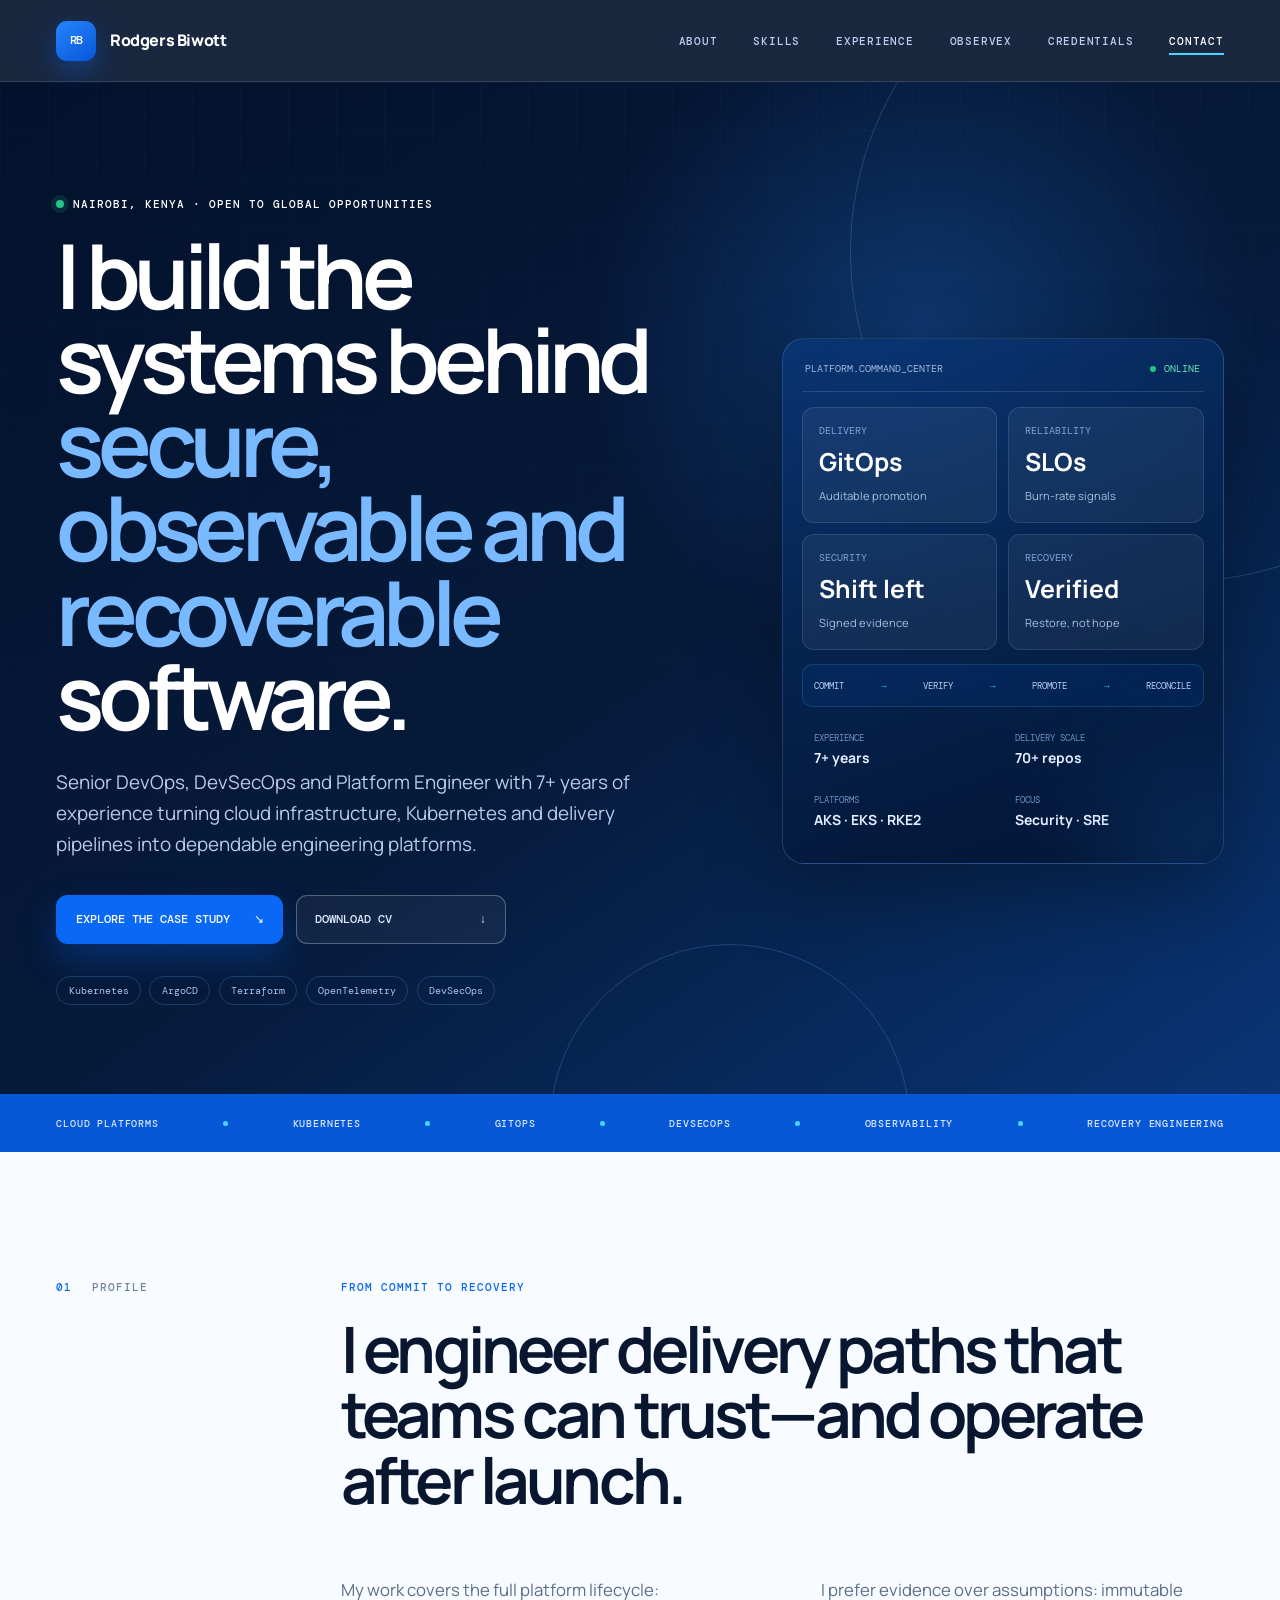
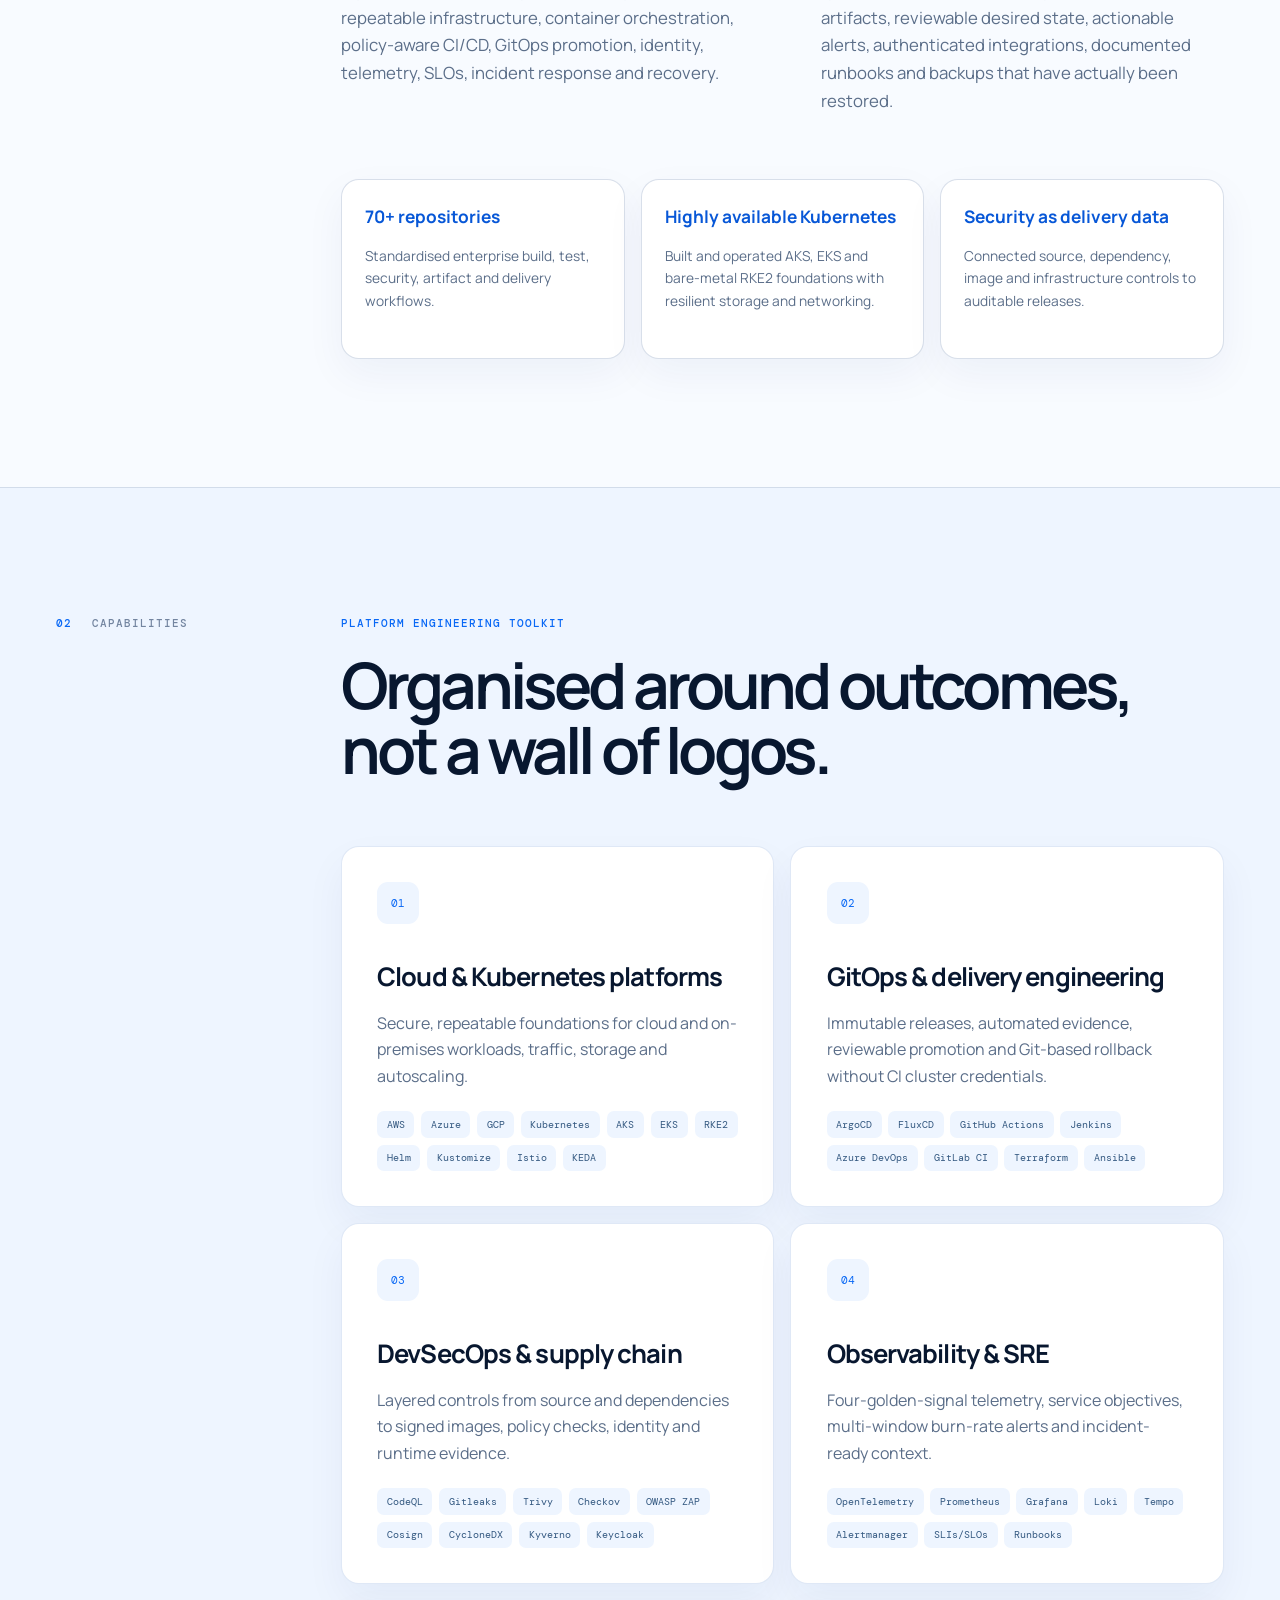
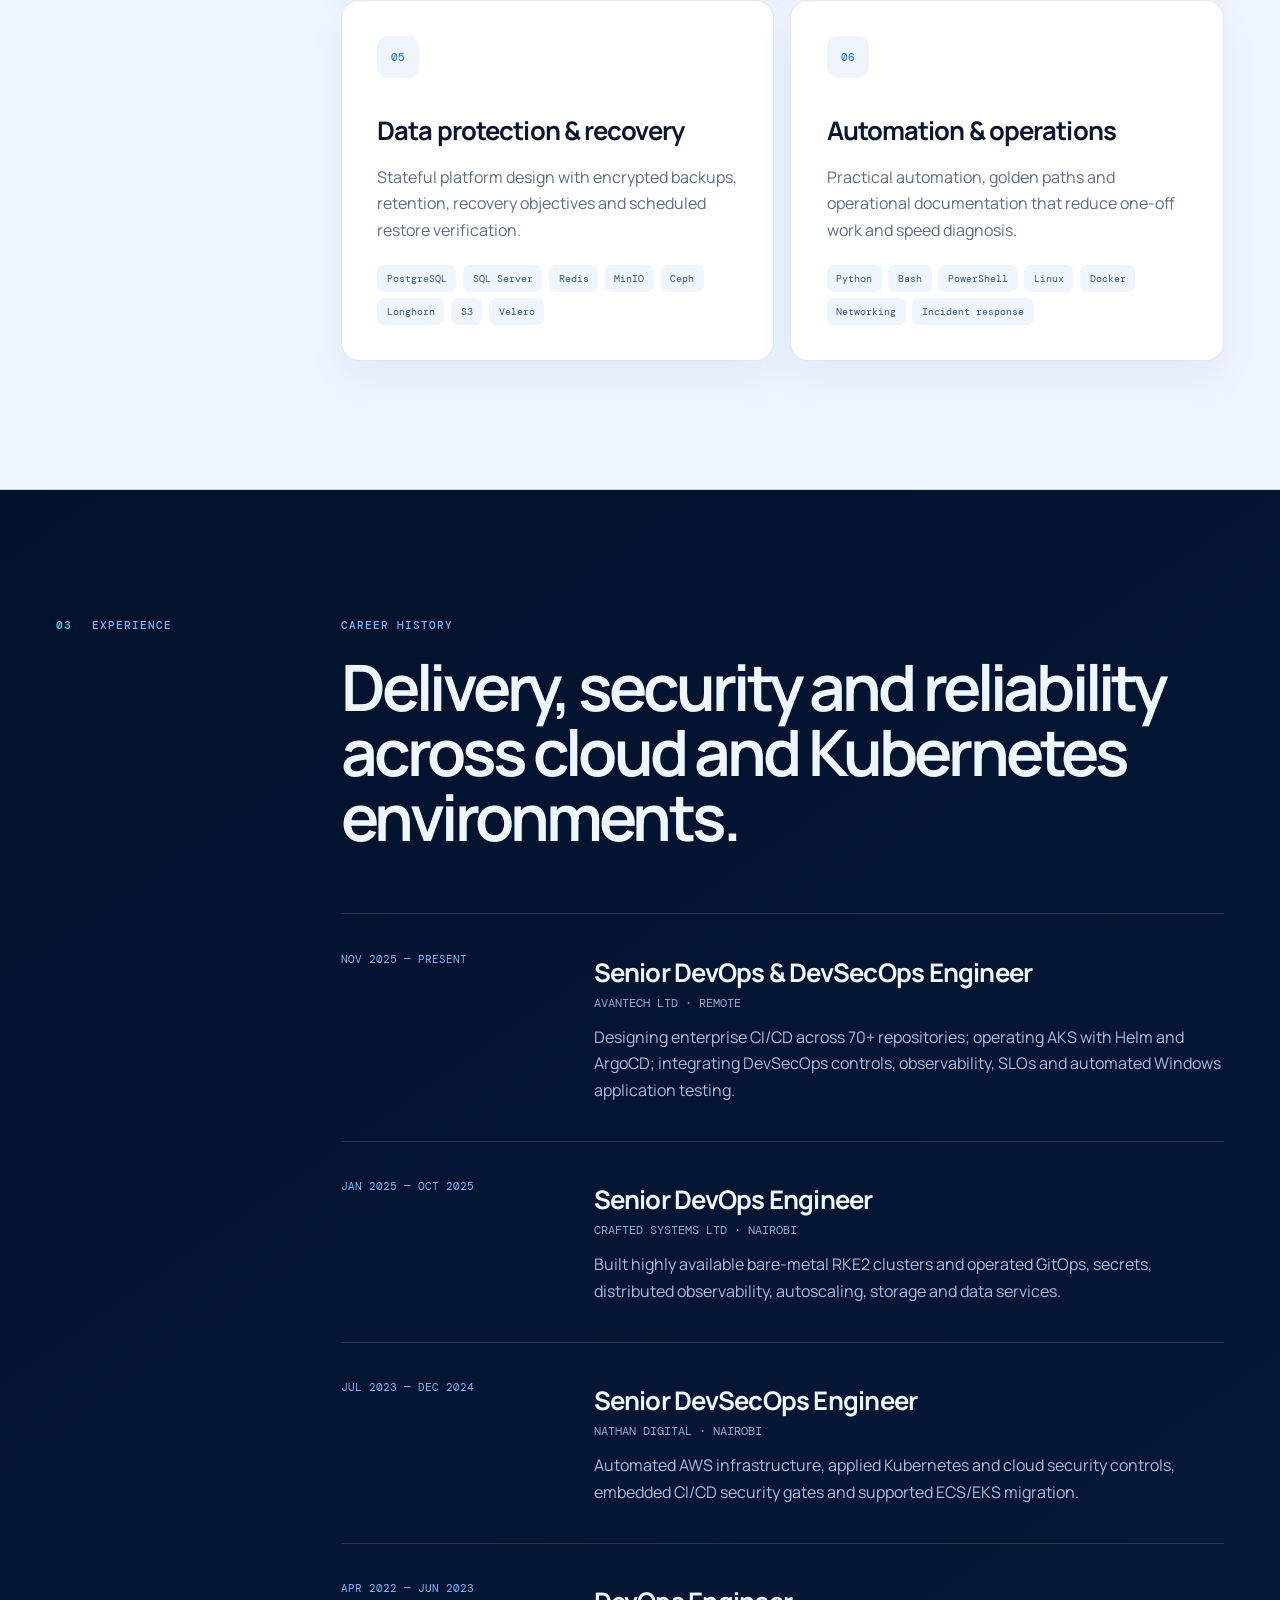
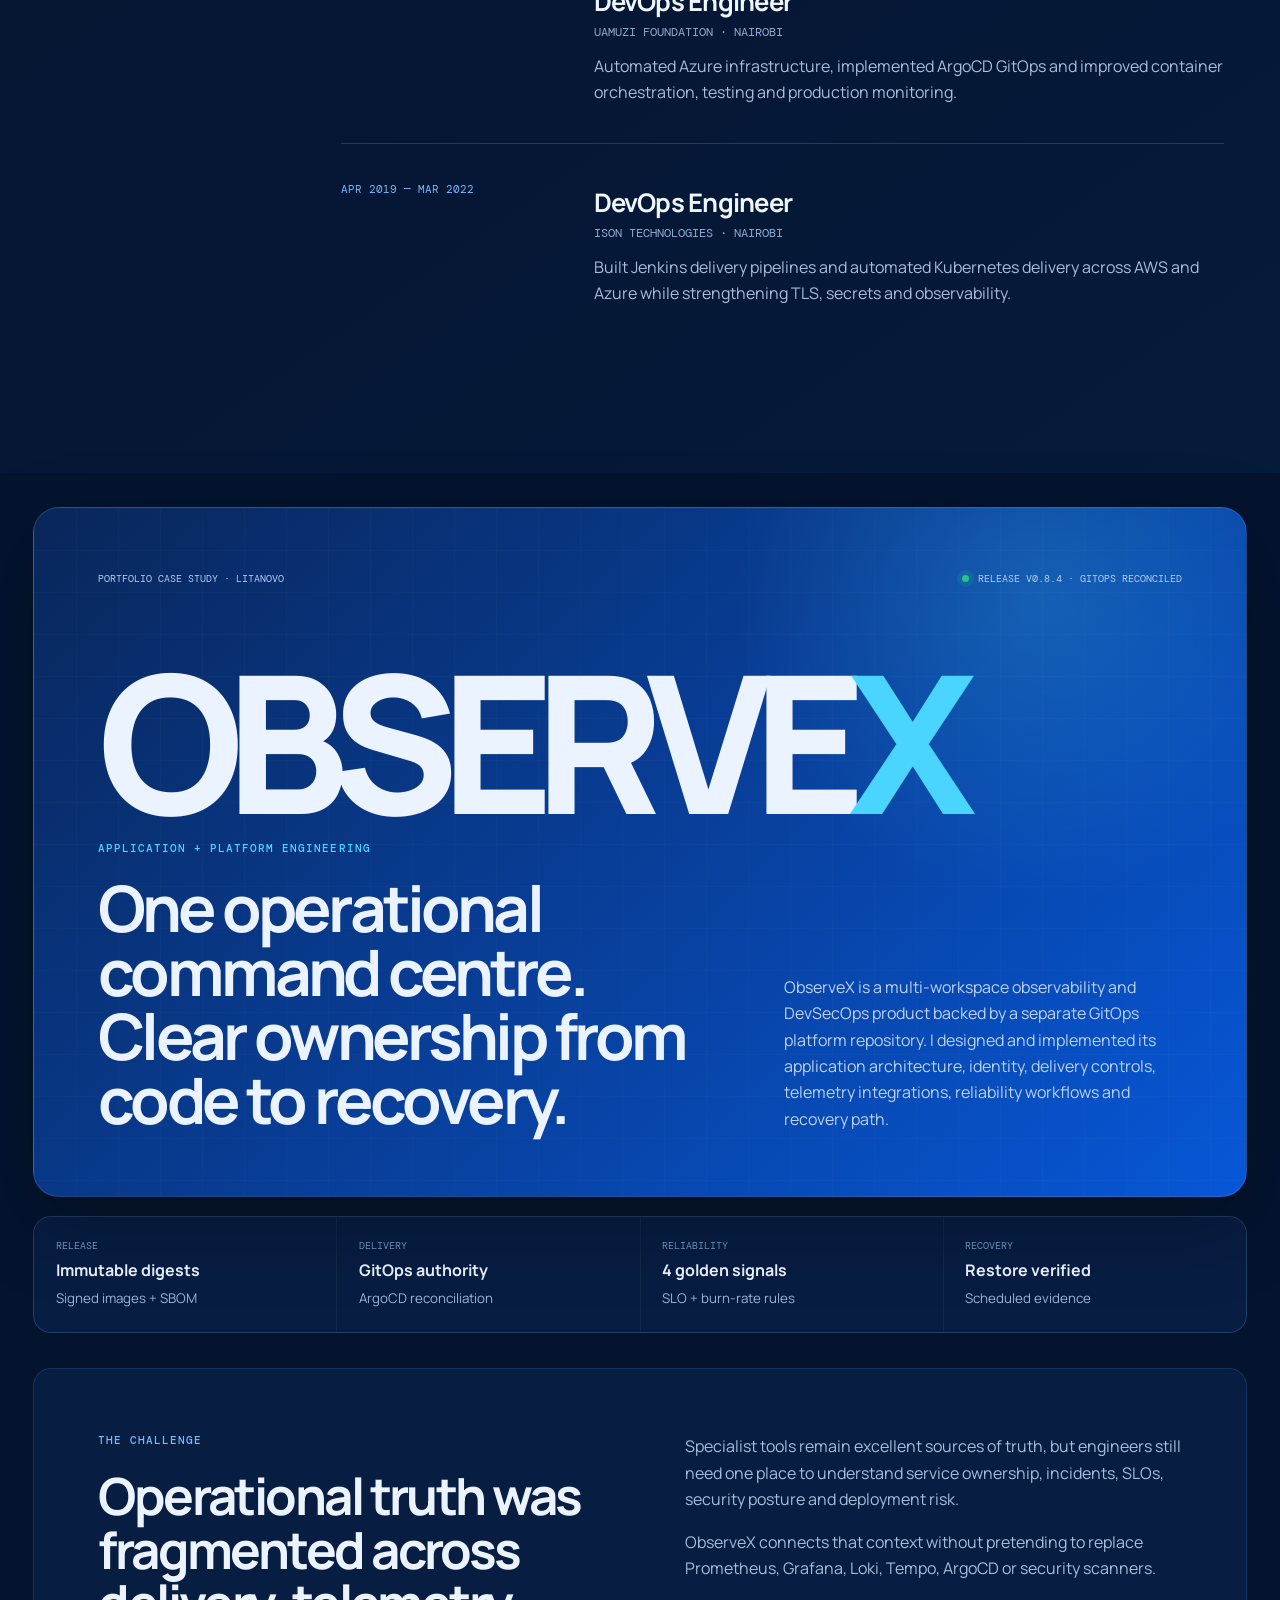
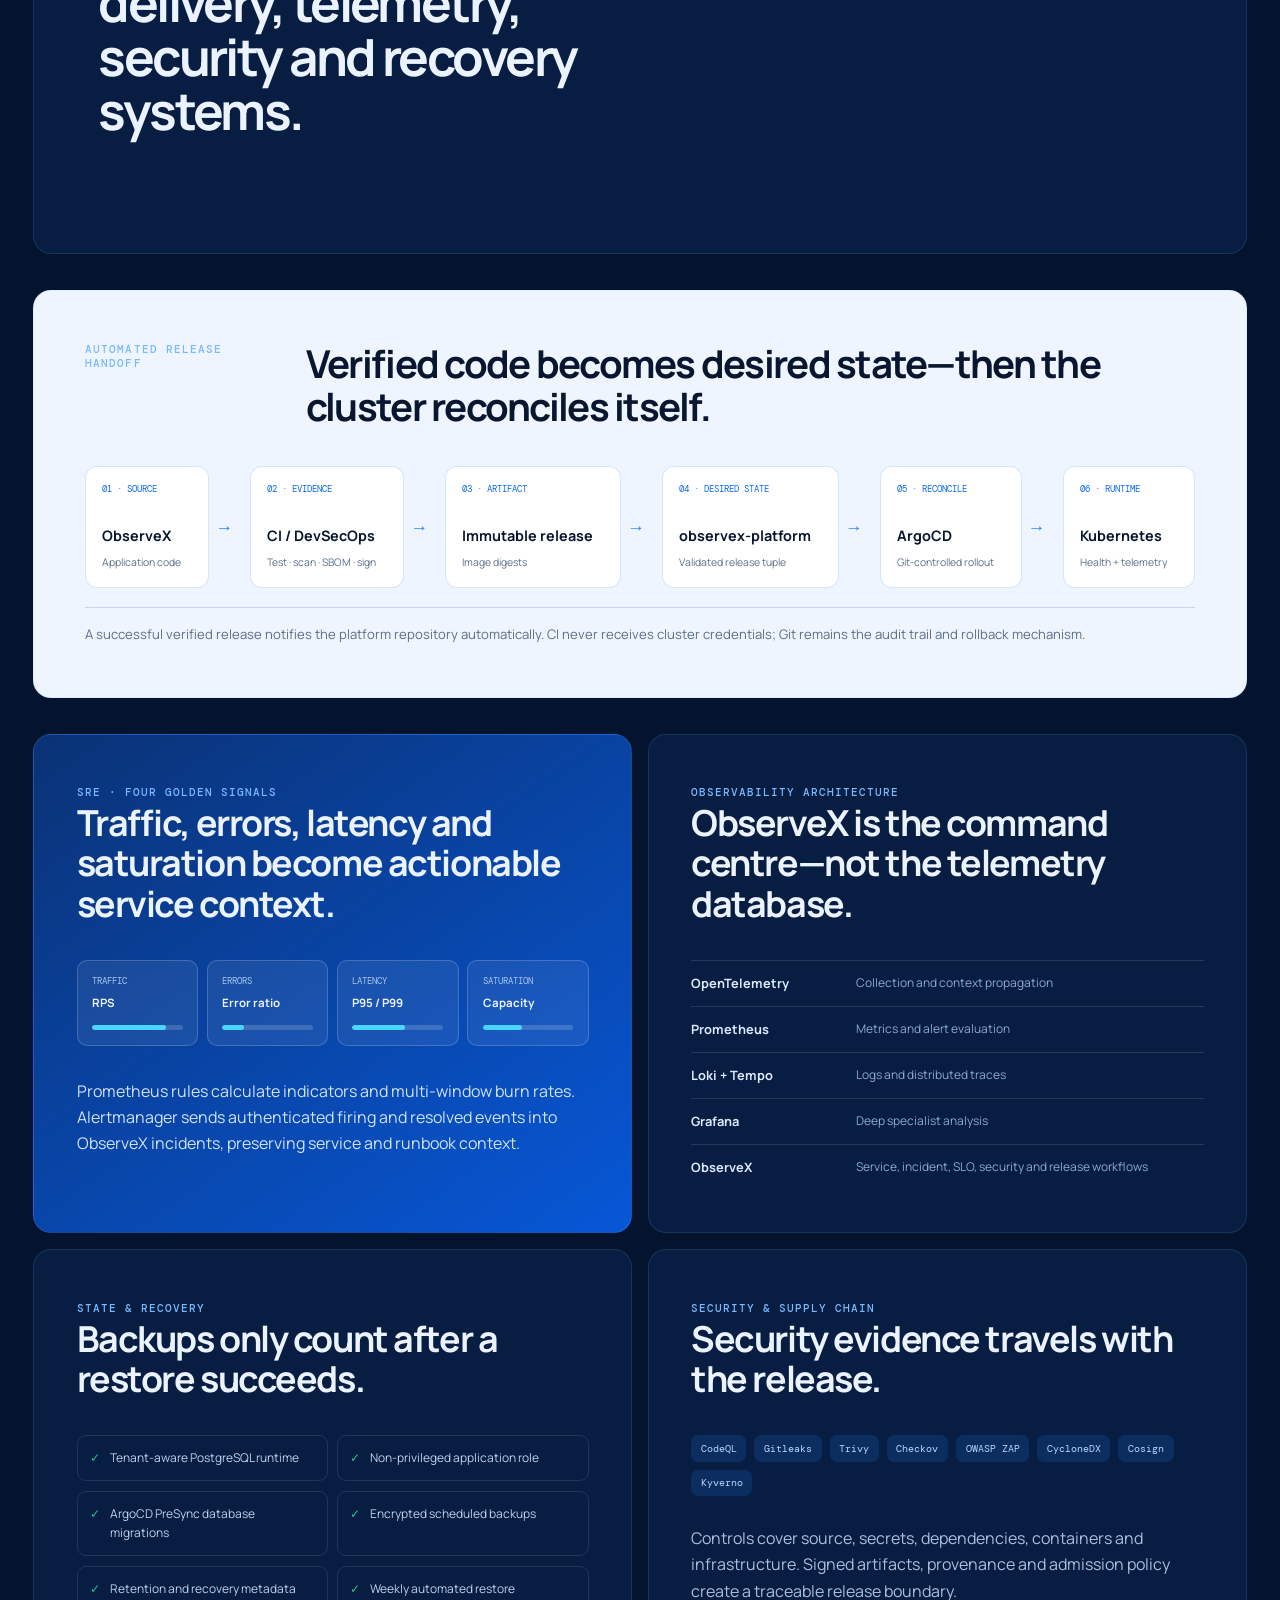
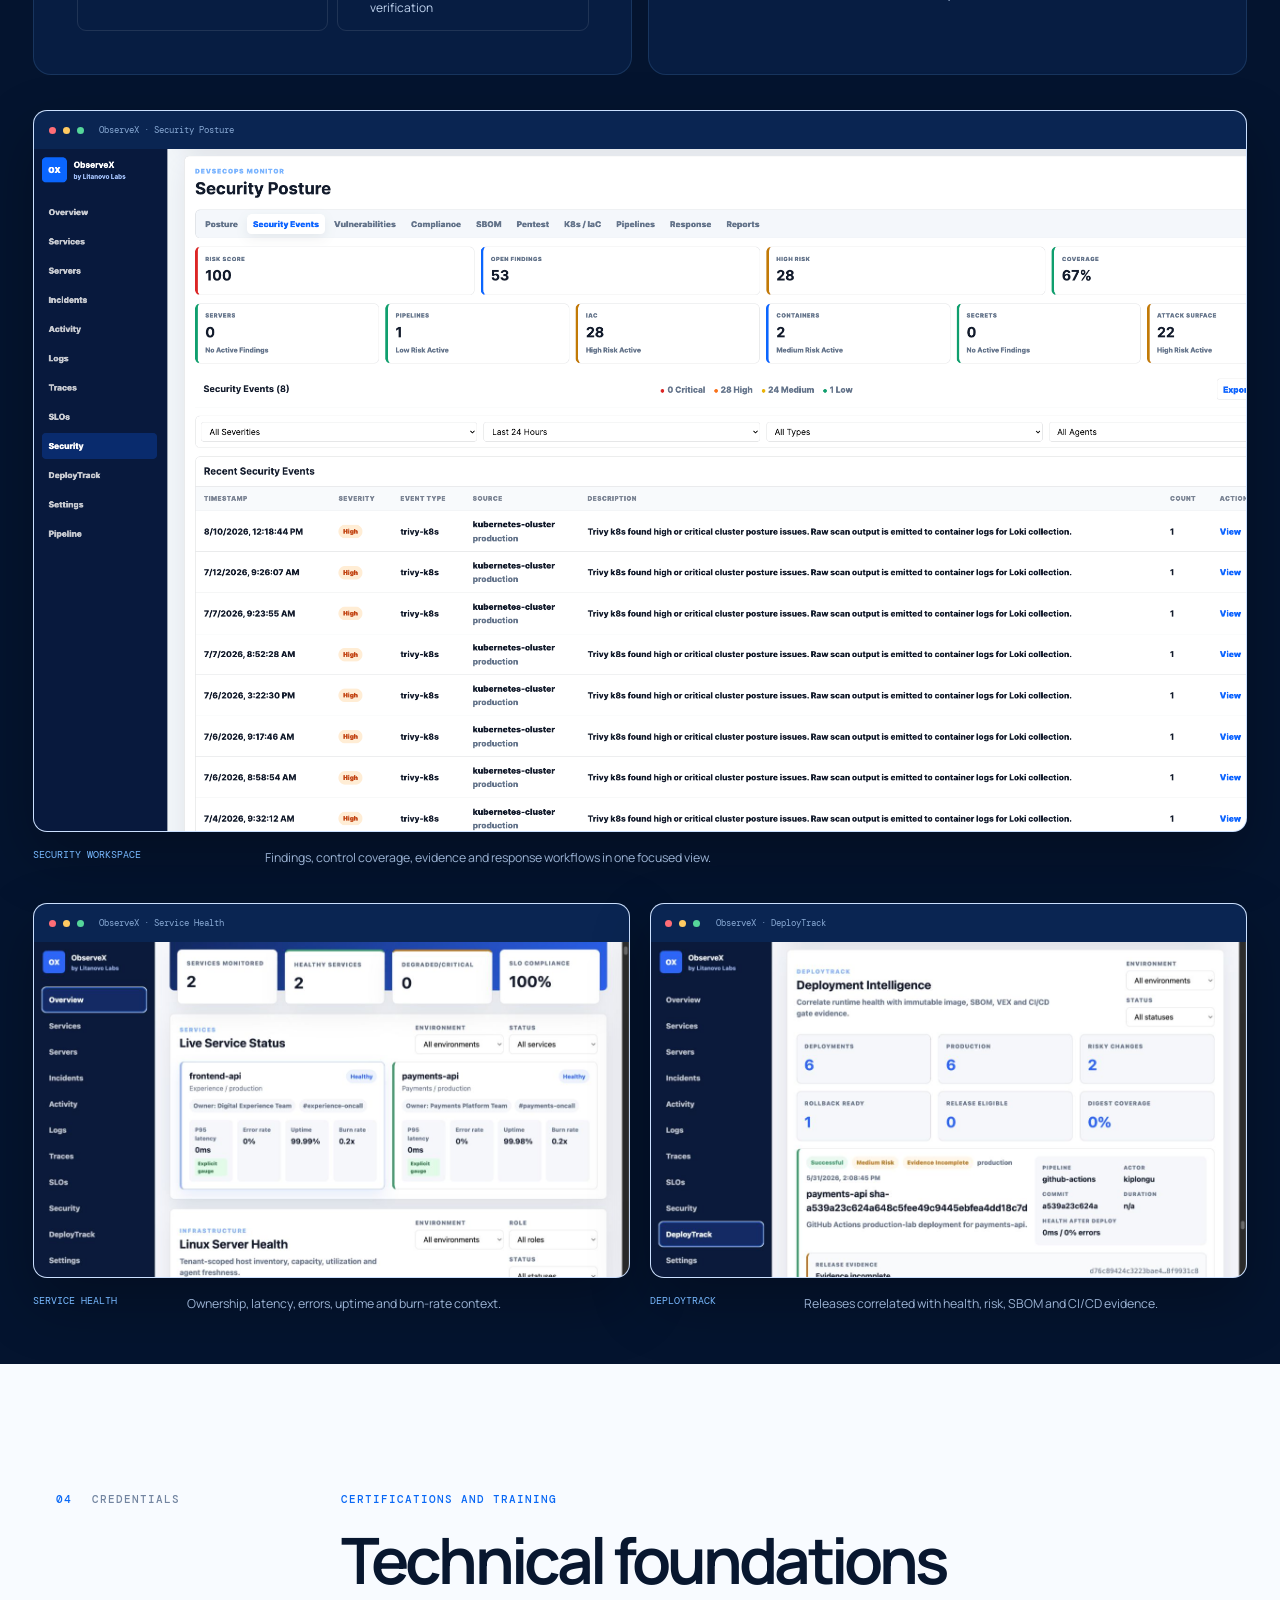
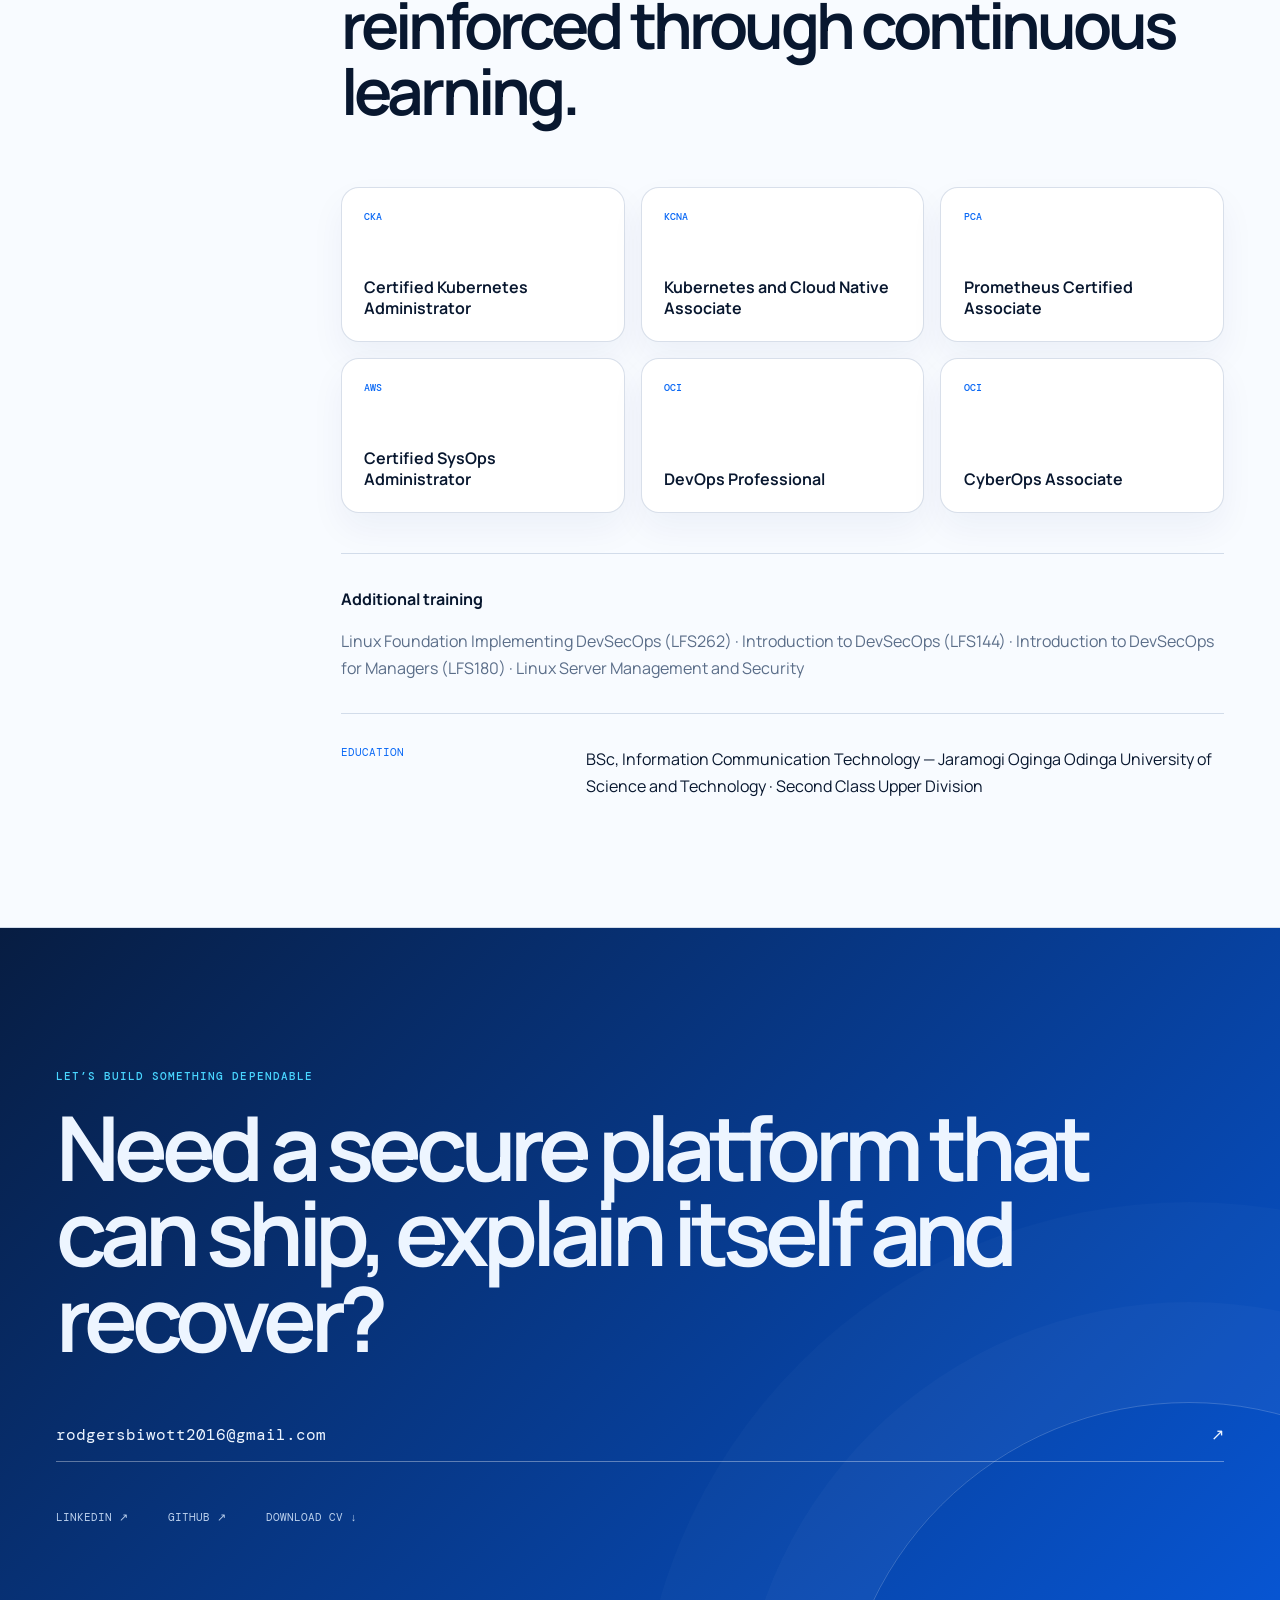
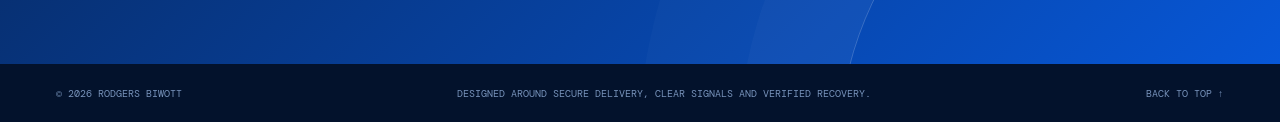
==== index.html @ 1c575fb0 "Polish ObserveX portfolio positioning" ====
<!doctype html>
<html lang="en">
<head>
  <meta charset="utf-8">
  <meta name="viewport" content="width=device-width,initial-scale=1">
  <meta name="theme-color" content="#061a3a">
  <meta name="description" content="Rodgers Biwott is a Senior DevOps, DevSecOps and Platform Engineer building secure Kubernetes platforms, GitOps delivery systems, observable services and verified recovery workflows.">
  <meta property="og:title" content="Rodgers Biwott — Senior DevOps, DevSecOps &amp; Platform Engineer">
  <meta property="og:description" content="Kubernetes, GitOps, DevSecOps, SRE, observability and recovery engineering.">
  <meta property="og:type" content="website">
  <meta property="og:url" content="https://kiplongu.github.io/">
  <meta property="og:image" content="https://kiplongu.github.io/images/observex-overview.png">
  <title>Rodgers Biwott — Senior DevOps, DevSecOps &amp; Platform Engineer</title>
  <link rel="canonical" href="https://kiplongu.github.io/">
  <link rel="preconnect" href="https://fonts.googleapis.com">
  <link rel="preconnect" href="https://fonts.gstatic.com" crossorigin>
  <link href="https://fonts.googleapis.com/css2?family=DM+Mono:wght@400;500&amp;family=Manrope:wght@400;500;600;700;800&amp;display=swap" rel="stylesheet">
  <link rel="stylesheet" href="assets/css/portfolio.css?v=20261014">
  <script src="assets/js/portfolio.js?v=20261014" defer></script>
  <script type="application/ld+json">{"@context":"https://schema.org","@type":"Person","name":"Rodgers Biwott","jobTitle":"Senior DevOps, DevSecOps and Platform Engineer","url":"https://kiplongu.github.io/","sameAs":["https://www.linkedin.com/in/rodgersbiwott","https://github.com/kiplongu"],"knowsAbout":["Kubernetes","DevSecOps","Platform Engineering","GitOps","Site Reliability Engineering","Cloud Infrastructure","Observability"]}</script>
</head>
<body>
<a class="skip-link" href="#main">Skip to content</a>
<header class="site-header" id="top">
  <a class="brand" href="#top" aria-label="Rodgers Biwott, home"><span class="brand-mark" aria-hidden="true">RB</span><span>Rodgers Biwott</span></a>
  <button class="menu-toggle" type="button" aria-expanded="false" aria-controls="site-nav"><span>Menu</span></button>
  <nav id="site-nav" aria-label="Primary navigation"><a href="#about">About</a><a href="#skills">Skills</a><a href="#experience">Experience</a><a href="#observex">ObserveX</a><a href="#credentials">Credentials</a><a href="#contact">Contact</a></nav>
</header>

<main id="main">
  <section class="hero" aria-labelledby="hero-title">
    <div class="hero-orbit hero-orbit-one" aria-hidden="true"></div><div class="hero-orbit hero-orbit-two" aria-hidden="true"></div>
    <div class="hero-copy reveal">
      <p class="eyebrow"><span class="status-dot"></span>Nairobi, Kenya · Open to global opportunities</p>
      <h1 id="hero-title">I build the systems behind <em>secure, observable and recoverable</em> software.</h1>
      <p class="hero-summary">Senior DevOps, DevSecOps and Platform Engineer with 7+ years of experience turning cloud infrastructure, Kubernetes and delivery pipelines into dependable engineering platforms.</p>
      <div class="hero-actions"><a class="button button-primary" href="#observex">Explore the case study <span aria-hidden="true">↘</span></a><a class="button button-quiet" href="assets/files/Rodgers_Biwott_DevSecOps_CV_2026.docx" download>Download CV <span aria-hidden="true">↓</span></a></div>
      <div class="hero-stack" aria-label="Selected technologies"><span>Kubernetes</span><span>ArgoCD</span><span>Terraform</span><span>OpenTelemetry</span><span>DevSecOps</span></div>
    </div>
    <aside class="command-card reveal" aria-label="Engineering command centre summary">
      <div class="command-head"><span>platform.command_center</span><span class="live-label"><span class="status-dot"></span>online</span></div>
      <div class="metric-grid"><article><span>Delivery</span><strong>GitOps</strong><small>Auditable promotion</small></article><article><span>Reliability</span><strong>SLOs</strong><small>Burn-rate signals</small></article><article><span>Security</span><strong>Shift left</strong><small>Signed evidence</small></article><article><span>Recovery</span><strong>Verified</strong><small>Restore, not hope</small></article></div>
      <div class="flow-line"><span>commit</span><i>→</i><span>verify</span><i>→</i><span>promote</span><i>→</i><span>reconcile</span></div>
      <dl class="profile-facts"><div><dt>Experience</dt><dd>7+ years</dd></div><div><dt>Delivery scale</dt><dd>70+ repos</dd></div><div><dt>Platforms</dt><dd>AKS · EKS · RKE2</dd></div><div><dt>Focus</dt><dd>Security · SRE</dd></div></dl>
    </aside>
  </section>

  <section class="signal-strip" aria-label="Core engineering disciplines"><span>Cloud platforms</span><i></i><span>Kubernetes</span><i></i><span>GitOps</span><i></i><span>DevSecOps</span><i></i><span>Observability</span><i></i><span>Recovery engineering</span></section>

  <section class="section about" id="about" aria-labelledby="about-title">
    <div class="section-label reveal"><span>01</span> Profile</div>
    <div class="section-content reveal"><p class="kicker">From commit to recovery</p><h2 id="about-title">I engineer delivery paths that teams can trust—and operate after launch.</h2><div class="about-grid"><p>My work covers the full platform lifecycle: repeatable infrastructure, container orchestration, policy-aware CI/CD, GitOps promotion, identity, telemetry, SLOs, incident response and recovery.</p><p>I prefer evidence over assumptions: immutable artifacts, reviewable desired state, actionable alerts, authenticated integrations, documented runbooks and backups that have actually been restored.</p></div><div class="achievement-list"><article><strong>70+ repositories</strong><span>Standardised enterprise build, test, security, artifact and delivery workflows.</span></article><article><strong>Highly available Kubernetes</strong><span>Built and operated AKS, EKS and bare-metal RKE2 foundations with resilient storage and networking.</span></article><article><strong>Security as delivery data</strong><span>Connected source, dependency, image and infrastructure controls to auditable releases.</span></article></div></div>
  </section>

  <section class="section capabilities" id="skills" aria-labelledby="skills-title">
    <div class="section-label reveal"><span>02</span> Capabilities</div>
    <div class="section-content"><div class="section-heading reveal"><p class="kicker">Platform engineering toolkit</p><h2 id="skills-title">Organised around outcomes, not a wall of logos.</h2></div><div class="capability-grid">
      <article class="capability reveal"><span class="capability-icon">01</span><h3>Cloud &amp; Kubernetes platforms</h3><p>Secure, repeatable foundations for cloud and on-premises workloads, traffic, storage and autoscaling.</p><div class="tags"><span>AWS</span><span>Azure</span><span>GCP</span><span>Kubernetes</span><span>AKS</span><span>EKS</span><span>RKE2</span><span>Helm</span><span>Kustomize</span><span>Istio</span><span>KEDA</span></div></article>
      <article class="capability reveal"><span class="capability-icon">02</span><h3>GitOps &amp; delivery engineering</h3><p>Immutable releases, automated evidence, reviewable promotion and Git-based rollback without CI cluster credentials.</p><div class="tags"><span>ArgoCD</span><span>FluxCD</span><span>GitHub Actions</span><span>Jenkins</span><span>Azure DevOps</span><span>GitLab CI</span><span>Terraform</span><span>Ansible</span></div></article>
      <article class="capability reveal"><span class="capability-icon">03</span><h3>DevSecOps &amp; supply chain</h3><p>Layered controls from source and dependencies to signed images, policy checks, identity and runtime evidence.</p><div class="tags"><span>CodeQL</span><span>Gitleaks</span><span>Trivy</span><span>Checkov</span><span>OWASP ZAP</span><span>Cosign</span><span>CycloneDX</span><span>Kyverno</span><span>Keycloak</span></div></article>
      <article class="capability reveal"><span class="capability-icon">04</span><h3>Observability &amp; SRE</h3><p>Four-golden-signal telemetry, service objectives, multi-window burn-rate alerts and incident-ready context.</p><div class="tags"><span>OpenTelemetry</span><span>Prometheus</span><span>Grafana</span><span>Loki</span><span>Tempo</span><span>Alertmanager</span><span>SLIs/SLOs</span><span>Runbooks</span></div></article>
      <article class="capability reveal"><span class="capability-icon">05</span><h3>Data protection &amp; recovery</h3><p>Stateful platform design with encrypted backups, retention, recovery objectives and scheduled restore verification.</p><div class="tags"><span>PostgreSQL</span><span>SQL Server</span><span>Redis</span><span>MinIO</span><span>Ceph</span><span>Longhorn</span><span>S3</span><span>Velero</span></div></article>
      <article class="capability reveal"><span class="capability-icon">06</span><h3>Automation &amp; operations</h3><p>Practical automation, golden paths and operational documentation that reduce one-off work and speed diagnosis.</p><div class="tags"><span>Python</span><span>Bash</span><span>PowerShell</span><span>Linux</span><span>Docker</span><span>Networking</span><span>Incident response</span></div></article>
    </div></div>
  </section>

  <section class="section experience" id="experience" aria-labelledby="experience-title">
    <div class="section-label reveal"><span>03</span> Experience</div>
    <div class="section-content"><div class="section-heading reveal"><p class="kicker">Career history</p><h2 id="experience-title">Delivery, security and reliability across cloud and Kubernetes environments.</h2></div><ol class="timeline">
      <li class="reveal"><div class="timeline-date">Nov 2025 — Present</div><div><h3>Senior DevOps &amp; DevSecOps Engineer</h3><p class="company">Avantech Ltd · Remote</p><p>Designing enterprise CI/CD across 70+ repositories; operating AKS with Helm and ArgoCD; integrating DevSecOps controls, observability, SLOs and automated Windows application testing.</p></div></li>
      <li class="reveal"><div class="timeline-date">Jan 2025 — Oct 2025</div><div><h3>Senior DevOps Engineer</h3><p class="company">Crafted Systems Ltd · Nairobi</p><p>Built highly available bare-metal RKE2 clusters and operated GitOps, secrets, distributed observability, autoscaling, storage and data services.</p></div></li>
      <li class="reveal"><div class="timeline-date">Jul 2023 — Dec 2024</div><div><h3>Senior DevSecOps Engineer</h3><p class="company">Nathan Digital · Nairobi</p><p>Automated AWS infrastructure, applied Kubernetes and cloud security controls, embedded CI/CD security gates and supported ECS/EKS migration.</p></div></li>
      <li class="reveal"><div class="timeline-date">Apr 2022 — Jun 2023</div><div><h3>DevOps Engineer</h3><p class="company">Uamuzi Foundation · Nairobi</p><p>Automated Azure infrastructure, implemented ArgoCD GitOps and improved container orchestration, testing and production monitoring.</p></div></li>
      <li class="reveal"><div class="timeline-date">Apr 2019 — Mar 2022</div><div><h3>DevOps Engineer</h3><p class="company">ISON Technologies · Nairobi</p><p>Built Jenkins delivery pipelines and automated Kubernetes delivery across AWS and Azure while strengthening TLS, secrets and observability.</p></div></li>
    </ol></div>
  </section>

  <section class="case-study" id="observex" aria-labelledby="observex-title">
    <header class="case-study-hero reveal"><div class="case-study-topline"><span>Portfolio case study · Litanovo</span><span class="release-badge"><i></i>Release v0.8.4 · GitOps reconciled</span></div><p class="project-wordmark">OBSERVE<span>X</span></p><div class="case-study-intro"><div><p class="kicker">Application + platform engineering</p><h2 id="observex-title">One operational command centre. Clear ownership from code to recovery.</h2></div><p>ObserveX is a multi-workspace observability and DevSecOps product backed by a separate GitOps platform repository. I designed and implemented its application architecture, identity, delivery controls, telemetry integrations, reliability workflows and recovery path.</p></div></header>

    <div class="proof-bar reveal"><article><span>Release</span><strong>Immutable digests</strong><small>Signed images + SBOM</small></article><article><span>Delivery</span><strong>GitOps authority</strong><small>ArgoCD reconciliation</small></article><article><span>Reliability</span><strong>4 golden signals</strong><small>SLO + burn-rate rules</small></article><article><span>Recovery</span><strong>Restore verified</strong><small>Scheduled evidence</small></article></div>

    <div class="case-study-section problem-grid reveal"><div><p class="case-label">The challenge</p><h3>Operational truth was fragmented across delivery, telemetry, security and recovery systems.</h3></div><div><p>Specialist tools remain excellent sources of truth, but engineers still need one place to understand service ownership, incidents, SLOs, security posture and deployment risk.</p><p>ObserveX connects that context without pretending to replace Prometheus, Grafana, Loki, Tempo, ArgoCD or security scanners.</p></div></div>

    <figure class="release-flow reveal" aria-labelledby="release-flow-title"><figcaption><span class="case-label">Automated release handoff</span><strong id="release-flow-title">Verified code becomes desired state—then the cluster reconciles itself.</strong></figcaption><div class="release-flow-grid" role="img" aria-label="ObserveX source passes CI and security gates, publishes immutable signed artifacts, dispatches a promotion to the platform repository, then ArgoCD reconciles Kubernetes."><div><small>01 · Source</small><strong>ObserveX</strong><span>Application code</span></div><b>→</b><div><small>02 · Evidence</small><strong>CI / DevSecOps</strong><span>Test · scan · SBOM · sign</span></div><b>→</b><div><small>03 · Artifact</small><strong>Immutable release</strong><span>Image digests</span></div><b>→</b><div><small>04 · Desired state</small><strong>observex-platform</strong><span>Validated release tuple</span></div><b>→</b><div><small>05 · Reconcile</small><strong>ArgoCD</strong><span>Git-controlled rollout</span></div><b>→</b><div><small>06 · Runtime</small><strong>Kubernetes</strong><span>Health + telemetry</span></div></div><p class="architecture-note">A successful verified release notifies the platform repository automatically. CI never receives cluster credentials; Git remains the audit trail and rollback mechanism.</p></figure>

    <div class="engineering-grid">
      <article class="engineering-card engineering-card-primary reveal"><span class="card-kicker">SRE · four golden signals</span><h3>Traffic, errors, latency and saturation become actionable service context.</h3><div class="signal-visual"><div><span>Traffic</span><strong>RPS</strong><i style="--level:82%"></i></div><div><span>Errors</span><strong>Error ratio</strong><i style="--level:24%"></i></div><div><span>Latency</span><strong>P95 / P99</strong><i style="--level:58%"></i></div><div><span>Saturation</span><strong>Capacity</strong><i style="--level:43%"></i></div></div><p>Prometheus rules calculate indicators and multi-window burn rates. Alertmanager sends authenticated firing and resolved events into ObserveX incidents, preserving service and runbook context.</p></article>
      <article class="engineering-card reveal"><span class="card-kicker">Observability architecture</span><h3>ObserveX is the command centre—not the telemetry database.</h3><ul class="system-list"><li><b>OpenTelemetry</b><span>Collection and context propagation</span></li><li><b>Prometheus</b><span>Metrics and alert evaluation</span></li><li><b>Loki + Tempo</b><span>Logs and distributed traces</span></li><li><b>Grafana</b><span>Deep specialist analysis</span></li><li><b>ObserveX</b><span>Service, incident, SLO, security and release workflows</span></li></ul></article>
      <article class="engineering-card reveal"><span class="card-kicker">State &amp; recovery</span><h3>Backups only count after a restore succeeds.</h3><ul class="check-list"><li>Tenant-aware PostgreSQL runtime</li><li>Non-privileged application role</li><li>ArgoCD PreSync database migrations</li><li>Encrypted scheduled backups</li><li>Retention and recovery metadata</li><li>Weekly automated restore verification</li></ul></article>
      <article class="engineering-card reveal"><span class="card-kicker">Security &amp; supply chain</span><h3>Security evidence travels with the release.</h3><div class="security-chain"><span>CodeQL</span><span>Gitleaks</span><span>Trivy</span><span>Checkov</span><span>OWASP ZAP</span><span>CycloneDX</span><span>Cosign</span><span>Kyverno</span></div><p>Controls cover source, secrets, dependencies, containers and infrastructure. Signed artifacts, provenance and admission policy create a traceable release boundary.</p></article>
    </div>

    <div class="project-gallery reveal"><figure class="project-screen project-screen-featured"><div class="browser-frame"><div class="browser-bar"><i></i><i></i><i></i><span>ObserveX · Security Posture</span></div><img src="images/observex-security-posture.png" alt="ObserveX Security Posture workspace showing findings, coverage and security events" loading="lazy"></div><figcaption><span>Security workspace</span>Findings, control coverage, evidence and response workflows in one focused view.</figcaption></figure><figure class="project-screen"><div class="browser-frame"><div class="browser-bar"><i></i><i></i><i></i><span>ObserveX · Service Health</span></div><img src="images/observex-overview.png" alt="ObserveX overview showing monitored services and SLO compliance" loading="lazy"></div><figcaption><span>Service health</span>Ownership, latency, errors, uptime and burn-rate context.</figcaption></figure><figure class="project-screen"><div class="browser-frame"><div class="browser-bar"><i></i><i></i><i></i><span>ObserveX · DeployTrack</span></div><img src="images/observex-deploytrack.png" alt="ObserveX DeployTrack showing deployment status, risk and release evidence" loading="lazy"></div><figcaption><span>DeployTrack</span>Releases correlated with health, risk, SBOM and CI/CD evidence.</figcaption></figure></div>

  </section>

  <section class="section credentials" id="credentials" aria-labelledby="credentials-title"><div class="section-label reveal"><span>04</span> Credentials</div><div class="section-content reveal"><p class="kicker">Certifications and training</p><h2 id="credentials-title">Technical foundations reinforced through continuous learning.</h2><ul class="credential-grid"><li><span>CKA</span>Certified Kubernetes Administrator</li><li><span>KCNA</span>Kubernetes and Cloud Native Associate</li><li><span>PCA</span>Prometheus Certified Associate</li><li><span>AWS</span>Certified SysOps Administrator</li><li><span>OCI</span>DevOps Professional</li><li><span>OCI</span>CyberOps Associate</li></ul><div class="training"><h3>Additional training</h3><p>Linux Foundation Implementing DevSecOps (LFS262) · Introduction to DevSecOps (LFS144) · Introduction to DevSecOps for Managers (LFS180) · Linux Server Management and Security</p></div><p class="education"><span>Education</span>BSc, Information Communication Technology — Jaramogi Oginga Odinga University of Science and Technology · Second Class Upper Division</p></div></section>

  <section class="contact" id="contact" aria-labelledby="contact-title"><div class="contact-inner reveal"><p class="eyebrow">Let’s build something dependable</p><h2 id="contact-title">Need a secure platform that can ship, explain itself and recover?</h2><a class="contact-email" href="mailto:rodgersbiwott2016@gmail.com">rodgersbiwott2016@gmail.com <span aria-hidden="true">↗</span></a><div class="contact-links"><a href="https://www.linkedin.com/in/rodgersbiwott" target="_blank" rel="noreferrer">LinkedIn ↗</a><a href="https://github.com/kiplongu" target="_blank" rel="noreferrer">GitHub ↗</a><a href="assets/files/Rodgers_Biwott_DevSecOps_CV_2026.docx" download>Download CV ↓</a></div></div></section>
</main>
<footer class="site-footer"><p>© <span id="year">2026</span> Rodgers Biwott</p><p>Designed around secure delivery, clear signals and verified recovery.</p><a href="#top">Back to top ↑</a></footer>
</body>
</html>
---- assets/css/portfolio.css ----
:root {
  --navy-950: #03122c;
  --navy-900: #061a3a;
  --navy-800: #082758;
  --blue-700: #0757d7;
  --blue-600: #0968f5;
  --blue-500: #2684ff;
  --blue-300: #78b9ff;
  --cyan: #49d5ff;
  --ice: #eef5ff;
  --paper: #f8fbff;
  --white: #fff;
  --ink: #08172f;
  --muted: #5b6e89;
  --line: rgba(13, 58, 124, .16);
  --success: #21c789;
  --display: "Manrope", sans-serif;
  --mono: "DM Mono", monospace;
  --pad: clamp(1.25rem, 4.4vw, 5rem);
  --radius: 18px;
  --shadow: 0 22px 55px rgba(4, 35, 86, .12);
}

* { box-sizing: border-box; }
html { scroll-behavior: smooth; }
body { margin: 0; overflow-x: hidden; background: var(--paper); color: var(--ink); font-family: var(--display); line-height: 1.65; }
a { color: inherit; }
button, a { -webkit-tap-highlight-color: transparent; }
img { max-width: 100%; height: auto; }
h1, h2, h3, p { margin-top: 0; }
::selection { background: var(--blue-500); color: var(--white); }
:focus-visible { outline: 3px solid var(--cyan); outline-offset: 4px; }
.skip-link { position: fixed; left: 1rem; top: -5rem; z-index: 100; padding: .75rem 1rem; background: var(--cyan); color: var(--navy-950); }
.skip-link:focus { top: 1rem; }

.site-header { position: sticky; top: 0; z-index: 20; min-height: 82px; padding: 0 var(--pad); display: flex; align-items: center; justify-content: space-between; gap: 2rem; color: #fff; background: rgba(3,18,44,.91); border-bottom: 1px solid rgba(255,255,255,.12); backdrop-filter: blur(18px); }
.brand { display: inline-flex; align-items: center; gap: .85rem; text-decoration: none; font-weight: 800; letter-spacing: -.025em; }
.brand-mark { display: grid; place-items: center; width: 40px; height: 40px; border-radius: 11px; background: linear-gradient(145deg, var(--blue-500), var(--blue-700)); color: #fff; box-shadow: 0 10px 25px rgba(9,104,245,.35); font: 500 .72rem var(--mono); }
nav { display: flex; align-items: center; gap: clamp(1rem, 2.8vw, 2.4rem); }
nav a { position: relative; font: 500 .7rem var(--mono); letter-spacing: .07em; text-decoration: none; text-transform: uppercase; color: #bcd1f3; }
nav a::after { content: ""; position: absolute; left: 0; right: 100%; bottom: -.45rem; height: 2px; background: var(--cyan); transition: right .2s ease; }
nav a:hover, nav a:focus-visible { color: #fff; }
nav a:hover::after { right: 0; }
nav a.is-active { color: #fff; }
nav a.is-active::after { right: 0; }
.menu-toggle { display: none; border: 0; background: transparent; color: #fff; font: 500 .72rem var(--mono); text-transform: uppercase; }

.hero { position: relative; isolation: isolate; min-height: calc(100vh - 82px); padding: clamp(4.5rem, 9vw, 8.5rem) var(--pad) clamp(4rem, 7vw, 7rem); display: grid; grid-template-columns: minmax(0, 1.18fr) minmax(350px, .82fr); align-items: center; gap: clamp(3rem, 7vw, 7rem); overflow: hidden; color: #fff; background: radial-gradient(circle at 72% 25%, rgba(38,132,255,.27), transparent 28%), linear-gradient(145deg, var(--navy-950), var(--navy-900) 55%, #093576); }
.hero::before { content: ""; position: absolute; inset: 0; z-index: -2; opacity: .22; background-image: linear-gradient(rgba(120,185,255,.12) 1px, transparent 1px), linear-gradient(90deg, rgba(120,185,255,.12) 1px, transparent 1px); background-size: 48px 48px; mask-image: linear-gradient(to bottom, #000, transparent 84%); }
.hero-orbit { position: absolute; z-index: -1; border: 1px solid rgba(120,185,255,.22); border-radius: 50%; }
.hero-orbit-one { width: 660px; height: 660px; right: -230px; top: -160px; }
.hero-orbit-two { width: 360px; height: 360px; left: 43%; bottom: -210px; }
.eyebrow, .kicker, .case-label, .card-kicker { margin: 0 0 1.35rem; font: 500 .7rem var(--mono); letter-spacing: .09em; text-transform: uppercase; }
.status-dot { display: inline-block; width: 8px; height: 8px; margin-right: .55rem; border-radius: 50%; background: var(--success); box-shadow: 0 0 0 5px rgba(33,199,137,.13); }
.hero h1 { max-width: 980px; margin-bottom: 1.8rem; font-size: clamp(3.3rem, 7vw, 7.2rem); line-height: .94; letter-spacing: -.07em; font-weight: 650; }
.hero h1 em { display: inline; color: var(--blue-300); font-style: normal; }
.hero-summary { max-width: 720px; margin-bottom: 2.2rem; color: #b9cbea; font-size: clamp(1rem, 1.55vw, 1.18rem); }
.hero-actions { display: flex; flex-wrap: wrap; gap: .8rem; }
.button { display: inline-flex; align-items: center; justify-content: space-between; gap: 1.5rem; min-width: 210px; padding: 1rem 1.15rem; border: 1px solid rgba(255,255,255,.28); border-radius: 11px; text-decoration: none; font: 500 .72rem var(--mono); text-transform: uppercase; transition: transform .2s ease, background .2s ease, border .2s ease; }
.button:hover { transform: translateY(-2px); }
.button-primary { border-color: var(--blue-600); background: var(--blue-600); color: #fff; box-shadow: 0 16px 35px rgba(9,104,245,.28); }
.button-primary:hover { background: var(--blue-500); }
.button-quiet { background: rgba(255,255,255,.05); color: #dce9ff; }
.button-quiet:hover { background: rgba(255,255,255,.1); }
.hero-stack { display: flex; flex-wrap: wrap; gap: .55rem; margin-top: 2rem; }
.hero-stack span { padding: .42rem .7rem; border: 1px solid rgba(120,185,255,.22); border-radius: 999px; color: #a9c5ee; font: .64rem var(--mono); }

.command-card { position: relative; padding: 1.2rem; overflow: hidden; border: 1px solid rgba(120,185,255,.24); border-radius: 22px; background: linear-gradient(160deg, rgba(9,55,120,.78), rgba(3,18,44,.9)); box-shadow: 0 30px 80px rgba(0,0,0,.28); backdrop-filter: blur(14px); }
.command-card::after { content: ""; position: absolute; width: 170px; height: 170px; right: -75px; bottom: -80px; border-radius: 50%; background: var(--blue-500); filter: blur(70px); opacity: .28; }
.command-head { display: flex; justify-content: space-between; gap: 1rem; padding: .25rem .2rem 1rem; border-bottom: 1px solid rgba(255,255,255,.13); color: #9fb9e0; font: .64rem var(--mono); text-transform: uppercase; }
.live-label { color: #6be1b3; }
.live-label .status-dot { width: 6px; height: 6px; box-shadow: none; }
.metric-grid { display: grid; grid-template-columns: 1fr 1fr; gap: .7rem; padding: .9rem 0; }
.metric-grid article { min-width: 0; padding: 1rem; border: 1px solid rgba(255,255,255,.11); border-radius: 12px; background: rgba(255,255,255,.055); }
.metric-grid span, .metric-grid strong, .metric-grid small { display: block; }
.metric-grid span { color: #7fa3d6; font: .6rem var(--mono); text-transform: uppercase; }
.metric-grid strong { margin: .3rem 0; font-size: clamp(1.15rem, 2vw, 1.55rem); }
.metric-grid small { color: #a8bfdf; font-size: .7rem; }
.flow-line { display: flex; align-items: center; justify-content: space-between; gap: .3rem; padding: .9rem .7rem; border: 1px solid rgba(73,213,255,.16); border-radius: 10px; color: #bcd1f3; background: rgba(9,104,245,.09); font: .57rem var(--mono); text-transform: uppercase; }
.flow-line i { color: var(--cyan); font-style: normal; }
.profile-facts { display: grid; grid-template-columns: repeat(2, 1fr); margin: .8rem 0 0; }
.profile-facts div { min-width: 0; padding: .75rem; }
.profile-facts dt { color: #6f91c2; font: .58rem var(--mono); text-transform: uppercase; }
.profile-facts dd { margin: .18rem 0 0; color: #e5efff; font-size: .87rem; font-weight: 700; }

.signal-strip { min-height: 58px; padding: .85rem var(--pad); display: flex; align-items: center; justify-content: space-between; gap: 1rem; overflow: hidden; color: #d9e8ff; background: var(--blue-700); font: 500 .65rem var(--mono); text-transform: uppercase; letter-spacing: .08em; white-space: nowrap; }
.signal-strip i { width: 5px; height: 5px; flex: 0 0 auto; border-radius: 50%; background: var(--cyan); }

.section { display: grid; grid-template-columns: minmax(150px, .8fr) minmax(0, 3.2fr); gap: clamp(2rem, 5vw, 5rem); padding: clamp(5.5rem, 10vw, 10rem) var(--pad); border-bottom: 1px solid var(--line); }
.section-label { color: #7385a0; font: 500 .68rem var(--mono); letter-spacing: .09em; text-transform: uppercase; }
.section-label span { margin-right: .75rem; color: var(--blue-600); }
.section-content > h2, .section-heading h2 { max-width: 980px; margin-bottom: clamp(2.8rem, 5vw, 5rem); font-size: clamp(2.35rem, 5vw, 5.2rem); line-height: 1.02; letter-spacing: -.06em; font-weight: 650; }
.kicker { color: var(--blue-600); }
.about-grid { display: grid; grid-template-columns: 1fr 1fr; gap: clamp(2rem, 6vw, 6rem); max-width: 1050px; color: var(--muted); font-size: 1.05rem; }
.achievement-list { display: grid; grid-template-columns: repeat(3, 1fr); gap: 1rem; margin-top: 3rem; }
.achievement-list article { min-height: 180px; padding: 1.45rem; border: 1px solid var(--line); border-radius: var(--radius); background: #fff; box-shadow: 0 15px 40px rgba(5,46,111,.05); }
.achievement-list strong, .achievement-list span { display: block; }
.achievement-list strong { margin-bottom: .8rem; color: var(--blue-700); font-size: 1.08rem; }
.achievement-list span { color: var(--muted); font-size: .86rem; }

.capabilities { background: var(--ice); }
.capability-grid { display: grid; grid-template-columns: repeat(2, minmax(0, 1fr)); gap: 1rem; }
.capability { min-width: 0; padding: clamp(1.4rem, 3vw, 2.2rem); border: 1px solid rgba(11,82,183,.13); border-radius: var(--radius); background: #fff; box-shadow: 0 18px 40px rgba(5,46,111,.05); transition: transform .2s ease, box-shadow .2s ease; }
.capability:hover { transform: translateY(-4px); box-shadow: var(--shadow); }
.capability-icon { display: grid; place-items: center; width: 42px; height: 42px; margin-bottom: 2rem; border-radius: 11px; background: var(--ice); color: var(--blue-600); font: .68rem var(--mono); }
.capability h3 { margin-bottom: .7rem; font-size: clamp(1.3rem, 2vw, 1.7rem); letter-spacing: -.035em; }
.capability > p { color: var(--muted); }
.tags { display: flex; flex-wrap: wrap; gap: .42rem; margin-top: 1.4rem; }
.tags span, .security-chain span { padding: .42rem .6rem; border-radius: 7px; background: var(--ice); color: #335880; font: .61rem var(--mono); }

.experience { color: #eff6ff; background: linear-gradient(145deg, var(--navy-950), var(--navy-900)); }
.experience .section-label, .experience .section-heading p { color: var(--blue-300); }
.experience .section-label span { color: var(--cyan); }
.timeline { padding: 0; margin: 0; list-style: none; }
.timeline li { display: grid; grid-template-columns: minmax(170px, .7fr) 2fr; gap: 2rem; padding: 2.35rem 0; border-top: 1px solid rgba(255,255,255,.14); }
.timeline-date { color: var(--blue-300); font: .67rem var(--mono); text-transform: uppercase; }
.timeline h3 { margin-bottom: .12rem; font-size: clamp(1.3rem, 2vw, 1.75rem); letter-spacing: -.03em; }
.timeline .company { margin-bottom: .8rem; color: #8eabd3; font: .72rem var(--mono); text-transform: uppercase; }
.timeline li > div:last-child > p:last-child { max-width: 760px; margin-bottom: 0; color: #a9bddb; }

.case-study { padding: clamp(1rem, 2.6vw, 2.8rem); color: #eaf3ff; background: #04142f; }
.case-study > * { max-width: 1550px; margin-left: auto; margin-right: auto; }
.case-study-hero { position: relative; overflow: hidden; padding: clamp(2rem, 5vw, 5.5rem); border: 1px solid rgba(120,185,255,.19); border-radius: 26px; background: radial-gradient(circle at 83% 13%, rgba(73,213,255,.2), transparent 26%), linear-gradient(135deg, #09265a, #0757d7); box-shadow: 0 28px 80px rgba(0,0,0,.28); }
.case-study-hero::before { content: ""; position: absolute; inset: 0; opacity: .13; background-image: linear-gradient(rgba(255,255,255,.15) 1px, transparent 1px), linear-gradient(90deg, rgba(255,255,255,.15) 1px, transparent 1px); background-size: 42px 42px; }
.case-study-hero > * { position: relative; }
.case-study-topline { display: flex; justify-content: space-between; gap: 1rem; color: #b5cdf0; font: .65rem var(--mono); text-transform: uppercase; }
.release-badge { display: inline-flex; align-items: center; gap: .55rem; }
.release-badge i { width: 7px; height: 7px; border-radius: 50%; background: var(--success); box-shadow: 0 0 0 5px rgba(33,199,137,.13); }
.project-wordmark { margin: clamp(3rem, 7vw, 7rem) 0 2rem; font-size: clamp(4.4rem, 15vw, 14rem); line-height: .7; letter-spacing: -.095em; font-weight: 800; }
.project-wordmark span { color: var(--cyan); }
.case-study-intro { display: grid; grid-template-columns: 1.2fr .8fr; gap: clamp(2rem, 7vw, 7rem); align-items: end; }
.case-study-intro .kicker { color: var(--cyan); }
.case-study-intro h2 { margin: 0; max-width: 870px; font-size: clamp(2.4rem, 5vw, 5rem); line-height: 1; letter-spacing: -.06em; }
.case-study-intro > p { margin: 0; color: #bed2ef; }

.proof-bar { display: grid; grid-template-columns: repeat(4, 1fr); gap: 1px; margin-top: 1.2rem; overflow: hidden; border: 1px solid rgba(120,185,255,.15); border-radius: var(--radius); background: rgba(120,185,255,.13); }
.proof-bar article { padding: 1.35rem; background: #071d42; }
.proof-bar span, .proof-bar strong, .proof-bar small { display: block; }
.proof-bar span { color: #7598c9; font: .6rem var(--mono); text-transform: uppercase; }
.proof-bar strong { margin: .3rem 0; font-size: 1rem; }
.proof-bar small { color: #9eb5d5; }

.case-study-section, .release-flow, .engineering-grid, .project-gallery { margin-top: clamp(1.2rem, 2.8vw, 2.8rem); }
.problem-grid { display: grid; grid-template-columns: 1fr 1fr; gap: clamp(2rem, 7vw, 7rem); padding: clamp(2rem, 5vw, 5rem); border: 1px solid rgba(120,185,255,.14); border-radius: var(--radius); background: #071d42; }
.problem-grid h3 { max-width: 670px; font-size: clamp(2rem, 4vw, 4rem); line-height: 1.05; letter-spacing: -.05em; }
.problem-grid > div:last-child { color: #a8bddb; }
.case-label, .card-kicker { color: var(--blue-300); }

.release-flow { padding: clamp(1.5rem, 4vw, 4rem); border: 1px solid rgba(120,185,255,.15); border-radius: var(--radius); background: #eef5ff; color: var(--ink); }
.release-flow figcaption { display: grid; grid-template-columns: .35fr 1.65fr; gap: 2rem; margin-bottom: 2.4rem; }
.release-flow figcaption strong { max-width: 900px; font-size: clamp(1.5rem, 3vw, 2.8rem); line-height: 1.12; letter-spacing: -.045em; }
.release-flow-grid { display: grid; grid-template-columns: repeat(11, auto); gap: .6rem; align-items: stretch; }
.release-flow-grid div { min-width: 0; padding: 1rem; border: 1px solid rgba(9,104,245,.17); border-radius: 12px; background: #fff; }
.release-flow-grid small, .release-flow-grid strong, .release-flow-grid span { display: block; }
.release-flow-grid small { min-height: 2.8em; color: var(--blue-600); font: .56rem/1.4 var(--mono); text-transform: uppercase; }
.release-flow-grid strong { margin: 1rem 0 .35rem; font-size: .9rem; }
.release-flow-grid span { color: var(--muted); font-size: .65rem; }
.release-flow-grid b { align-self: center; color: var(--blue-500); font: 500 1.1rem var(--mono); }
.architecture-note { margin: 1.2rem 0 0; padding-top: 1rem; border-top: 1px solid var(--line); color: var(--muted); font-size: .82rem; }

.engineering-grid { display: grid; grid-template-columns: repeat(2, minmax(0, 1fr)); gap: 1rem; }
.engineering-card { min-width: 0; padding: clamp(1.5rem, 3.3vw, 3rem); border: 1px solid rgba(120,185,255,.15); border-radius: var(--radius); background: #071d42; }
.engineering-card-primary { background: linear-gradient(145deg, #0a3275, #0757d7); }
.engineering-card h3 { max-width: 640px; font-size: clamp(1.45rem, 2.8vw, 2.6rem); line-height: 1.12; letter-spacing: -.04em; }
.engineering-card > p { margin-bottom: 0; color: #a9c0df; }
.engineering-card-primary > p { color: #d1e3fb; }
.signal-visual { display: grid; grid-template-columns: repeat(4, 1fr); gap: .55rem; margin: 2rem 0; }
.signal-visual div { min-width: 0; padding: .9rem; border: 1px solid rgba(255,255,255,.18); border-radius: 10px; background: rgba(255,255,255,.07); }
.signal-visual span, .signal-visual strong { display: block; }
.signal-visual span { color: #a9c7ed; font: .56rem var(--mono); text-transform: uppercase; }
.signal-visual strong { margin: .4rem 0 .8rem; font-size: .72rem; }
.signal-visual i { display: block; width: 100%; height: 5px; overflow: hidden; border-radius: 99px; background: rgba(255,255,255,.16); }
.signal-visual i::after { content: ""; display: block; width: var(--level); height: 100%; border-radius: inherit; background: var(--cyan); }
.system-list, .check-list { padding: 0; margin: 1.5rem 0 0; list-style: none; }
.system-list li { display: grid; grid-template-columns: minmax(100px, .6fr) 1.4fr; gap: 1rem; padding: .75rem 0; border-top: 1px solid rgba(255,255,255,.12); }
.system-list b { color: #dceaff; font-size: .8rem; }
.system-list span { color: #8faacf; font-size: .75rem; }
.check-list { display: grid; grid-template-columns: 1fr 1fr; gap: .6rem; }
.check-list li { position: relative; padding: .75rem .75rem .75rem 2rem; border: 1px solid rgba(255,255,255,.1); border-radius: 9px; color: #bfd2ed; font-size: .75rem; }
.check-list li::before { content: "✓"; position: absolute; left: .75rem; color: var(--success); }
.security-chain { display: flex; flex-wrap: wrap; gap: .5rem; margin: 1.8rem 0; }
.security-chain span { color: #b8d8ff; background: rgba(38,132,255,.16); }

.project-gallery { display: grid; grid-template-columns: 1fr 1fr; gap: 1.2rem; }
.project-screen { margin: 0; }
.project-screen-featured { grid-column: 1 / -1; }
.browser-frame { overflow: hidden; border: 1px solid rgba(120,185,255,.2); border-radius: 14px; background: #dfeaff; box-shadow: 0 25px 60px rgba(0,0,0,.28); }
.browser-bar { height: 38px; display: flex; align-items: center; gap: .45rem; padding: 0 .9rem; background: #0a2552; }
.browser-bar i { width: 7px; height: 7px; border-radius: 50%; background: #3b71b8; }
.browser-bar i:first-child { background: #ff6d76; }
.browser-bar i:nth-child(2) { background: #ffca61; }
.browser-bar i:nth-child(3) { background: #55d69a; }
.browser-bar span { margin-left: .5rem; color: #88a9d4; font: .55rem var(--mono); }
.browser-frame img { display: block; width: 100%; aspect-ratio: 16 / 9; object-fit: cover; object-position: top left; }
.project-screen figcaption { display: grid; grid-template-columns: minmax(130px, .35fr) 1.65fr; gap: 1.5rem; padding: 1rem 0; color: #9cb3d4; font-size: .77rem; }
.project-screen figcaption span { color: var(--blue-300); font: .6rem var(--mono); text-transform: uppercase; }

.credential-grid { display: grid; grid-template-columns: repeat(3, 1fr); gap: 1rem; padding: 0; margin: 0; list-style: none; }
.credential-grid li { min-height: 155px; padding: 1.4rem; display: flex; flex-direction: column; justify-content: space-between; border: 1px solid var(--line); border-radius: var(--radius); background: #fff; font-weight: 650; line-height: 1.3; box-shadow: 0 16px 35px rgba(5,46,111,.05); }
.credential-grid span { color: var(--blue-600); font: 500 .65rem var(--mono); }
.training { margin-top: 2.5rem; padding-top: 2rem; border-top: 1px solid var(--line); }
.training h3 { font-size: 1rem; }
.training p { color: var(--muted); }
.education { display: grid; grid-template-columns: 1fr 3fr; gap: 2rem; margin: 2rem 0 0; padding-top: 2rem; border-top: 1px solid var(--line); }
.education span { color: var(--blue-600); font: .66rem var(--mono); text-transform: uppercase; }

.contact { position: relative; overflow: hidden; padding: clamp(5rem, 11vw, 11rem) var(--pad); color: #edf5ff; background: linear-gradient(135deg, #071d42, #0757d7); }
.contact::after { content: ""; position: absolute; width: 700px; height: 700px; right: -260px; bottom: -440px; border: 1px solid rgba(255,255,255,.2); border-radius: 50%; box-shadow: 0 0 0 100px rgba(255,255,255,.025), 0 0 0 200px rgba(255,255,255,.018); }
.contact-inner { position: relative; z-index: 1; max-width: 1250px; margin: 0 auto; }
.contact .eyebrow { color: var(--cyan); }
.contact h2 { max-width: 1050px; margin-bottom: 3rem; font-size: clamp(3rem, 7vw, 7.5rem); line-height: .95; letter-spacing: -.07em; font-weight: 650; }
.contact-email { display: flex; justify-content: space-between; gap: 1rem; padding: 1rem 0; border-bottom: 1px solid rgba(255,255,255,.35); text-decoration: none; font: clamp(.78rem, 2vw, 1rem) var(--mono); }
.contact-email:hover { color: var(--cyan); }
.contact-links { display: flex; flex-wrap: wrap; gap: 1.5rem 2.5rem; margin-top: 3rem; }
.contact-links a { color: #bbd0ed; font: .68rem var(--mono); text-decoration: none; text-transform: uppercase; }
.contact-links a:hover { color: #fff; }
.site-footer { padding: 1.4rem var(--pad); display: flex; justify-content: space-between; gap: 1rem; color: #7792ba; background: var(--navy-950); font: .62rem var(--mono); text-transform: uppercase; }
.site-footer p { margin: 0; }
.site-footer a { text-decoration: none; }

.reveal { opacity: 0; transform: translateY(22px); transition: opacity .7s ease, transform .7s ease; }
.reveal.is-visible { opacity: 1; transform: none; }
@media (prefers-reduced-motion: reduce) { html { scroll-behavior: auto; } .reveal { opacity: 1; transform: none; transition: none; } }

@media (max-width: 1100px) {
  .hero { grid-template-columns: 1fr; min-height: auto; }
  .command-card { max-width: 720px; }
  .release-flow-grid { grid-template-columns: 1fr; }
  .release-flow-grid b { justify-self: center; transform: rotate(90deg); }
}
@media (max-width: 900px) {
  .section { grid-template-columns: 1fr; }
  .section-label { padding-bottom: 1rem; border-bottom: 1px solid var(--line); }
  .proof-bar { grid-template-columns: 1fr 1fr; }
  .case-study-intro, .problem-grid { grid-template-columns: 1fr; }
  .engineering-grid, .project-gallery { grid-template-columns: 1fr; }
  .project-screen-featured { grid-column: auto; }
  .credential-grid { grid-template-columns: 1fr 1fr; }
}
@media (max-width: 720px) {
  .site-header { min-height: 72px; }
  .menu-toggle { display: block; cursor: pointer; }
  nav { position: absolute; top: 72px; left: 0; right: 0; display: none; align-items: stretch; flex-direction: column; gap: 0; padding: .75rem var(--pad) 1.5rem; background: rgba(3,18,44,.98); border-bottom: 1px solid rgba(255,255,255,.12); }
  nav.is-open { display: flex; }
  nav a { padding: .8rem 0; border-bottom: 1px solid rgba(255,255,255,.1); }
  .hero { padding-top: 4rem; }
  .hero h1 { font-size: clamp(3rem, 14vw, 5rem); }
  .button { width: 100%; }
  .signal-strip { justify-content: flex-start; }
  .signal-strip span:nth-of-type(n+4), .signal-strip i:nth-of-type(n+4) { display: none; }
  .about-grid, .capability-grid, .achievement-list, .timeline li, .education { grid-template-columns: 1fr; }
  .timeline li { gap: .8rem; }
  .case-study { padding: 0; }
  .case-study-hero { border-radius: 0; }
  .case-study-topline { flex-direction: column; }
  .project-wordmark { font-size: clamp(4rem, 22vw, 7rem); }
  .proof-bar { margin-top: 0; border-radius: 0; }
  .release-flow figcaption { grid-template-columns: 1fr; gap: .6rem; }
  .signal-visual { grid-template-columns: 1fr 1fr; }
  .check-list { grid-template-columns: 1fr; }
  .project-screen figcaption { grid-template-columns: 1fr; gap: .4rem; }
  .credential-grid { grid-template-columns: 1fr; }
  .credential-grid li { min-height: 110px; }
  .contact-email { overflow-wrap: anywhere; }
  .site-footer { flex-direction: column; }
  .site-footer p:nth-child(2) { display: none; }
}
@media (max-width: 460px) {
  .metric-grid, .profile-facts, .proof-bar { grid-template-columns: 1fr; }
  .flow-line { display: none; }
}
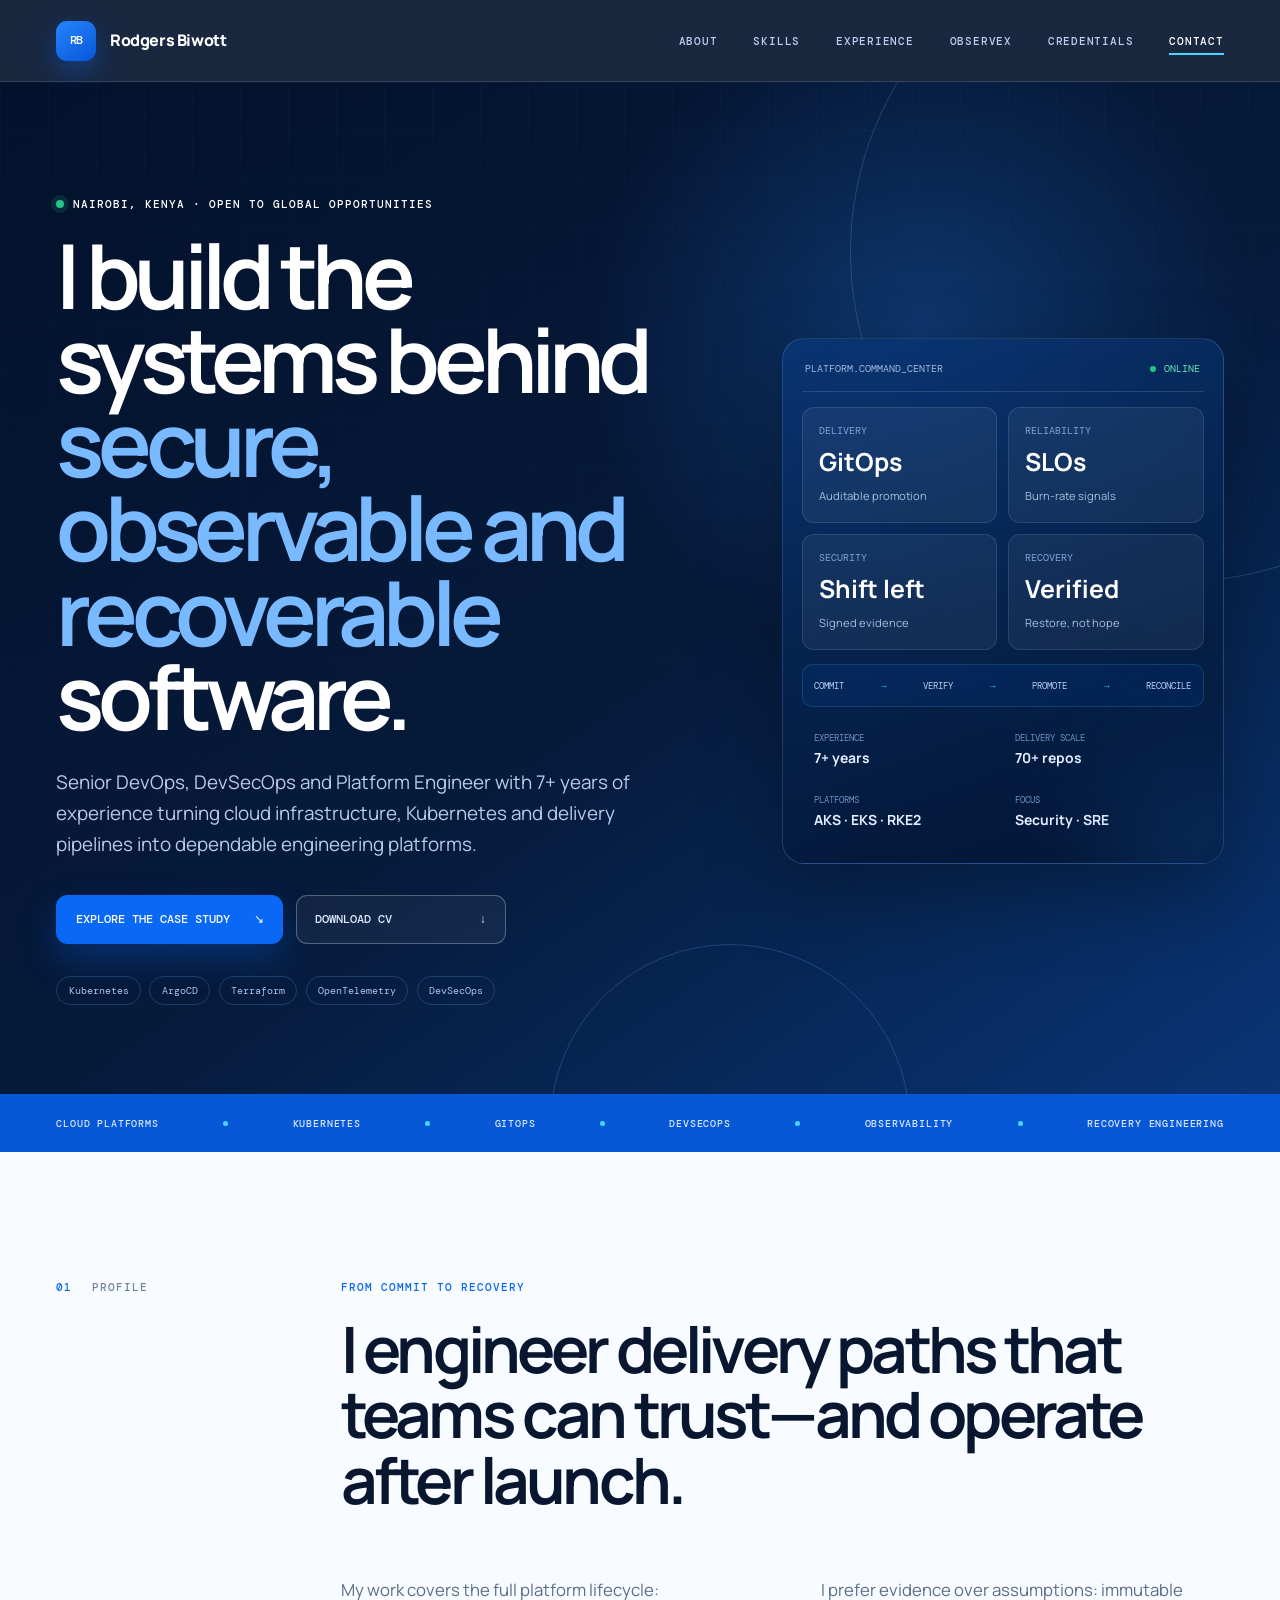
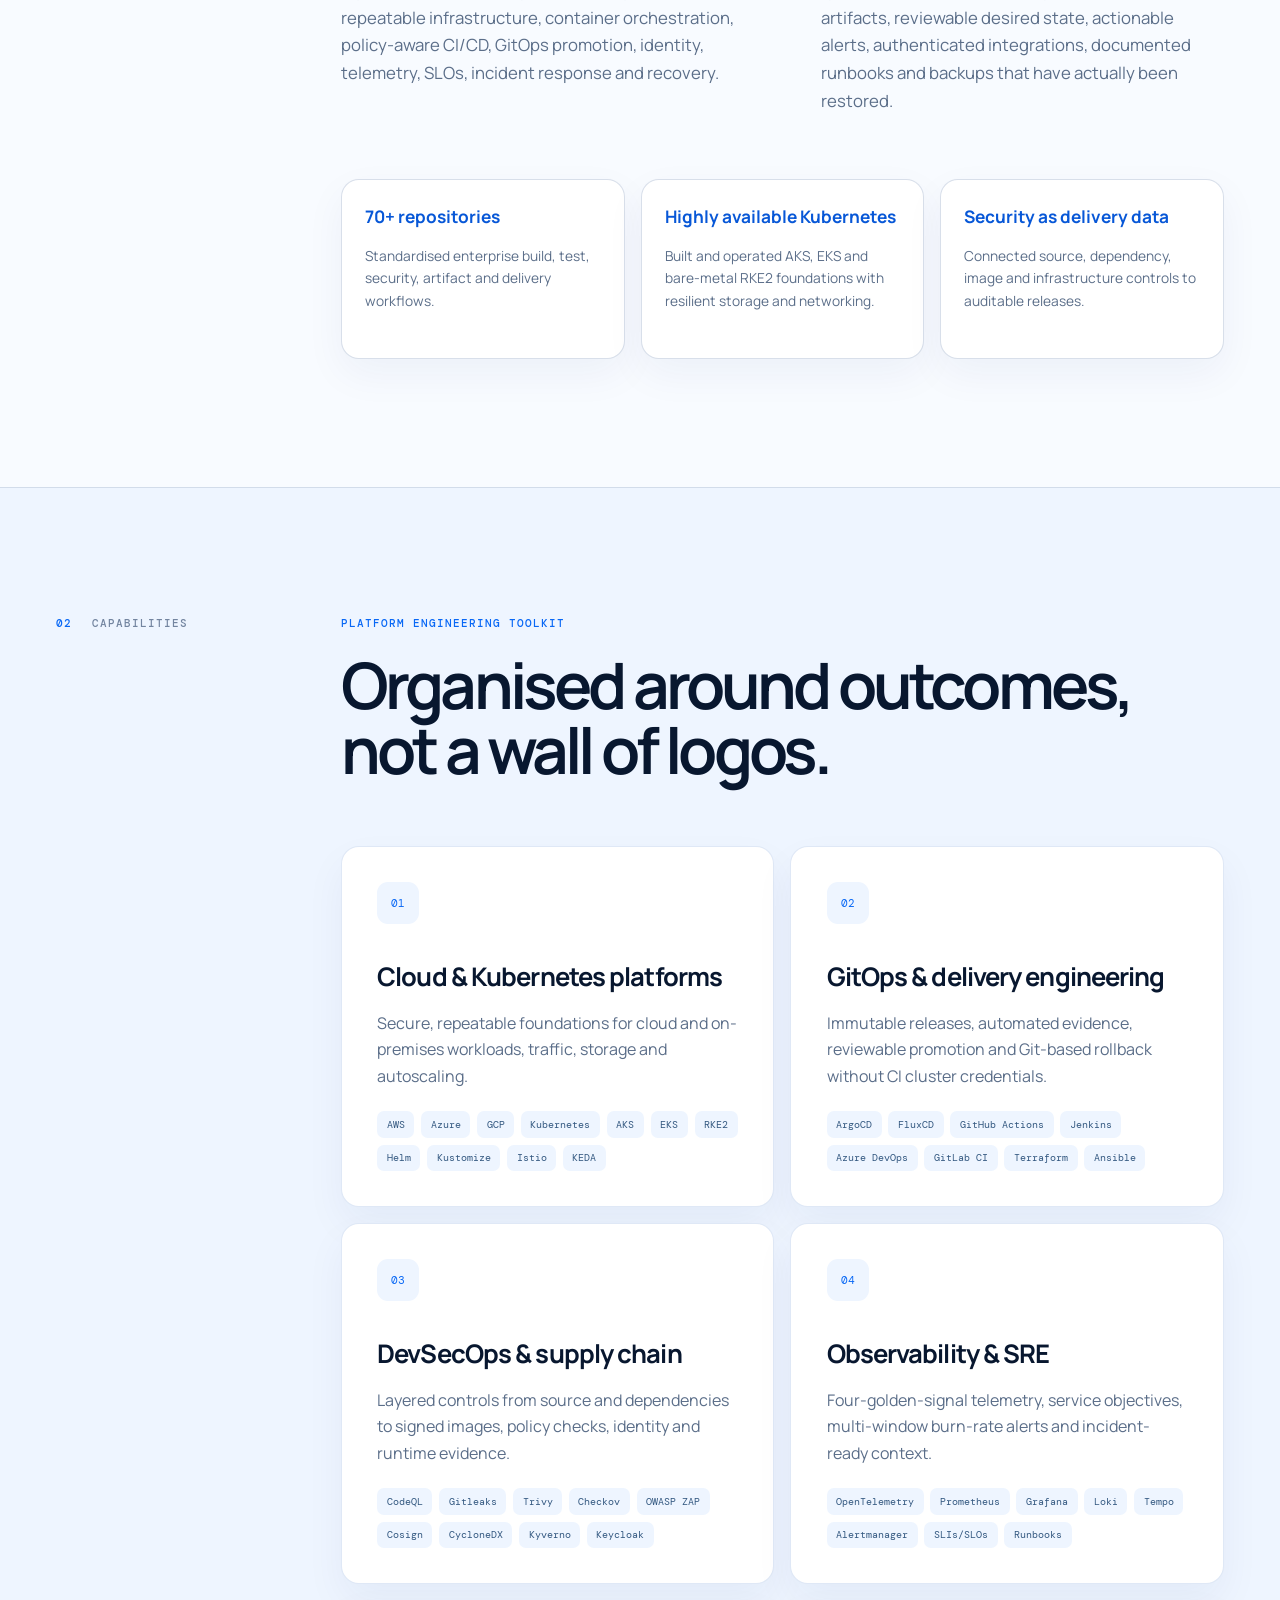
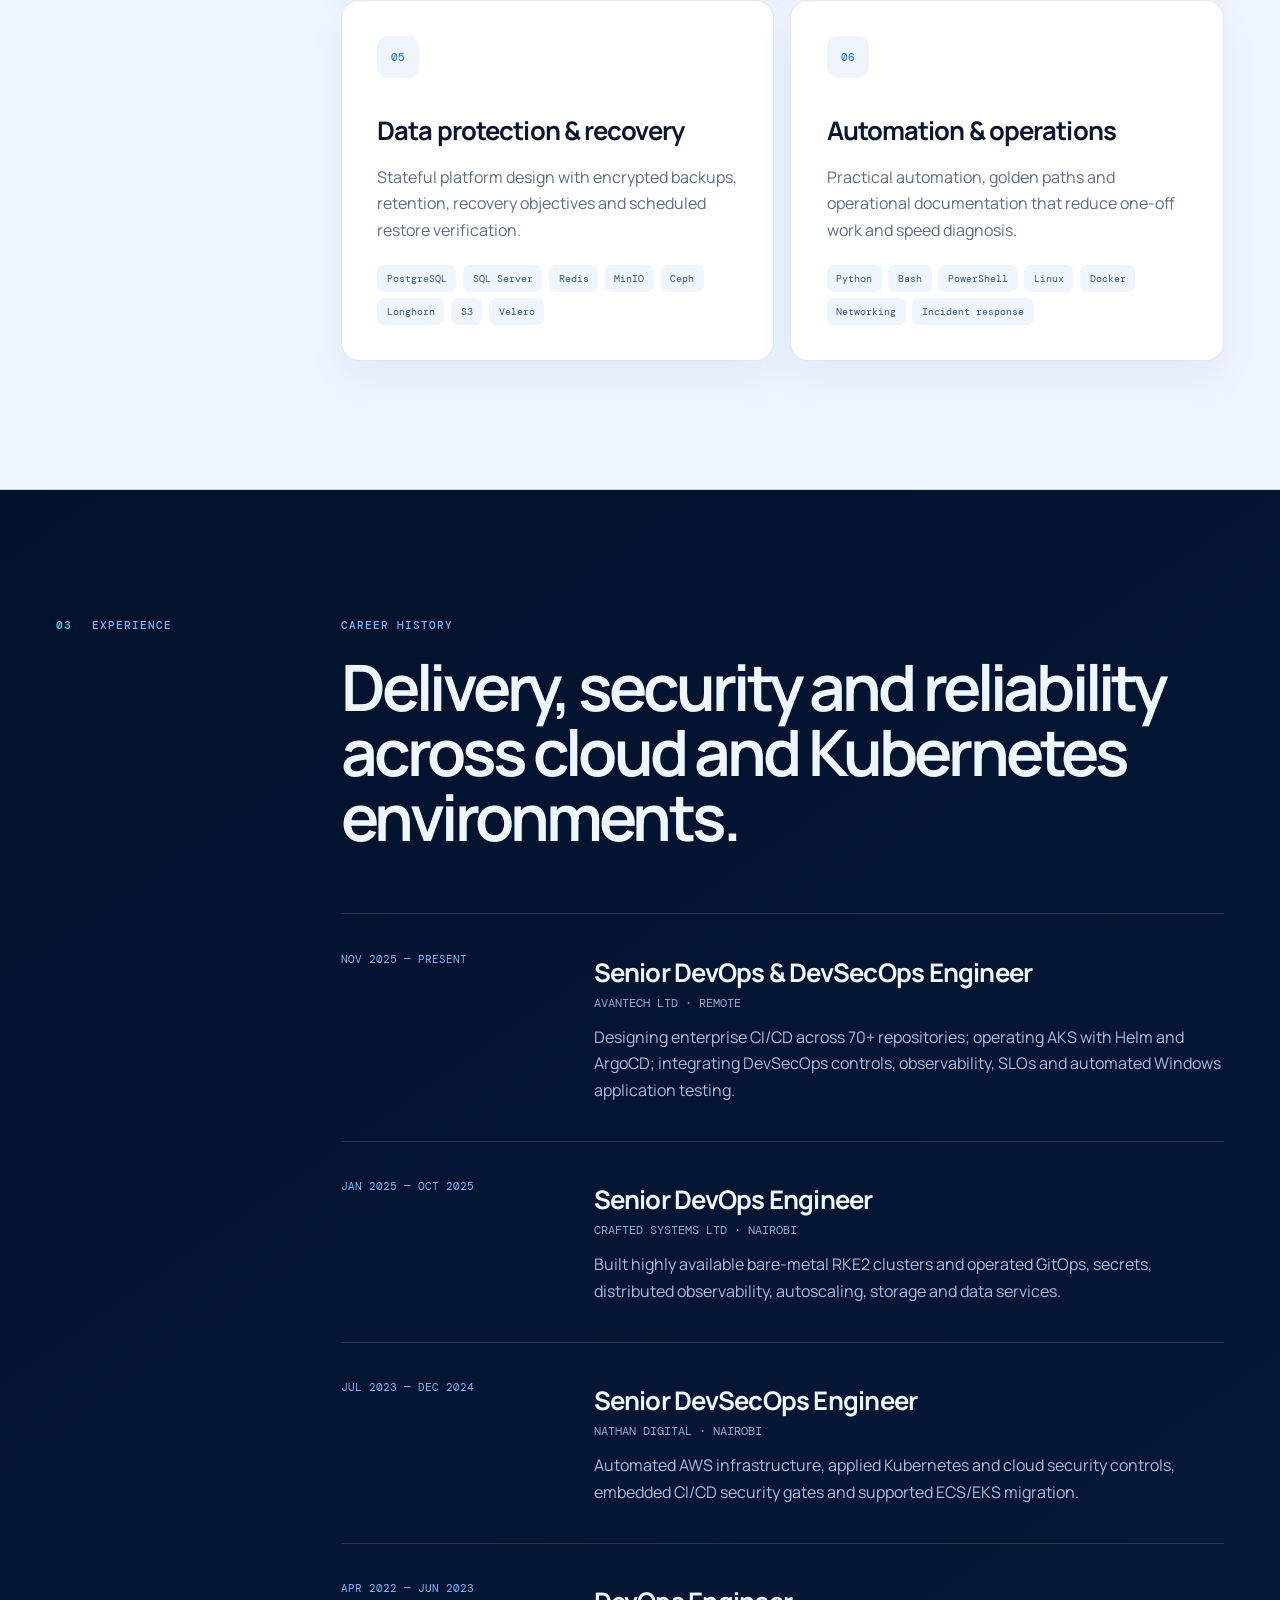
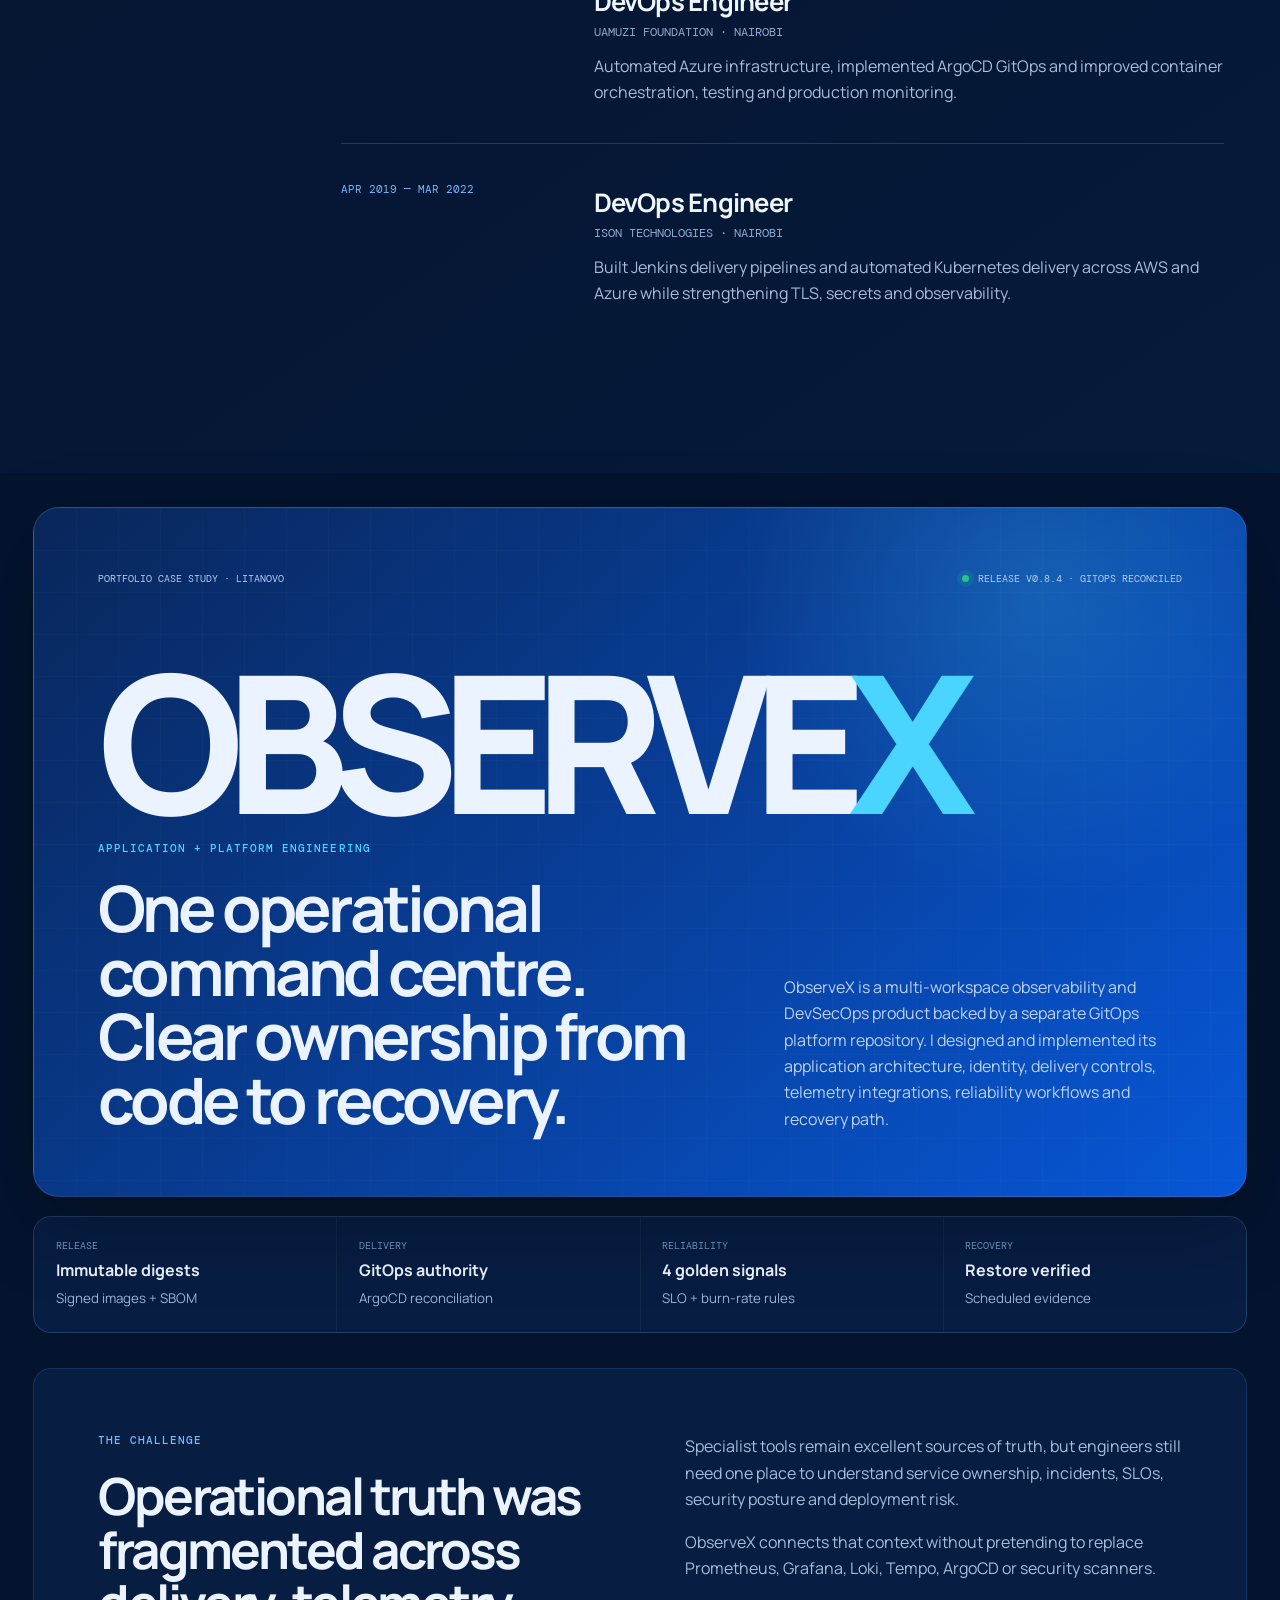
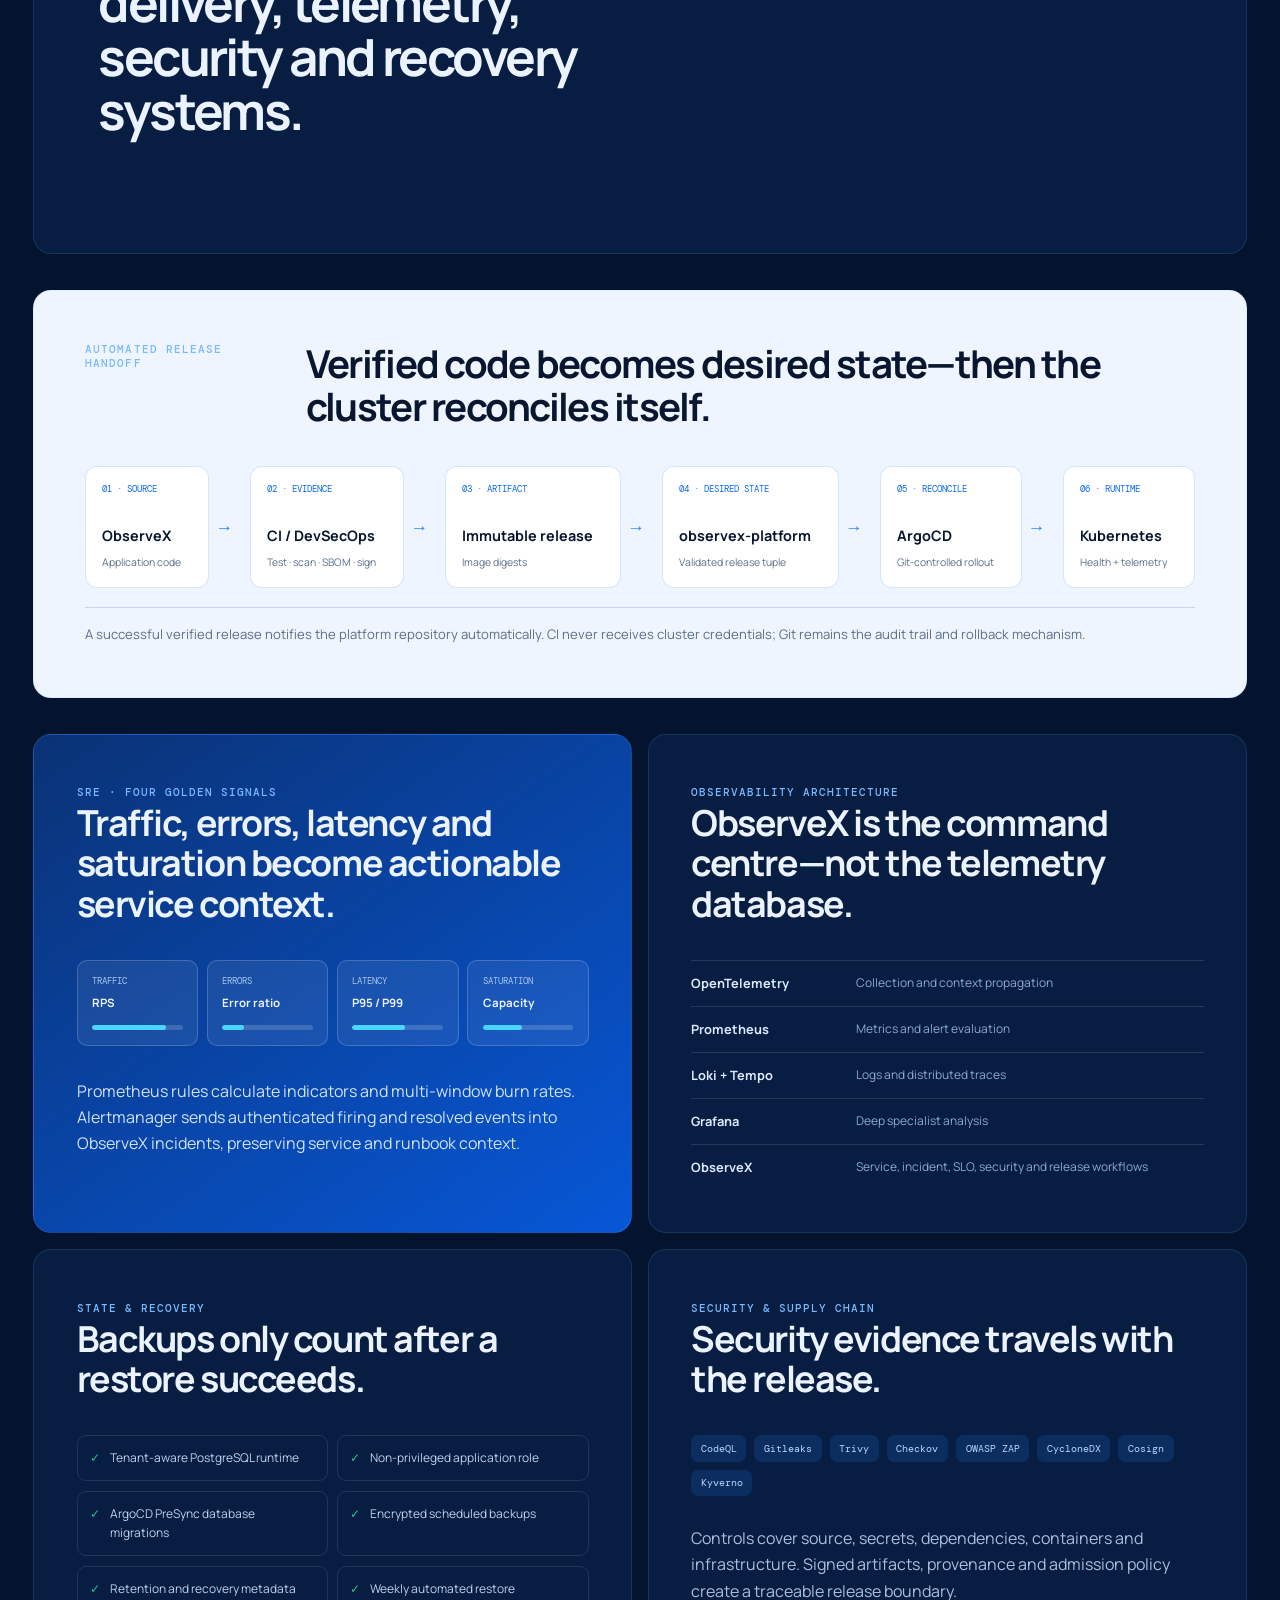
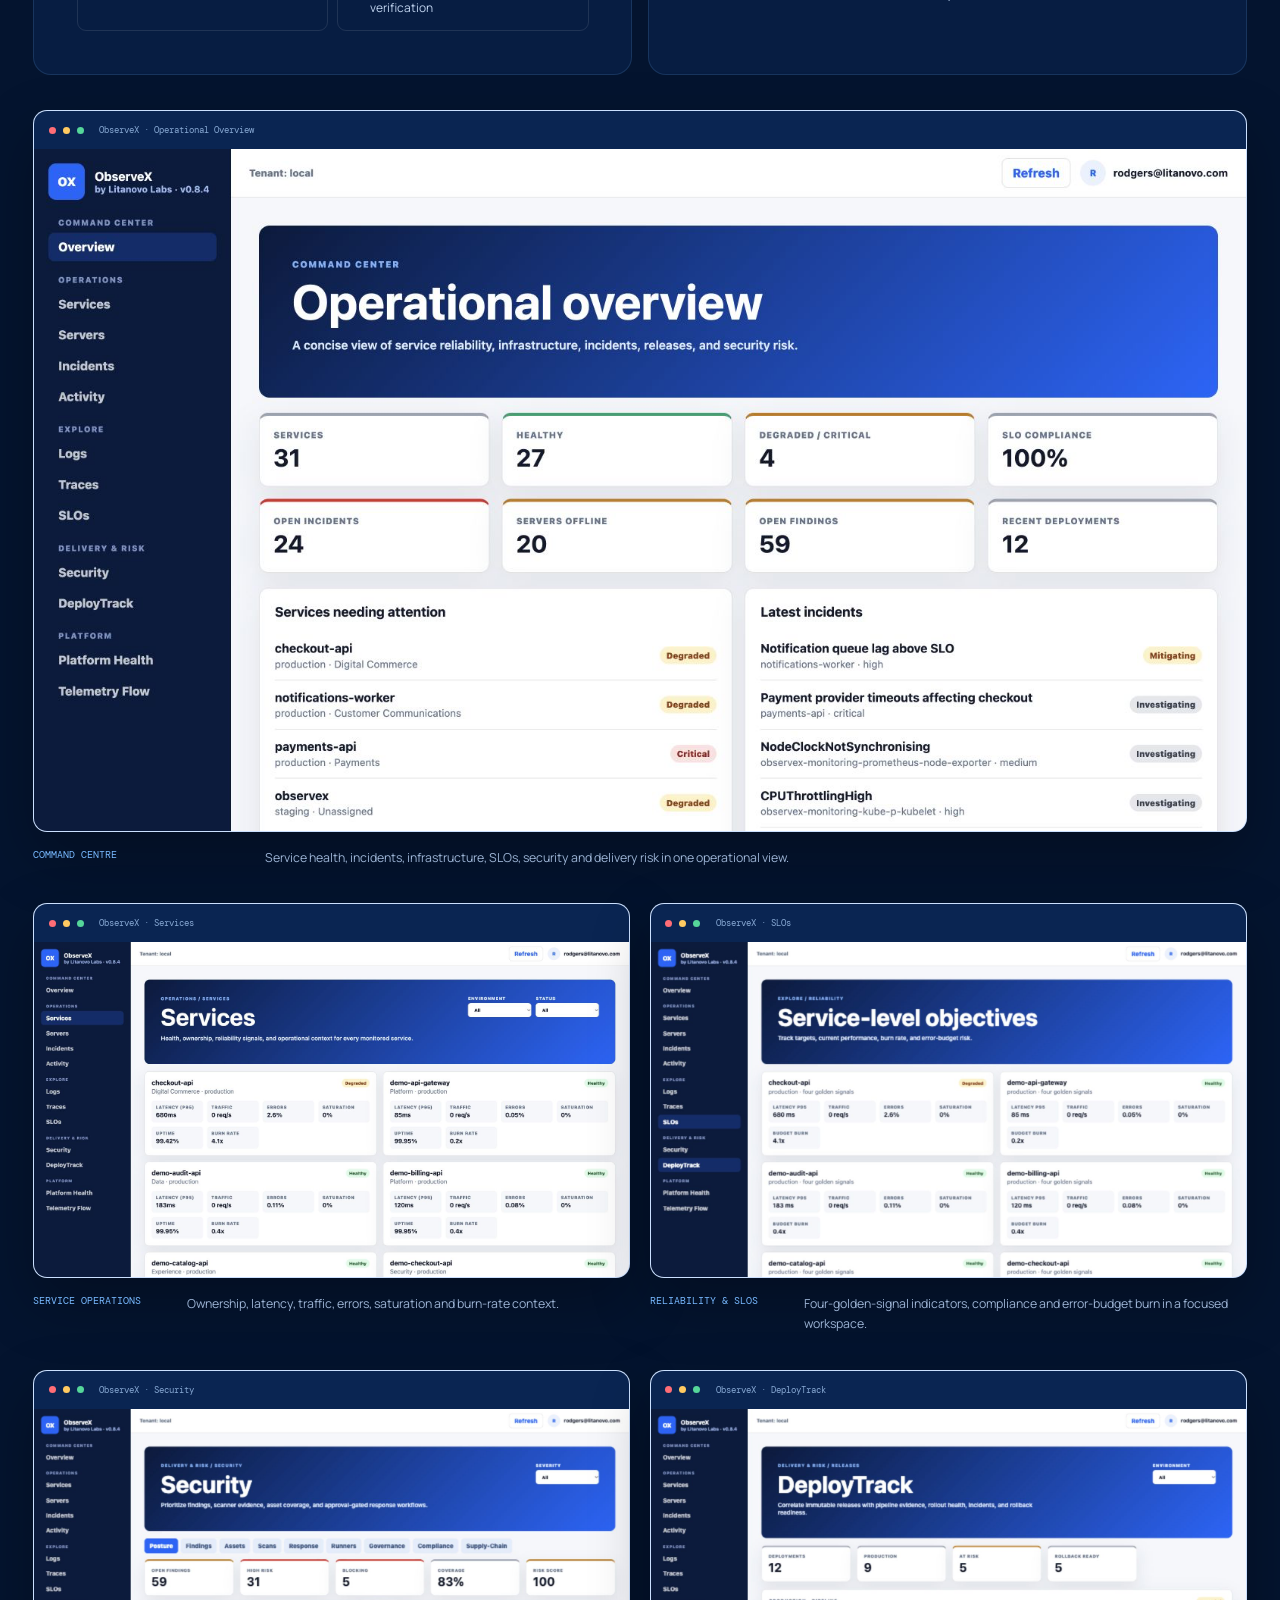
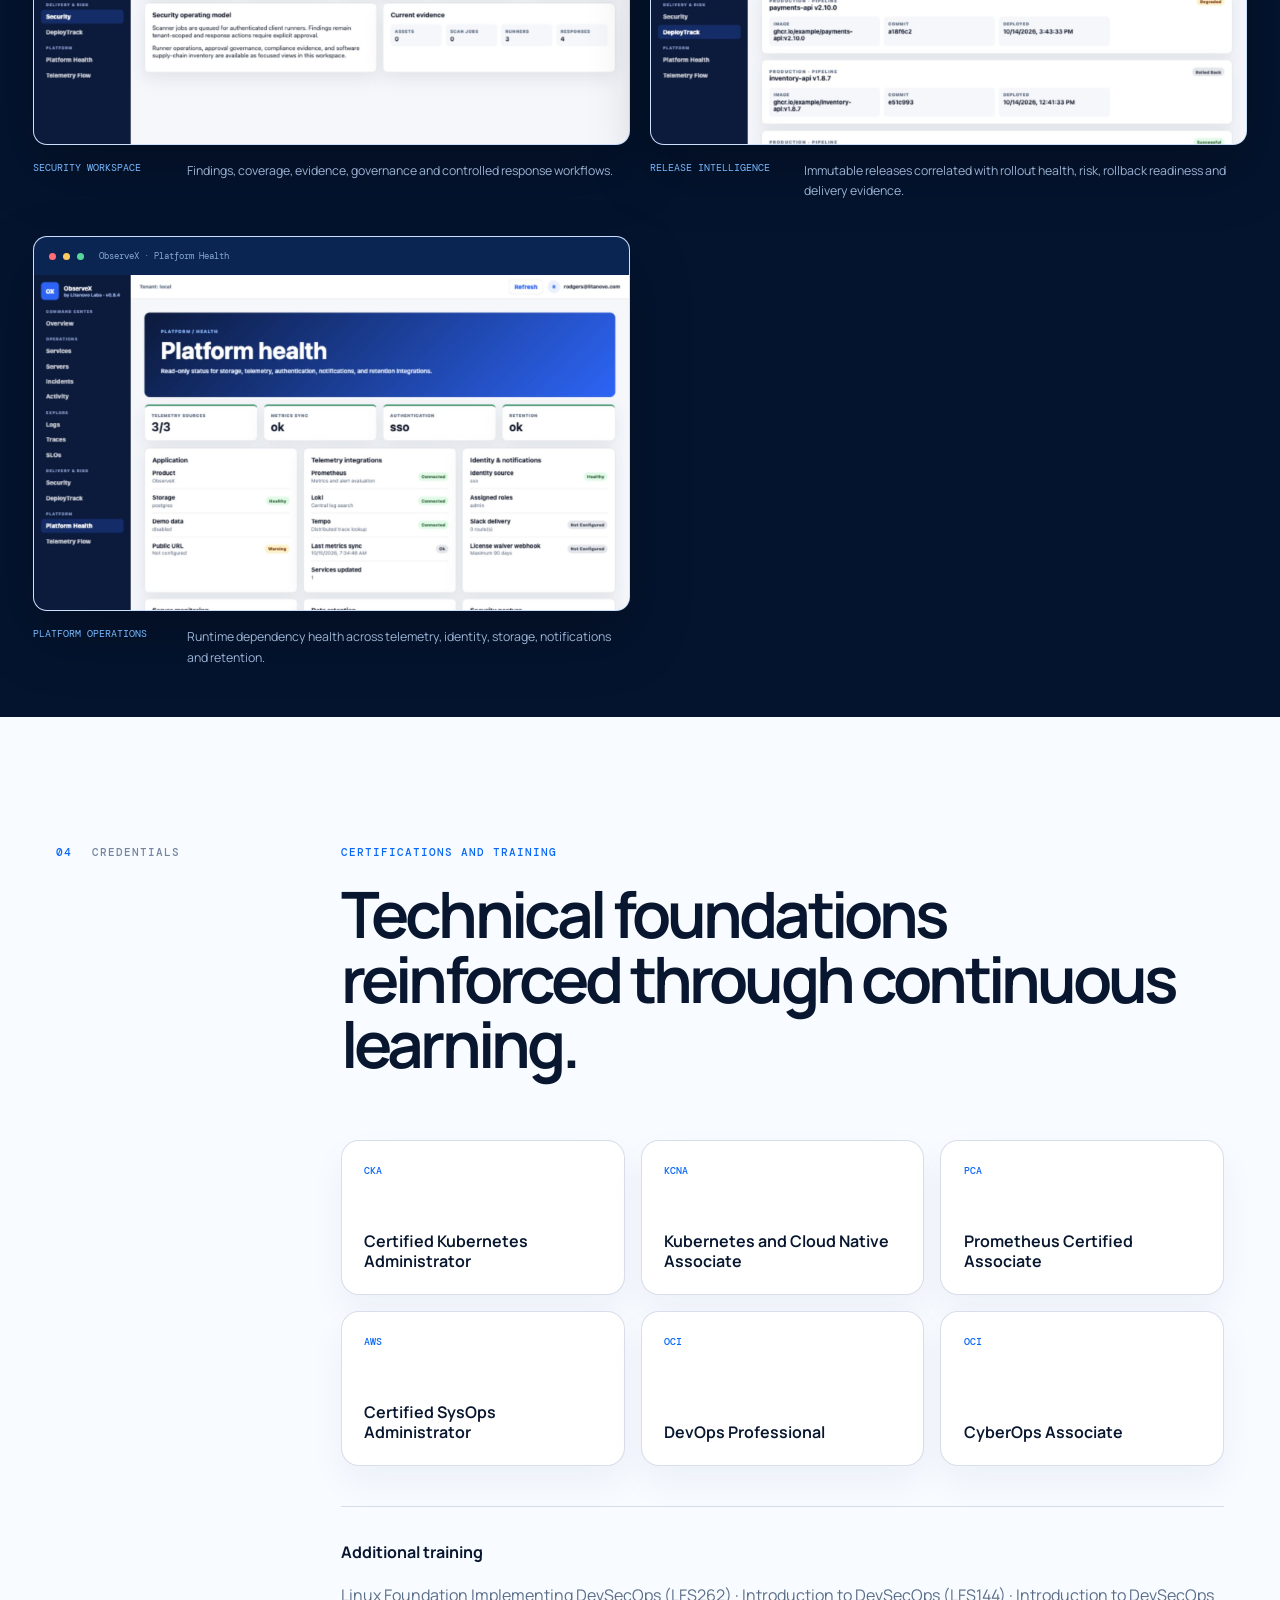
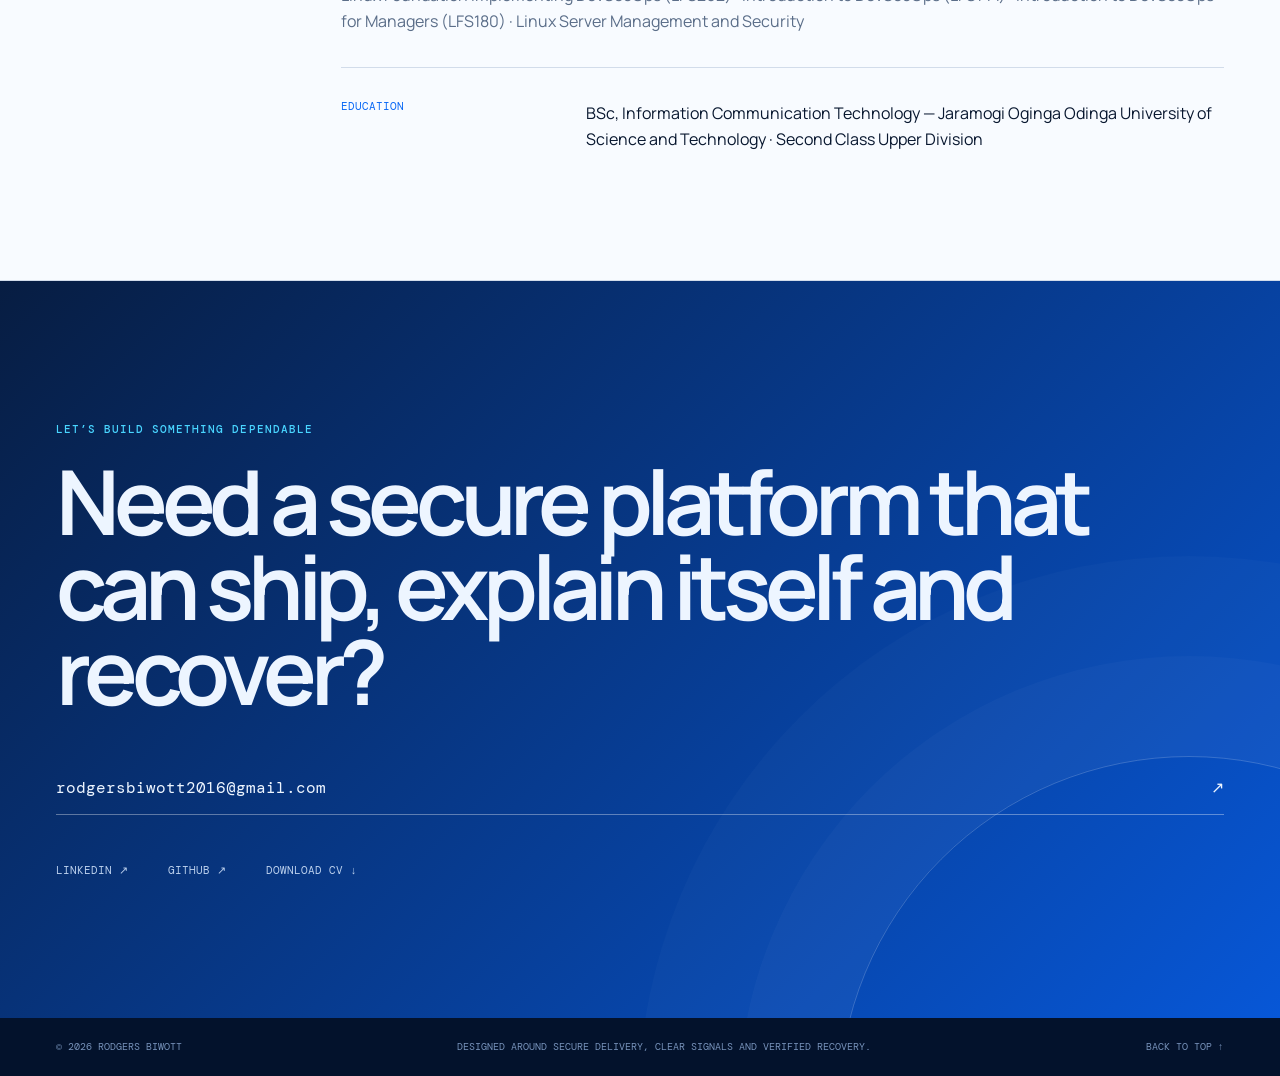
==== commit 5e87bc2d: "docs: refresh ObserveX case study screenshots" ====
--- a/index.html
+++ b/index.html
@@ -9,7 +9,7 @@
   <meta property="og:description" content="Kubernetes, GitOps, DevSecOps, SRE, observability and recovery engineering.">
   <meta property="og:type" content="website">
   <meta property="og:url" content="https://kiplongu.github.io/">
-  <meta property="og:image" content="https://kiplongu.github.io/images/observex-overview.png">
+  <meta property="og:image" content="https://kiplongu.github.io/images/observex-overview.png?v=084-20261015">
   <title>Rodgers Biwott — Senior DevOps, DevSecOps &amp; Platform Engineer</title>
   <link rel="canonical" href="https://kiplongu.github.io/">
   <link rel="preconnect" href="https://fonts.googleapis.com">
@@ -91,7 +91,7 @@
       <article class="engineering-card reveal"><span class="card-kicker">Security &amp; supply chain</span><h3>Security evidence travels with the release.</h3><div class="security-chain"><span>CodeQL</span><span>Gitleaks</span><span>Trivy</span><span>Checkov</span><span>OWASP ZAP</span><span>CycloneDX</span><span>Cosign</span><span>Kyverno</span></div><p>Controls cover source, secrets, dependencies, containers and infrastructure. Signed artifacts, provenance and admission policy create a traceable release boundary.</p></article>
     </div>
 
-    <div class="project-gallery reveal"><figure class="project-screen project-screen-featured"><div class="browser-frame"><div class="browser-bar"><i></i><i></i><i></i><span>ObserveX · Security Posture</span></div><img src="images/observex-security-posture.png" alt="ObserveX Security Posture workspace showing findings, coverage and security events" loading="lazy"></div><figcaption><span>Security workspace</span>Findings, control coverage, evidence and response workflows in one focused view.</figcaption></figure><figure class="project-screen"><div class="browser-frame"><div class="browser-bar"><i></i><i></i><i></i><span>ObserveX · Service Health</span></div><img src="images/observex-overview.png" alt="ObserveX overview showing monitored services and SLO compliance" loading="lazy"></div><figcaption><span>Service health</span>Ownership, latency, errors, uptime and burn-rate context.</figcaption></figure><figure class="project-screen"><div class="browser-frame"><div class="browser-bar"><i></i><i></i><i></i><span>ObserveX · DeployTrack</span></div><img src="images/observex-deploytrack.png" alt="ObserveX DeployTrack showing deployment status, risk and release evidence" loading="lazy"></div><figcaption><span>DeployTrack</span>Releases correlated with health, risk, SBOM and CI/CD evidence.</figcaption></figure></div>
+    <div class="project-gallery reveal"><figure class="project-screen project-screen-featured"><div class="browser-frame"><div class="browser-bar"><i></i><i></i><i></i><span>ObserveX · Operational Overview</span></div><img src="images/observex-overview.png?v=084-20261015" alt="ObserveX operational overview showing services, incidents, infrastructure, SLOs and delivery risk" loading="lazy"></div><figcaption><span>Command centre</span>Service health, incidents, infrastructure, SLOs, security and delivery risk in one operational view.</figcaption></figure><figure class="project-screen"><div class="browser-frame"><div class="browser-bar"><i></i><i></i><i></i><span>ObserveX · Services</span></div><img src="images/observex-services.png?v=084-20261015" alt="ObserveX Services workspace showing health, ownership and golden signals" loading="lazy"></div><figcaption><span>Service operations</span>Ownership, latency, traffic, errors, saturation and burn-rate context.</figcaption></figure><figure class="project-screen"><div class="browser-frame"><div class="browser-bar"><i></i><i></i><i></i><span>ObserveX · SLOs</span></div><img src="images/observex-slos.png?v=084-20261015" alt="ObserveX SLO workspace showing latency, traffic, errors, saturation and error budgets" loading="lazy"></div><figcaption><span>Reliability &amp; SLOs</span>Four-golden-signal indicators, compliance and error-budget burn in a focused workspace.</figcaption></figure><figure class="project-screen"><div class="browser-frame"><div class="browser-bar"><i></i><i></i><i></i><span>ObserveX · Security</span></div><img src="images/observex-security-posture.png?v=084-20261015" alt="ObserveX Security workspace showing findings, coverage, risk and governance workflows" loading="lazy"></div><figcaption><span>Security workspace</span>Findings, coverage, evidence, governance and controlled response workflows.</figcaption></figure><figure class="project-screen"><div class="browser-frame"><div class="browser-bar"><i></i><i></i><i></i><span>ObserveX · DeployTrack</span></div><img src="images/observex-deploytrack.png?v=084-20261015" alt="ObserveX DeployTrack showing immutable releases, rollout health and rollback readiness" loading="lazy"></div><figcaption><span>Release intelligence</span>Immutable releases correlated with rollout health, risk, rollback readiness and delivery evidence.</figcaption></figure><figure class="project-screen"><div class="browser-frame"><div class="browser-bar"><i></i><i></i><i></i><span>ObserveX · Platform Health</span></div><img src="images/observex-platform-health.png?v=084-20261015" alt="ObserveX Platform Health workspace showing telemetry, authentication, storage and retention integrations" loading="lazy"></div><figcaption><span>Platform operations</span>Runtime dependency health across telemetry, identity, storage, notifications and retention.</figcaption></figure></div>
 
   </section>
 
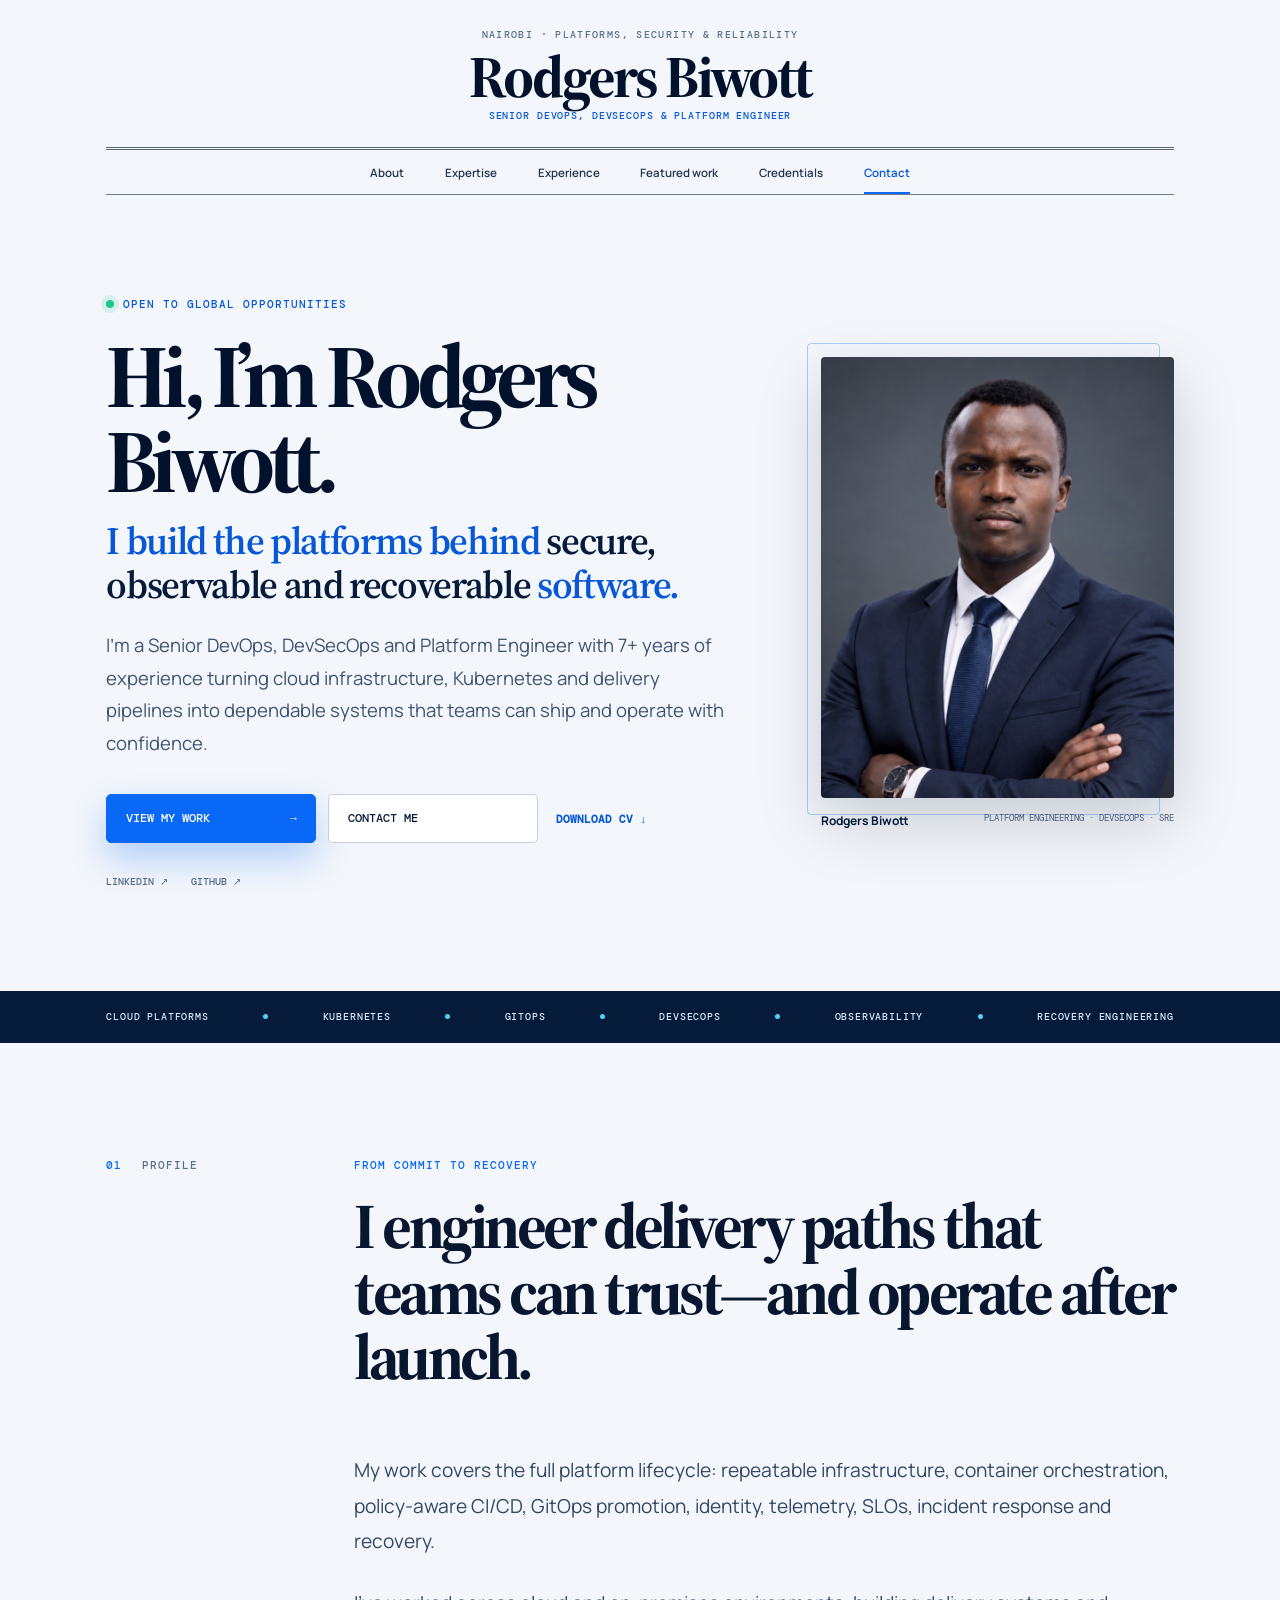
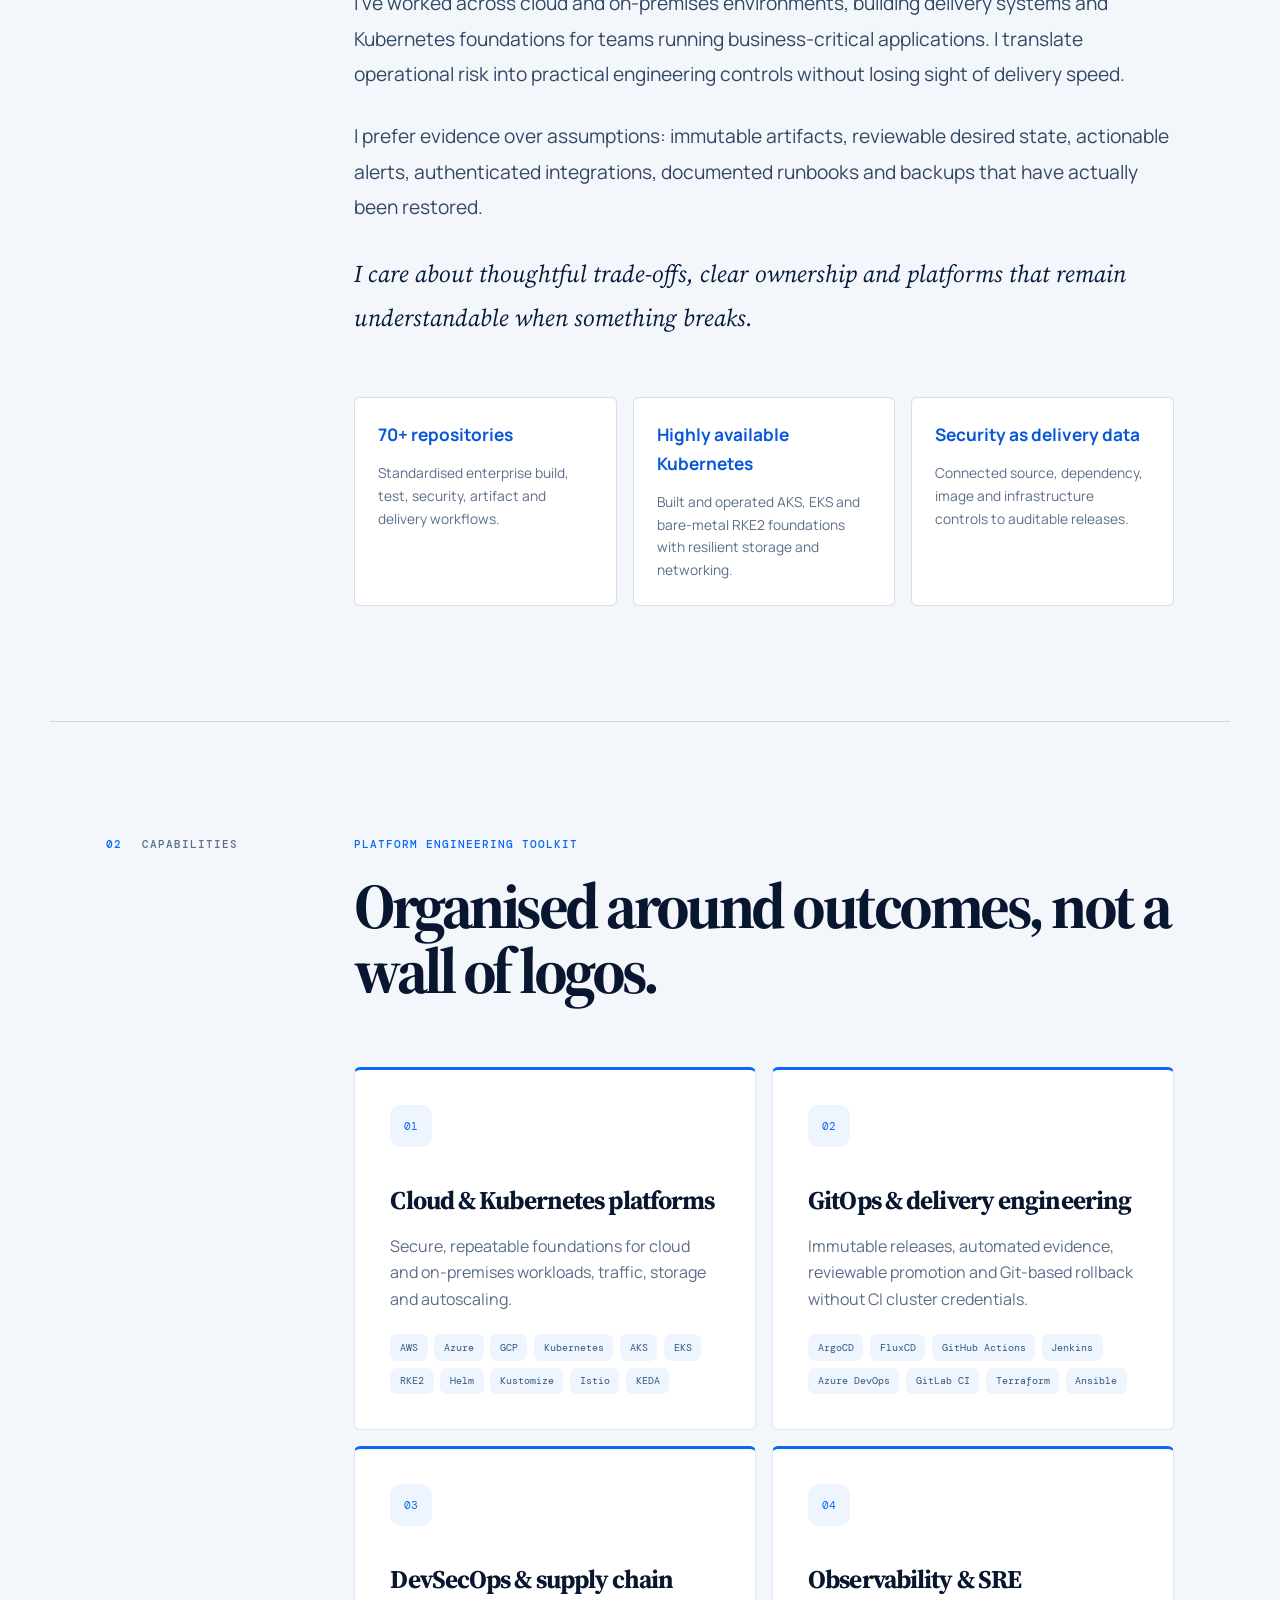
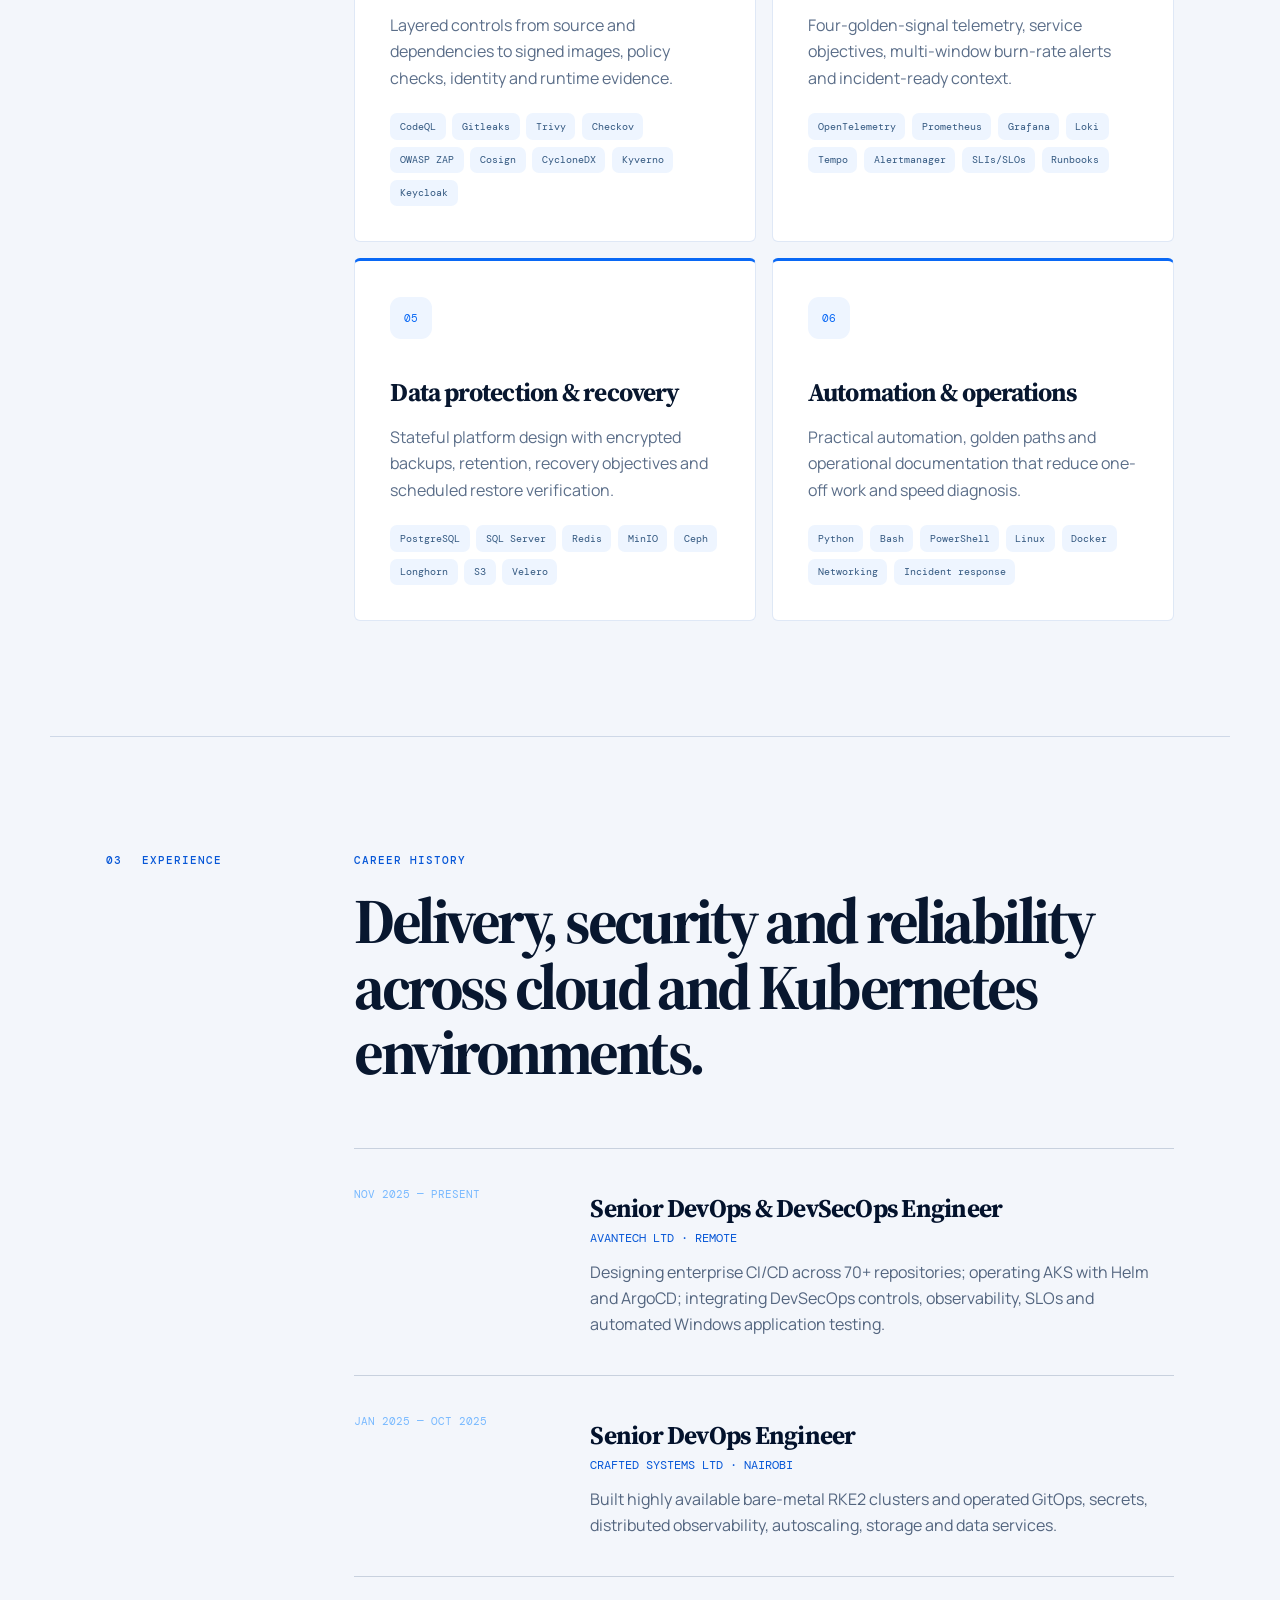
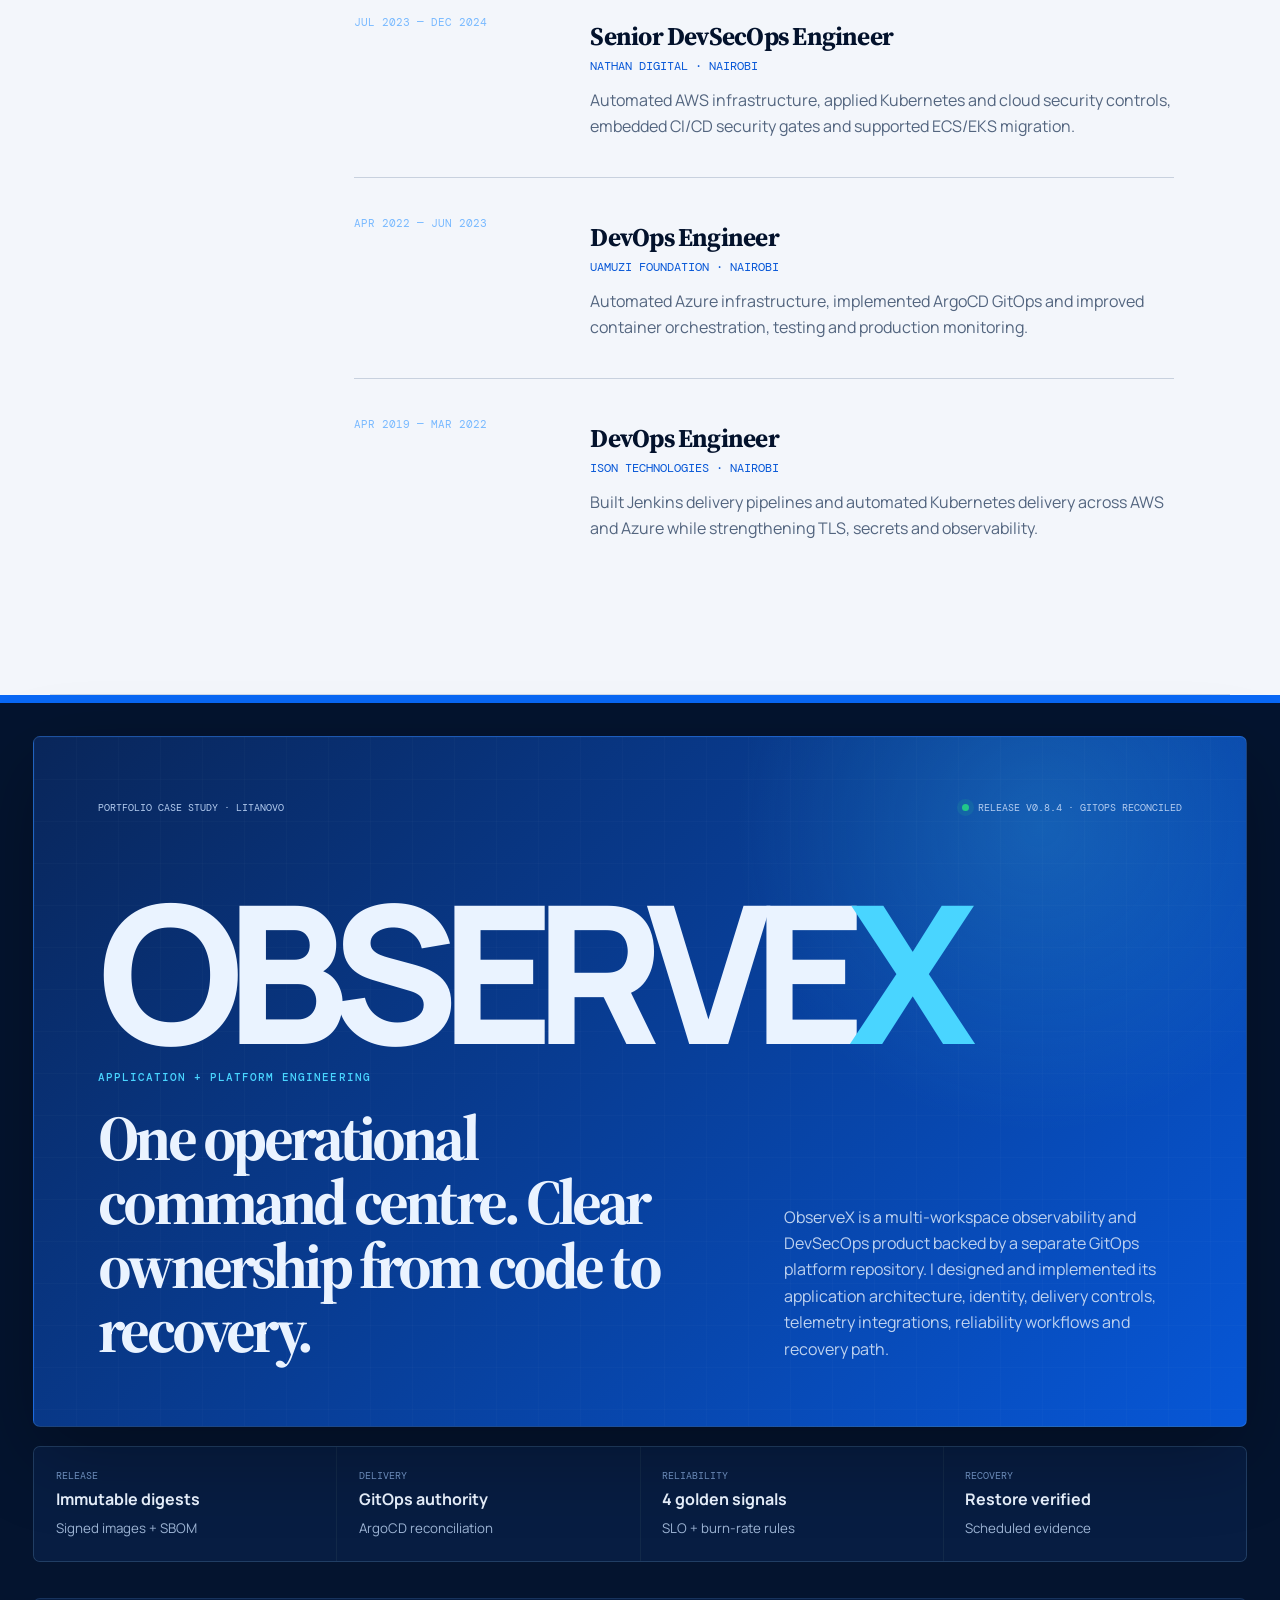
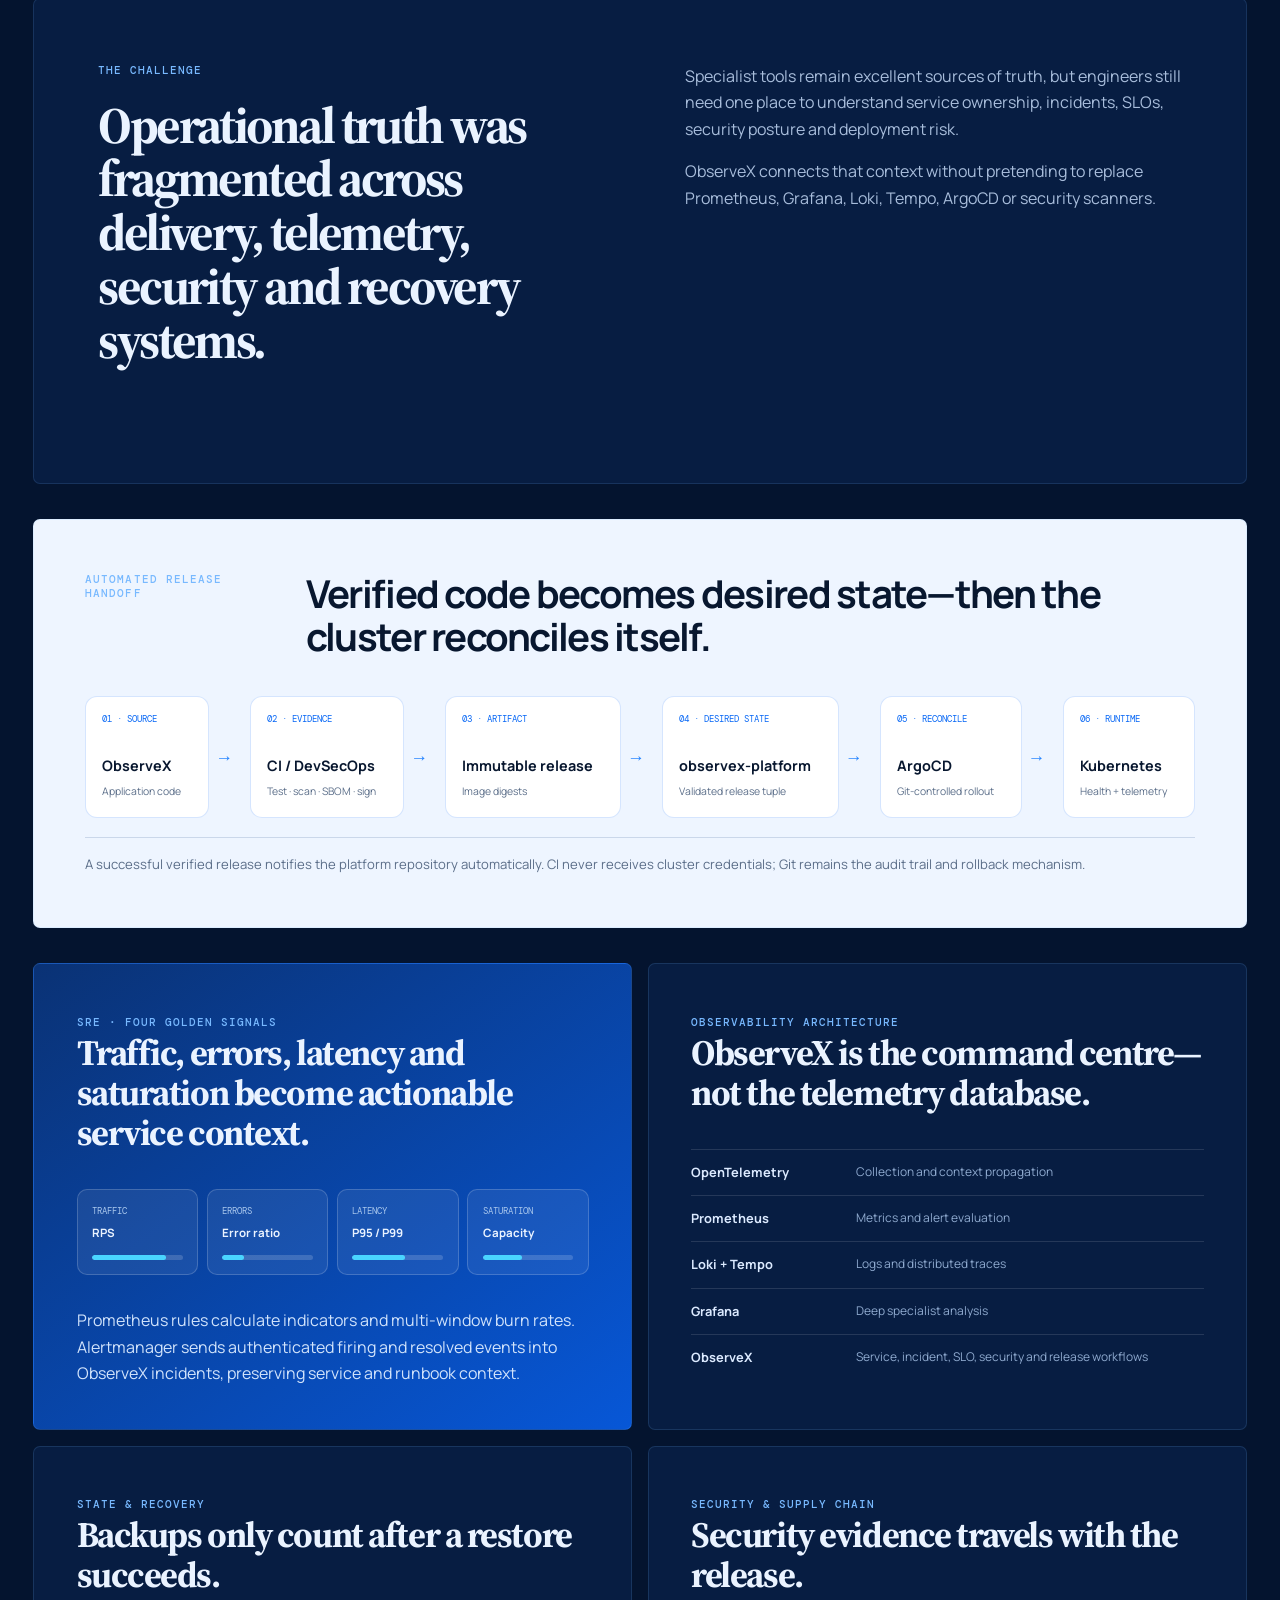
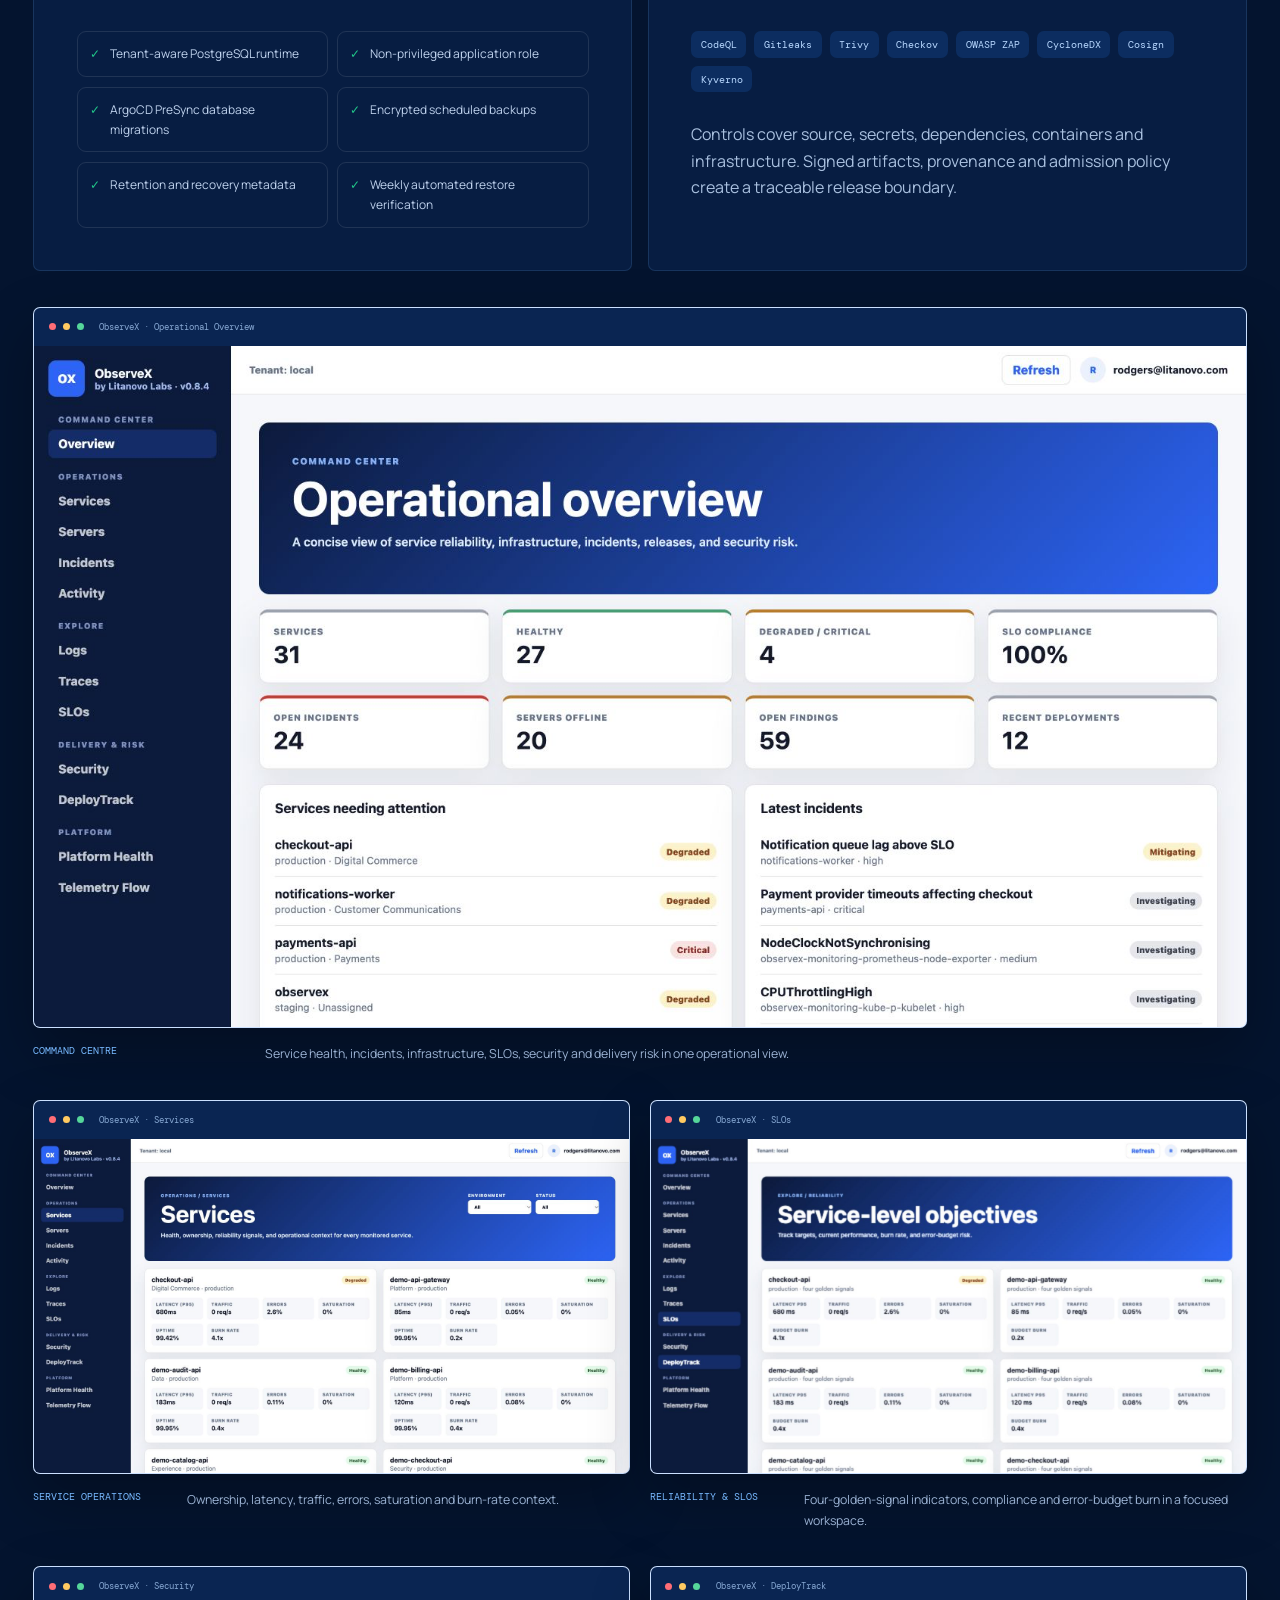
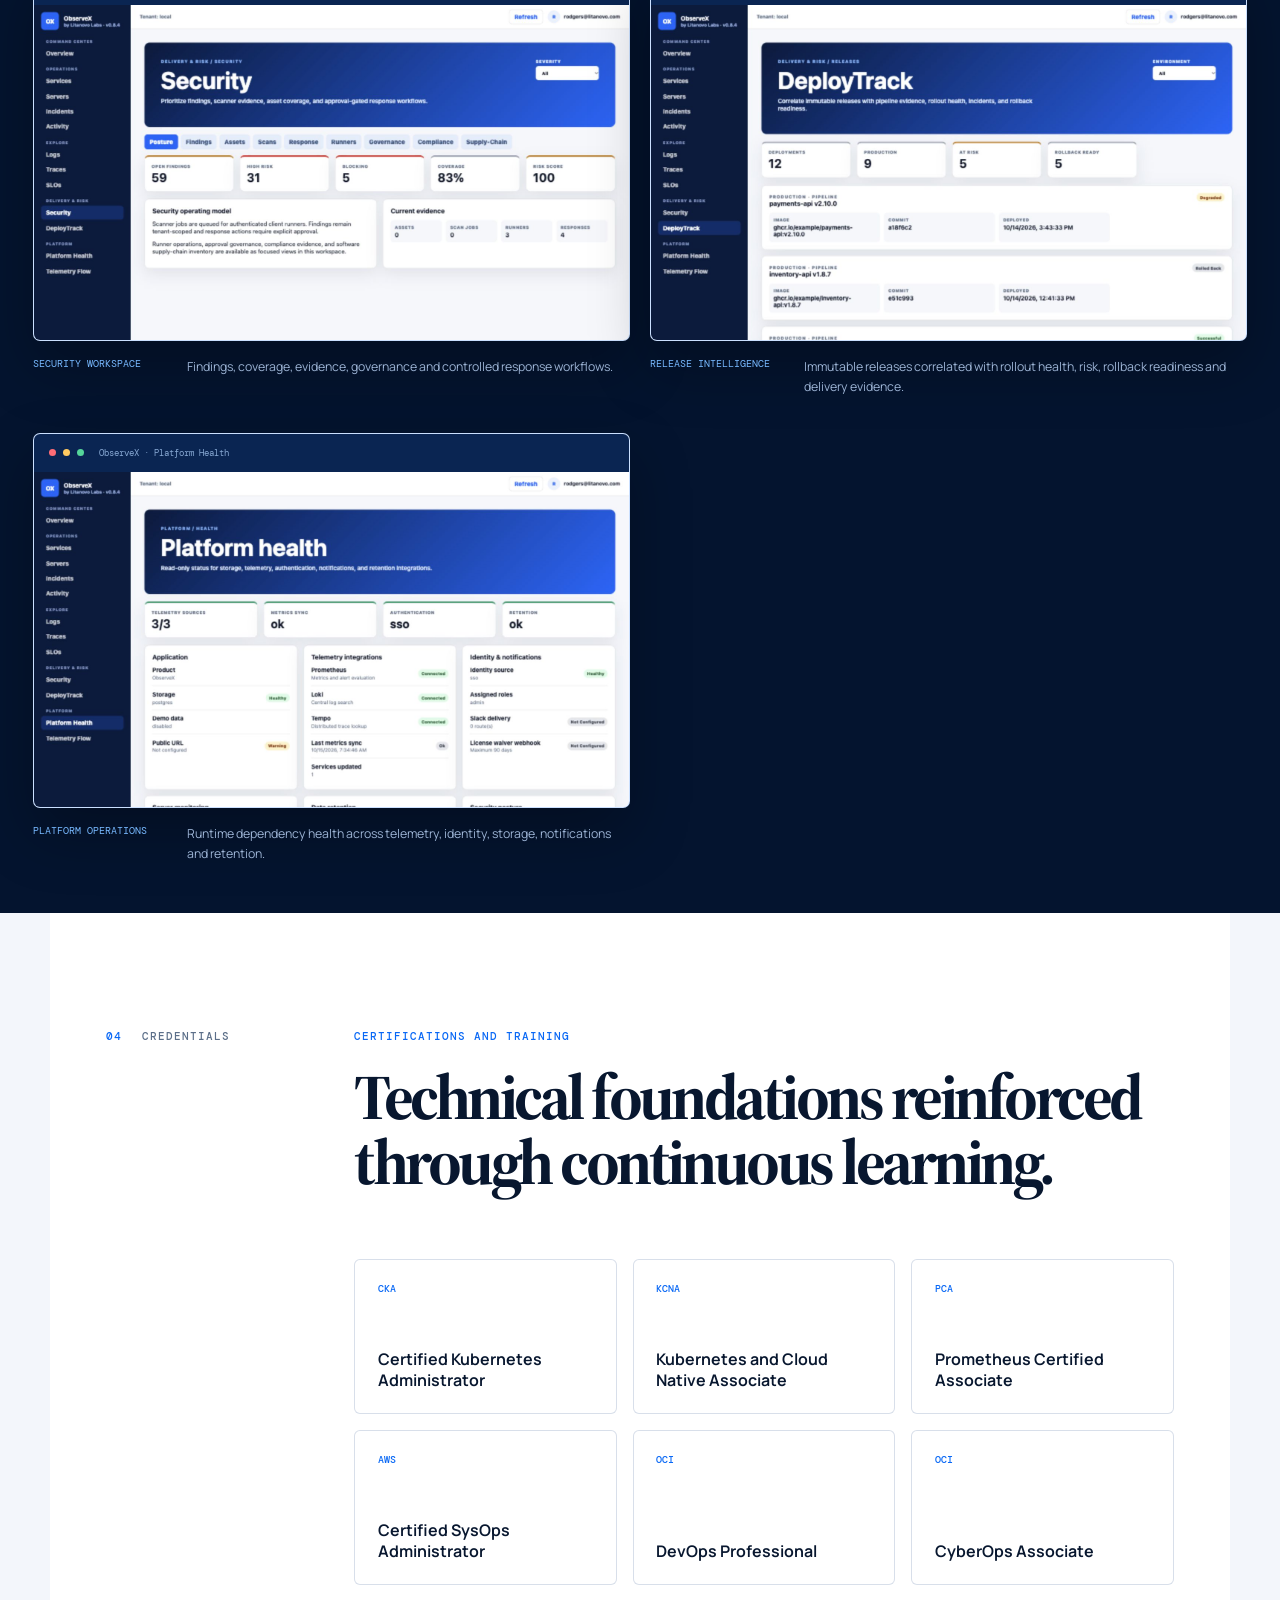
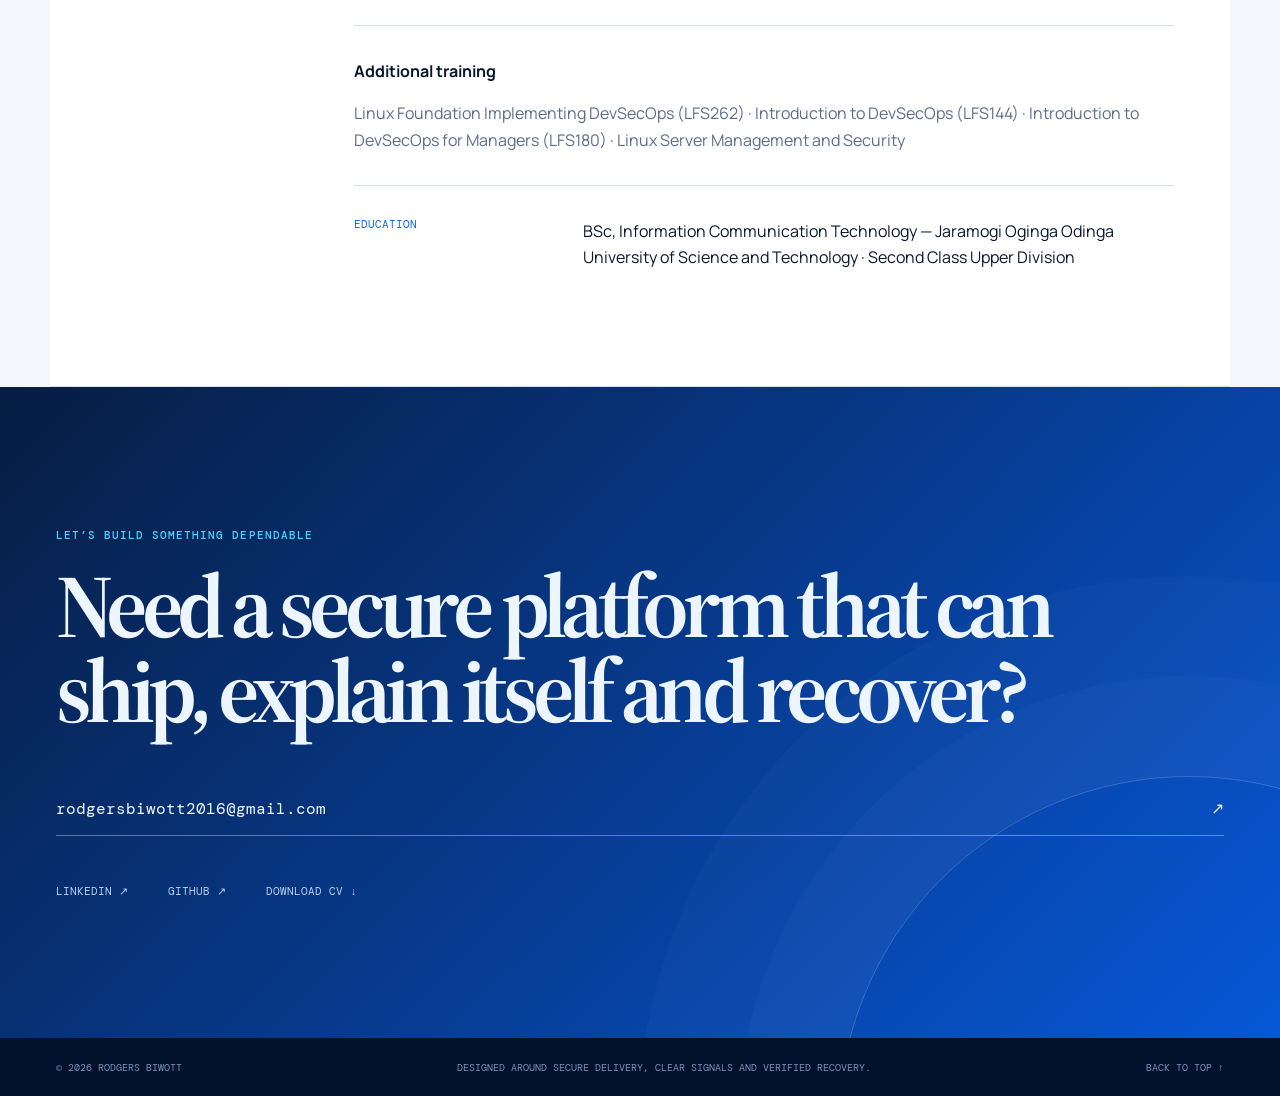
==== commit a461c470: "feat: redesign portfolio with editorial identity" ====
--- a/index.html
+++ b/index.html
@@ -14,42 +14,38 @@
   <link rel="canonical" href="https://kiplongu.github.io/">
   <link rel="preconnect" href="https://fonts.googleapis.com">
   <link rel="preconnect" href="https://fonts.gstatic.com" crossorigin>
-  <link href="https://fonts.googleapis.com/css2?family=DM+Mono:wght@400;500&amp;family=Manrope:wght@400;500;600;700;800&amp;display=swap" rel="stylesheet">
-  <link rel="stylesheet" href="assets/css/portfolio.css?v=20261014">
-  <script src="assets/js/portfolio.js?v=20261014" defer></script>
+  <link href="https://fonts.googleapis.com/css2?family=DM+Mono:wght@400;500&amp;family=Manrope:wght@400;500;600;700;800&amp;family=Source+Serif+4:opsz,wght@8..60,600;8..60,700&amp;display=swap" rel="stylesheet">
+  <link rel="stylesheet" href="assets/css/portfolio.css?v=20261017">
+  <script src="assets/js/portfolio.js?v=20261017" defer></script>
   <script type="application/ld+json">{"@context":"https://schema.org","@type":"Person","name":"Rodgers Biwott","jobTitle":"Senior DevOps, DevSecOps and Platform Engineer","url":"https://kiplongu.github.io/","sameAs":["https://www.linkedin.com/in/rodgersbiwott","https://github.com/kiplongu"],"knowsAbout":["Kubernetes","DevSecOps","Platform Engineering","GitOps","Site Reliability Engineering","Cloud Infrastructure","Observability"]}</script>
 </head>
 <body>
 <a class="skip-link" href="#main">Skip to content</a>
 <header class="site-header" id="top">
-  <a class="brand" href="#top" aria-label="Rodgers Biwott, home"><span class="brand-mark" aria-hidden="true">RB</span><span>Rodgers Biwott</span></a>
+  <p class="header-context">Nairobi · Platforms, security &amp; reliability</p>
+  <a class="brand" href="#top" aria-label="Rodgers Biwott, home"><span>Rodgers Biwott</span><small>Senior DevOps, DevSecOps &amp; Platform Engineer</small></a>
   <button class="menu-toggle" type="button" aria-expanded="false" aria-controls="site-nav"><span>Menu</span></button>
-  <nav id="site-nav" aria-label="Primary navigation"><a href="#about">About</a><a href="#skills">Skills</a><a href="#experience">Experience</a><a href="#observex">ObserveX</a><a href="#credentials">Credentials</a><a href="#contact">Contact</a></nav>
+  <nav id="site-nav" aria-label="Primary navigation"><a href="#about">About</a><a href="#skills">Expertise</a><a href="#experience">Experience</a><a href="#observex">Featured work</a><a href="#credentials">Credentials</a><a href="#contact">Contact</a></nav>
 </header>
 
 <main id="main">
   <section class="hero" aria-labelledby="hero-title">
-    <div class="hero-orbit hero-orbit-one" aria-hidden="true"></div><div class="hero-orbit hero-orbit-two" aria-hidden="true"></div>
     <div class="hero-copy reveal">
-      <p class="eyebrow"><span class="status-dot"></span>Nairobi, Kenya · Open to global opportunities</p>
-      <h1 id="hero-title">I build the systems behind <em>secure, observable and recoverable</em> software.</h1>
-      <p class="hero-summary">Senior DevOps, DevSecOps and Platform Engineer with 7+ years of experience turning cloud infrastructure, Kubernetes and delivery pipelines into dependable engineering platforms.</p>
-      <div class="hero-actions"><a class="button button-primary" href="#observex">Explore the case study <span aria-hidden="true">↘</span></a><a class="button button-quiet" href="assets/files/Rodgers_Biwott_DevSecOps_CV_2026.docx" download>Download CV <span aria-hidden="true">↓</span></a></div>
-      <div class="hero-stack" aria-label="Selected technologies"><span>Kubernetes</span><span>ArgoCD</span><span>Terraform</span><span>OpenTelemetry</span><span>DevSecOps</span></div>
+      <p class="eyebrow"><span class="status-dot"></span>Open to global opportunities</p>
+      <h1 id="hero-title">Hi, I’m Rodgers Biwott.</h1>
+      <p class="hero-lead">I build the platforms behind <em>secure, observable and recoverable</em> software.</p>
+      <p class="hero-summary">I’m a Senior DevOps, DevSecOps and Platform Engineer with 7+ years of experience turning cloud infrastructure, Kubernetes and delivery pipelines into dependable systems that teams can ship and operate with confidence.</p>
+      <div class="hero-actions"><a class="button button-primary" href="#observex">View my work <span aria-hidden="true">→</span></a><a class="button button-quiet" href="#contact">Contact me</a><a class="text-link" href="assets/files/Rodgers_Biwott_DevSecOps_CV_2026.docx" download>Download CV ↓</a></div>
+      <div class="hero-social"><a href="https://www.linkedin.com/in/rodgersbiwott" target="_blank" rel="noreferrer">LinkedIn ↗</a><a href="https://github.com/kiplongu" target="_blank" rel="noreferrer">GitHub ↗</a></div>
     </div>
-    <aside class="command-card reveal" aria-label="Engineering command centre summary">
-      <div class="command-head"><span>platform.command_center</span><span class="live-label"><span class="status-dot"></span>online</span></div>
-      <div class="metric-grid"><article><span>Delivery</span><strong>GitOps</strong><small>Auditable promotion</small></article><article><span>Reliability</span><strong>SLOs</strong><small>Burn-rate signals</small></article><article><span>Security</span><strong>Shift left</strong><small>Signed evidence</small></article><article><span>Recovery</span><strong>Verified</strong><small>Restore, not hope</small></article></div>
-      <div class="flow-line"><span>commit</span><i>→</i><span>verify</span><i>→</i><span>promote</span><i>→</i><span>reconcile</span></div>
-      <dl class="profile-facts"><div><dt>Experience</dt><dd>7+ years</dd></div><div><dt>Delivery scale</dt><dd>70+ repos</dd></div><div><dt>Platforms</dt><dd>AKS · EKS · RKE2</dd></div><div><dt>Focus</dt><dd>Security · SRE</dd></div></dl>
-    </aside>
+    <figure class="portrait reveal"><img src="images/rodgers-biwott-portrait.jpg" alt="Portrait of Rodgers Biwott" width="1000" height="1000"><figcaption><span>Rodgers Biwott</span><small>Platform engineering · DevSecOps · SRE</small></figcaption></figure>
   </section>
 
   <section class="signal-strip" aria-label="Core engineering disciplines"><span>Cloud platforms</span><i></i><span>Kubernetes</span><i></i><span>GitOps</span><i></i><span>DevSecOps</span><i></i><span>Observability</span><i></i><span>Recovery engineering</span></section>
 
   <section class="section about" id="about" aria-labelledby="about-title">
     <div class="section-label reveal"><span>01</span> Profile</div>
-    <div class="section-content reveal"><p class="kicker">From commit to recovery</p><h2 id="about-title">I engineer delivery paths that teams can trust—and operate after launch.</h2><div class="about-grid"><p>My work covers the full platform lifecycle: repeatable infrastructure, container orchestration, policy-aware CI/CD, GitOps promotion, identity, telemetry, SLOs, incident response and recovery.</p><p>I prefer evidence over assumptions: immutable artifacts, reviewable desired state, actionable alerts, authenticated integrations, documented runbooks and backups that have actually been restored.</p></div><div class="achievement-list"><article><strong>70+ repositories</strong><span>Standardised enterprise build, test, security, artifact and delivery workflows.</span></article><article><strong>Highly available Kubernetes</strong><span>Built and operated AKS, EKS and bare-metal RKE2 foundations with resilient storage and networking.</span></article><article><strong>Security as delivery data</strong><span>Connected source, dependency, image and infrastructure controls to auditable releases.</span></article></div></div>
+    <div class="section-content reveal"><p class="kicker">From commit to recovery</p><h2 id="about-title">I engineer delivery paths that teams can trust—and operate after launch.</h2><div class="about-story"><p>My work covers the full platform lifecycle: repeatable infrastructure, container orchestration, policy-aware CI/CD, GitOps promotion, identity, telemetry, SLOs, incident response and recovery.</p><p>I’ve worked across cloud and on-premises environments, building delivery systems and Kubernetes foundations for teams running business-critical applications. I translate operational risk into practical engineering controls without losing sight of delivery speed.</p><p>I prefer evidence over assumptions: immutable artifacts, reviewable desired state, actionable alerts, authenticated integrations, documented runbooks and backups that have actually been restored.</p><p class="about-close">I care about thoughtful trade-offs, clear ownership and platforms that remain understandable when something breaks.</p></div><div class="achievement-list"><article><strong>70+ repositories</strong><span>Standardised enterprise build, test, security, artifact and delivery workflows.</span></article><article><strong>Highly available Kubernetes</strong><span>Built and operated AKS, EKS and bare-metal RKE2 foundations with resilient storage and networking.</span></article><article><strong>Security as delivery data</strong><span>Connected source, dependency, image and infrastructure controls to auditable releases.</span></article></div></div>
   </section>
 
   <section class="section capabilities" id="skills" aria-labelledby="skills-title">
--- a/assets/css/portfolio.css
+++ b/assets/css/portfolio.css
@@ -269,3 +269,232 @@
   .metric-grid, .profile-facts, .proof-bar { grid-template-columns: 1fr; }
   .flow-line { display: none; }
 }
+
+/* Editorial portfolio direction: content-led like a technical journal, with Rodgers' blue identity. */
+:root {
+  --editorial: "Source Serif 4", Georgia, serif;
+  --page-width: 1180px;
+}
+
+body { background: #f3f6fb; }
+
+.site-header {
+  position: relative;
+  min-height: 0;
+  max-width: var(--page-width);
+  margin: 0 auto;
+  padding: 1.75rem var(--pad) 0;
+  display: flex;
+  flex-direction: column;
+  gap: .45rem;
+  color: var(--ink);
+  background: transparent;
+  border: 0;
+  backdrop-filter: none;
+}
+
+.header-context {
+  margin: 0;
+  color: #5b6e89;
+  font: 500 .61rem var(--mono);
+  letter-spacing: .14em;
+  text-transform: uppercase;
+}
+
+.brand {
+  display: flex;
+  flex-direction: column;
+  gap: .15rem;
+  text-align: center;
+  color: var(--navy-950);
+}
+
+.brand > span {
+  font: 700 clamp(2.15rem, 4.6vw, 4rem)/1 var(--editorial);
+  letter-spacing: -.045em;
+}
+
+.brand small {
+  color: var(--blue-700);
+  font: 500 .61rem var(--mono);
+  letter-spacing: .09em;
+  text-transform: uppercase;
+}
+
+.brand-mark { display: none; }
+
+.site-header nav {
+  width: 100%;
+  justify-content: center;
+  gap: clamp(1rem, 3.2vw, 2.7rem);
+  margin-top: 1.1rem;
+  padding: .9rem 0;
+  border-top: 3px double rgba(8, 23, 47, .65);
+  border-bottom: 1px solid rgba(8, 23, 47, .55);
+}
+
+.site-header nav a {
+  color: #243550;
+  font: 600 .72rem var(--display);
+  letter-spacing: 0;
+  text-transform: none;
+}
+
+.site-header nav a::after { bottom: -.9rem; background: var(--blue-600); }
+.site-header nav a:hover,
+.site-header nav a:focus-visible,
+.site-header nav a.is-active { color: var(--blue-700); }
+
+.hero {
+  max-width: var(--page-width);
+  min-height: 0;
+  margin: 0 auto;
+  padding: clamp(4.5rem, 8vw, 7.5rem) var(--pad);
+  grid-template-columns: minmax(0, 1.15fr) minmax(290px, .65fr);
+  align-items: center;
+  gap: clamp(2.5rem, 7vw, 7rem);
+  overflow: visible;
+  color: var(--ink);
+  background: transparent;
+}
+
+.hero::before,
+.hero::after { display: none; }
+.hero .eyebrow { color: var(--blue-700); }
+
+.hero h1 {
+  max-width: none;
+  margin-bottom: 1rem;
+  color: var(--navy-950);
+  font: 700 clamp(3.5rem, 7vw, 6.8rem)/.95 var(--editorial);
+  letter-spacing: -.065em;
+}
+
+.hero-lead {
+  max-width: 780px;
+  margin-bottom: 1.35rem;
+  color: var(--blue-700);
+  font: 600 clamp(1.65rem, 3vw, 2.75rem)/1.15 var(--editorial);
+  letter-spacing: -.035em;
+}
+
+.hero-lead em { color: var(--navy-900); font-style: normal; }
+
+.hero-summary {
+  max-width: 760px;
+  color: #40536f;
+  font-size: clamp(1rem, 1.45vw, 1.18rem);
+  line-height: 1.75;
+}
+
+.hero-actions { display: flex; align-items: center; flex-wrap: wrap; gap: .75rem; }
+.hero .button { border-radius: 5px; }
+.hero .button-quiet { color: var(--navy-900); border-color: rgba(8, 39, 88, .22); background: #fff; }
+.hero .button-quiet:hover { color: var(--blue-700); border-color: var(--blue-500); }
+.text-link { margin-left: .35rem; color: var(--blue-700); font: 600 .68rem var(--mono); text-decoration: none; text-transform: uppercase; }
+.text-link:hover { text-decoration: underline; }
+
+.hero-social { display: flex; gap: 1.4rem; margin-top: 2rem; }
+.hero-social a { color: #556983; font: 500 .65rem var(--mono); text-decoration: none; text-transform: uppercase; }
+.hero-social a:hover { color: var(--blue-700); }
+
+.portrait { position: relative; margin: 0; }
+.portrait::before {
+  content: "";
+  position: absolute;
+  inset: -14px 14px 14px -14px;
+  z-index: -1;
+  border: 1px solid rgba(9, 104, 245, .3);
+  border-radius: 4px;
+}
+.portrait img { display: block; width: 100%; aspect-ratio: 4 / 5; object-fit: cover; object-position: 50% 24%; border-radius: 4px; filter: saturate(.82) contrast(1.02); box-shadow: 0 24px 65px rgba(3, 18, 44, .18); }
+.portrait figcaption { display: flex; justify-content: space-between; gap: 1rem; padding-top: .85rem; color: #53657f; }
+.portrait figcaption span { color: var(--navy-900); font: 700 .75rem var(--display); }
+.portrait figcaption small { text-align: right; font: .56rem var(--mono); text-transform: uppercase; }
+
+.signal-strip {
+  max-width: none;
+  min-height: 52px;
+  padding-left: max(var(--pad), calc((100vw - var(--page-width)) / 2 + var(--pad)));
+  padding-right: max(var(--pad), calc((100vw - var(--page-width)) / 2 + var(--pad)));
+  background: var(--navy-900);
+}
+
+.section {
+  max-width: var(--page-width);
+  margin: 0 auto;
+  grid-template-columns: minmax(140px, .55fr) minmax(0, 2.45fr);
+  padding-top: clamp(5rem, 9vw, 8.5rem);
+  padding-bottom: clamp(5rem, 9vw, 8.5rem);
+}
+
+.section-label { color: #5c6f89; }
+.section-content > h2,
+.section-heading h2 {
+  font-family: var(--editorial);
+  font-size: clamp(2.7rem, 5vw, 5rem);
+  font-weight: 700;
+  letter-spacing: -.055em;
+}
+
+.about-story { max-width: 830px; color: #334763; font-size: clamp(1.03rem, 1.5vw, 1.2rem); line-height: 1.85; }
+.about-story p { margin-bottom: 1.65rem; }
+.about-story .about-close { color: var(--navy-900); font-family: var(--editorial); font-size: 1.25em; font-style: italic; }
+.achievement-list { margin-top: 3.5rem; }
+.achievement-list article,
+.capability,
+.credential-grid li { border-radius: 6px; box-shadow: none; }
+
+.capabilities { background: transparent; }
+.capability { border-top: 3px solid var(--blue-600); }
+.capability h3 { font-family: var(--editorial); }
+
+.experience {
+  color: var(--ink);
+  background: transparent;
+}
+.experience .section-label,
+.experience .section-heading p,
+.experience .section-label span { color: var(--blue-700); }
+.timeline li { border-top-color: rgba(8, 39, 88, .18); }
+.timeline h3 { color: var(--navy-950); font-family: var(--editorial); }
+.timeline .company { color: var(--blue-700); }
+.timeline li > div:last-child > p:last-child { color: #53657f; }
+
+.case-study { border-top: 8px solid var(--blue-600); }
+.case-study-hero,
+.proof-bar,
+.problem-grid,
+.release-flow,
+.engineering-card,
+.browser-frame { border-radius: 7px; }
+.case-study h2,
+.case-study h3 { font-family: var(--editorial); }
+
+.credentials { background: #fff; }
+.contact h2 { font-family: var(--editorial); }
+
+@media (max-width: 900px) {
+  .hero { grid-template-columns: 1fr; }
+  .portrait { max-width: 520px; }
+  .section { grid-template-columns: 1fr; }
+}
+
+@media (max-width: 720px) {
+  .site-header { padding-top: 1.25rem; }
+  .header-context { align-self: flex-start; max-width: calc(100% - 80px); }
+  .brand { text-align: left; align-self: stretch; padding-right: 4rem; }
+  .brand > span { font-size: 2.4rem; }
+  .menu-toggle { position: absolute; right: var(--pad); top: 3.6rem; display: block; color: var(--navy-900); }
+  .site-header nav { position: static; display: none; margin-top: .6rem; padding: .6rem 0 1rem; align-items: flex-start; background: transparent; border-bottom: 1px solid rgba(8, 23, 47, .55); }
+  .site-header nav.is-open { display: flex; }
+  .site-header nav a { width: 100%; padding: .7rem 0; border-bottom-color: rgba(8, 39, 88, .1); }
+  .site-header nav a::after { display: none; }
+  .hero { padding-top: 3.5rem; }
+  .hero h1 { font-size: clamp(3.2rem, 15vw, 5rem); }
+  .hero-actions .button { width: auto; }
+  .text-link { width: 100%; margin: .5rem 0 0; }
+  .portrait { margin: 1rem 14px 0; }
+  .portrait figcaption { flex-direction: column; }
+  .portrait figcaption small { text-align: left; }
+}
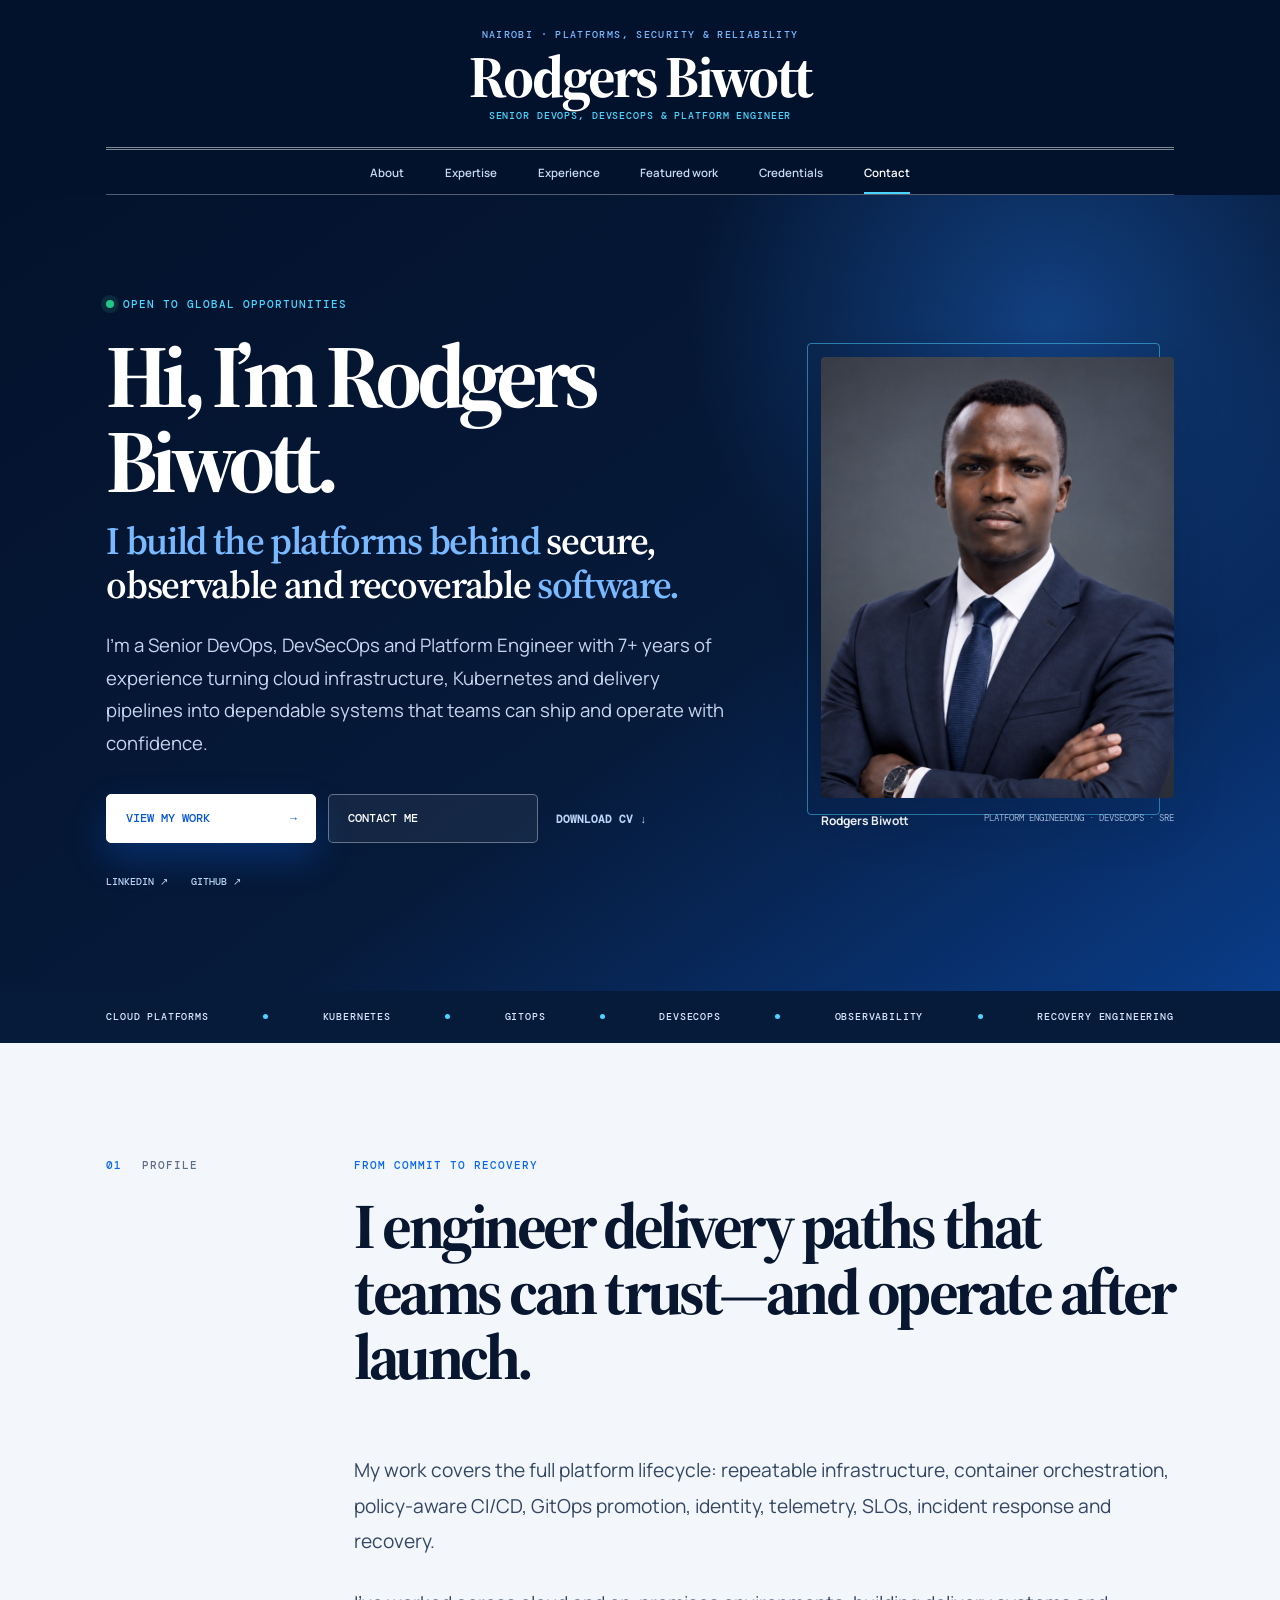
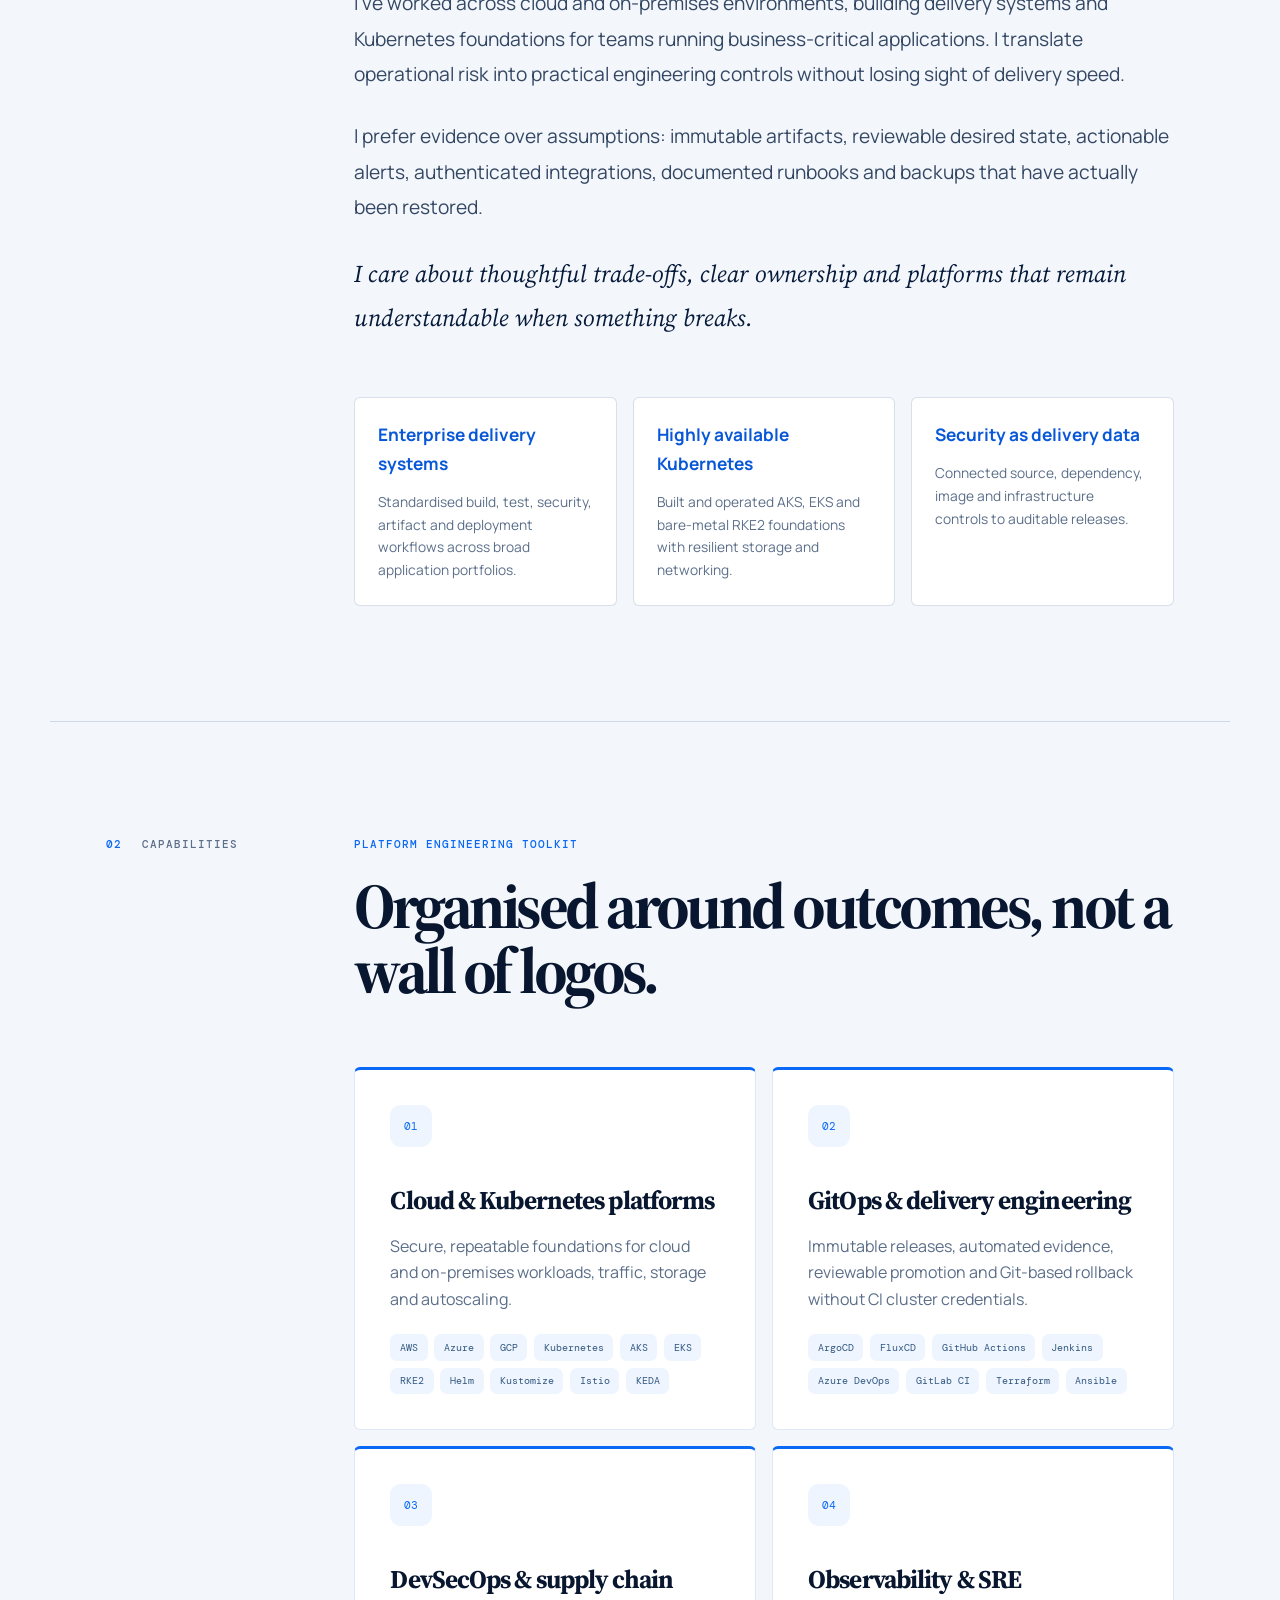
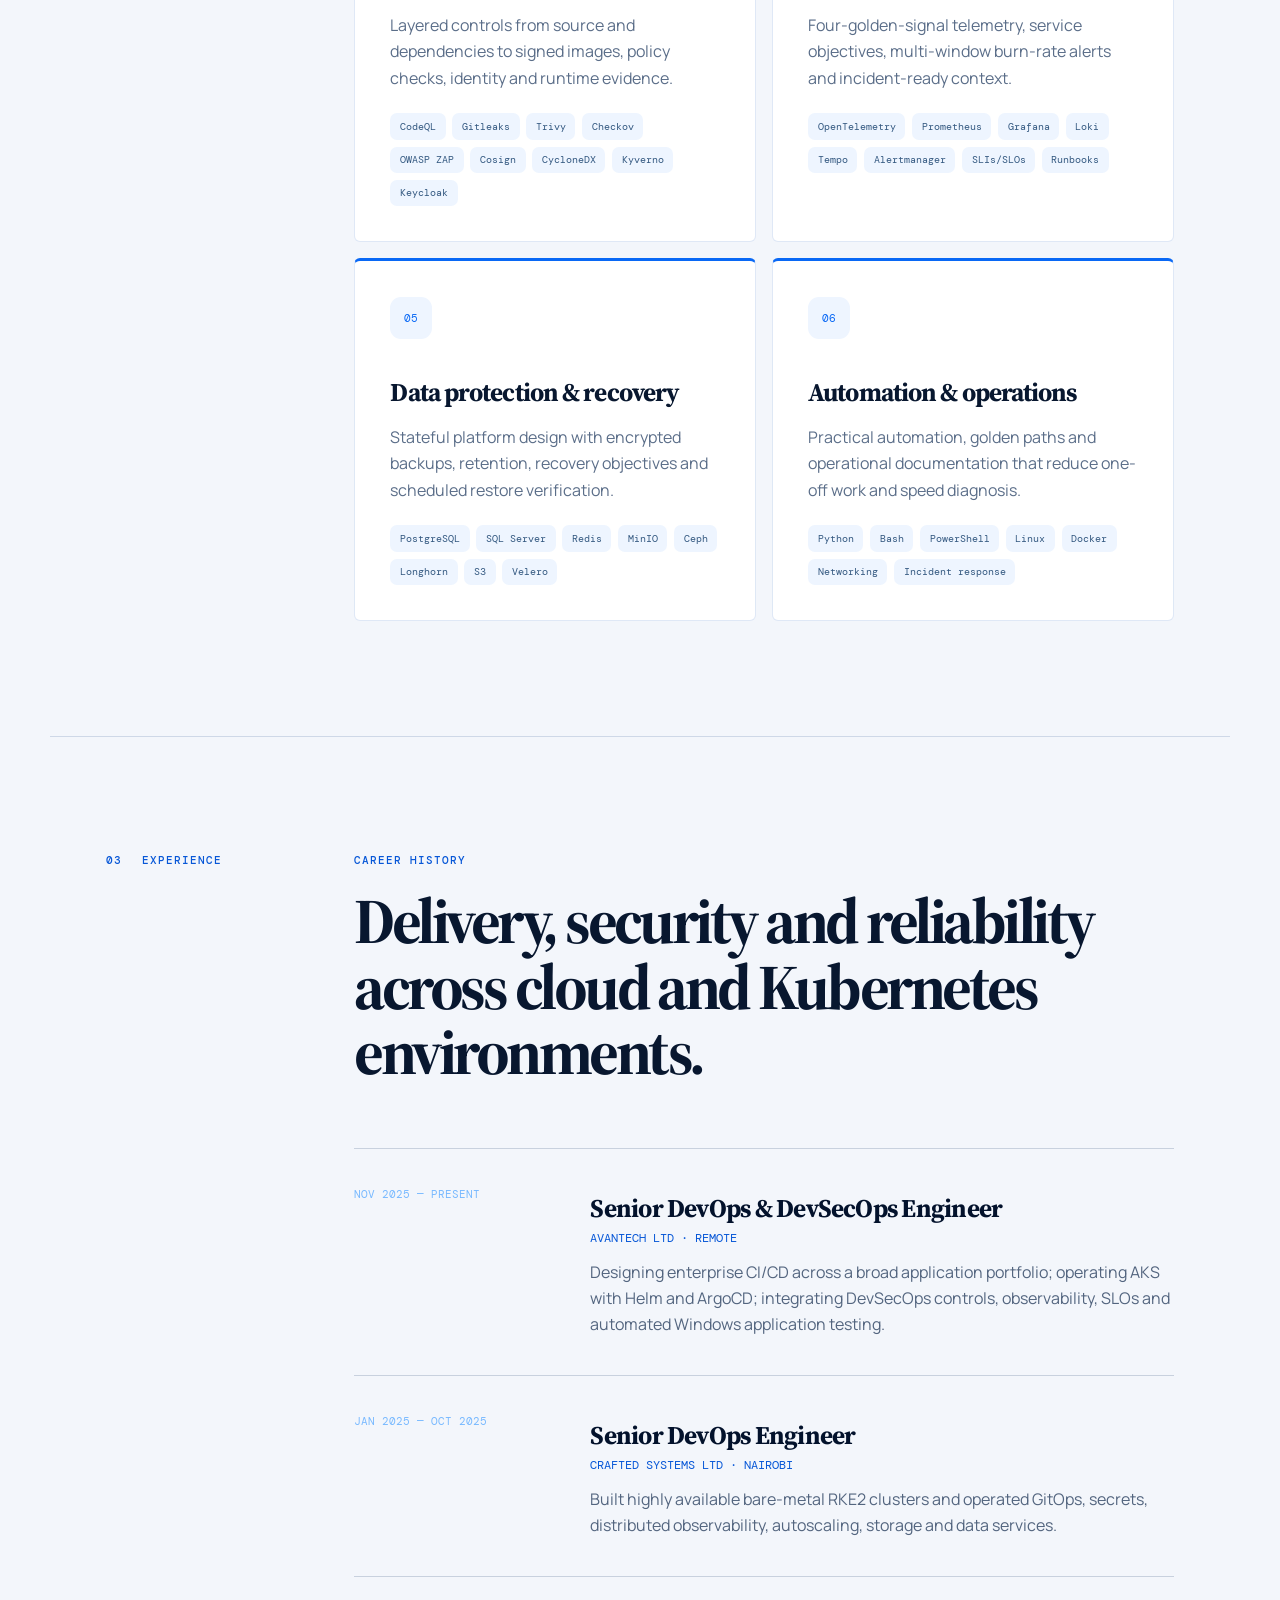
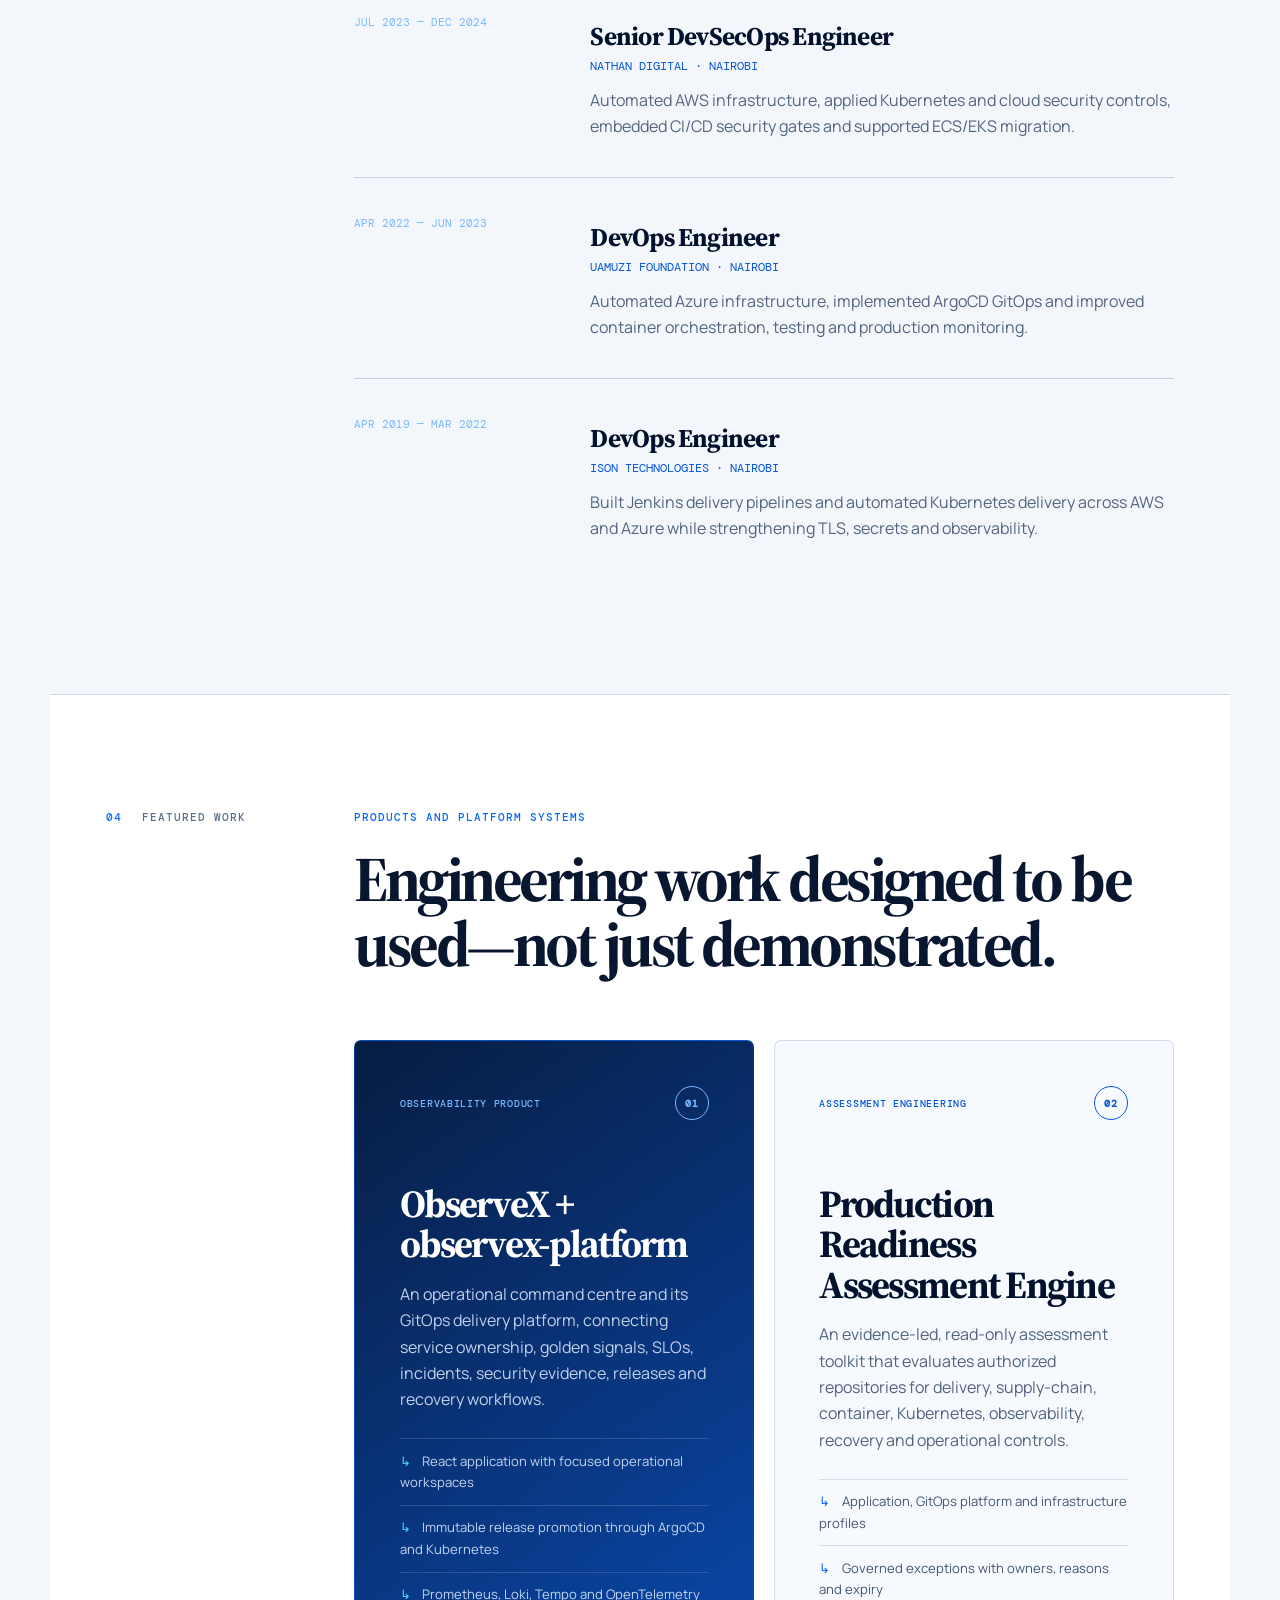
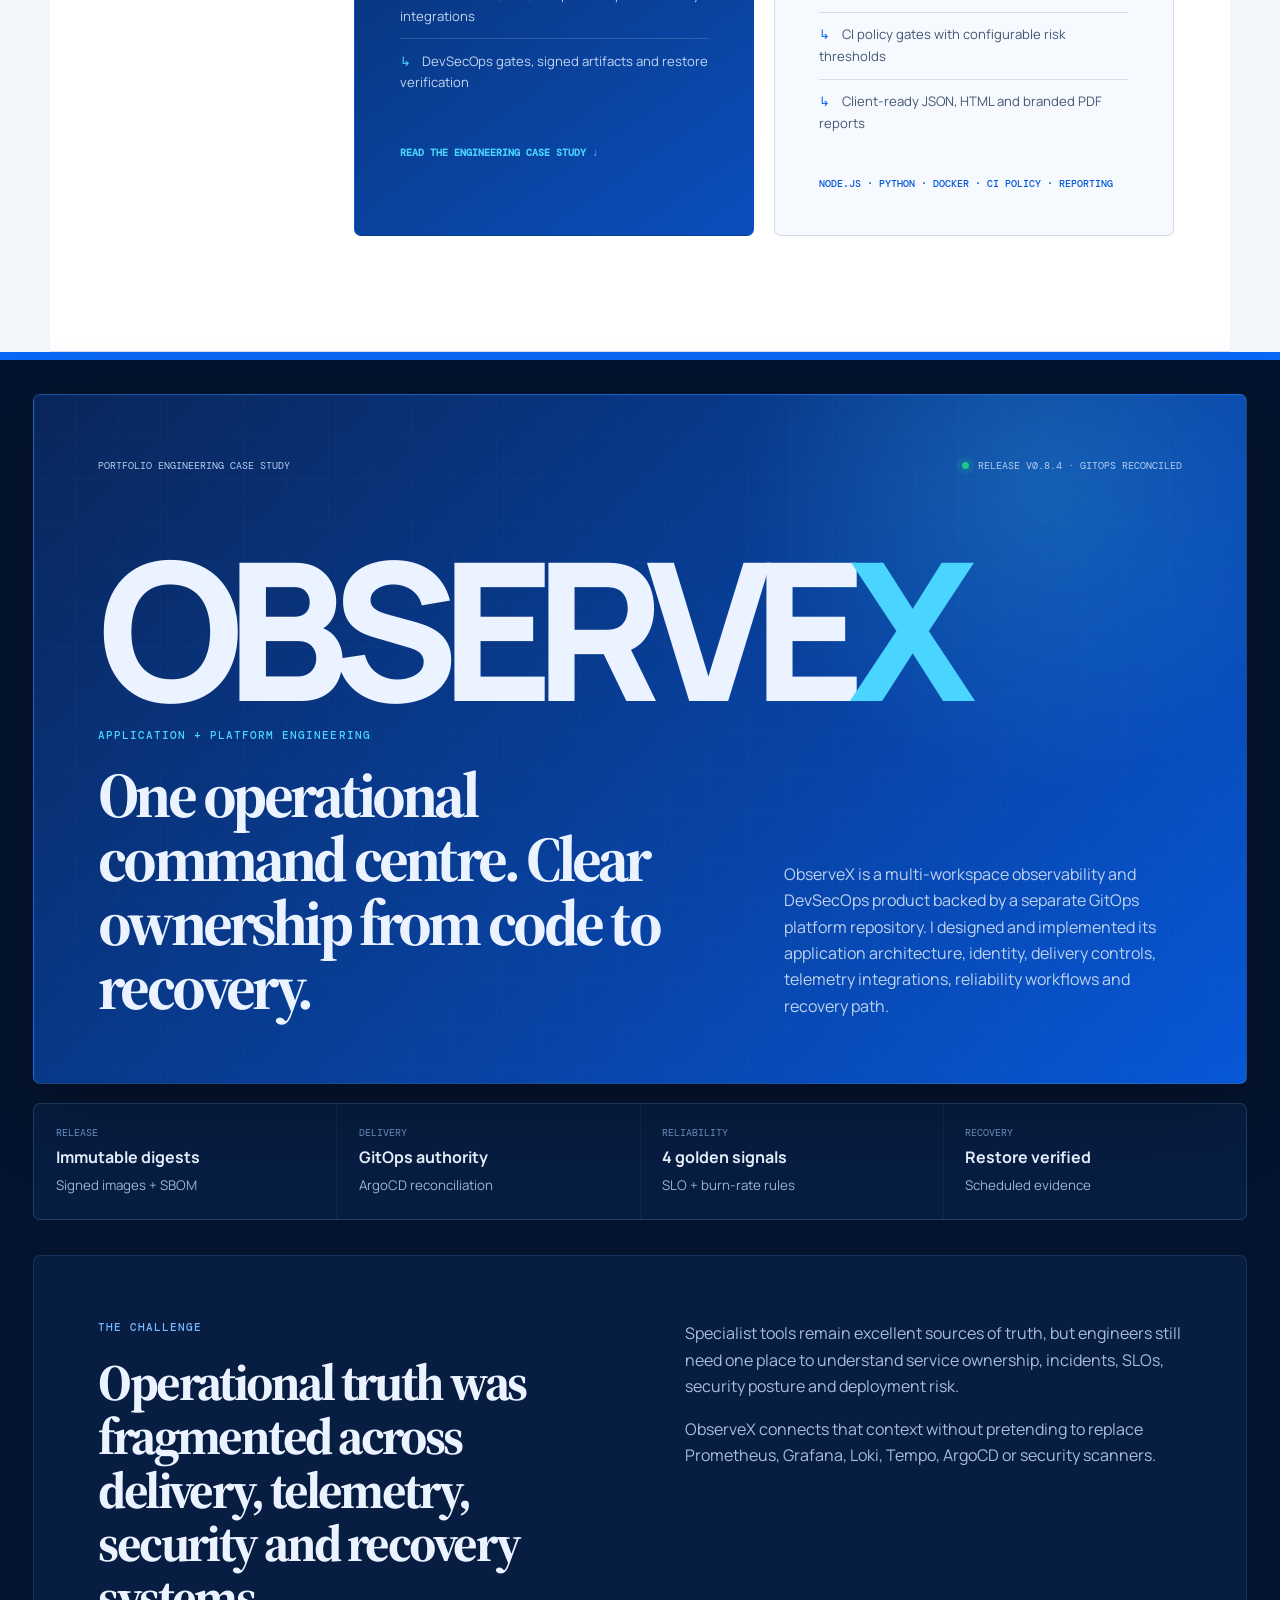
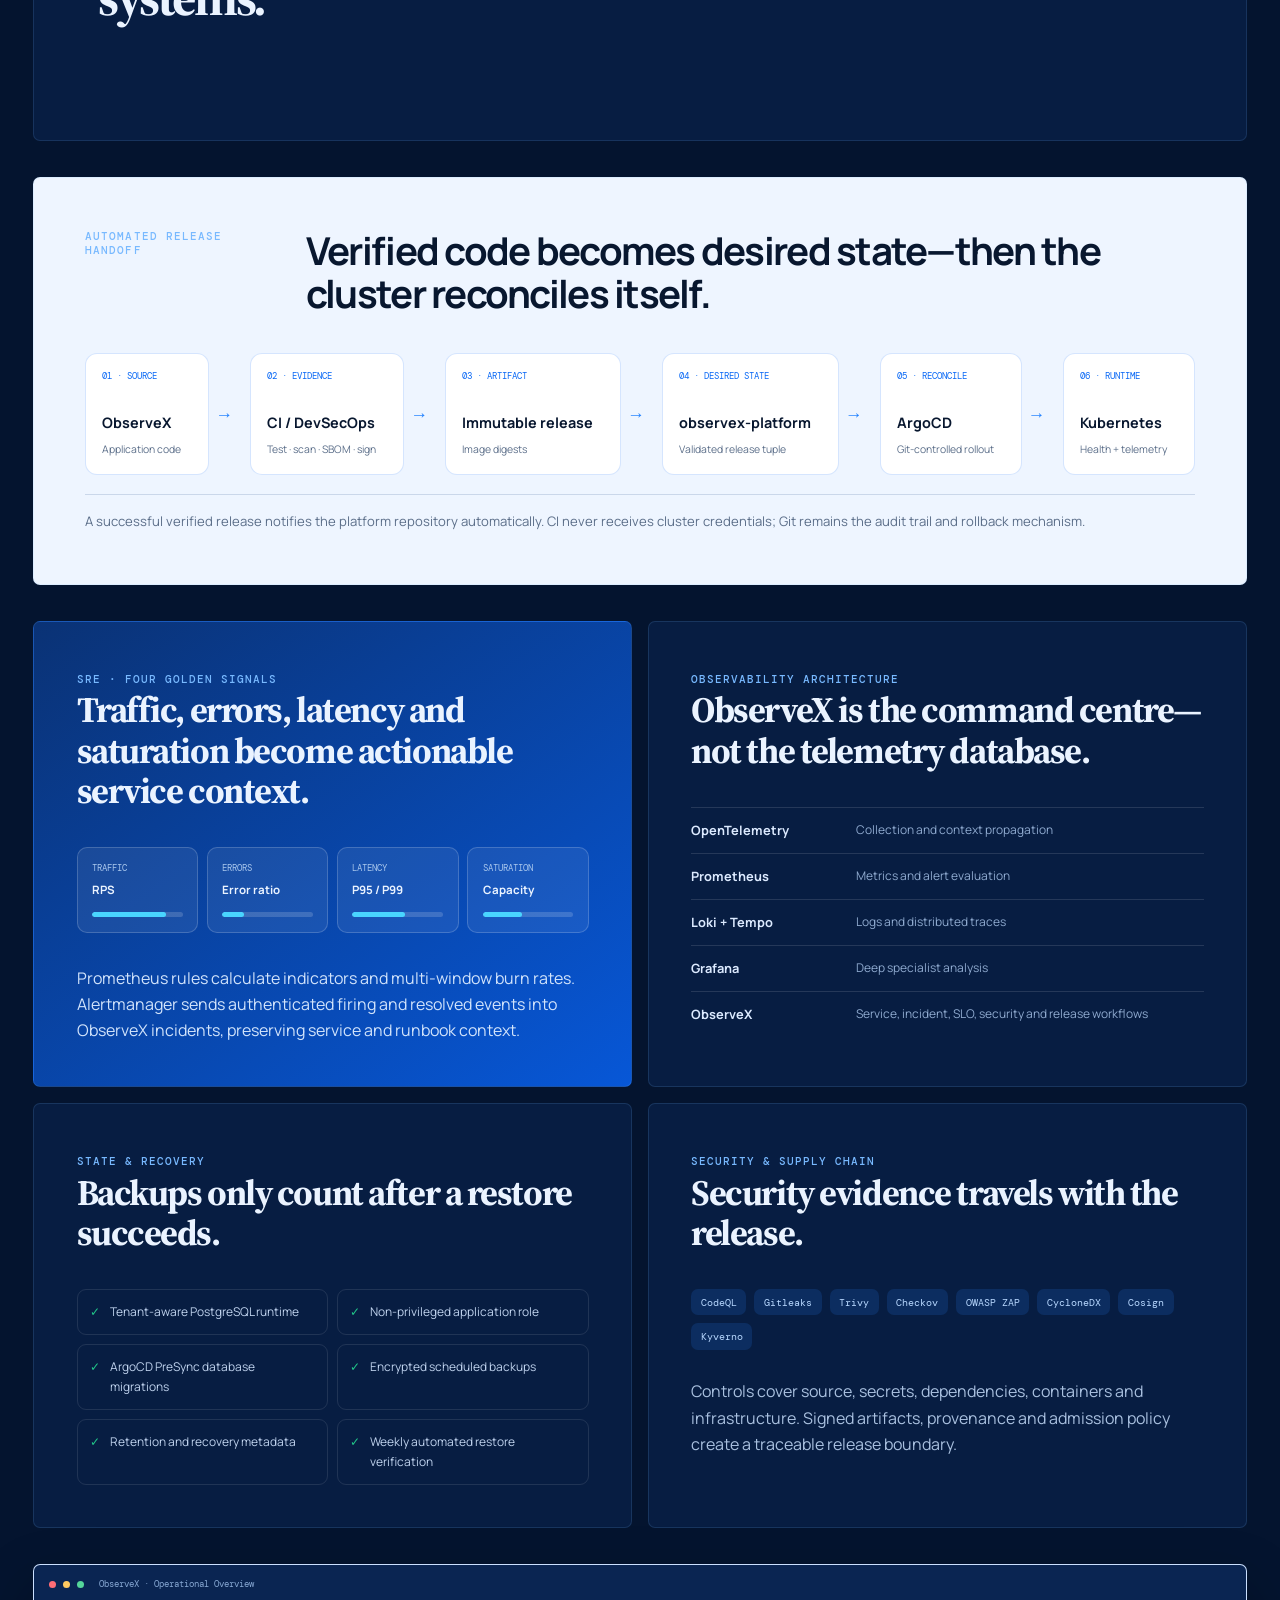
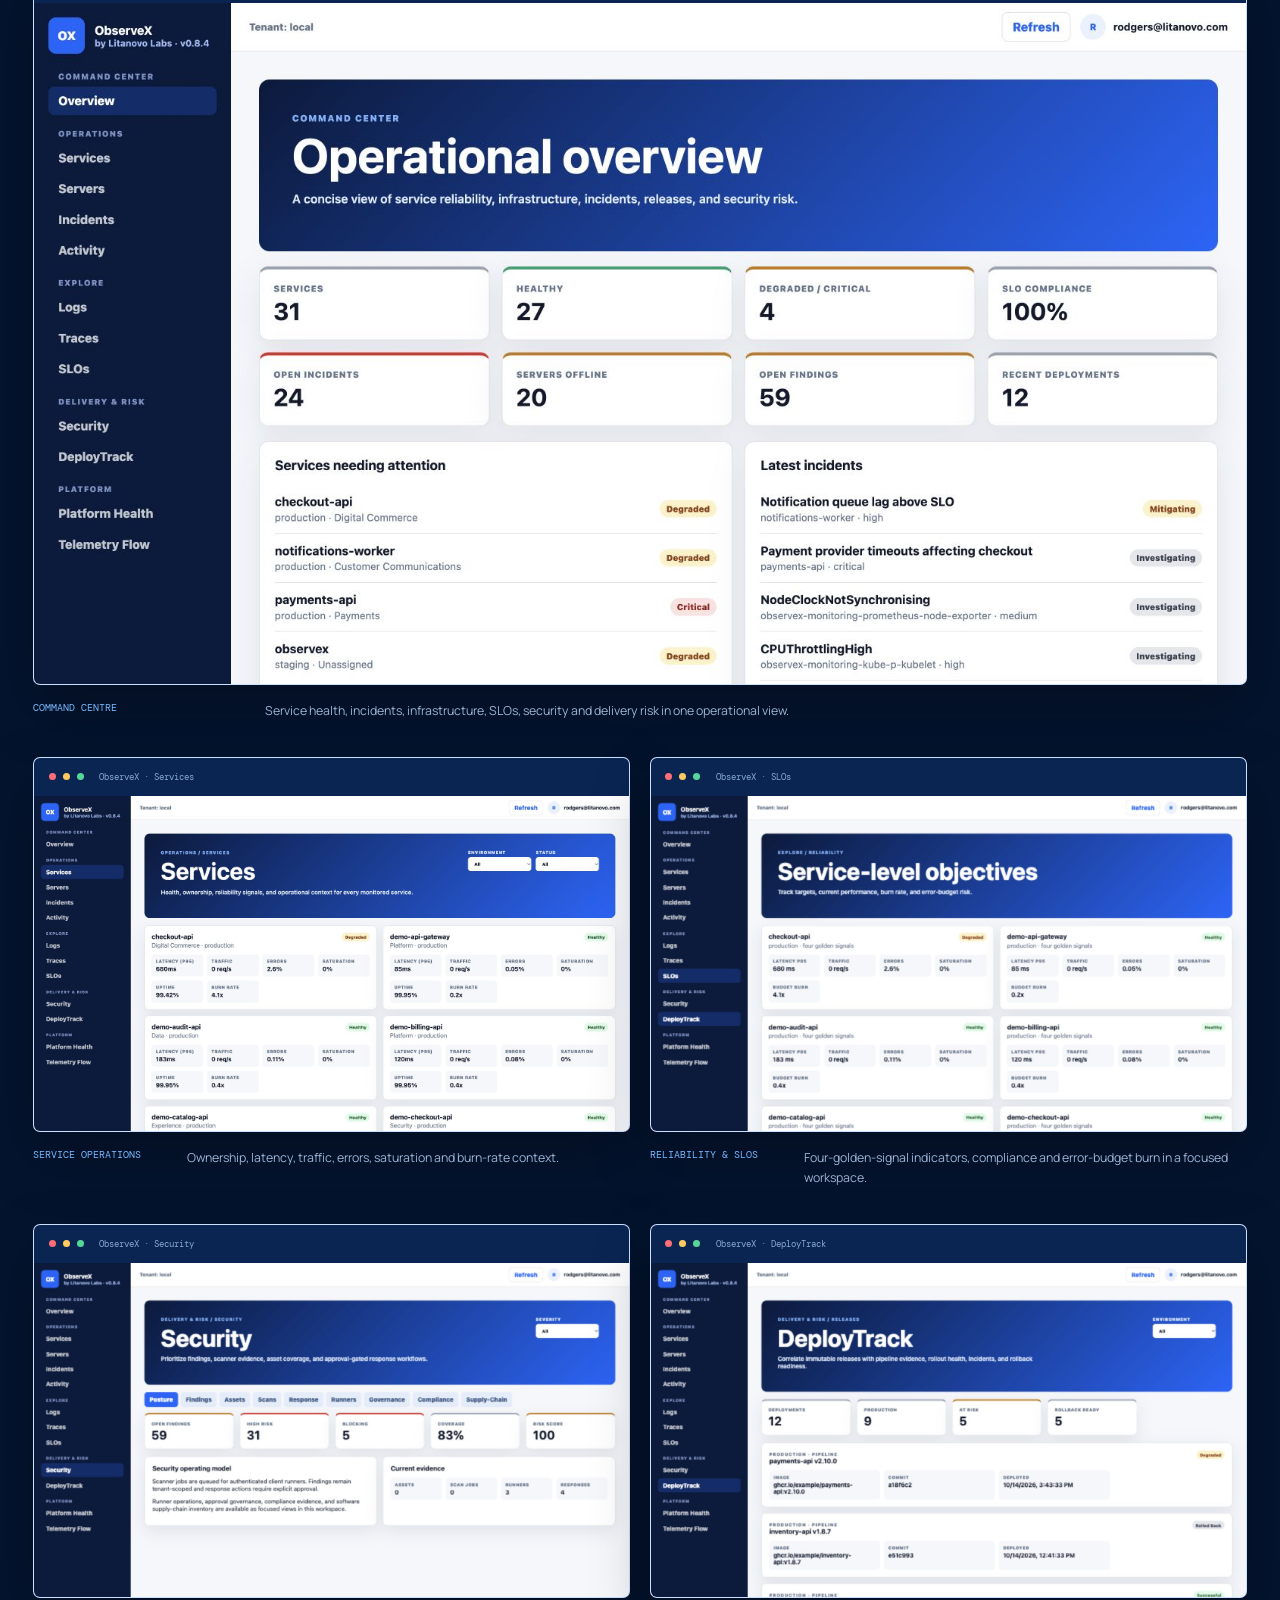
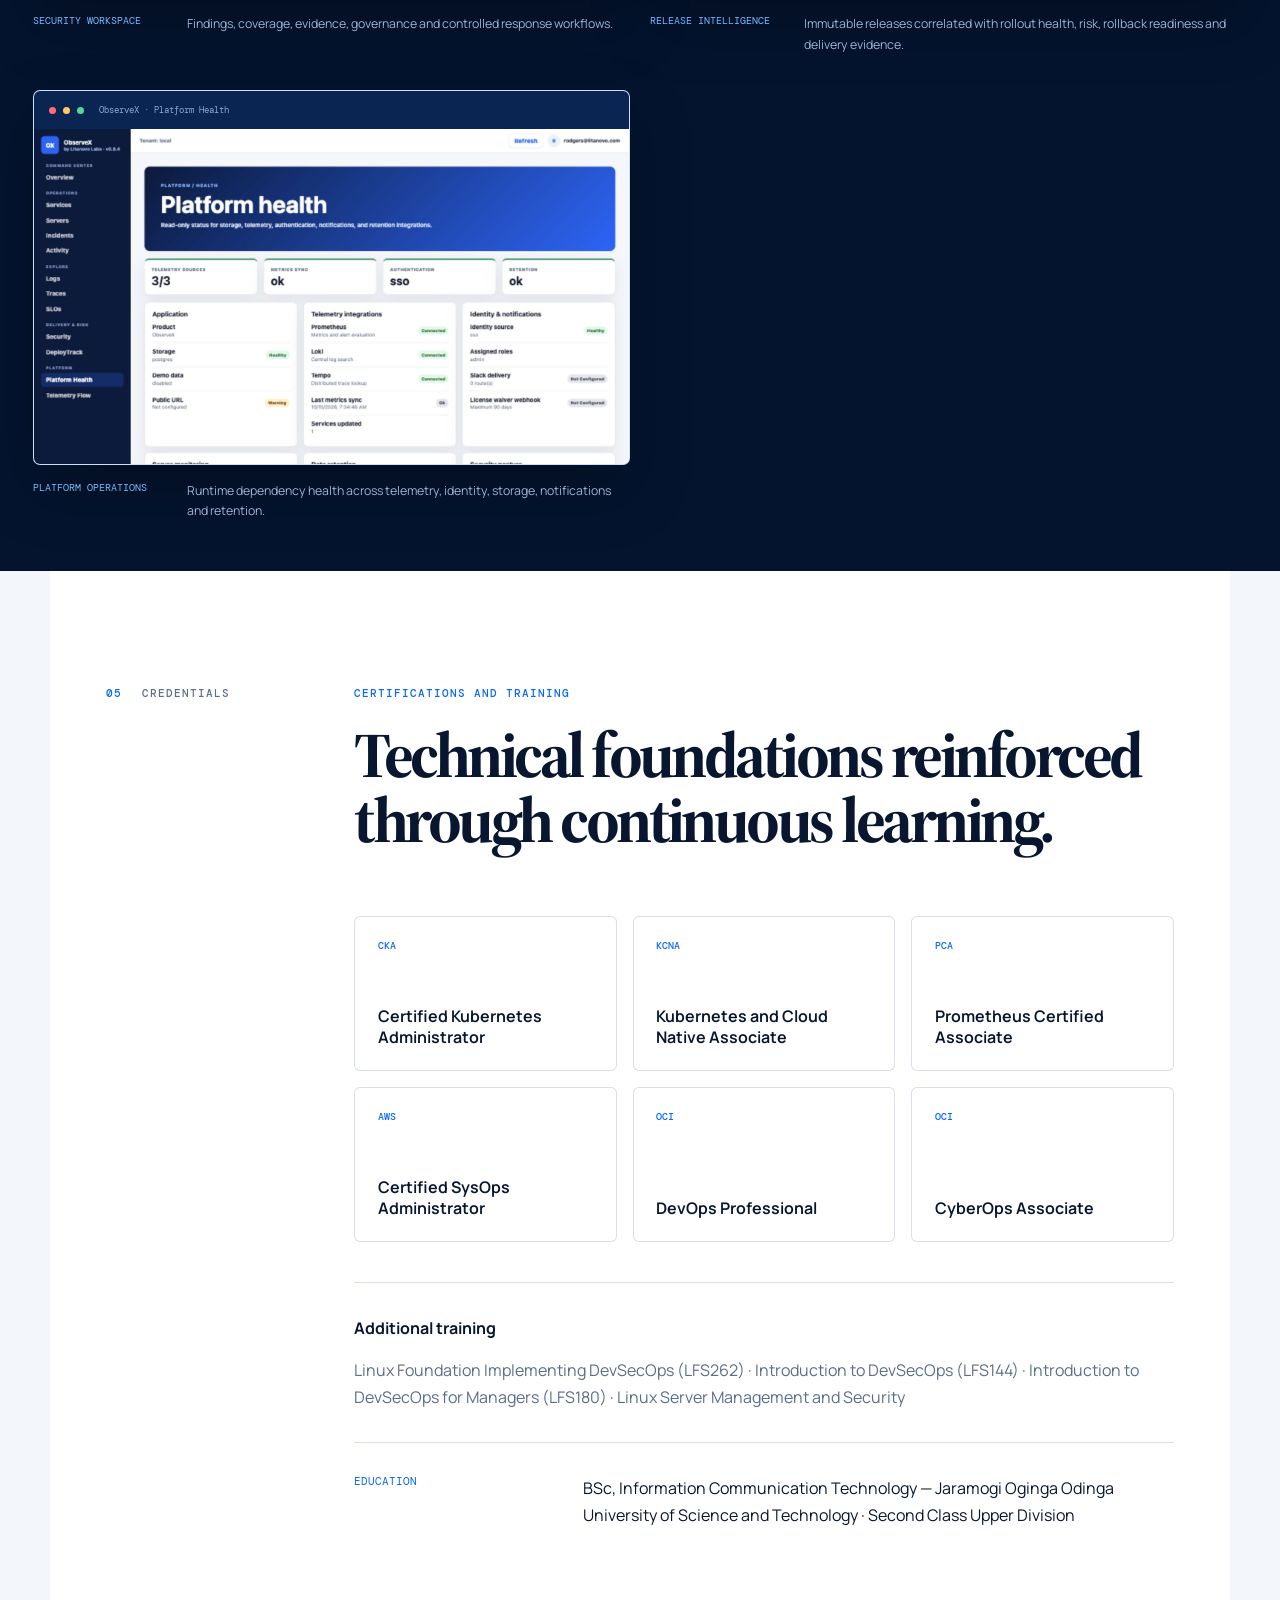
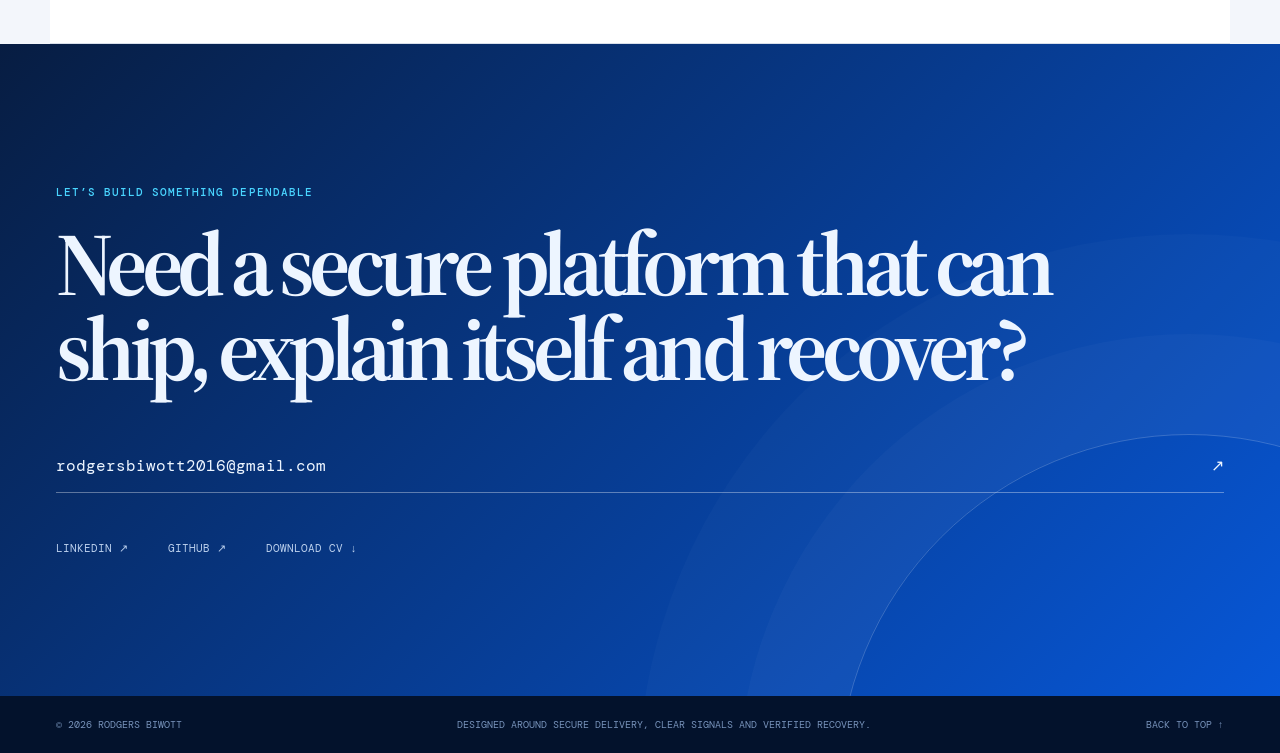
==== commit 9f81fb30: "feat: showcase production readiness engineering" ====
--- a/index.html
+++ b/index.html
@@ -25,7 +25,7 @@
   <p class="header-context">Nairobi · Platforms, security &amp; reliability</p>
   <a class="brand" href="#top" aria-label="Rodgers Biwott, home"><span>Rodgers Biwott</span><small>Senior DevOps, DevSecOps &amp; Platform Engineer</small></a>
   <button class="menu-toggle" type="button" aria-expanded="false" aria-controls="site-nav"><span>Menu</span></button>
-  <nav id="site-nav" aria-label="Primary navigation"><a href="#about">About</a><a href="#skills">Expertise</a><a href="#experience">Experience</a><a href="#observex">Featured work</a><a href="#credentials">Credentials</a><a href="#contact">Contact</a></nav>
+  <nav id="site-nav" aria-label="Primary navigation"><a href="#about">About</a><a href="#skills">Expertise</a><a href="#experience">Experience</a><a href="#work">Featured work</a><a href="#credentials">Credentials</a><a href="#contact">Contact</a></nav>
 </header>
 
 <main id="main">
@@ -35,7 +35,7 @@
       <h1 id="hero-title">Hi, I’m Rodgers Biwott.</h1>
       <p class="hero-lead">I build the platforms behind <em>secure, observable and recoverable</em> software.</p>
       <p class="hero-summary">I’m a Senior DevOps, DevSecOps and Platform Engineer with 7+ years of experience turning cloud infrastructure, Kubernetes and delivery pipelines into dependable systems that teams can ship and operate with confidence.</p>
-      <div class="hero-actions"><a class="button button-primary" href="#observex">View my work <span aria-hidden="true">→</span></a><a class="button button-quiet" href="#contact">Contact me</a><a class="text-link" href="assets/files/Rodgers_Biwott_DevSecOps_CV_2026.docx" download>Download CV ↓</a></div>
+      <div class="hero-actions"><a class="button button-primary" href="#work">View my work <span aria-hidden="true">→</span></a><a class="button button-quiet" href="#contact">Contact me</a><a class="text-link" href="assets/files/Rodgers_Biwott_DevSecOps_CV_2026.docx" download>Download CV ↓</a></div>
       <div class="hero-social"><a href="https://www.linkedin.com/in/rodgersbiwott" target="_blank" rel="noreferrer">LinkedIn ↗</a><a href="https://github.com/kiplongu" target="_blank" rel="noreferrer">GitHub ↗</a></div>
     </div>
     <figure class="portrait reveal"><img src="images/rodgers-biwott-portrait.jpg" alt="Portrait of Rodgers Biwott" width="1000" height="1000"><figcaption><span>Rodgers Biwott</span><small>Platform engineering · DevSecOps · SRE</small></figcaption></figure>
@@ -45,7 +45,7 @@
 
   <section class="section about" id="about" aria-labelledby="about-title">
     <div class="section-label reveal"><span>01</span> Profile</div>
-    <div class="section-content reveal"><p class="kicker">From commit to recovery</p><h2 id="about-title">I engineer delivery paths that teams can trust—and operate after launch.</h2><div class="about-story"><p>My work covers the full platform lifecycle: repeatable infrastructure, container orchestration, policy-aware CI/CD, GitOps promotion, identity, telemetry, SLOs, incident response and recovery.</p><p>I’ve worked across cloud and on-premises environments, building delivery systems and Kubernetes foundations for teams running business-critical applications. I translate operational risk into practical engineering controls without losing sight of delivery speed.</p><p>I prefer evidence over assumptions: immutable artifacts, reviewable desired state, actionable alerts, authenticated integrations, documented runbooks and backups that have actually been restored.</p><p class="about-close">I care about thoughtful trade-offs, clear ownership and platforms that remain understandable when something breaks.</p></div><div class="achievement-list"><article><strong>70+ repositories</strong><span>Standardised enterprise build, test, security, artifact and delivery workflows.</span></article><article><strong>Highly available Kubernetes</strong><span>Built and operated AKS, EKS and bare-metal RKE2 foundations with resilient storage and networking.</span></article><article><strong>Security as delivery data</strong><span>Connected source, dependency, image and infrastructure controls to auditable releases.</span></article></div></div>
+    <div class="section-content reveal"><p class="kicker">From commit to recovery</p><h2 id="about-title">I engineer delivery paths that teams can trust—and operate after launch.</h2><div class="about-story"><p>My work covers the full platform lifecycle: repeatable infrastructure, container orchestration, policy-aware CI/CD, GitOps promotion, identity, telemetry, SLOs, incident response and recovery.</p><p>I’ve worked across cloud and on-premises environments, building delivery systems and Kubernetes foundations for teams running business-critical applications. I translate operational risk into practical engineering controls without losing sight of delivery speed.</p><p>I prefer evidence over assumptions: immutable artifacts, reviewable desired state, actionable alerts, authenticated integrations, documented runbooks and backups that have actually been restored.</p><p class="about-close">I care about thoughtful trade-offs, clear ownership and platforms that remain understandable when something breaks.</p></div><div class="achievement-list"><article><strong>Enterprise delivery systems</strong><span>Standardised build, test, security, artifact and deployment workflows across broad application portfolios.</span></article><article><strong>Highly available Kubernetes</strong><span>Built and operated AKS, EKS and bare-metal RKE2 foundations with resilient storage and networking.</span></article><article><strong>Security as delivery data</strong><span>Connected source, dependency, image and infrastructure controls to auditable releases.</span></article></div></div>
   </section>
 
   <section class="section capabilities" id="skills" aria-labelledby="skills-title">
@@ -63,7 +63,7 @@
   <section class="section experience" id="experience" aria-labelledby="experience-title">
     <div class="section-label reveal"><span>03</span> Experience</div>
     <div class="section-content"><div class="section-heading reveal"><p class="kicker">Career history</p><h2 id="experience-title">Delivery, security and reliability across cloud and Kubernetes environments.</h2></div><ol class="timeline">
-      <li class="reveal"><div class="timeline-date">Nov 2025 — Present</div><div><h3>Senior DevOps &amp; DevSecOps Engineer</h3><p class="company">Avantech Ltd · Remote</p><p>Designing enterprise CI/CD across 70+ repositories; operating AKS with Helm and ArgoCD; integrating DevSecOps controls, observability, SLOs and automated Windows application testing.</p></div></li>
+      <li class="reveal"><div class="timeline-date">Nov 2025 — Present</div><div><h3>Senior DevOps &amp; DevSecOps Engineer</h3><p class="company">Avantech Ltd · Remote</p><p>Designing enterprise CI/CD across a broad application portfolio; operating AKS with Helm and ArgoCD; integrating DevSecOps controls, observability, SLOs and automated Windows application testing.</p></div></li>
       <li class="reveal"><div class="timeline-date">Jan 2025 — Oct 2025</div><div><h3>Senior DevOps Engineer</h3><p class="company">Crafted Systems Ltd · Nairobi</p><p>Built highly available bare-metal RKE2 clusters and operated GitOps, secrets, distributed observability, autoscaling, storage and data services.</p></div></li>
       <li class="reveal"><div class="timeline-date">Jul 2023 — Dec 2024</div><div><h3>Senior DevSecOps Engineer</h3><p class="company">Nathan Digital · Nairobi</p><p>Automated AWS infrastructure, applied Kubernetes and cloud security controls, embedded CI/CD security gates and supported ECS/EKS migration.</p></div></li>
       <li class="reveal"><div class="timeline-date">Apr 2022 — Jun 2023</div><div><h3>DevOps Engineer</h3><p class="company">Uamuzi Foundation · Nairobi</p><p>Automated Azure infrastructure, implemented ArgoCD GitOps and improved container orchestration, testing and production monitoring.</p></div></li>
@@ -71,8 +71,31 @@
     </ol></div>
   </section>
 
+  <section class="section selected-work" id="work" aria-labelledby="work-title">
+    <div class="section-label reveal"><span>04</span> Featured work</div>
+    <div class="section-content">
+      <div class="section-heading reveal"><p class="kicker">Products and platform systems</p><h2 id="work-title">Engineering work designed to be used—not just demonstrated.</h2></div>
+      <div class="work-grid">
+        <article class="work-card work-card-blue reveal">
+          <div class="work-card-top"><span>Observability product</span><strong>01</strong></div>
+          <h3>ObserveX + observex-platform</h3>
+          <p>An operational command centre and its GitOps delivery platform, connecting service ownership, golden signals, SLOs, incidents, security evidence, releases and recovery workflows.</p>
+          <ul><li>React application with focused operational workspaces</li><li>Immutable release promotion through ArgoCD and Kubernetes</li><li>Prometheus, Loki, Tempo and OpenTelemetry integrations</li><li>DevSecOps gates, signed artifacts and restore verification</li></ul>
+          <a href="#observex">Read the engineering case study <span aria-hidden="true">↓</span></a>
+        </article>
+        <article class="work-card reveal">
+          <div class="work-card-top"><span>Assessment engineering</span><strong>02</strong></div>
+          <h3>Production Readiness Assessment Engine</h3>
+          <p>An evidence-led, read-only assessment toolkit that evaluates authorized repositories for delivery, supply-chain, container, Kubernetes, observability, recovery and operational controls.</p>
+          <ul><li>Application, GitOps platform and infrastructure profiles</li><li>Governed exceptions with owners, reasons and expiry</li><li>CI policy gates with configurable risk thresholds</li><li>Client-ready JSON, HTML and branded PDF reports</li></ul>
+          <span class="work-note">Node.js · Python · Docker · CI policy · Reporting</span>
+        </article>
+      </div>
+    </div>
+  </section>
+
   <section class="case-study" id="observex" aria-labelledby="observex-title">
-    <header class="case-study-hero reveal"><div class="case-study-topline"><span>Portfolio case study · Litanovo</span><span class="release-badge"><i></i>Release v0.8.4 · GitOps reconciled</span></div><p class="project-wordmark">OBSERVE<span>X</span></p><div class="case-study-intro"><div><p class="kicker">Application + platform engineering</p><h2 id="observex-title">One operational command centre. Clear ownership from code to recovery.</h2></div><p>ObserveX is a multi-workspace observability and DevSecOps product backed by a separate GitOps platform repository. I designed and implemented its application architecture, identity, delivery controls, telemetry integrations, reliability workflows and recovery path.</p></div></header>
+    <header class="case-study-hero reveal"><div class="case-study-topline"><span>Portfolio engineering case study</span><span class="release-badge"><i></i>Release v0.8.4 · GitOps reconciled</span></div><p class="project-wordmark">OBSERVE<span>X</span></p><div class="case-study-intro"><div><p class="kicker">Application + platform engineering</p><h2 id="observex-title">One operational command centre. Clear ownership from code to recovery.</h2></div><p>ObserveX is a multi-workspace observability and DevSecOps product backed by a separate GitOps platform repository. I designed and implemented its application architecture, identity, delivery controls, telemetry integrations, reliability workflows and recovery path.</p></div></header>
 
     <div class="proof-bar reveal"><article><span>Release</span><strong>Immutable digests</strong><small>Signed images + SBOM</small></article><article><span>Delivery</span><strong>GitOps authority</strong><small>ArgoCD reconciliation</small></article><article><span>Reliability</span><strong>4 golden signals</strong><small>SLO + burn-rate rules</small></article><article><span>Recovery</span><strong>Restore verified</strong><small>Scheduled evidence</small></article></div>
 
@@ -91,7 +114,7 @@
 
   </section>
 
-  <section class="section credentials" id="credentials" aria-labelledby="credentials-title"><div class="section-label reveal"><span>04</span> Credentials</div><div class="section-content reveal"><p class="kicker">Certifications and training</p><h2 id="credentials-title">Technical foundations reinforced through continuous learning.</h2><ul class="credential-grid"><li><span>CKA</span>Certified Kubernetes Administrator</li><li><span>KCNA</span>Kubernetes and Cloud Native Associate</li><li><span>PCA</span>Prometheus Certified Associate</li><li><span>AWS</span>Certified SysOps Administrator</li><li><span>OCI</span>DevOps Professional</li><li><span>OCI</span>CyberOps Associate</li></ul><div class="training"><h3>Additional training</h3><p>Linux Foundation Implementing DevSecOps (LFS262) · Introduction to DevSecOps (LFS144) · Introduction to DevSecOps for Managers (LFS180) · Linux Server Management and Security</p></div><p class="education"><span>Education</span>BSc, Information Communication Technology — Jaramogi Oginga Odinga University of Science and Technology · Second Class Upper Division</p></div></section>
+  <section class="section credentials" id="credentials" aria-labelledby="credentials-title"><div class="section-label reveal"><span>05</span> Credentials</div><div class="section-content reveal"><p class="kicker">Certifications and training</p><h2 id="credentials-title">Technical foundations reinforced through continuous learning.</h2><ul class="credential-grid"><li><span>CKA</span>Certified Kubernetes Administrator</li><li><span>KCNA</span>Kubernetes and Cloud Native Associate</li><li><span>PCA</span>Prometheus Certified Associate</li><li><span>AWS</span>Certified SysOps Administrator</li><li><span>OCI</span>DevOps Professional</li><li><span>OCI</span>CyberOps Associate</li></ul><div class="training"><h3>Additional training</h3><p>Linux Foundation Implementing DevSecOps (LFS262) · Introduction to DevSecOps (LFS144) · Introduction to DevSecOps for Managers (LFS180) · Linux Server Management and Security</p></div><p class="education"><span>Education</span>BSc, Information Communication Technology — Jaramogi Oginga Odinga University of Science and Technology · Second Class Upper Division</p></div></section>
 
   <section class="contact" id="contact" aria-labelledby="contact-title"><div class="contact-inner reveal"><p class="eyebrow">Let’s build something dependable</p><h2 id="contact-title">Need a secure platform that can ship, explain itself and recover?</h2><a class="contact-email" href="mailto:rodgersbiwott2016@gmail.com">rodgersbiwott2016@gmail.com <span aria-hidden="true">↗</span></a><div class="contact-links"><a href="https://www.linkedin.com/in/rodgersbiwott" target="_blank" rel="noreferrer">LinkedIn ↗</a><a href="https://github.com/kiplongu" target="_blank" rel="noreferrer">GitHub ↗</a><a href="assets/files/Rodgers_Biwott_DevSecOps_CV_2026.docx" download>Download CV ↓</a></div></div></section>
 </main>
--- a/assets/css/portfolio.css
+++ b/assets/css/portfolio.css
@@ -498,3 +498,77 @@
   .portrait figcaption { flex-direction: column; }
   .portrait figcaption small { text-align: left; }
 }
+
+/* Blue editorial masthead and featured product work. */
+.site-header {
+  max-width: none;
+  padding-left: max(var(--pad), calc((100vw - var(--page-width)) / 2 + var(--pad)));
+  padding-right: max(var(--pad), calc((100vw - var(--page-width)) / 2 + var(--pad)));
+  color: #fff;
+  background: var(--navy-950);
+}
+.header-context { color: var(--blue-300); }
+.brand { color: #fff; }
+.brand > span { color: #fff; }
+.brand small { color: var(--cyan); }
+.site-header nav { border-top-color: rgba(255,255,255,.5); border-bottom-color: rgba(255,255,255,.32); }
+.site-header nav a { color: #c7d9f2; }
+.site-header nav a:hover,
+.site-header nav a:focus-visible,
+.site-header nav a.is-active { color: #fff; }
+.site-header nav a::after { background: var(--cyan); }
+
+.hero {
+  max-width: none;
+  padding-left: max(var(--pad), calc((100vw - var(--page-width)) / 2 + var(--pad)));
+  padding-right: max(var(--pad), calc((100vw - var(--page-width)) / 2 + var(--pad)));
+  color: #fff;
+  background: radial-gradient(circle at 82% 16%, rgba(38,132,255,.36), transparent 29%), linear-gradient(145deg, var(--navy-950), var(--navy-900) 58%, #0a3c88);
+}
+.hero .eyebrow { color: var(--cyan); }
+.hero h1 { color: #fff; }
+.hero-lead { color: var(--blue-300); }
+.hero-lead em { color: #fff; }
+.hero-summary { color: #c5d6ed; }
+.hero .button-primary { color: var(--blue-700); background: #fff; border-color: #fff; }
+.hero .button-primary:hover { color: var(--navy-950); background: var(--cyan); border-color: var(--cyan); }
+.hero .button-quiet { color: #fff; background: rgba(255,255,255,.06); border-color: rgba(255,255,255,.35); }
+.hero .button-quiet:hover { color: #fff; border-color: var(--cyan); background: rgba(73,213,255,.08); }
+.hero .text-link,
+.hero-social a { color: #bad3f5; }
+.hero .text-link:hover,
+.hero-social a:hover { color: #fff; }
+.portrait::before { border-color: rgba(73,213,255,.52); }
+.portrait figcaption { color: #a9c2e4; }
+.portrait figcaption span { color: #fff; }
+
+.selected-work { background: #fff; }
+.work-grid { display: grid; grid-template-columns: repeat(2, minmax(0, 1fr)); gap: 1.2rem; }
+.work-card { min-width: 0; padding: clamp(1.7rem, 3.5vw, 3rem); border: 1px solid var(--line); border-radius: 7px; background: #f6f9fe; }
+.work-card-blue { color: #edf5ff; background: linear-gradient(145deg, #071d42, #0a4fbd); border-color: rgba(9,104,245,.35); }
+.work-card-top { display: flex; align-items: center; justify-content: space-between; gap: 1rem; margin-bottom: clamp(2.8rem, 5vw, 5rem); color: var(--blue-700); font: 500 .62rem var(--mono); letter-spacing: .07em; text-transform: uppercase; }
+.work-card-blue .work-card-top { color: var(--blue-300); }
+.work-card-top strong { display: grid; place-items: center; width: 34px; height: 34px; border: 1px solid currentColor; border-radius: 50%; }
+.work-card h3 { margin-bottom: 1rem; color: var(--navy-950); font: 700 clamp(1.8rem, 3vw, 3rem)/1.05 var(--editorial); letter-spacing: -.045em; }
+.work-card-blue h3 { color: #fff; }
+.work-card > p { color: #51637e; }
+.work-card-blue > p { color: #c0d2eb; }
+.work-card ul { padding: 0; margin: 1.6rem 0 2rem; list-style: none; }
+.work-card li { padding: .7rem 0; border-top: 1px solid rgba(8,39,88,.13); color: #435773; font-size: .82rem; }
+.work-card-blue li { color: #c2d6f1; border-top-color: rgba(255,255,255,.14); }
+.work-card li::before { content: "↳"; margin-right: .7rem; color: var(--blue-600); }
+.work-card-blue li::before { color: var(--cyan); }
+.work-card a { color: var(--blue-700); font: 600 .65rem var(--mono); text-decoration: none; text-transform: uppercase; }
+.work-card-blue a { color: var(--cyan); }
+.work-card a:hover { text-decoration: underline; }
+.work-note { display: block; color: var(--blue-700); font: 500 .61rem var(--mono); text-transform: uppercase; }
+
+@media (max-width: 900px) {
+  .work-grid { grid-template-columns: 1fr; }
+}
+
+@media (max-width: 720px) {
+  .menu-toggle { color: #fff; }
+  .site-header nav { background: transparent; border-bottom-color: rgba(255,255,255,.32); }
+  .site-header nav a { border-bottom-color: rgba(255,255,255,.1); }
+}
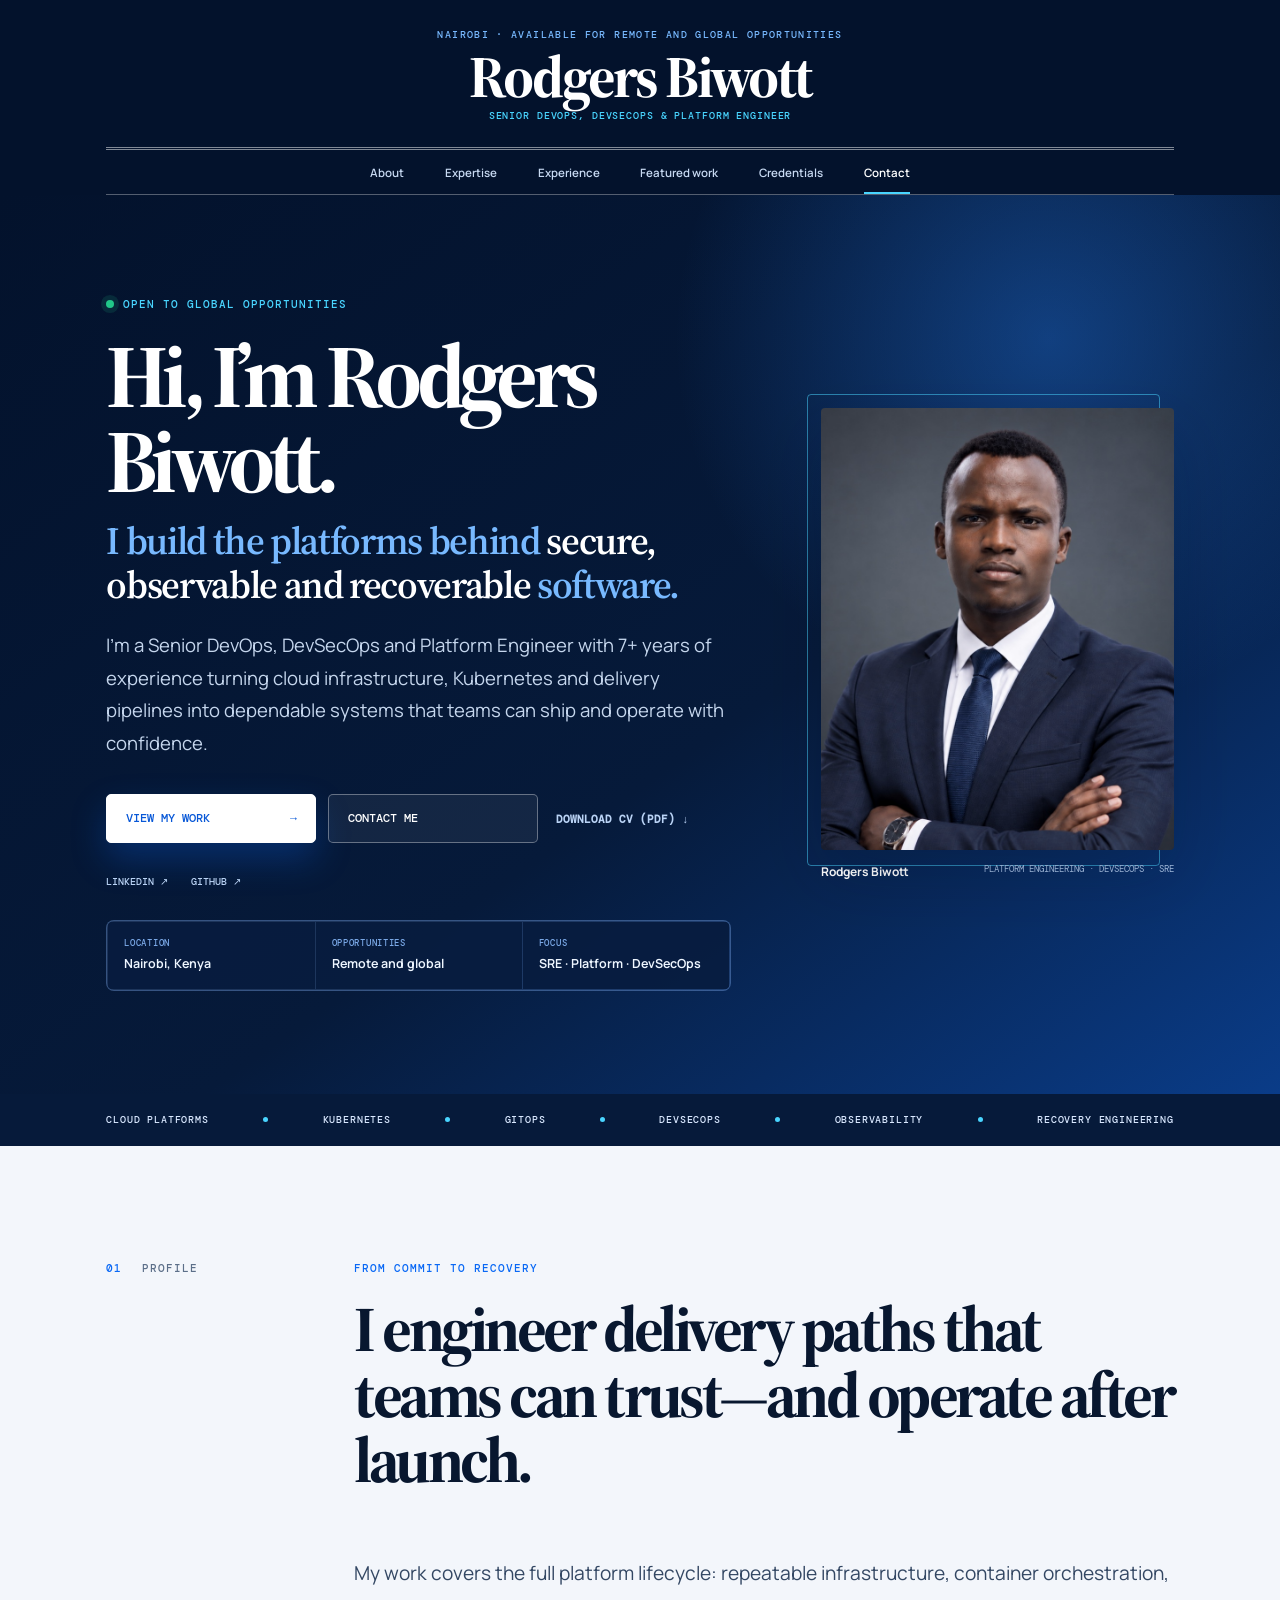
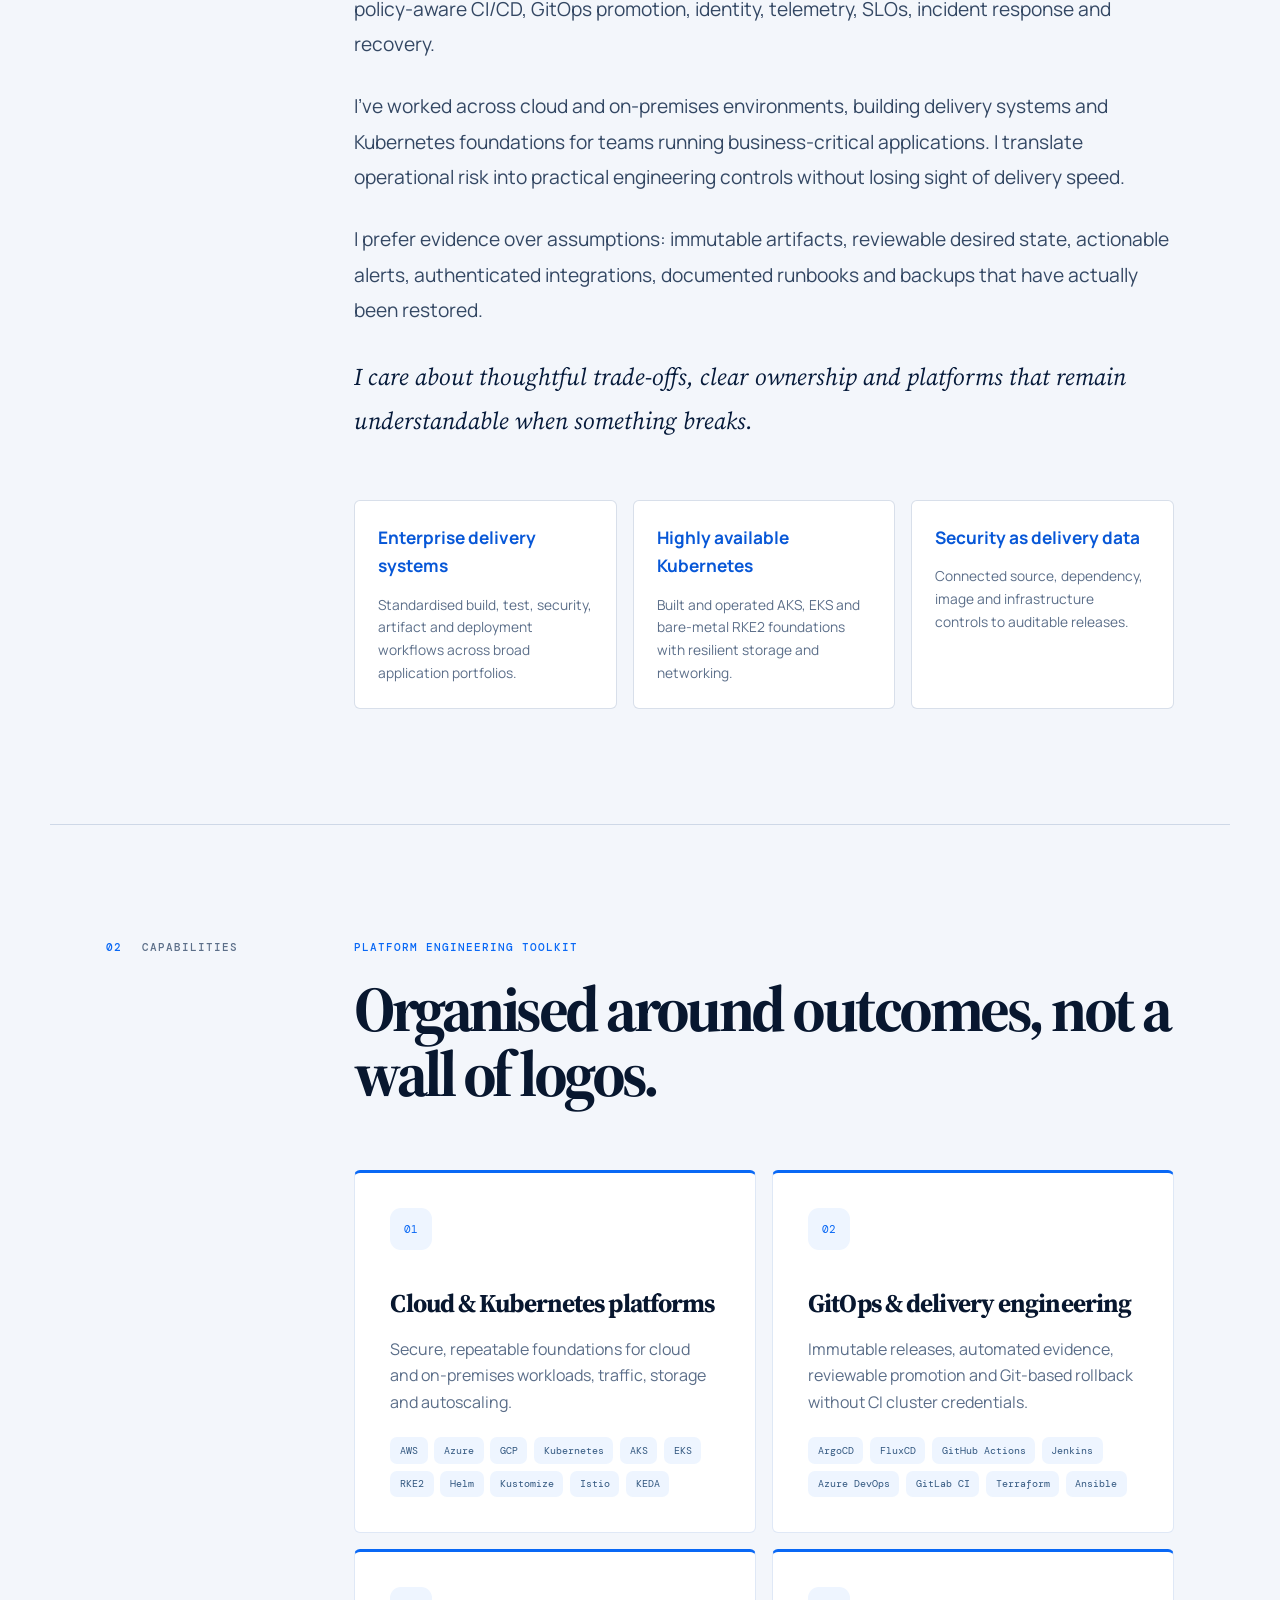
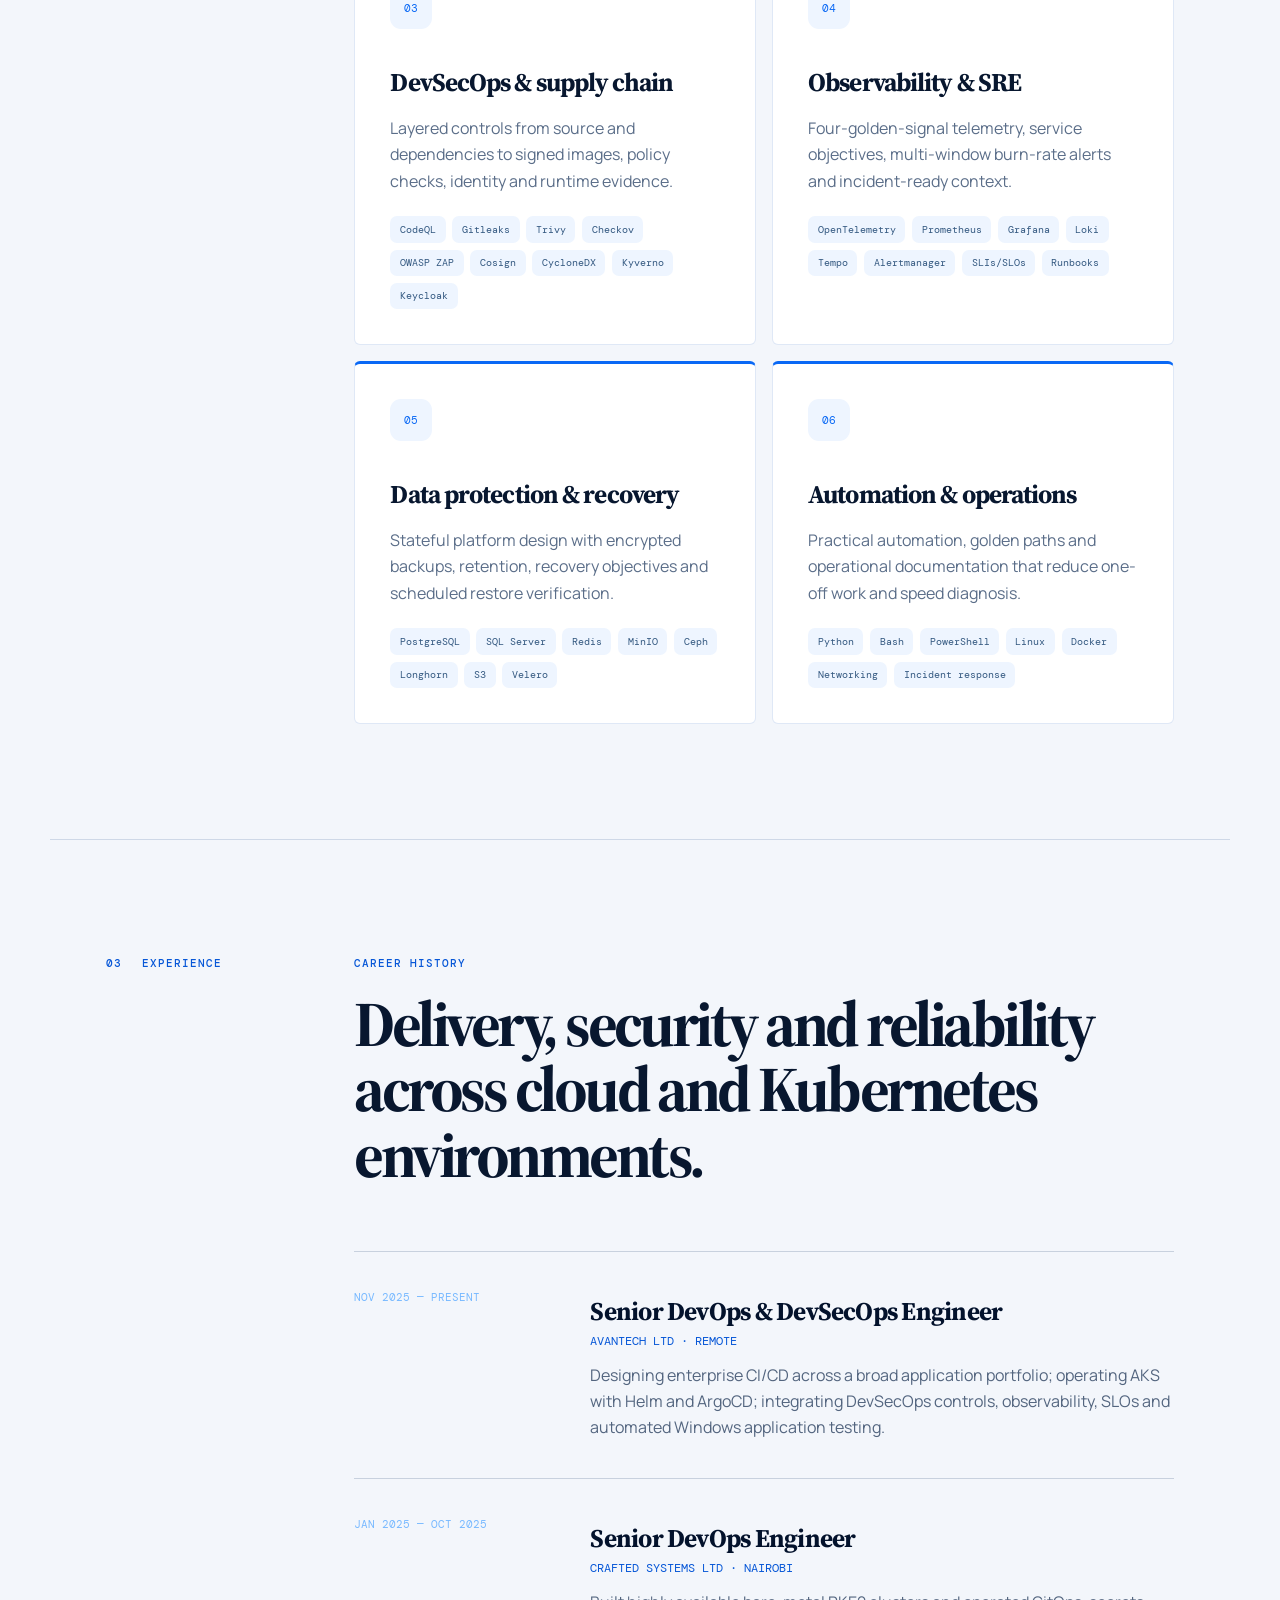
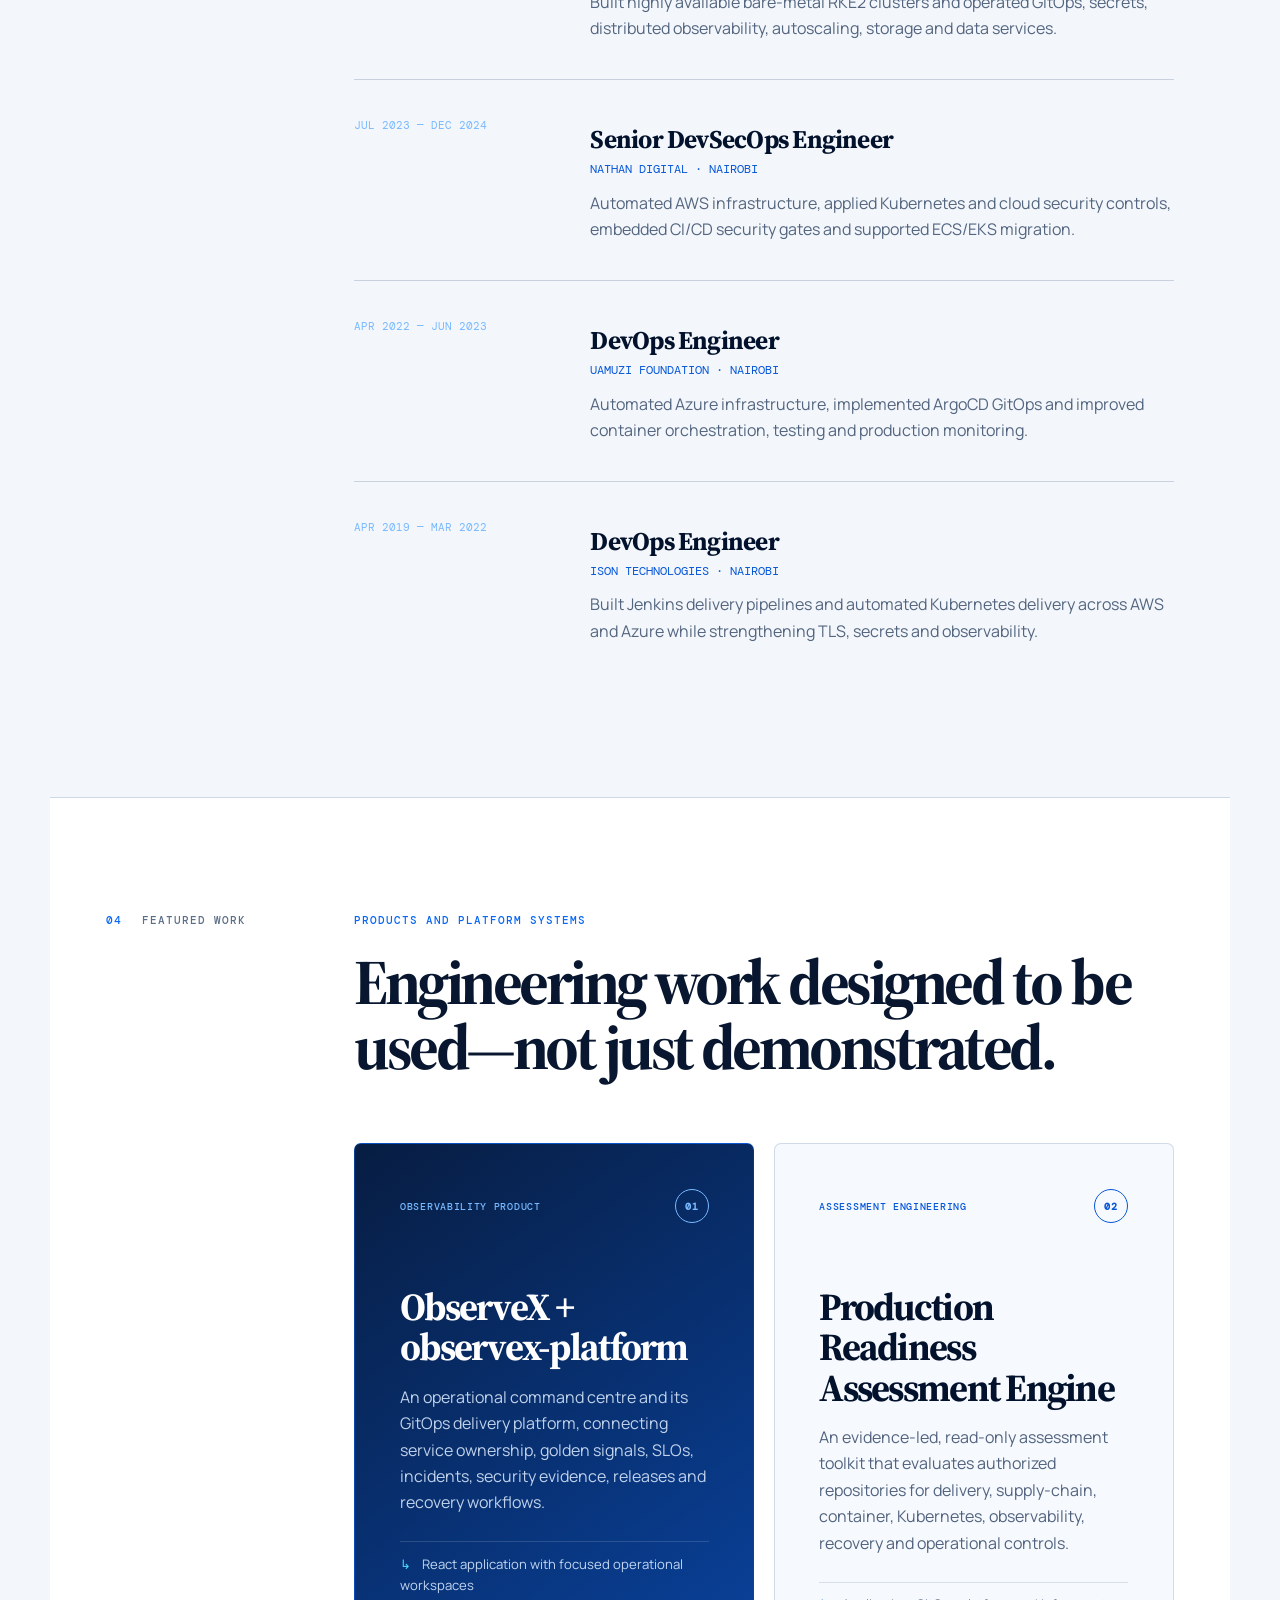
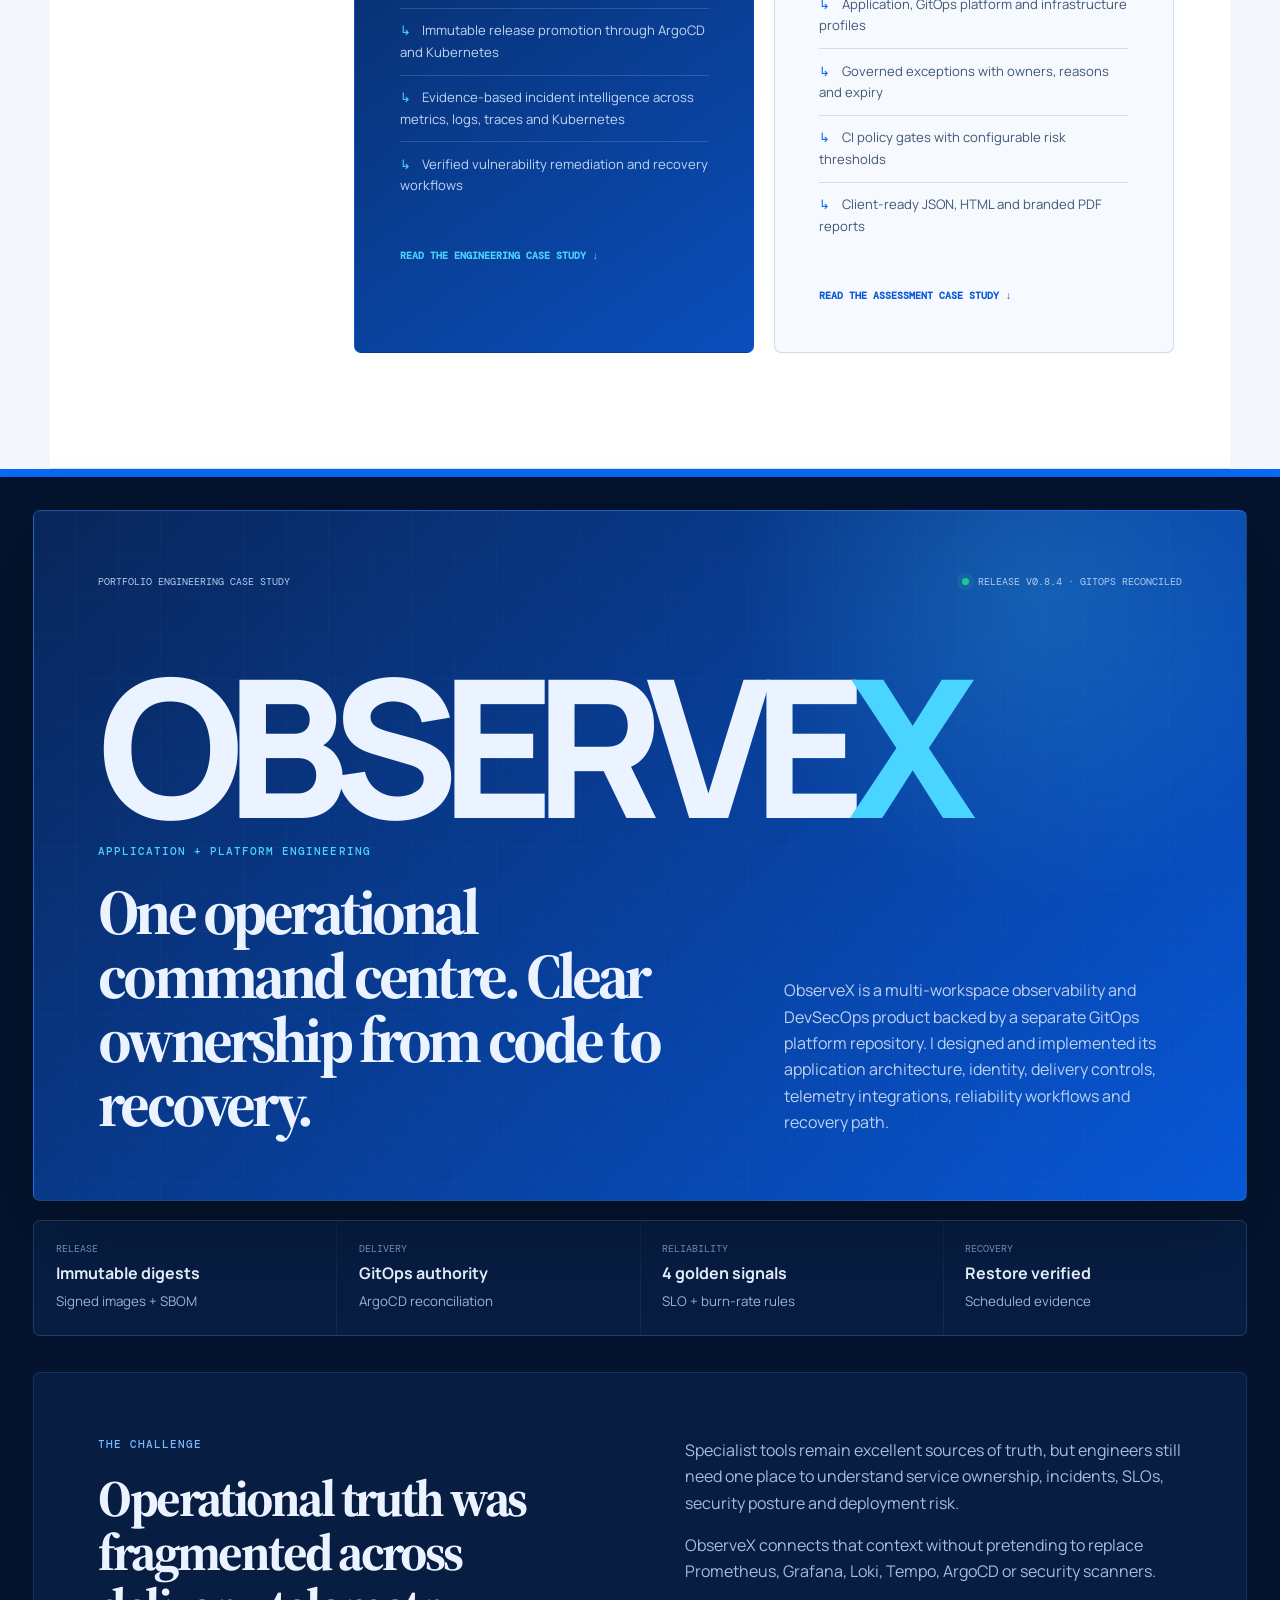
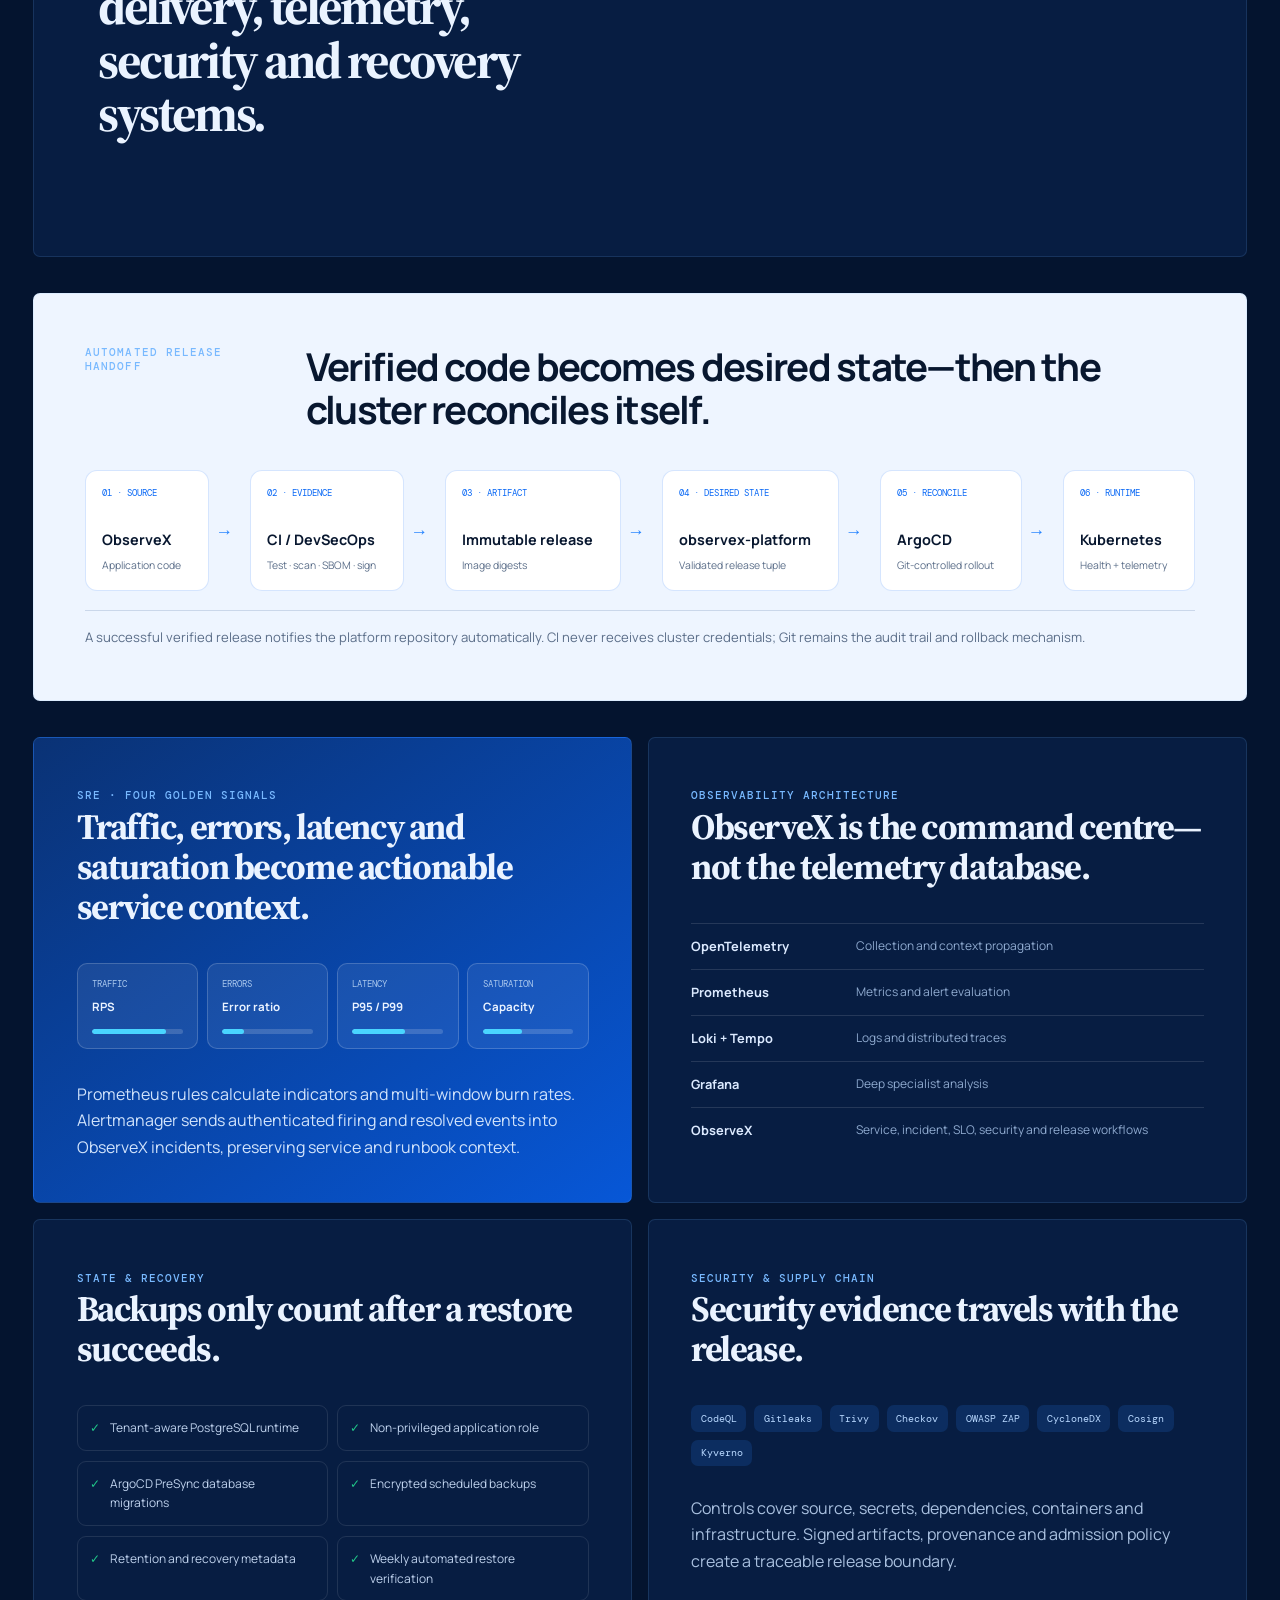
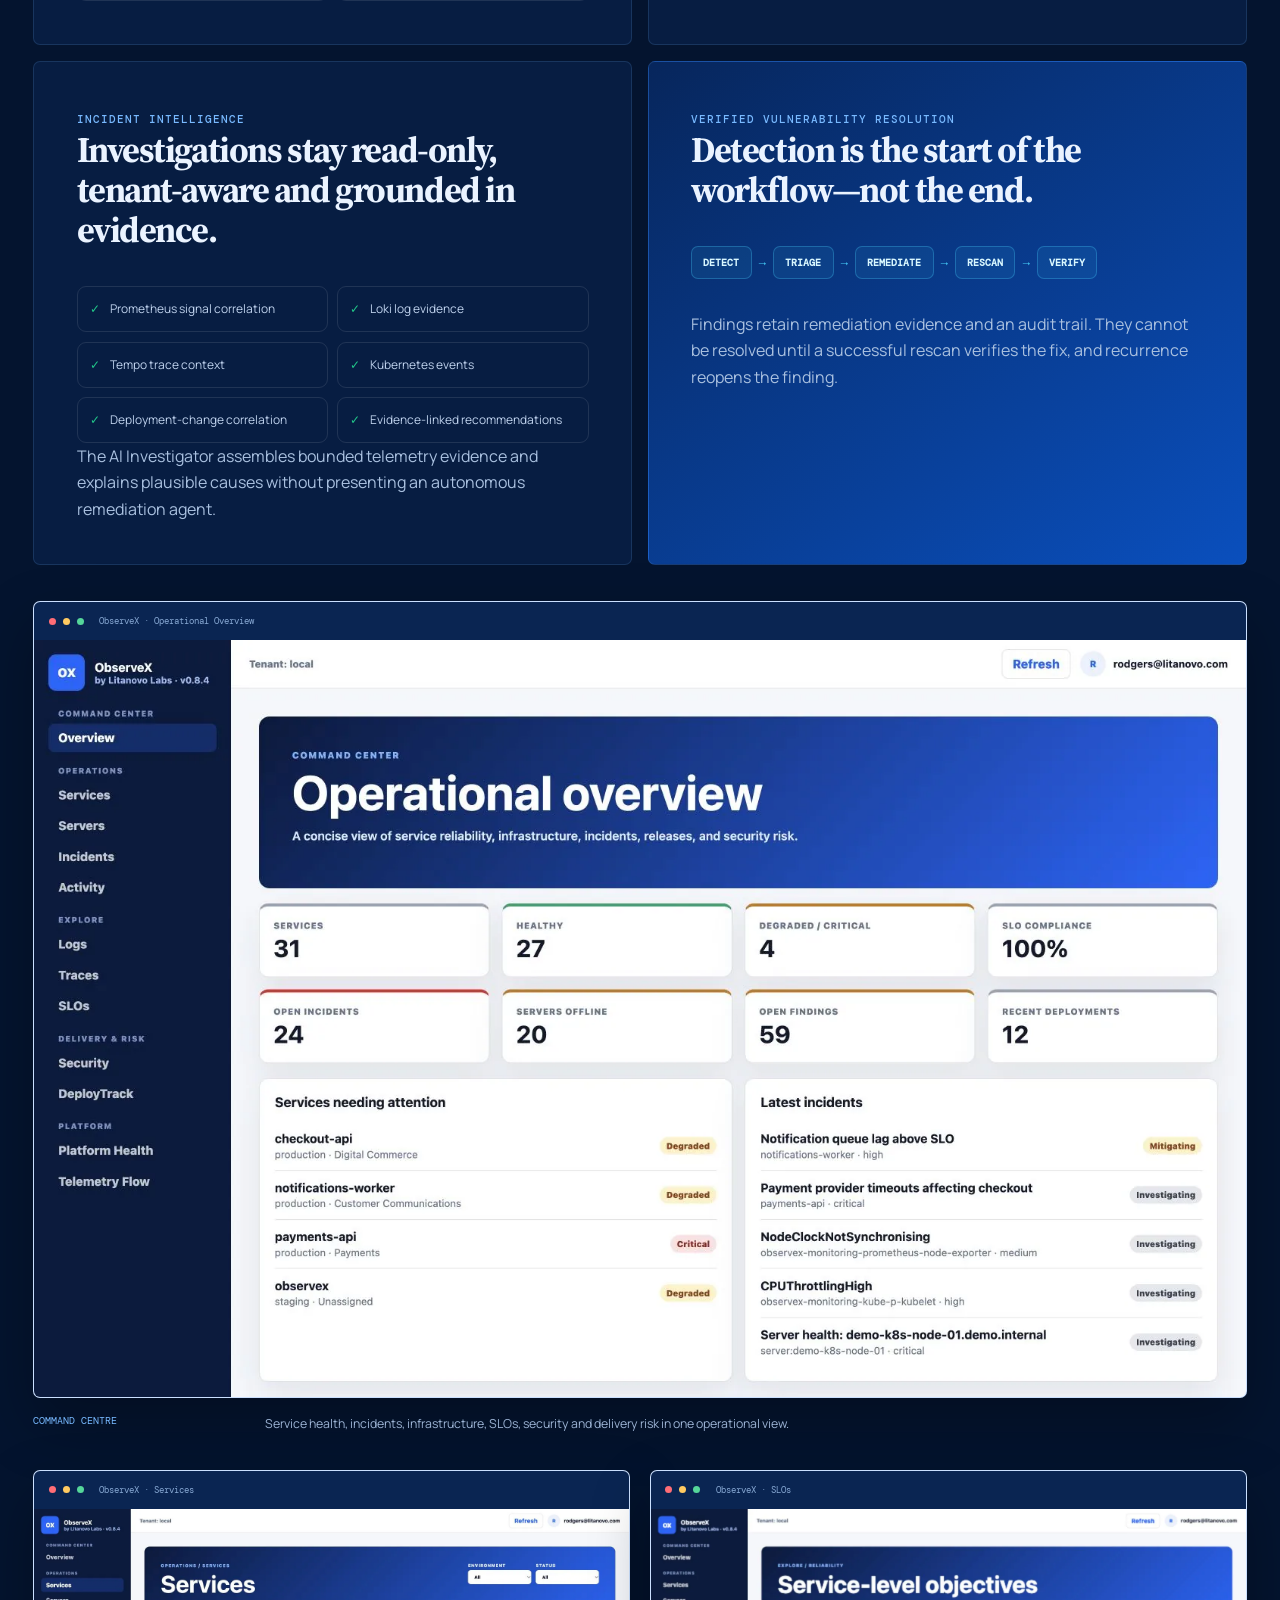
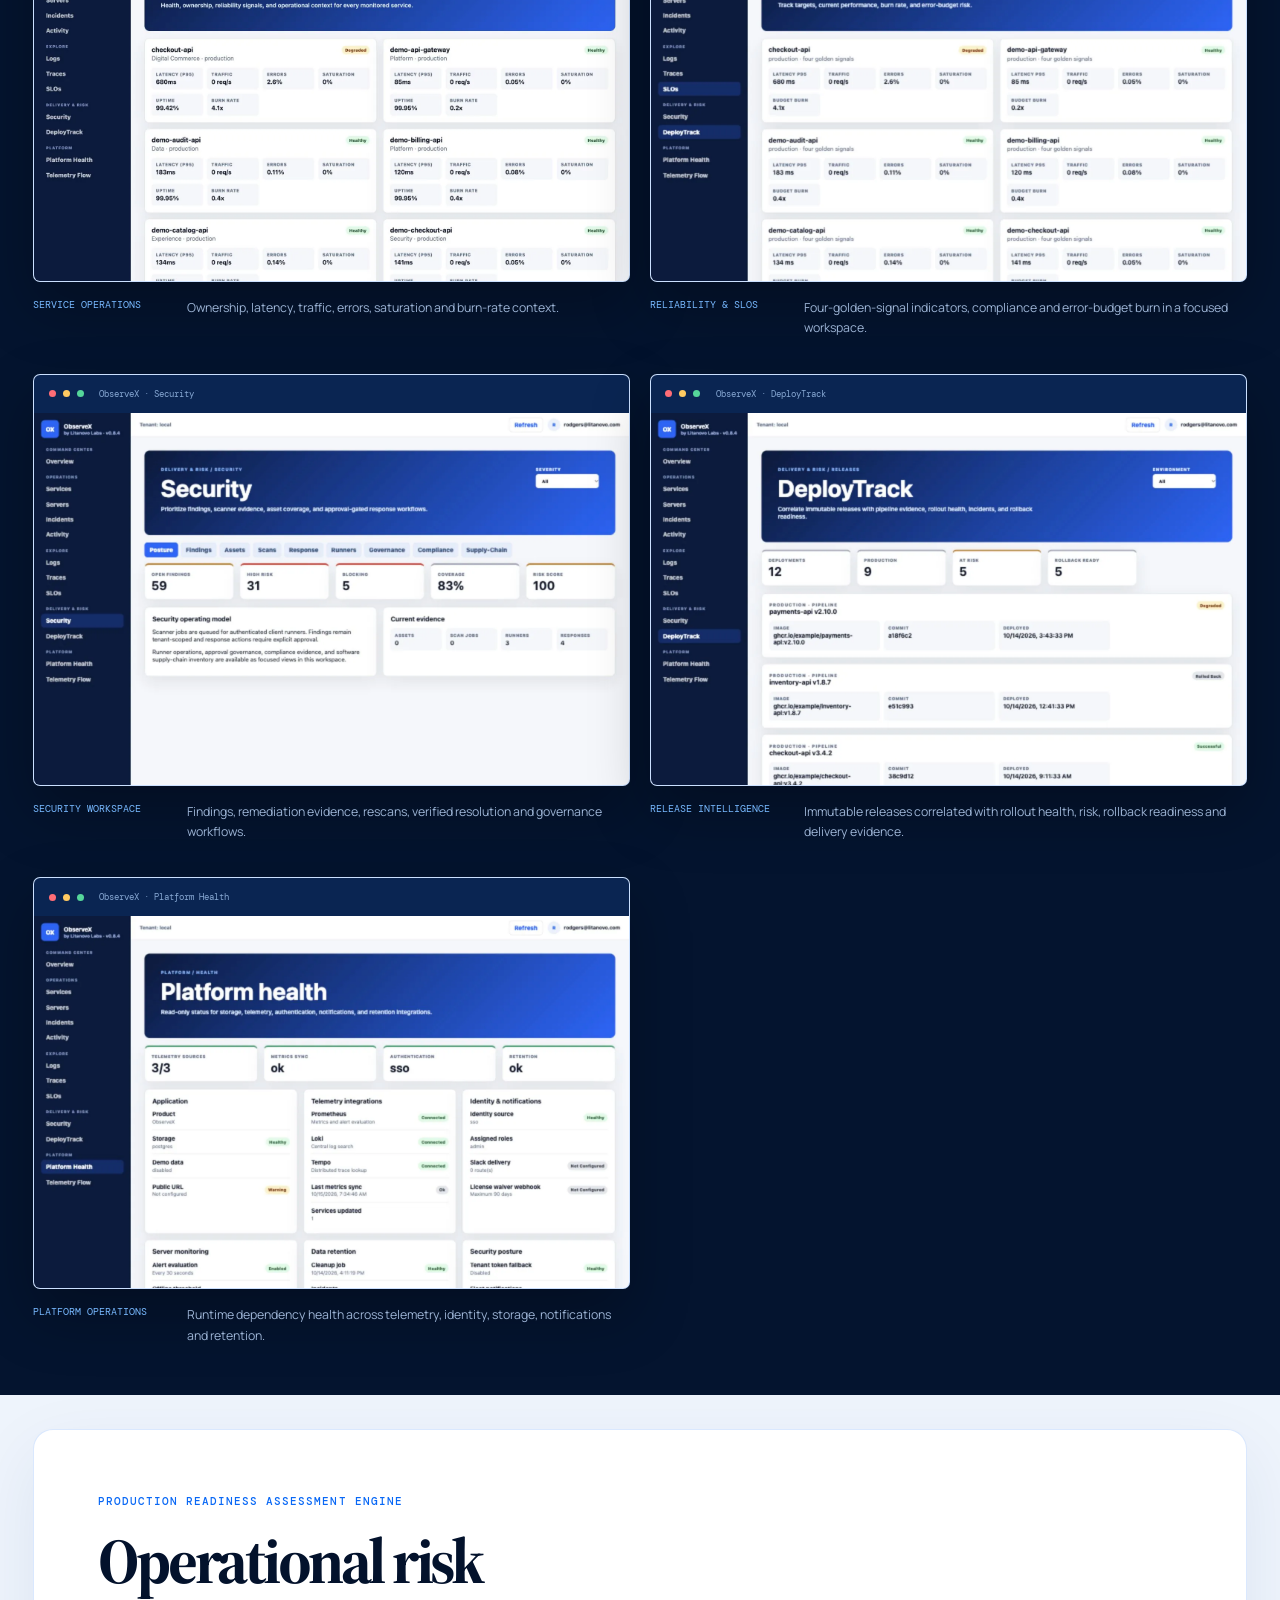
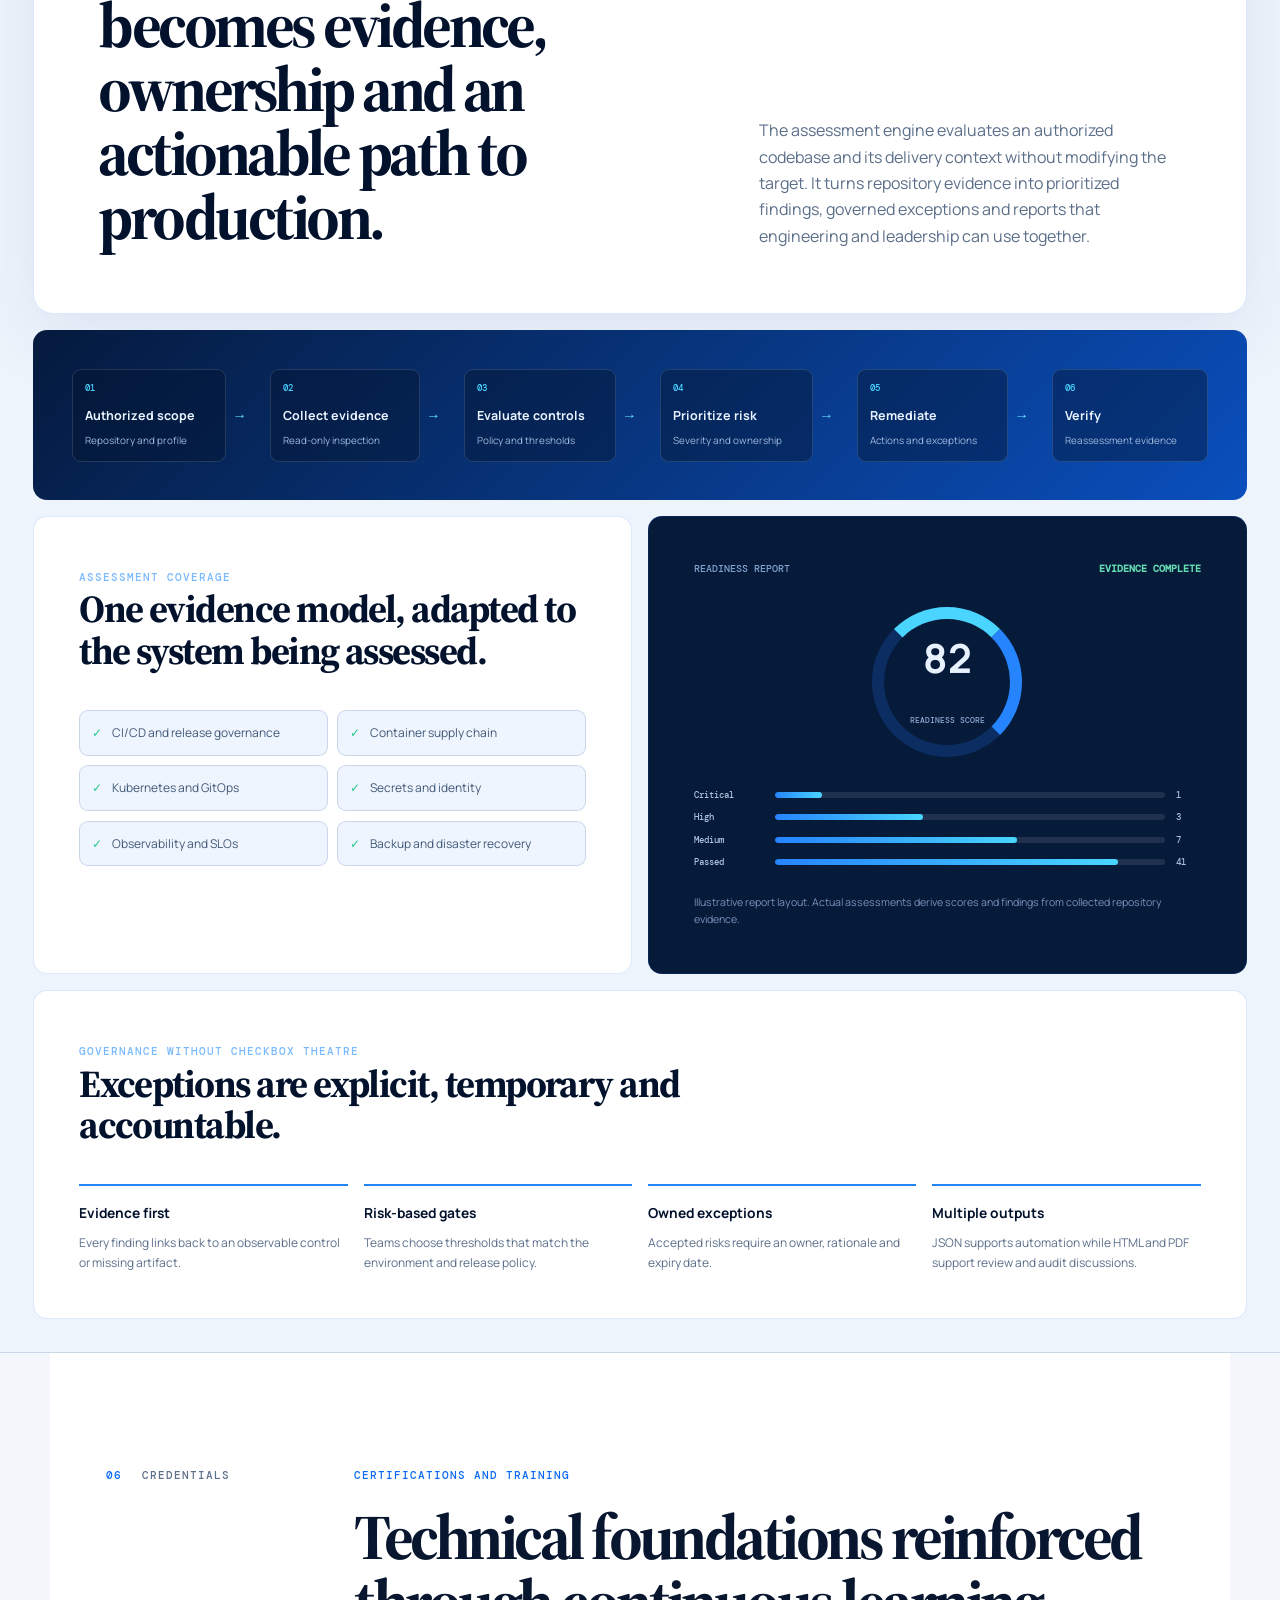
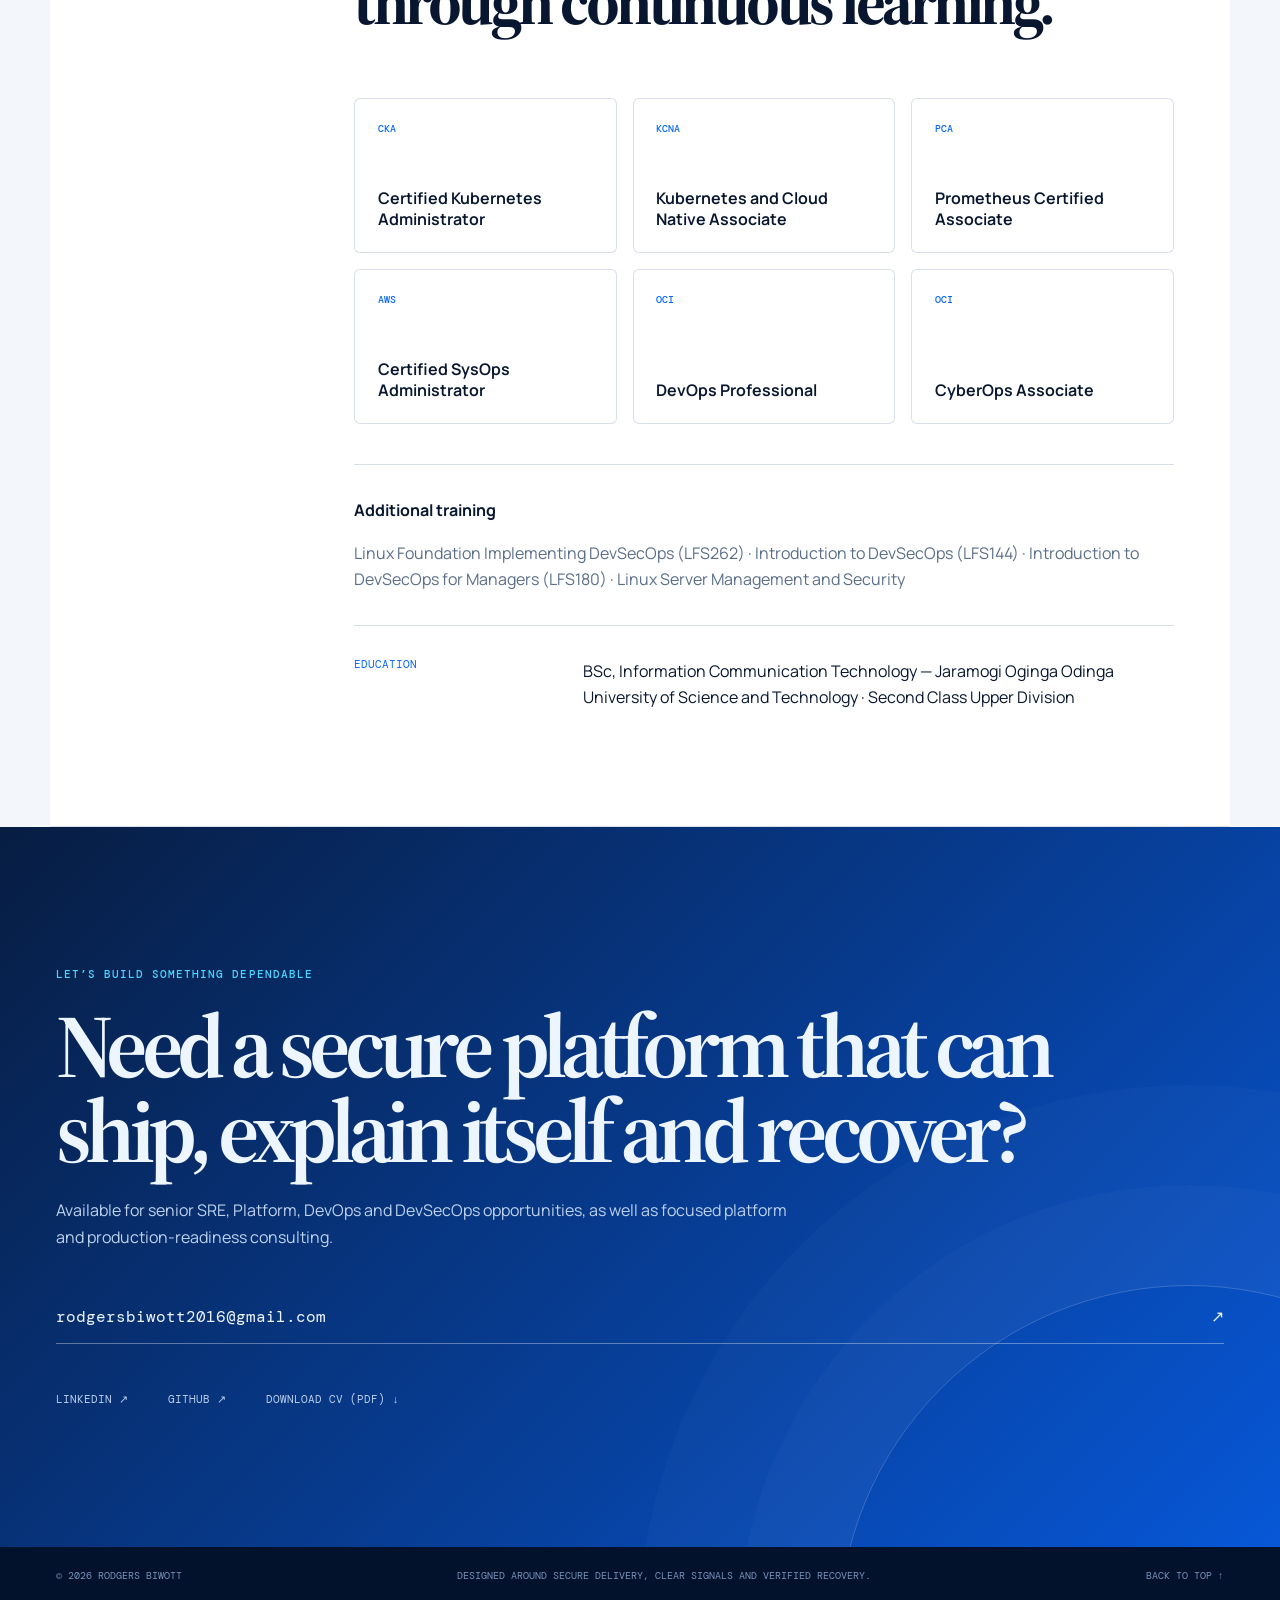
==== commit 5eafd58b: "feat: strengthen portfolio engineering evidence" ====
--- a/index.html
+++ b/index.html
@@ -9,20 +9,28 @@
   <meta property="og:description" content="Kubernetes, GitOps, DevSecOps, SRE, observability and recovery engineering.">
   <meta property="og:type" content="website">
   <meta property="og:url" content="https://kiplongu.github.io/">
-  <meta property="og:image" content="https://kiplongu.github.io/images/observex-overview.png?v=084-20261015">
+  <meta property="og:image" content="https://kiplongu.github.io/images/rodgers-biwott-social-card.png?v=20261030">
+  <meta property="og:image:width" content="1200">
+  <meta property="og:image:height" content="630">
+  <meta property="og:image:alt" content="Rodgers Biwott — Senior DevOps, DevSecOps and Platform Engineer">
+  <meta name="twitter:card" content="summary_large_image">
+  <meta name="twitter:title" content="Rodgers Biwott — Senior DevOps, DevSecOps &amp; Platform Engineer">
+  <meta name="twitter:description" content="Kubernetes, GitOps, DevSecOps, SRE, observability and recovery engineering.">
+  <meta name="twitter:image" content="https://kiplongu.github.io/images/rodgers-biwott-social-card.png?v=20261030">
   <title>Rodgers Biwott — Senior DevOps, DevSecOps &amp; Platform Engineer</title>
   <link rel="canonical" href="https://kiplongu.github.io/">
+  <link rel="icon" href="images/favicon.svg" type="image/svg+xml">
   <link rel="preconnect" href="https://fonts.googleapis.com">
   <link rel="preconnect" href="https://fonts.gstatic.com" crossorigin>
   <link href="https://fonts.googleapis.com/css2?family=DM+Mono:wght@400;500&amp;family=Manrope:wght@400;500;600;700;800&amp;family=Source+Serif+4:opsz,wght@8..60,600;8..60,700&amp;display=swap" rel="stylesheet">
-  <link rel="stylesheet" href="assets/css/portfolio.css?v=20261017">
+  <link rel="stylesheet" href="assets/css/portfolio.css?v=20261030">
   <script src="assets/js/portfolio.js?v=20261017" defer></script>
   <script type="application/ld+json">{"@context":"https://schema.org","@type":"Person","name":"Rodgers Biwott","jobTitle":"Senior DevOps, DevSecOps and Platform Engineer","url":"https://kiplongu.github.io/","sameAs":["https://www.linkedin.com/in/rodgersbiwott","https://github.com/kiplongu"],"knowsAbout":["Kubernetes","DevSecOps","Platform Engineering","GitOps","Site Reliability Engineering","Cloud Infrastructure","Observability"]}</script>
 </head>
 <body>
 <a class="skip-link" href="#main">Skip to content</a>
 <header class="site-header" id="top">
-  <p class="header-context">Nairobi · Platforms, security &amp; reliability</p>
+  <p class="header-context">Nairobi · Available for remote and global opportunities</p>
   <a class="brand" href="#top" aria-label="Rodgers Biwott, home"><span>Rodgers Biwott</span><small>Senior DevOps, DevSecOps &amp; Platform Engineer</small></a>
   <button class="menu-toggle" type="button" aria-expanded="false" aria-controls="site-nav"><span>Menu</span></button>
   <nav id="site-nav" aria-label="Primary navigation"><a href="#about">About</a><a href="#skills">Expertise</a><a href="#experience">Experience</a><a href="#work">Featured work</a><a href="#credentials">Credentials</a><a href="#contact">Contact</a></nav>
@@ -35,8 +43,9 @@
       <h1 id="hero-title">Hi, I’m Rodgers Biwott.</h1>
       <p class="hero-lead">I build the platforms behind <em>secure, observable and recoverable</em> software.</p>
       <p class="hero-summary">I’m a Senior DevOps, DevSecOps and Platform Engineer with 7+ years of experience turning cloud infrastructure, Kubernetes and delivery pipelines into dependable systems that teams can ship and operate with confidence.</p>
-      <div class="hero-actions"><a class="button button-primary" href="#work">View my work <span aria-hidden="true">→</span></a><a class="button button-quiet" href="#contact">Contact me</a><a class="text-link" href="assets/files/Rodgers_Biwott_DevSecOps_CV_2026.docx" download>Download CV ↓</a></div>
+      <div class="hero-actions"><a class="button button-primary" href="#work">View my work <span aria-hidden="true">→</span></a><a class="button button-quiet" href="#contact">Contact me</a><a class="text-link" href="assets/files/Rodgers_Biwott_DevOps_Engineer_CV.pdf" download>Download CV (PDF) ↓</a></div>
       <div class="hero-social"><a href="https://www.linkedin.com/in/rodgersbiwott" target="_blank" rel="noreferrer">LinkedIn ↗</a><a href="https://github.com/kiplongu" target="_blank" rel="noreferrer">GitHub ↗</a></div>
+      <dl class="availability-panel" aria-label="Current professional availability"><div><dt>Location</dt><dd>Nairobi, Kenya</dd></div><div><dt>Opportunities</dt><dd>Remote and global</dd></div><div><dt>Focus</dt><dd>SRE · Platform · DevSecOps</dd></div></dl>
     </div>
     <figure class="portrait reveal"><img src="images/rodgers-biwott-portrait.jpg" alt="Portrait of Rodgers Biwott" width="1000" height="1000"><figcaption><span>Rodgers Biwott</span><small>Platform engineering · DevSecOps · SRE</small></figcaption></figure>
   </section>
@@ -80,7 +89,7 @@
           <div class="work-card-top"><span>Observability product</span><strong>01</strong></div>
           <h3>ObserveX + observex-platform</h3>
           <p>An operational command centre and its GitOps delivery platform, connecting service ownership, golden signals, SLOs, incidents, security evidence, releases and recovery workflows.</p>
-          <ul><li>React application with focused operational workspaces</li><li>Immutable release promotion through ArgoCD and Kubernetes</li><li>Prometheus, Loki, Tempo and OpenTelemetry integrations</li><li>DevSecOps gates, signed artifacts and restore verification</li></ul>
+          <ul><li>React application with focused operational workspaces</li><li>Immutable release promotion through ArgoCD and Kubernetes</li><li>Evidence-based incident intelligence across metrics, logs, traces and Kubernetes</li><li>Verified vulnerability remediation and recovery workflows</li></ul>
           <a href="#observex">Read the engineering case study <span aria-hidden="true">↓</span></a>
         </article>
         <article class="work-card reveal">
@@ -88,7 +97,7 @@
           <h3>Production Readiness Assessment Engine</h3>
           <p>An evidence-led, read-only assessment toolkit that evaluates authorized repositories for delivery, supply-chain, container, Kubernetes, observability, recovery and operational controls.</p>
           <ul><li>Application, GitOps platform and infrastructure profiles</li><li>Governed exceptions with owners, reasons and expiry</li><li>CI policy gates with configurable risk thresholds</li><li>Client-ready JSON, HTML and branded PDF reports</li></ul>
-          <span class="work-note">Node.js · Python · Docker · CI policy · Reporting</span>
+          <a href="#readiness">Read the assessment case study <span aria-hidden="true">↓</span></a>
         </article>
       </div>
     </div>
@@ -108,15 +117,29 @@
       <article class="engineering-card reveal"><span class="card-kicker">Observability architecture</span><h3>ObserveX is the command centre—not the telemetry database.</h3><ul class="system-list"><li><b>OpenTelemetry</b><span>Collection and context propagation</span></li><li><b>Prometheus</b><span>Metrics and alert evaluation</span></li><li><b>Loki + Tempo</b><span>Logs and distributed traces</span></li><li><b>Grafana</b><span>Deep specialist analysis</span></li><li><b>ObserveX</b><span>Service, incident, SLO, security and release workflows</span></li></ul></article>
       <article class="engineering-card reveal"><span class="card-kicker">State &amp; recovery</span><h3>Backups only count after a restore succeeds.</h3><ul class="check-list"><li>Tenant-aware PostgreSQL runtime</li><li>Non-privileged application role</li><li>ArgoCD PreSync database migrations</li><li>Encrypted scheduled backups</li><li>Retention and recovery metadata</li><li>Weekly automated restore verification</li></ul></article>
       <article class="engineering-card reveal"><span class="card-kicker">Security &amp; supply chain</span><h3>Security evidence travels with the release.</h3><div class="security-chain"><span>CodeQL</span><span>Gitleaks</span><span>Trivy</span><span>Checkov</span><span>OWASP ZAP</span><span>CycloneDX</span><span>Cosign</span><span>Kyverno</span></div><p>Controls cover source, secrets, dependencies, containers and infrastructure. Signed artifacts, provenance and admission policy create a traceable release boundary.</p></article>
+      <article class="engineering-card reveal"><span class="card-kicker">Incident intelligence</span><h3>Investigations stay read-only, tenant-aware and grounded in evidence.</h3><ul class="check-list"><li>Prometheus signal correlation</li><li>Loki log evidence</li><li>Tempo trace context</li><li>Kubernetes events</li><li>Deployment-change correlation</li><li>Evidence-linked recommendations</li></ul><p>The AI Investigator assembles bounded telemetry evidence and explains plausible causes without presenting an autonomous remediation agent.</p></article>
+      <article class="engineering-card engineering-card-accent reveal"><span class="card-kicker">Verified vulnerability resolution</span><h3>Detection is the start of the workflow—not the end.</h3><div class="lifecycle-chain" role="img" aria-label="Vulnerability detection, triage, remediation, rescan and verified resolution"><span>Detect</span><b>→</b><span>Triage</span><b>→</b><span>Remediate</span><b>→</b><span>Rescan</span><b>→</b><span>Verify</span></div><p>Findings retain remediation evidence and an audit trail. They cannot be resolved until a successful rescan verifies the fix, and recurrence reopens the finding.</p></article>
     </div>
 
-    <div class="project-gallery reveal"><figure class="project-screen project-screen-featured"><div class="browser-frame"><div class="browser-bar"><i></i><i></i><i></i><span>ObserveX · Operational Overview</span></div><img src="images/observex-overview.png?v=084-20261015" alt="ObserveX operational overview showing services, incidents, infrastructure, SLOs and delivery risk" loading="lazy"></div><figcaption><span>Command centre</span>Service health, incidents, infrastructure, SLOs, security and delivery risk in one operational view.</figcaption></figure><figure class="project-screen"><div class="browser-frame"><div class="browser-bar"><i></i><i></i><i></i><span>ObserveX · Services</span></div><img src="images/observex-services.png?v=084-20261015" alt="ObserveX Services workspace showing health, ownership and golden signals" loading="lazy"></div><figcaption><span>Service operations</span>Ownership, latency, traffic, errors, saturation and burn-rate context.</figcaption></figure><figure class="project-screen"><div class="browser-frame"><div class="browser-bar"><i></i><i></i><i></i><span>ObserveX · SLOs</span></div><img src="images/observex-slos.png?v=084-20261015" alt="ObserveX SLO workspace showing latency, traffic, errors, saturation and error budgets" loading="lazy"></div><figcaption><span>Reliability &amp; SLOs</span>Four-golden-signal indicators, compliance and error-budget burn in a focused workspace.</figcaption></figure><figure class="project-screen"><div class="browser-frame"><div class="browser-bar"><i></i><i></i><i></i><span>ObserveX · Security</span></div><img src="images/observex-security-posture.png?v=084-20261015" alt="ObserveX Security workspace showing findings, coverage, risk and governance workflows" loading="lazy"></div><figcaption><span>Security workspace</span>Findings, coverage, evidence, governance and controlled response workflows.</figcaption></figure><figure class="project-screen"><div class="browser-frame"><div class="browser-bar"><i></i><i></i><i></i><span>ObserveX · DeployTrack</span></div><img src="images/observex-deploytrack.png?v=084-20261015" alt="ObserveX DeployTrack showing immutable releases, rollout health and rollback readiness" loading="lazy"></div><figcaption><span>Release intelligence</span>Immutable releases correlated with rollout health, risk, rollback readiness and delivery evidence.</figcaption></figure><figure class="project-screen"><div class="browser-frame"><div class="browser-bar"><i></i><i></i><i></i><span>ObserveX · Platform Health</span></div><img src="images/observex-platform-health.png?v=084-20261015" alt="ObserveX Platform Health workspace showing telemetry, authentication, storage and retention integrations" loading="lazy"></div><figcaption><span>Platform operations</span>Runtime dependency health across telemetry, identity, storage, notifications and retention.</figcaption></figure></div>
+    <div class="project-gallery reveal"><figure class="project-screen project-screen-featured"><div class="browser-frame"><div class="browser-bar"><i></i><i></i><i></i><span>ObserveX · Operational Overview</span></div><img src="images/observex-overview.webp?v=084-20261030" alt="ObserveX operational overview showing services, incidents, infrastructure, SLOs and delivery risk" width="1600" height="1000" loading="lazy"></div><figcaption><span>Command centre</span>Service health, incidents, infrastructure, SLOs, security and delivery risk in one operational view.</figcaption></figure><figure class="project-screen"><div class="browser-frame"><div class="browser-bar"><i></i><i></i><i></i><span>ObserveX · Services</span></div><img src="images/observex-services.webp?v=084-20261030" alt="ObserveX Services workspace showing health, ownership and golden signals" width="1600" height="1000" loading="lazy"></div><figcaption><span>Service operations</span>Ownership, latency, traffic, errors, saturation and burn-rate context.</figcaption></figure><figure class="project-screen"><div class="browser-frame"><div class="browser-bar"><i></i><i></i><i></i><span>ObserveX · SLOs</span></div><img src="images/observex-slos.webp?v=084-20261030" alt="ObserveX SLO workspace showing latency, traffic, errors, saturation and error budgets" width="1600" height="1000" loading="lazy"></div><figcaption><span>Reliability &amp; SLOs</span>Four-golden-signal indicators, compliance and error-budget burn in a focused workspace.</figcaption></figure><figure class="project-screen"><div class="browser-frame"><div class="browser-bar"><i></i><i></i><i></i><span>ObserveX · Security</span></div><img src="images/observex-security-posture.webp?v=084-20261030" alt="ObserveX Security workspace showing findings, coverage, risk and governance workflows" width="1600" height="1000" loading="lazy"></div><figcaption><span>Security workspace</span>Findings, remediation evidence, rescans, verified resolution and governance workflows.</figcaption></figure><figure class="project-screen"><div class="browser-frame"><div class="browser-bar"><i></i><i></i><i></i><span>ObserveX · DeployTrack</span></div><img src="images/observex-deploytrack.webp?v=084-20261030" alt="ObserveX DeployTrack showing immutable releases, rollout health and rollback readiness" width="1600" height="1000" loading="lazy"></div><figcaption><span>Release intelligence</span>Immutable releases correlated with rollout health, risk, rollback readiness and delivery evidence.</figcaption></figure><figure class="project-screen"><div class="browser-frame"><div class="browser-bar"><i></i><i></i><i></i><span>ObserveX · Platform Health</span></div><img src="images/observex-platform-health.webp?v=084-20261030" alt="ObserveX Platform Health workspace showing telemetry, authentication, storage and retention integrations" width="1600" height="1000" loading="lazy"></div><figcaption><span>Platform operations</span>Runtime dependency health across telemetry, identity, storage, notifications and retention.</figcaption></figure></div>
 
   </section>
 
-  <section class="section credentials" id="credentials" aria-labelledby="credentials-title"><div class="section-label reveal"><span>05</span> Credentials</div><div class="section-content reveal"><p class="kicker">Certifications and training</p><h2 id="credentials-title">Technical foundations reinforced through continuous learning.</h2><ul class="credential-grid"><li><span>CKA</span>Certified Kubernetes Administrator</li><li><span>KCNA</span>Kubernetes and Cloud Native Associate</li><li><span>PCA</span>Prometheus Certified Associate</li><li><span>AWS</span>Certified SysOps Administrator</li><li><span>OCI</span>DevOps Professional</li><li><span>OCI</span>CyberOps Associate</li></ul><div class="training"><h3>Additional training</h3><p>Linux Foundation Implementing DevSecOps (LFS262) · Introduction to DevSecOps (LFS144) · Introduction to DevSecOps for Managers (LFS180) · Linux Server Management and Security</p></div><p class="education"><span>Education</span>BSc, Information Communication Technology — Jaramogi Oginga Odinga University of Science and Technology · Second Class Upper Division</p></div></section>
+  <section class="readiness-study" id="readiness" aria-labelledby="readiness-title">
+    <header class="readiness-hero reveal"><div><p class="case-label">Production Readiness Assessment Engine</p><h2 id="readiness-title">Operational risk becomes evidence, ownership and an actionable path to production.</h2></div><p>The assessment engine evaluates an authorized codebase and its delivery context without modifying the target. It turns repository evidence into prioritized findings, governed exceptions and reports that engineering and leadership can use together.</p></header>
 
-  <section class="contact" id="contact" aria-labelledby="contact-title"><div class="contact-inner reveal"><p class="eyebrow">Let’s build something dependable</p><h2 id="contact-title">Need a secure platform that can ship, explain itself and recover?</h2><a class="contact-email" href="mailto:rodgersbiwott2016@gmail.com">rodgersbiwott2016@gmail.com <span aria-hidden="true">↗</span></a><div class="contact-links"><a href="https://www.linkedin.com/in/rodgersbiwott" target="_blank" rel="noreferrer">LinkedIn ↗</a><a href="https://github.com/kiplongu" target="_blank" rel="noreferrer">GitHub ↗</a><a href="assets/files/Rodgers_Biwott_DevSecOps_CV_2026.docx" download>Download CV ↓</a></div></div></section>
+    <div class="assessment-flow reveal" role="img" aria-label="Authorized scope moves through evidence collection, policy evaluation, risk scoring, remediation and verification"><div><small>01</small><strong>Authorized scope</strong><span>Repository and profile</span></div><b>→</b><div><small>02</small><strong>Collect evidence</strong><span>Read-only inspection</span></div><b>→</b><div><small>03</small><strong>Evaluate controls</strong><span>Policy and thresholds</span></div><b>→</b><div><small>04</small><strong>Prioritize risk</strong><span>Severity and ownership</span></div><b>→</b><div><small>05</small><strong>Remediate</strong><span>Actions and exceptions</span></div><b>→</b><div><small>06</small><strong>Verify</strong><span>Reassessment evidence</span></div></div>
+
+    <div class="readiness-grid">
+      <article class="readiness-card reveal"><span class="card-kicker">Assessment coverage</span><h3>One evidence model, adapted to the system being assessed.</h3><ul class="check-list"><li>CI/CD and release governance</li><li>Container supply chain</li><li>Kubernetes and GitOps</li><li>Secrets and identity</li><li>Observability and SLOs</li><li>Backup and disaster recovery</li></ul></article>
+      <article class="report-preview reveal" aria-label="Illustrative assessment report summary"><div class="report-preview-head"><span>Readiness report</span><b>Evidence complete</b></div><div class="score-ring"><strong>82</strong><span>Readiness score</span></div><div class="risk-bars"><div><span>Critical</span><i style="--risk:12%"></i><b>1</b></div><div><span>High</span><i style="--risk:38%"></i><b>3</b></div><div><span>Medium</span><i style="--risk:62%"></i><b>7</b></div><div><span>Passed</span><i style="--risk:88%"></i><b>41</b></div></div><p>Illustrative report layout. Actual assessments derive scores and findings from collected repository evidence.</p></article>
+      <article class="readiness-card readiness-card-wide reveal"><span class="card-kicker">Governance without checkbox theatre</span><h3>Exceptions are explicit, temporary and accountable.</h3><div class="readiness-principles"><p><strong>Evidence first</strong><span>Every finding links back to an observable control or missing artifact.</span></p><p><strong>Risk-based gates</strong><span>Teams choose thresholds that match the environment and release policy.</span></p><p><strong>Owned exceptions</strong><span>Accepted risks require an owner, rationale and expiry date.</span></p><p><strong>Multiple outputs</strong><span>JSON supports automation while HTML and PDF support review and audit discussions.</span></p></div></article>
+    </div>
+  </section>
+
+  <section class="section credentials" id="credentials" aria-labelledby="credentials-title"><div class="section-label reveal"><span>06</span> Credentials</div><div class="section-content reveal"><p class="kicker">Certifications and training</p><h2 id="credentials-title">Technical foundations reinforced through continuous learning.</h2><ul class="credential-grid"><li><span>CKA</span>Certified Kubernetes Administrator</li><li><span>KCNA</span>Kubernetes and Cloud Native Associate</li><li><span>PCA</span>Prometheus Certified Associate</li><li><span>AWS</span>Certified SysOps Administrator</li><li><span>OCI</span>DevOps Professional</li><li><span>OCI</span>CyberOps Associate</li></ul><div class="training"><h3>Additional training</h3><p>Linux Foundation Implementing DevSecOps (LFS262) · Introduction to DevSecOps (LFS144) · Introduction to DevSecOps for Managers (LFS180) · Linux Server Management and Security</p></div><p class="education"><span>Education</span>BSc, Information Communication Technology — Jaramogi Oginga Odinga University of Science and Technology · Second Class Upper Division</p></div></section>
+
+  <section class="contact" id="contact" aria-labelledby="contact-title"><div class="contact-inner reveal"><p class="eyebrow">Let’s build something dependable</p><h2 id="contact-title">Need a secure platform that can ship, explain itself and recover?</h2><p class="contact-availability">Available for senior SRE, Platform, DevOps and DevSecOps opportunities, as well as focused platform and production-readiness consulting.</p><a class="contact-email" href="mailto:rodgersbiwott2016@gmail.com">rodgersbiwott2016@gmail.com <span aria-hidden="true">↗</span></a><div class="contact-links"><a href="https://www.linkedin.com/in/rodgersbiwott" target="_blank" rel="noreferrer">LinkedIn ↗</a><a href="https://github.com/kiplongu" target="_blank" rel="noreferrer">GitHub ↗</a><a href="assets/files/Rodgers_Biwott_DevOps_Engineer_CV.pdf" download>Download CV (PDF) ↓</a></div></div></section>
 </main>
 <footer class="site-footer"><p>© <span id="year">2026</span> Rodgers Biwott</p><p>Designed around secure delivery, clear signals and verified recovery.</p><a href="#top">Back to top ↑</a></footer>
 </body>
--- a/assets/css/portfolio.css
+++ b/assets/css/portfolio.css
@@ -572,3 +572,73 @@
   .site-header nav { background: transparent; border-bottom-color: rgba(255,255,255,.32); }
   .site-header nav a { border-bottom-color: rgba(255,255,255,.1); }
 }
+
+/* Evidence-led additions: availability, verified security and assessment work. */
+.availability-panel { display: grid; grid-template-columns: repeat(3, minmax(0, 1fr)); gap: 1px; max-width: 760px; padding: 1px; margin: 2rem 0 0; overflow: hidden; border: 1px solid rgba(137,185,255,.23); border-radius: 8px; background: rgba(137,185,255,.18); }
+.availability-panel div { min-width: 0; padding: .9rem 1rem; background: rgba(4,25,59,.88); }
+.availability-panel dt { color: #7ba9e7; font: 500 .56rem var(--mono); letter-spacing: .08em; text-transform: uppercase; }
+.availability-panel dd { margin: .35rem 0 0; color: #eef6ff; font-size: .78rem; font-weight: 650; }
+
+.engineering-card-accent { background: linear-gradient(145deg, #07265c, #0a4fbd); }
+.lifecycle-chain { display: flex; align-items: center; flex-wrap: wrap; gap: .45rem; margin: 2rem 0; }
+.lifecycle-chain span { padding: .55rem .7rem; border: 1px solid rgba(73,213,255,.28); border-radius: 7px; background: rgba(73,213,255,.08); color: #d9f8ff; font: 600 .6rem var(--mono); text-transform: uppercase; }
+.lifecycle-chain b { color: var(--cyan); font: 500 .75rem var(--mono); }
+.browser-frame img { aspect-ratio: 8 / 5; object-fit: cover; }
+
+.readiness-study { padding: clamp(1rem, 2.6vw, 2.8rem); color: var(--ink); background: #eef4fc; border-bottom: 1px solid var(--line); }
+.readiness-study > * { max-width: 1550px; margin-left: auto; margin-right: auto; }
+.readiness-hero { display: grid; grid-template-columns: 1.15fr .85fr; gap: clamp(2rem, 7vw, 7rem); align-items: end; padding: clamp(2rem, 5vw, 5.5rem); border: 1px solid rgba(9,104,245,.15); border-radius: 20px; background: #fff; box-shadow: 0 24px 70px rgba(5,46,111,.08); }
+.readiness-hero h2 { max-width: 900px; margin: 0; color: var(--navy-950); font: 700 clamp(2.5rem, 5vw, 5.2rem)/1 var(--editorial); letter-spacing: -.055em; }
+.readiness-hero > p { margin: 0; color: var(--muted); }
+.readiness-hero .case-label { color: var(--blue-600); }
+
+.assessment-flow { display: grid; grid-template-columns: repeat(11, auto); gap: .55rem; align-items: stretch; margin-top: 1rem; padding: clamp(1.2rem, 3vw, 2.5rem); border-radius: 14px; color: #eaf3ff; background: linear-gradient(135deg, #051a3d, #0a4fbd); }
+.assessment-flow div { min-width: 0; padding: .8rem; border: 1px solid rgba(255,255,255,.13); border-radius: 9px; background: rgba(4,20,47,.42); }
+.assessment-flow small, .assessment-flow strong, .assessment-flow span { display: block; }
+.assessment-flow small { color: var(--cyan); font: 500 .56rem var(--mono); }
+.assessment-flow strong { margin: .75rem 0 .3rem; font-size: .78rem; }
+.assessment-flow span { color: #9fb9dd; font-size: .62rem; }
+.assessment-flow b { align-self: center; color: #65dfff; font: 500 .9rem var(--mono); }
+
+.readiness-grid { display: grid; grid-template-columns: 1fr 1fr; gap: 1rem; margin-top: 1rem; }
+.readiness-card, .report-preview { min-width: 0; padding: clamp(1.5rem, 3.5vw, 3.2rem); border: 1px solid rgba(9,104,245,.14); border-radius: 14px; background: #fff; }
+.readiness-card h3 { max-width: 710px; color: var(--navy-950); font: 700 clamp(1.7rem, 3vw, 3rem)/1.08 var(--editorial); letter-spacing: -.04em; }
+.readiness-card .check-list li { border-color: var(--line); color: #425876; background: var(--ice); }
+.readiness-card-wide { grid-column: 1 / -1; }
+.readiness-principles { display: grid; grid-template-columns: repeat(4, 1fr); gap: 1rem; margin-top: 2.2rem; }
+.readiness-principles p { margin: 0; padding-top: 1rem; border-top: 2px solid var(--blue-500); }
+.readiness-principles strong, .readiness-principles span { display: block; }
+.readiness-principles strong { color: var(--navy-950); font-size: .86rem; }
+.readiness-principles span { margin-top: .55rem; color: var(--muted); font-size: .75rem; }
+
+.report-preview { color: #e8f2ff; background: #061a3a; }
+.report-preview-head { display: flex; justify-content: space-between; gap: 1rem; color: #82a3d0; font: 500 .61rem var(--mono); text-transform: uppercase; }
+.report-preview-head b { color: #65dbb1; }
+.score-ring { display: grid; place-items: center; width: 150px; height: 150px; margin: 2rem auto; border: 12px solid rgba(36,127,255,.2); border-top-color: var(--cyan); border-right-color: var(--blue-500); border-radius: 50%; }
+.score-ring strong { font-size: 2.5rem; line-height: 1; }
+.score-ring span { color: #8eaad0; font: 500 .52rem var(--mono); text-transform: uppercase; }
+.risk-bars { display: grid; gap: .65rem; }
+.risk-bars div { display: grid; grid-template-columns: 70px 1fr 25px; gap: .7rem; align-items: center; }
+.risk-bars span, .risk-bars b { color: #aec3df; font: 500 .58rem var(--mono); }
+.risk-bars i { height: 6px; overflow: hidden; border-radius: 99px; background: rgba(255,255,255,.1); }
+.risk-bars i::after { content: ""; display: block; width: var(--risk); height: 100%; border-radius: inherit; background: linear-gradient(90deg, var(--blue-500), var(--cyan)); }
+.report-preview > p { margin: 1.6rem 0 0; color: #7894bb; font-size: .66rem; }
+.contact-availability { max-width: 760px; margin: -1.5rem 0 2.5rem; color: #bfd3ef; }
+
+@media (max-width: 1100px) {
+  .assessment-flow { grid-template-columns: 1fr; }
+  .assessment-flow b { justify-self: center; transform: rotate(90deg); }
+  .readiness-principles { grid-template-columns: 1fr 1fr; }
+}
+@media (max-width: 900px) {
+  .readiness-hero, .readiness-grid { grid-template-columns: 1fr; }
+  .readiness-card-wide { grid-column: auto; }
+}
+@media (max-width: 720px) {
+  .availability-panel, .readiness-principles { grid-template-columns: 1fr; }
+  .availability-panel { width: 100%; }
+  .readiness-study { padding: 0; }
+  .readiness-hero { border-radius: 0; }
+  .assessment-flow, .readiness-grid { margin-top: 0; }
+  .readiness-card, .report-preview, .assessment-flow { border-radius: 0; }
+}
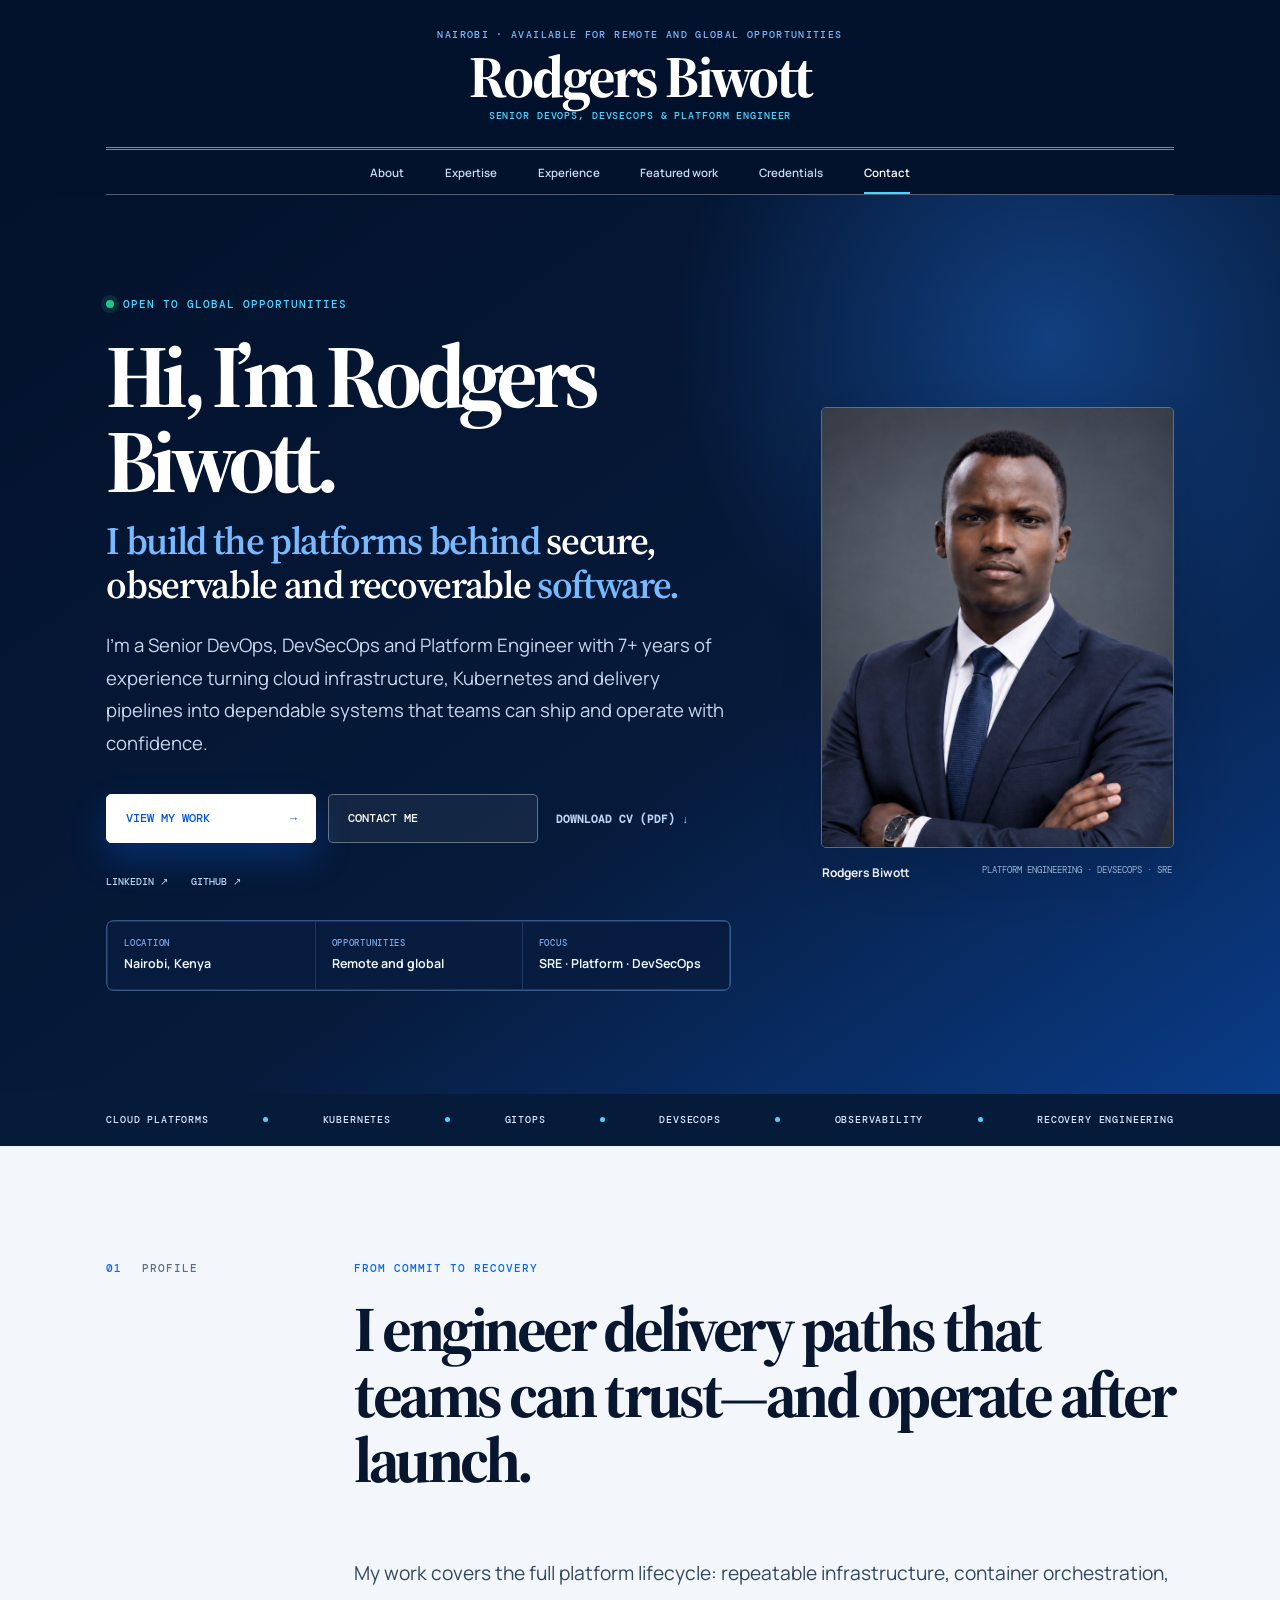
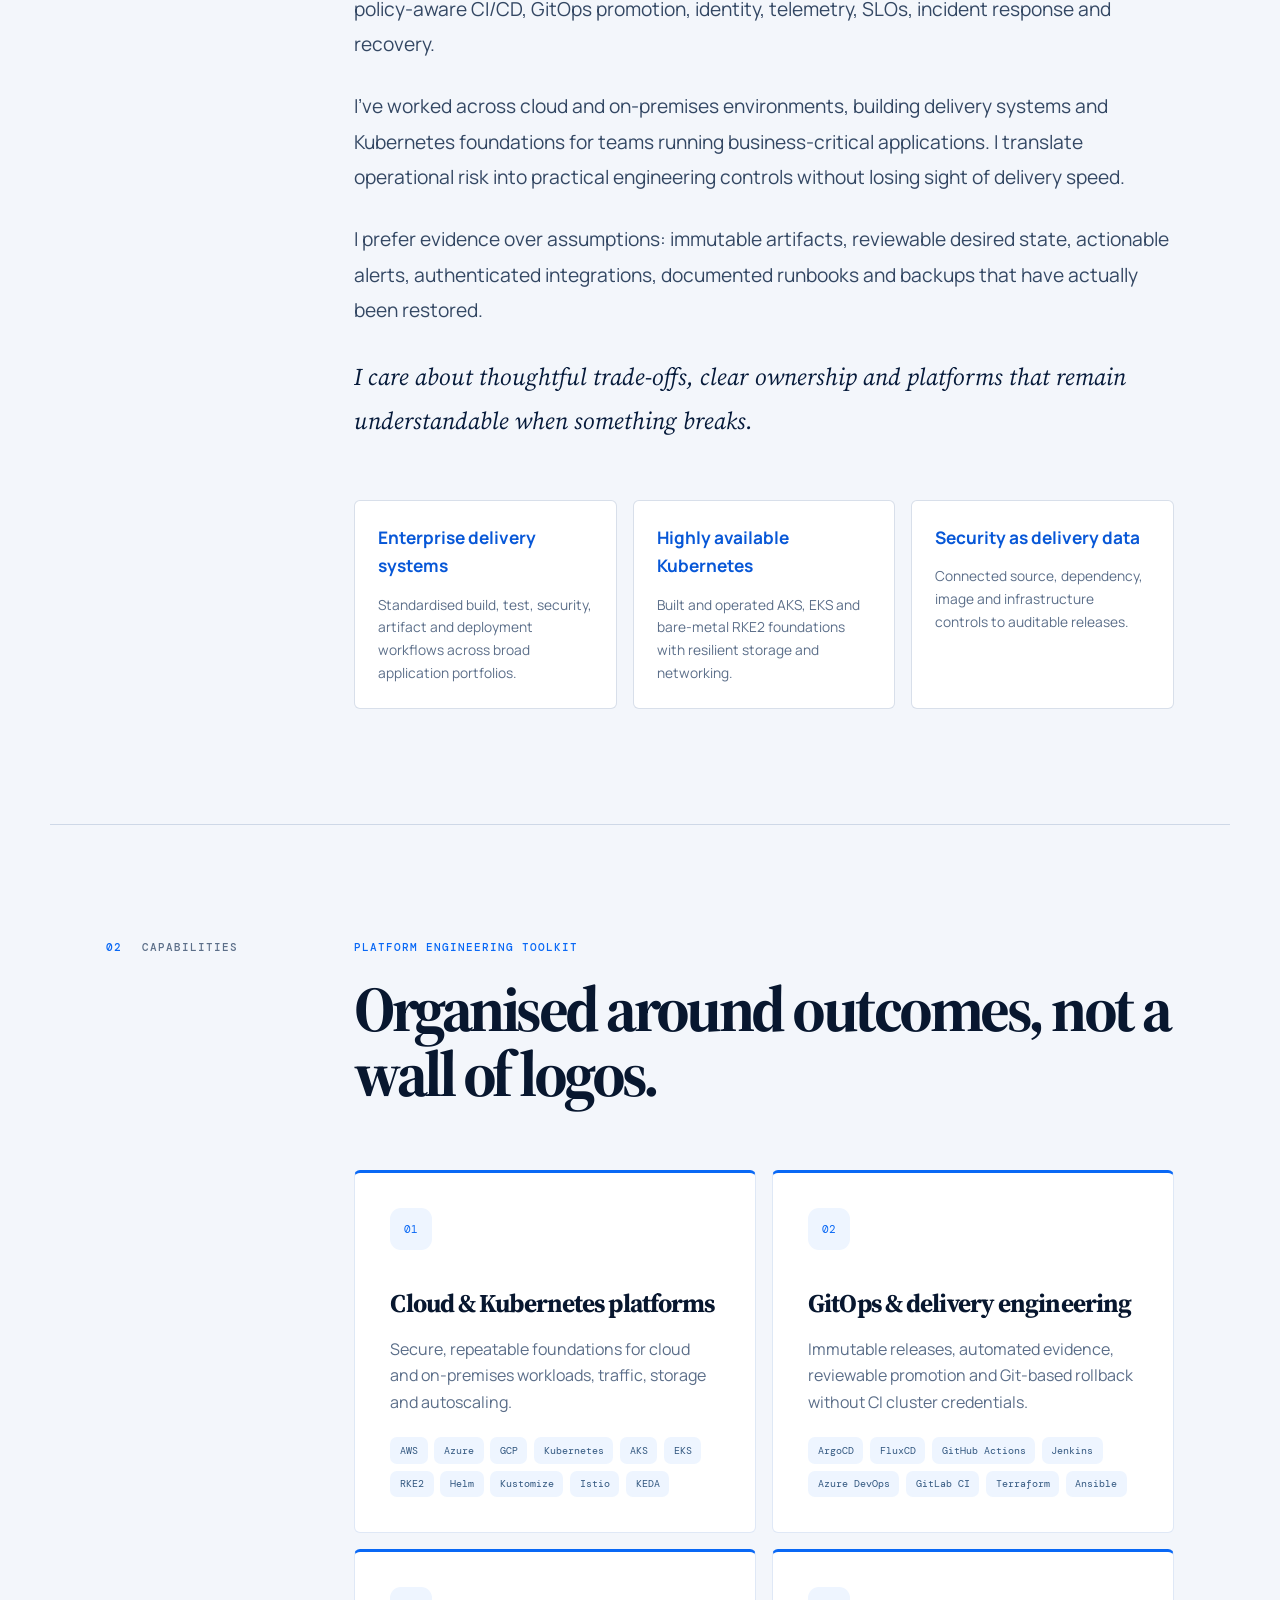
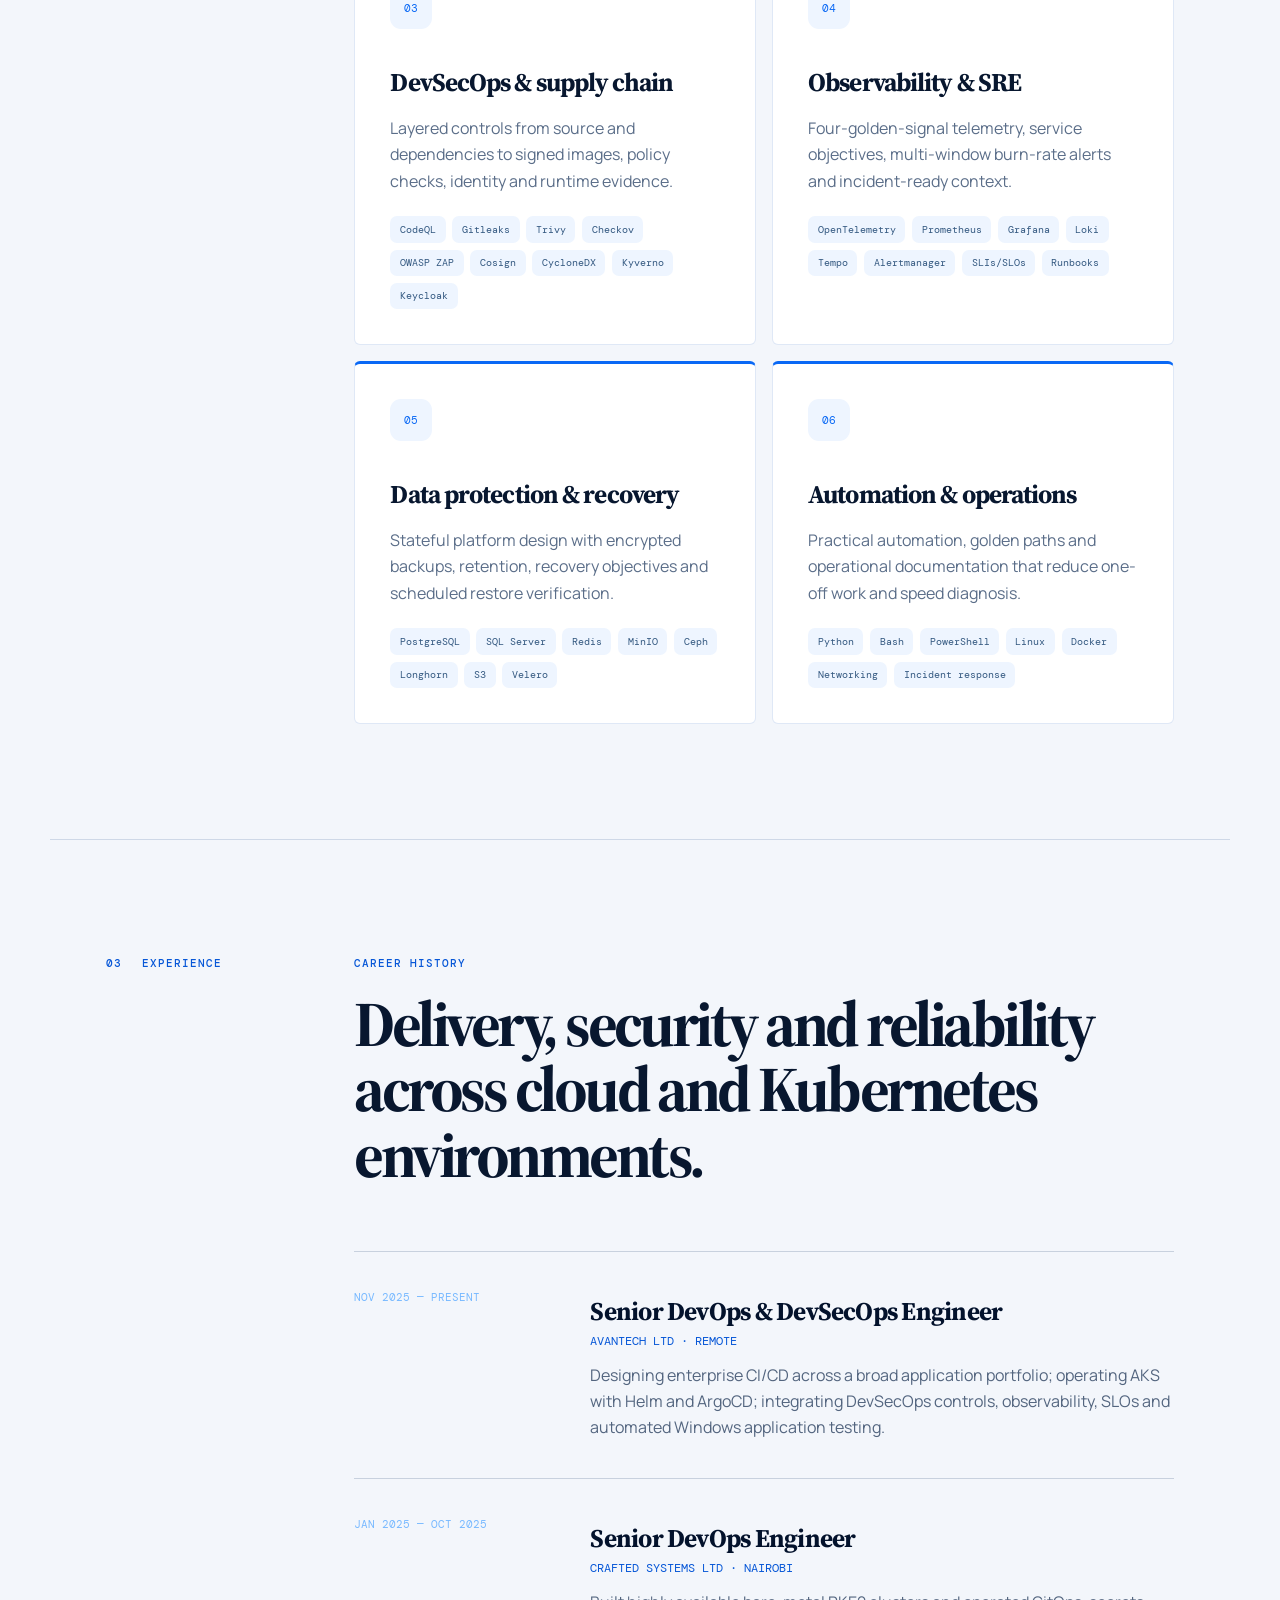
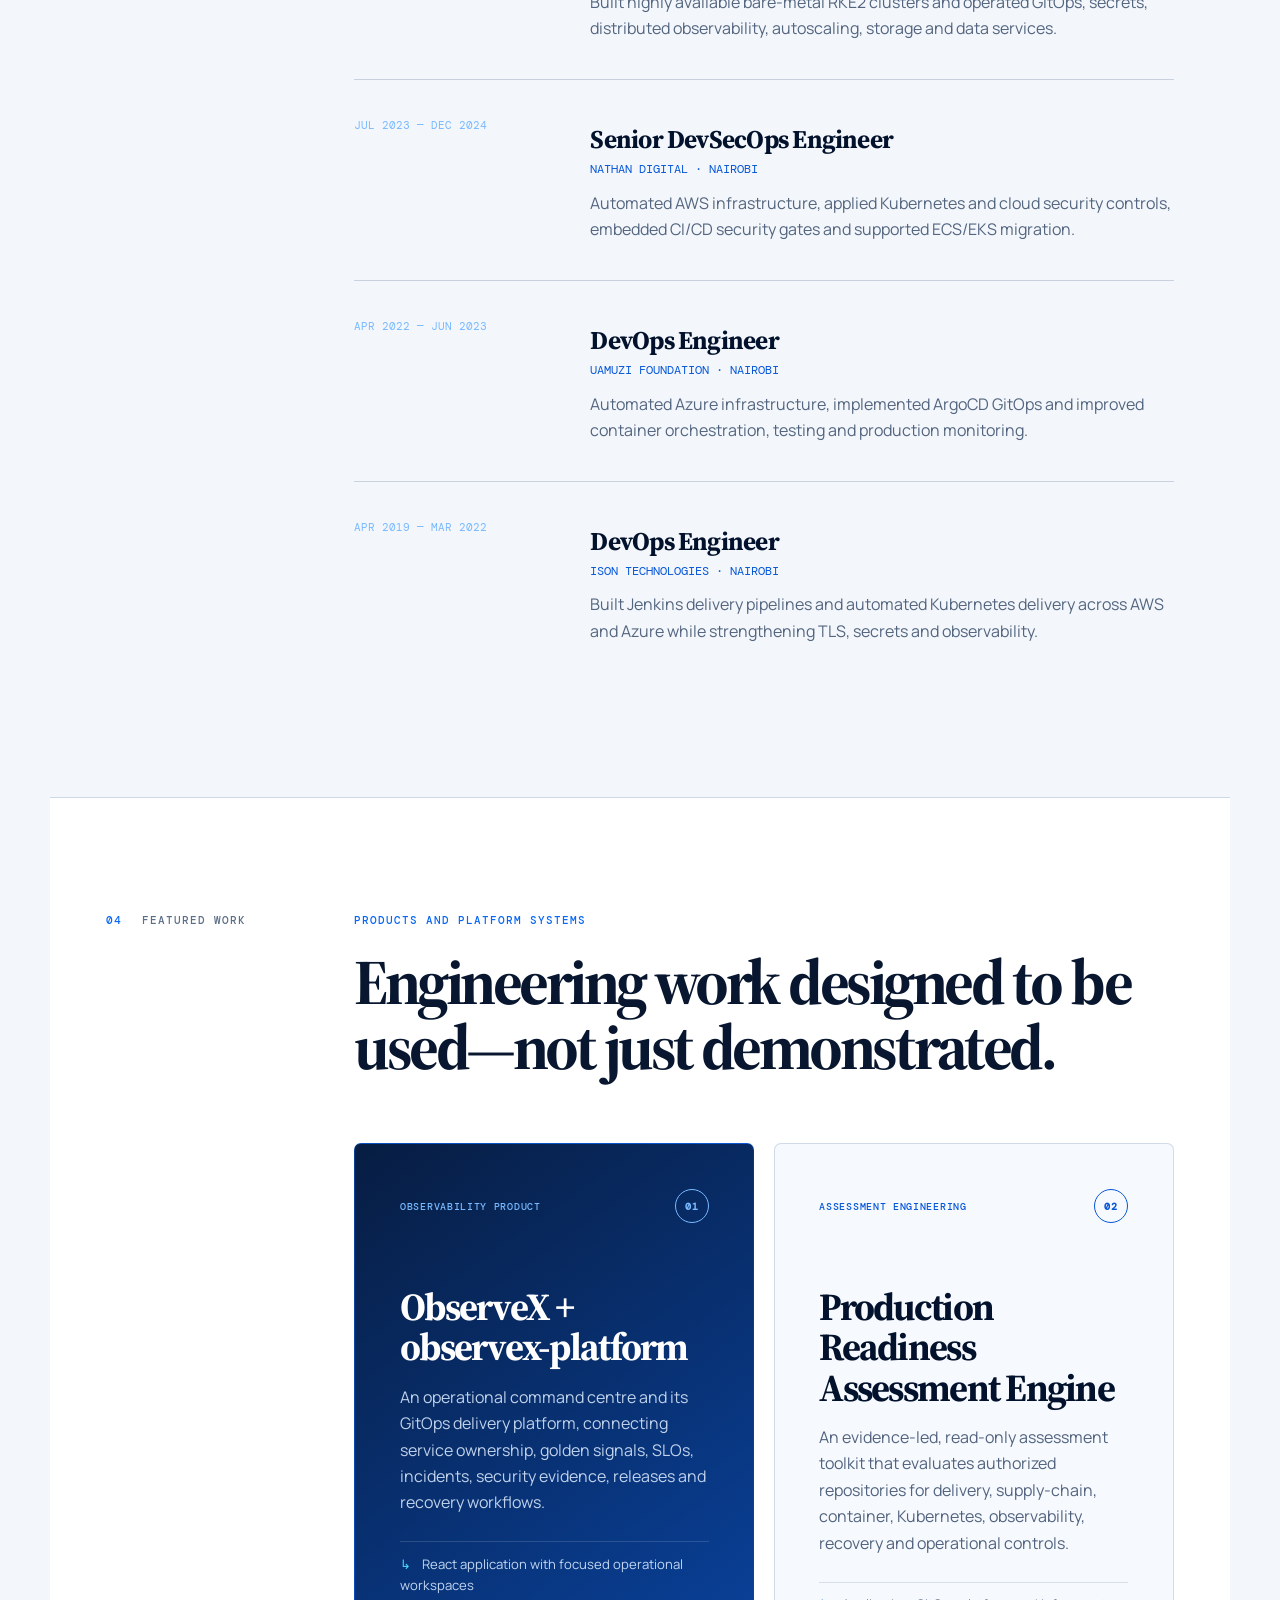
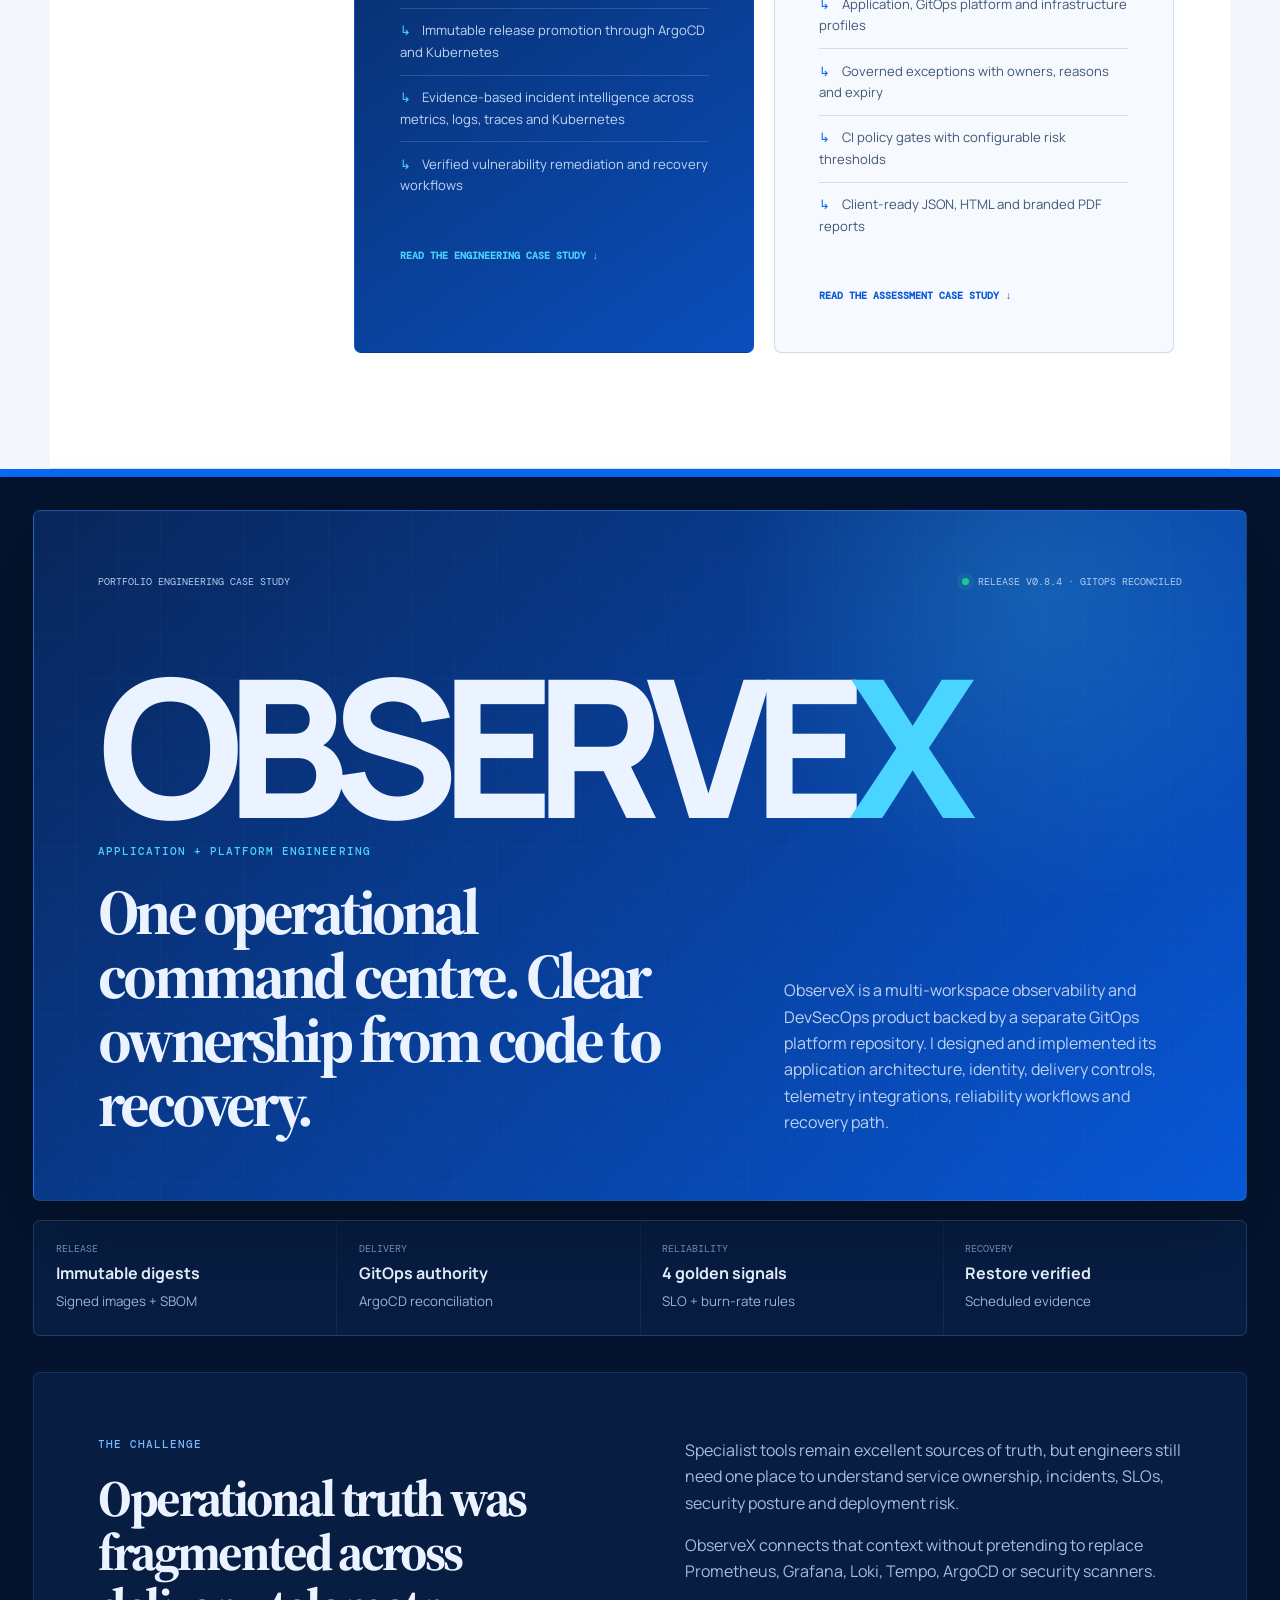
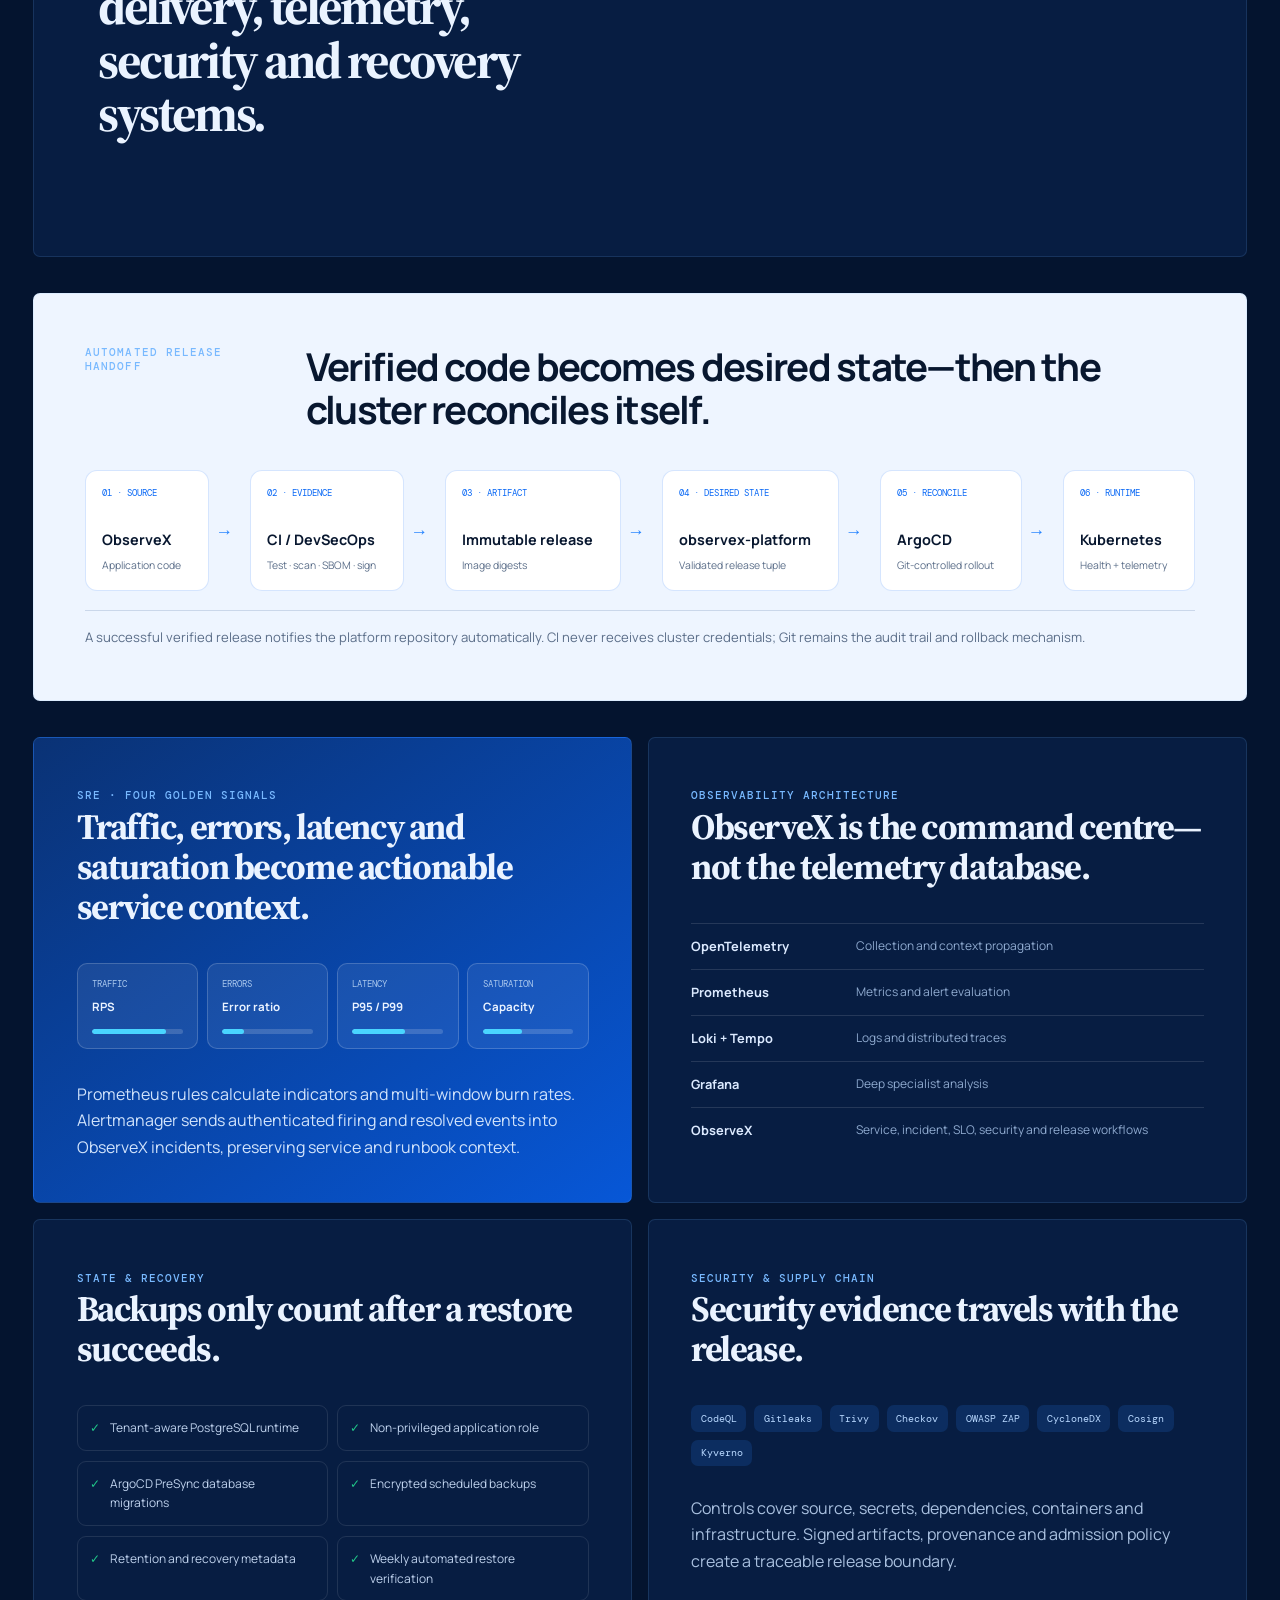
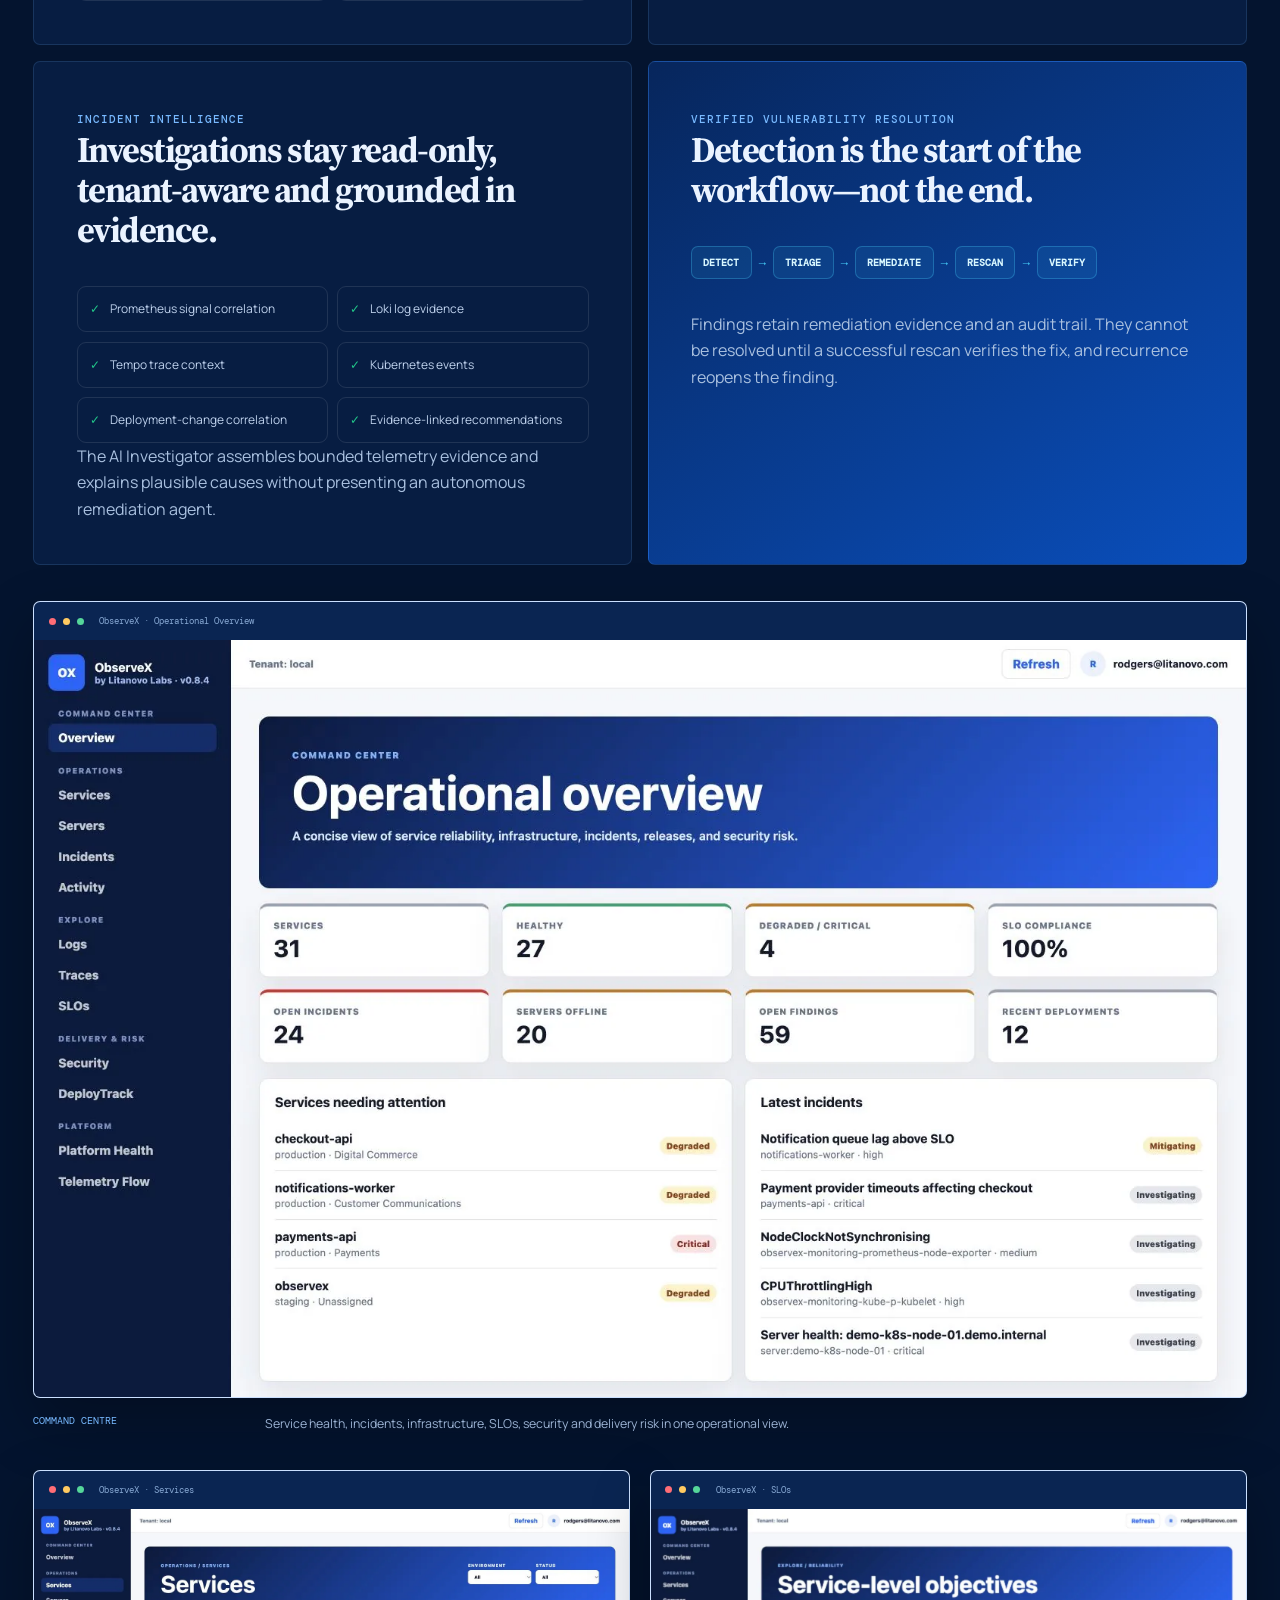
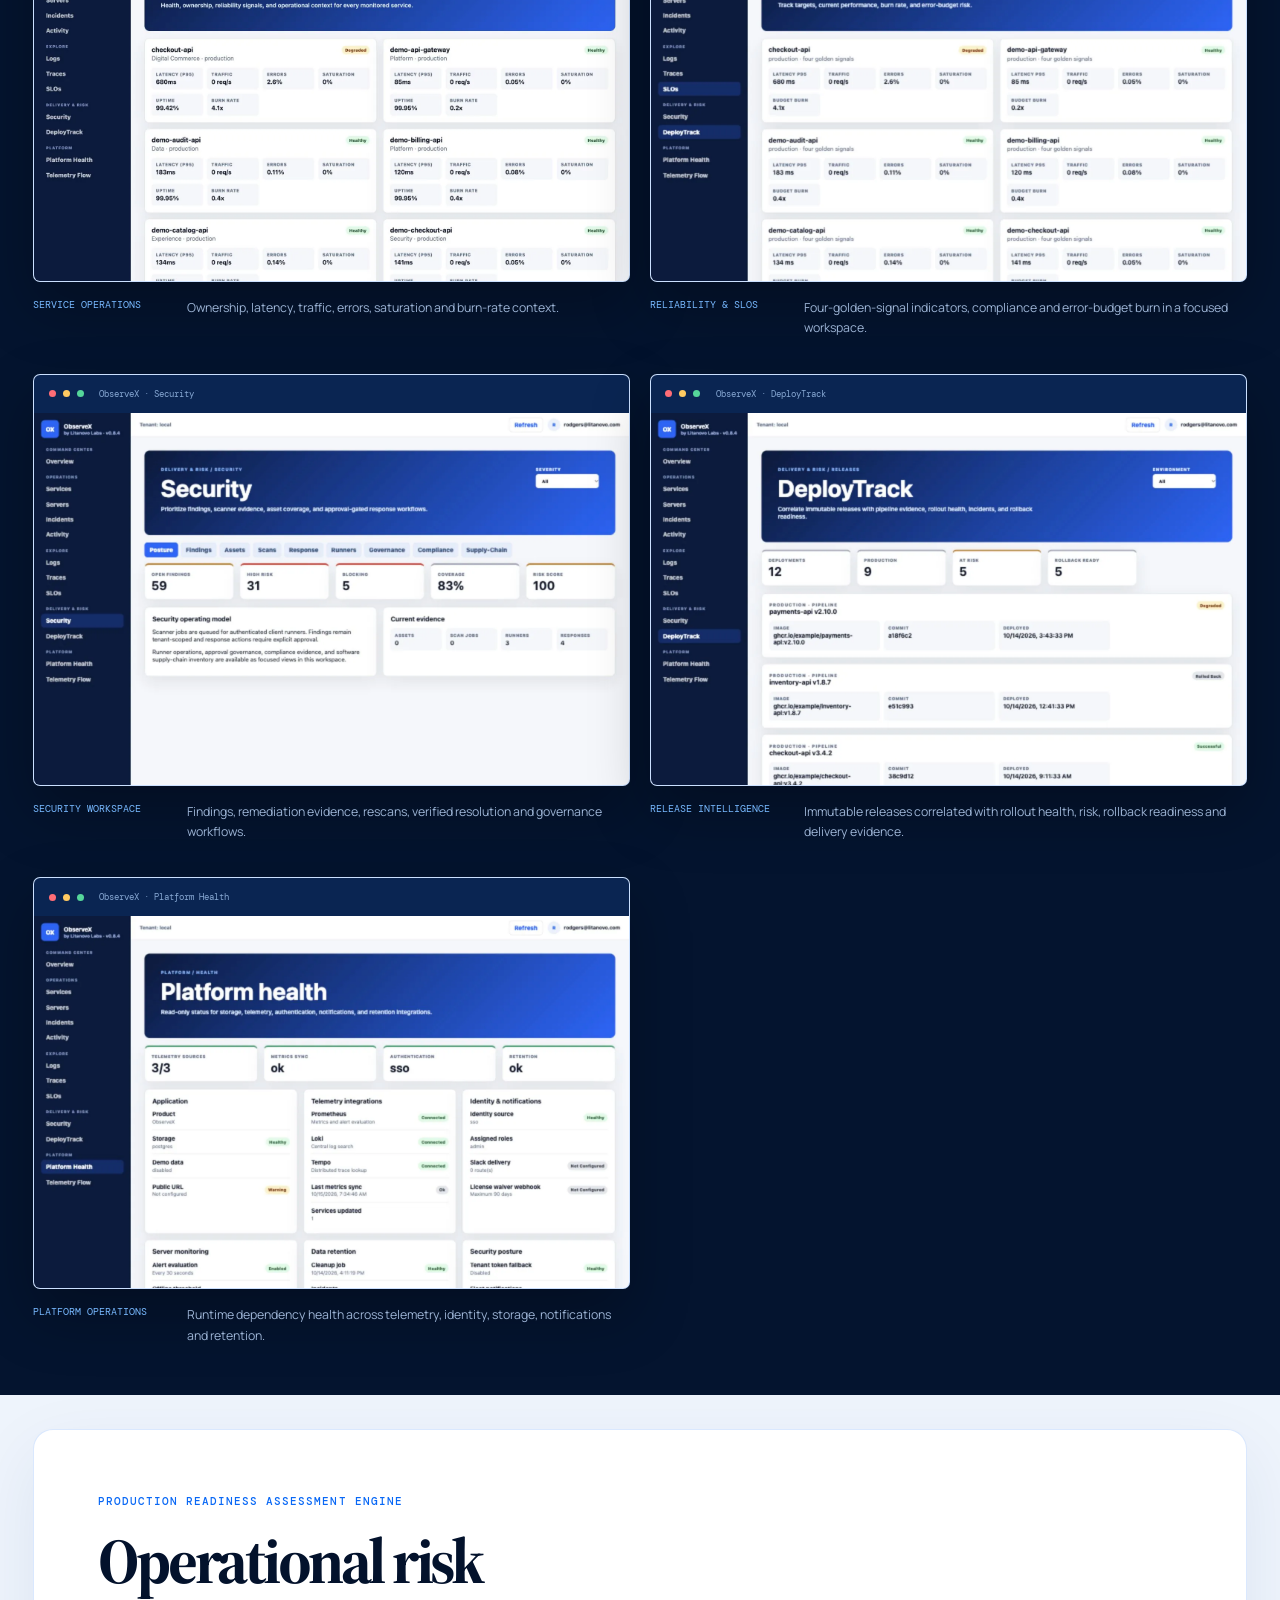
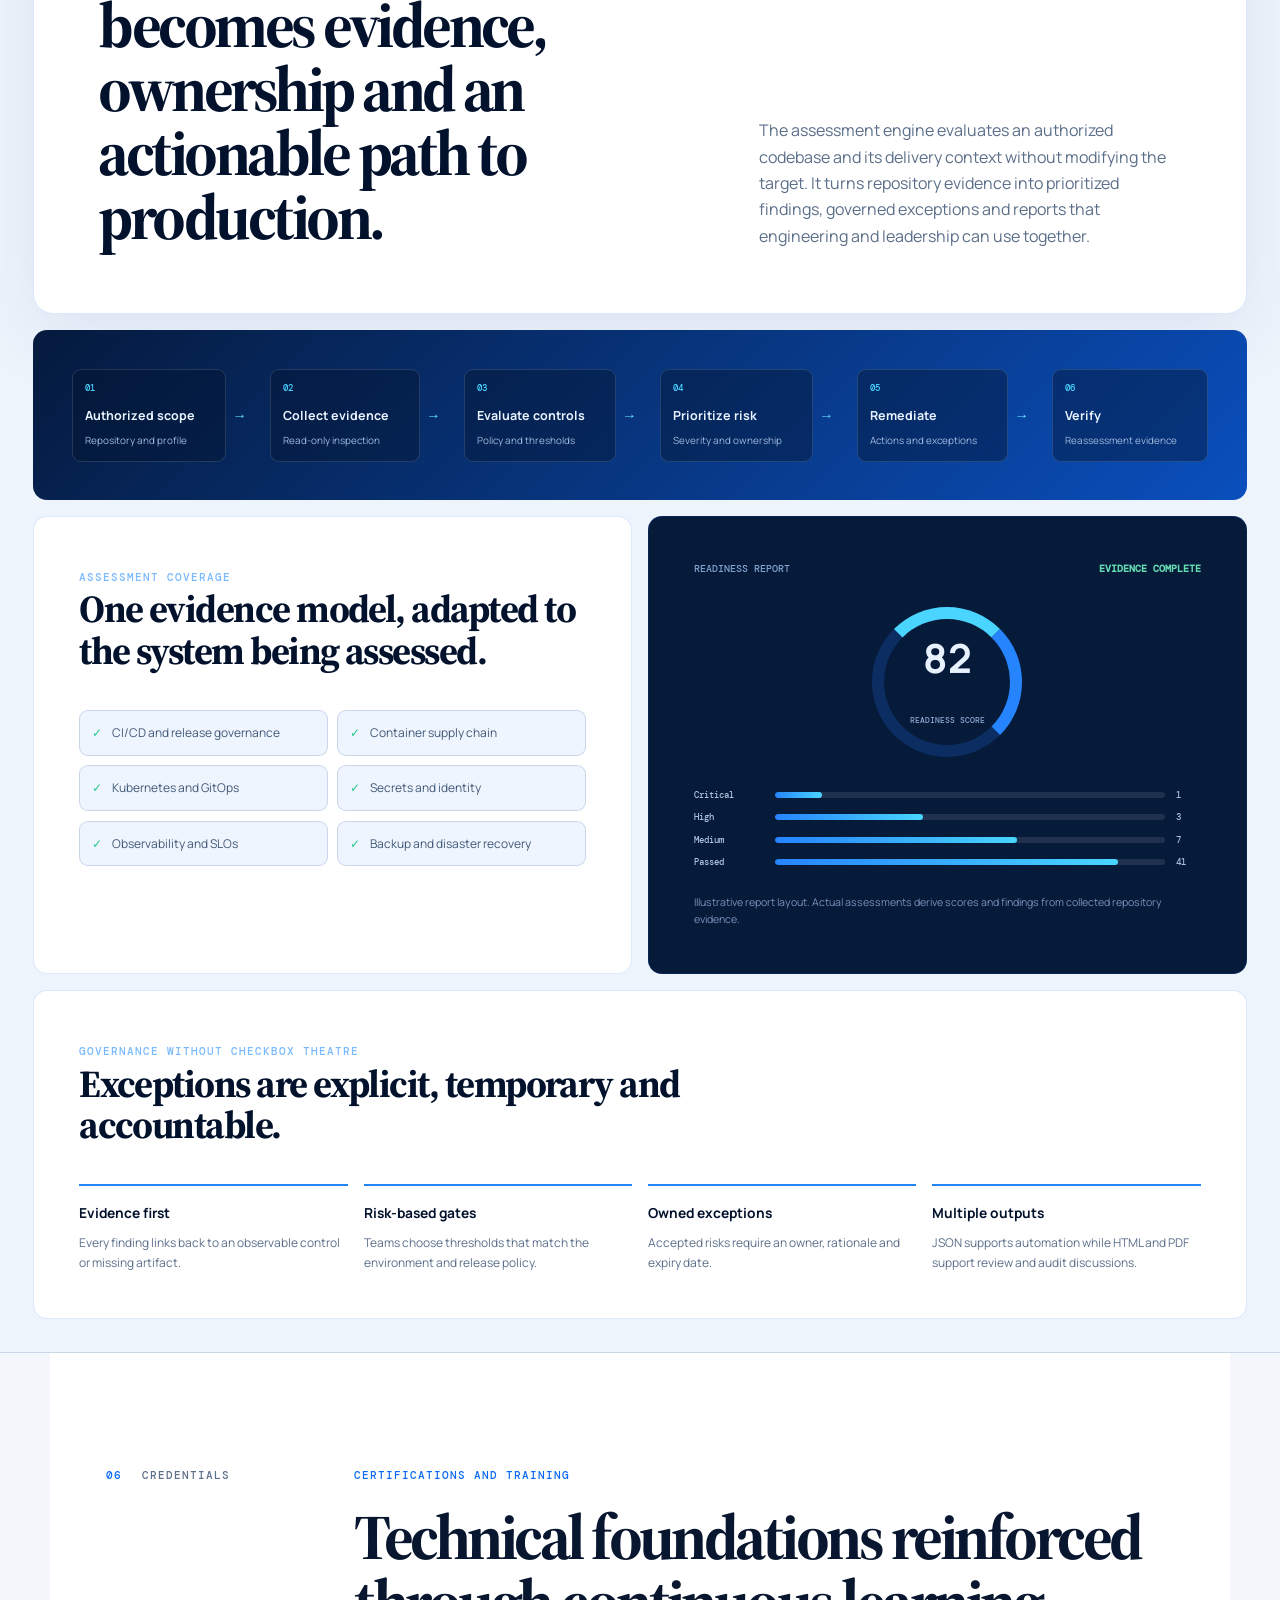
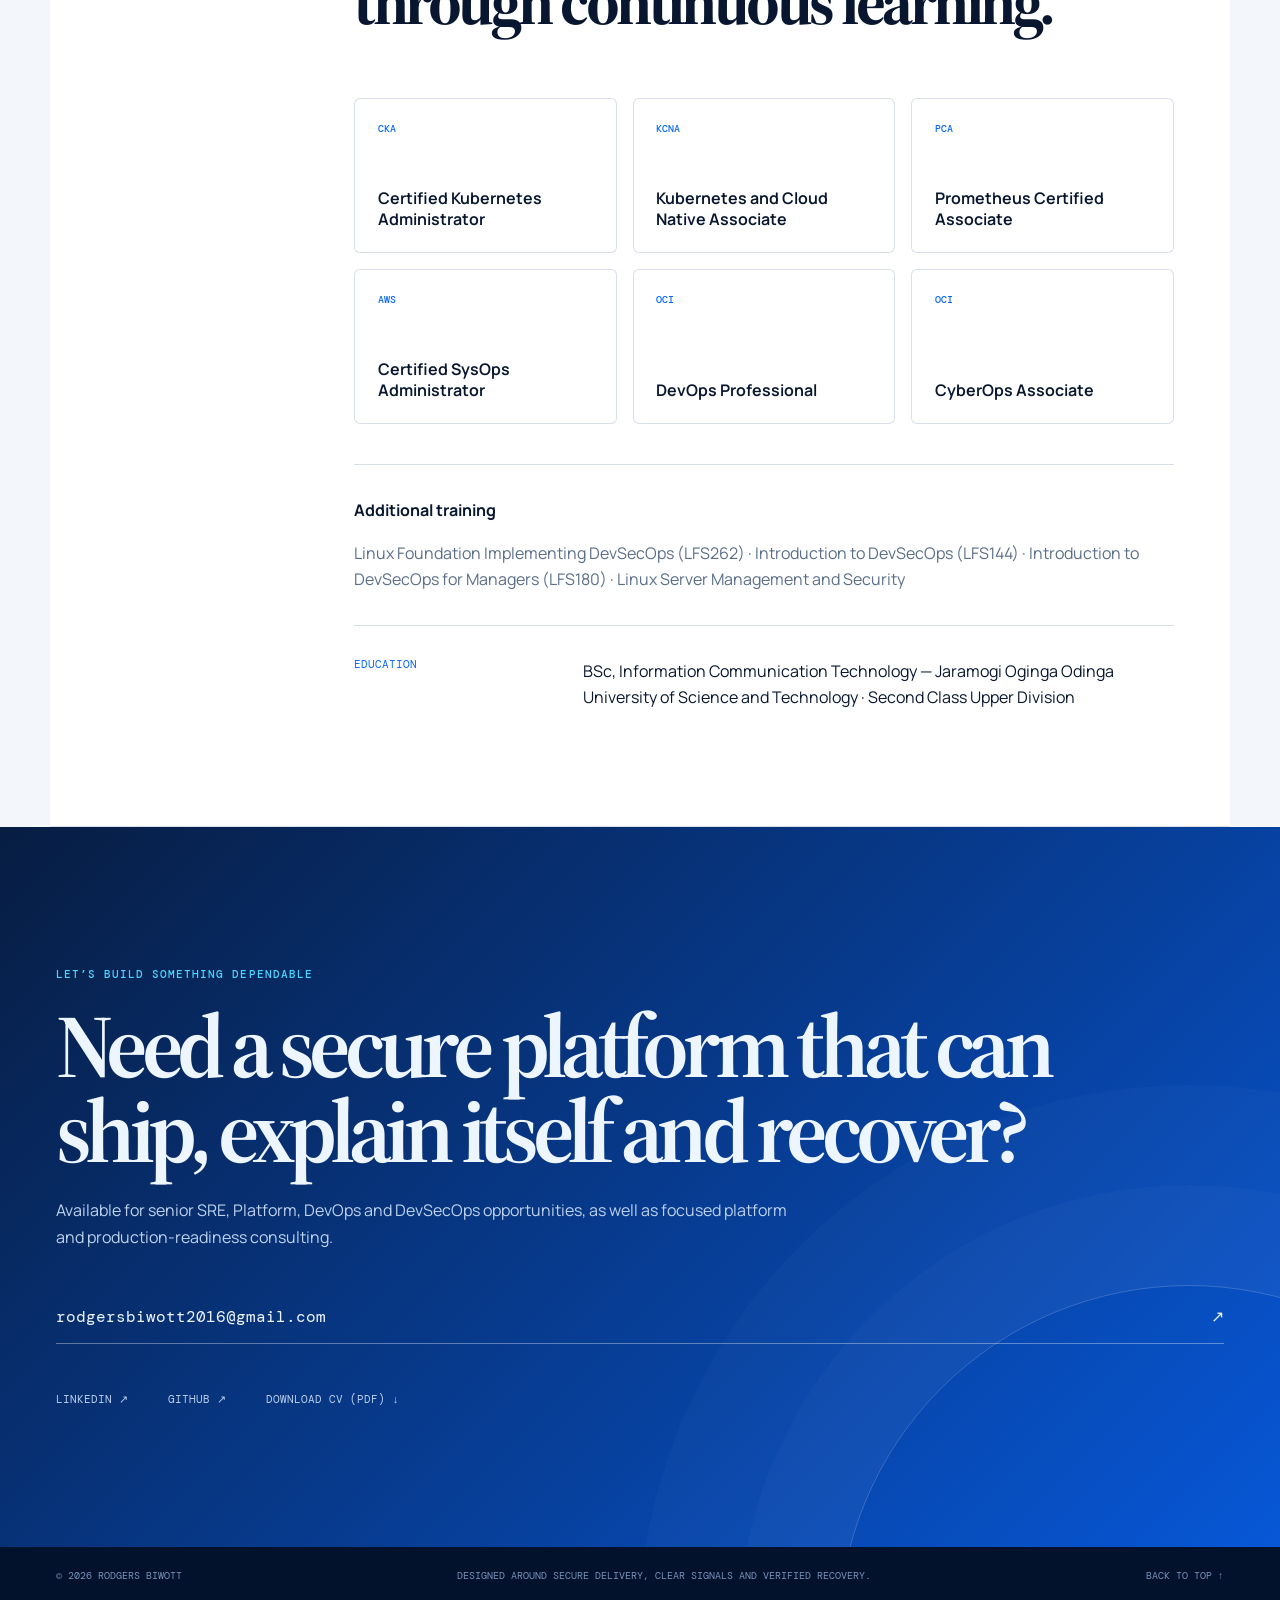
==== commit 70c5671a: "fix: constrain portfolio portrait layout" ====
--- a/index.html
+++ b/index.html
@@ -23,7 +23,7 @@
   <link rel="preconnect" href="https://fonts.googleapis.com">
   <link rel="preconnect" href="https://fonts.gstatic.com" crossorigin>
   <link href="https://fonts.googleapis.com/css2?family=DM+Mono:wght@400;500&amp;family=Manrope:wght@400;500;600;700;800&amp;family=Source+Serif+4:opsz,wght@8..60,600;8..60,700&amp;display=swap" rel="stylesheet">
-  <link rel="stylesheet" href="assets/css/portfolio.css?v=20261030">
+  <link rel="stylesheet" href="assets/css/portfolio.css?v=20261030-2">
   <script src="assets/js/portfolio.js?v=20261017" defer></script>
   <script type="application/ld+json">{"@context":"https://schema.org","@type":"Person","name":"Rodgers Biwott","jobTitle":"Senior DevOps, DevSecOps and Platform Engineer","url":"https://kiplongu.github.io/","sameAs":["https://www.linkedin.com/in/rodgersbiwott","https://github.com/kiplongu"],"knowsAbout":["Kubernetes","DevSecOps","Platform Engineering","GitOps","Site Reliability Engineering","Cloud Infrastructure","Observability"]}</script>
 </head>
--- a/assets/css/portfolio.css
+++ b/assets/css/portfolio.css
@@ -642,3 +642,50 @@
   .assessment-flow, .readiness-grid { margin-top: 0; }
   .readiness-card, .report-preview, .assessment-flow { border-radius: 0; }
 }
+
+/* Keep the portrait and its caption within one predictable responsive card. */
+.hero .portrait {
+  width: 100%;
+  max-width: 440px;
+  margin: 0;
+  justify-self: end;
+}
+.hero .portrait::before { display: none; }
+.hero .portrait img {
+  width: 100%;
+  height: auto;
+  aspect-ratio: 4 / 5;
+  object-fit: cover;
+  object-position: 50% 24%;
+  border: 1px solid rgba(73,213,255,.5);
+  border-radius: 5px;
+}
+.hero .portrait figcaption {
+  display: grid;
+  grid-template-columns: minmax(0, auto) minmax(160px, 1fr);
+  gap: .75rem 1rem;
+  align-items: start;
+  padding: 1rem .1rem 0;
+}
+.hero .portrait figcaption span { white-space: nowrap; }
+.hero .portrait figcaption small {
+  min-width: 0;
+  text-align: right;
+  line-height: 1.5;
+  overflow-wrap: anywhere;
+}
+
+@media (max-width: 900px) {
+  .hero .portrait { max-width: 440px; justify-self: center; }
+}
+
+@media (max-width: 720px) {
+  .hero .portrait { width: calc(100% - 28px); margin: 2rem auto 0; }
+  .hero .portrait figcaption { grid-template-columns: 1fr; }
+  .hero .portrait figcaption span { white-space: normal; }
+  .hero .portrait figcaption small { text-align: left; }
+}
+
+@media (max-width: 460px) {
+  .project-wordmark { font-size: clamp(3rem, 18vw, 5.2rem); }
+}
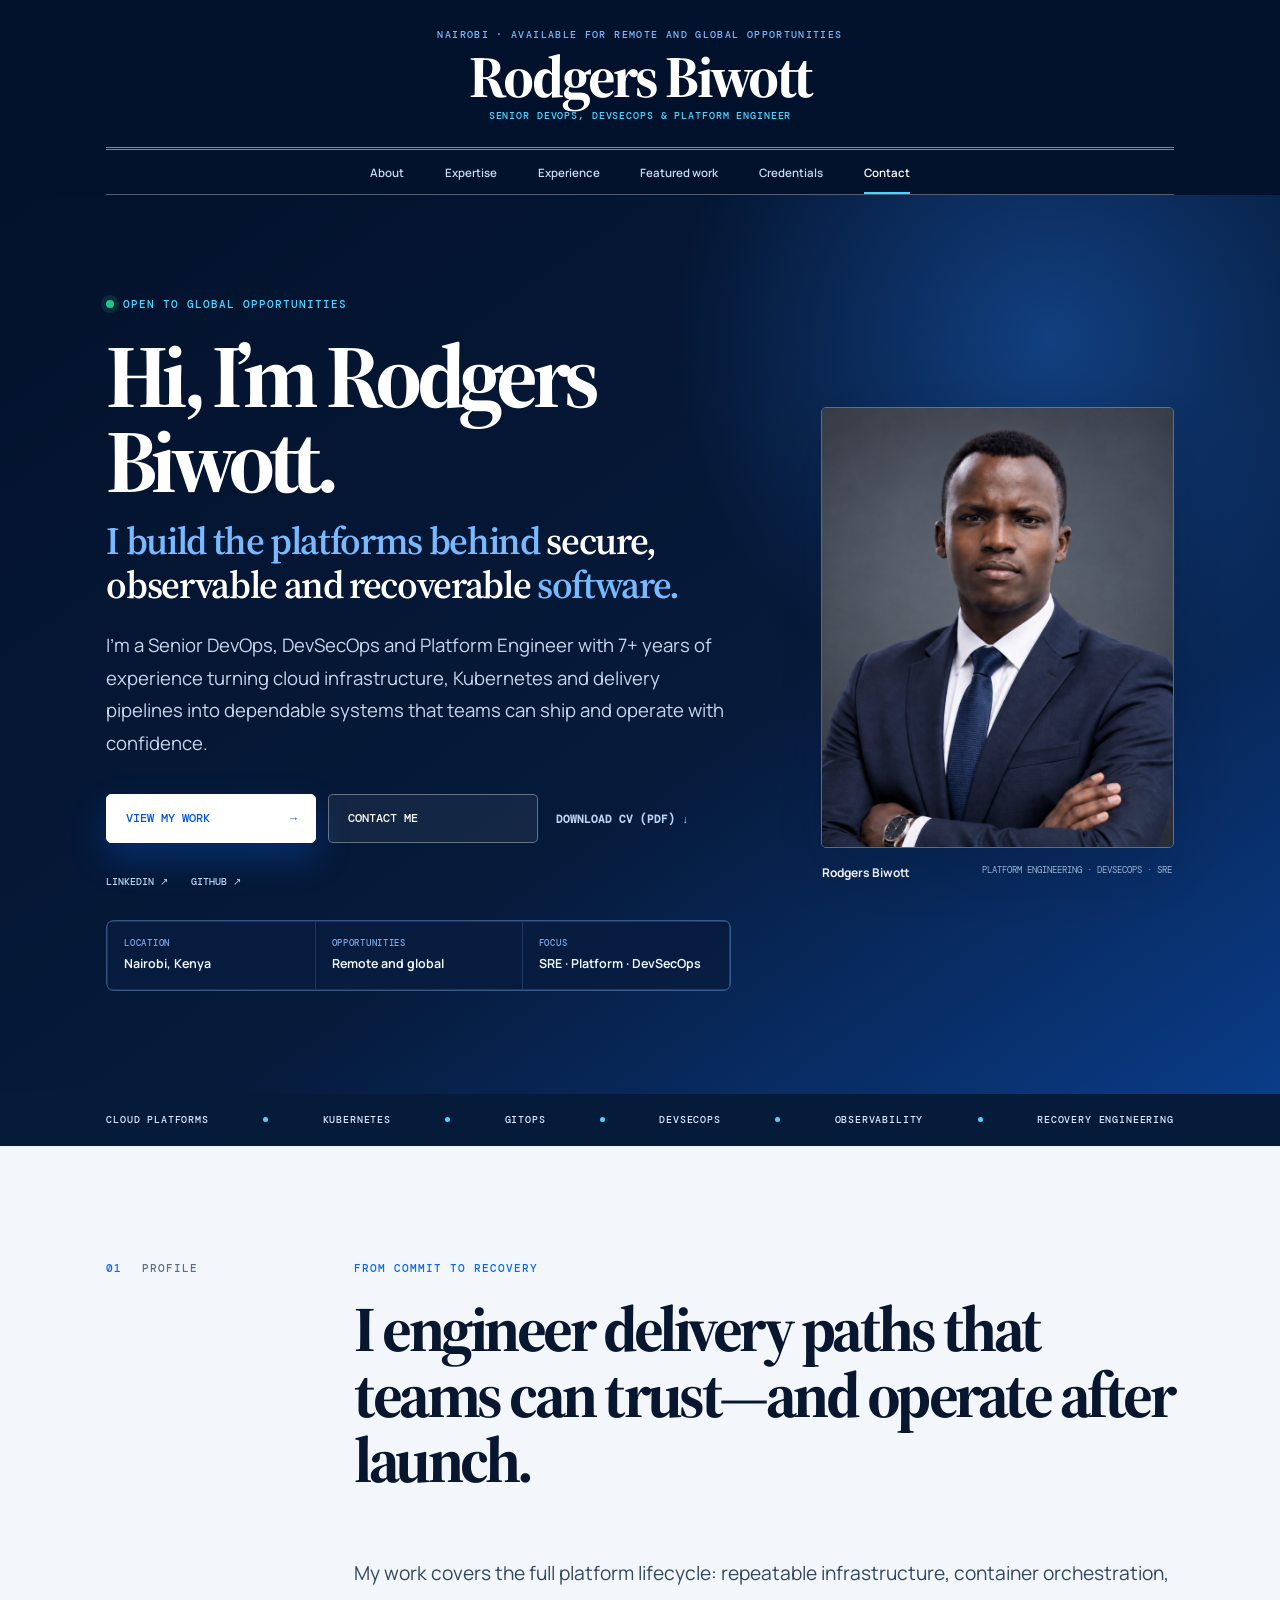
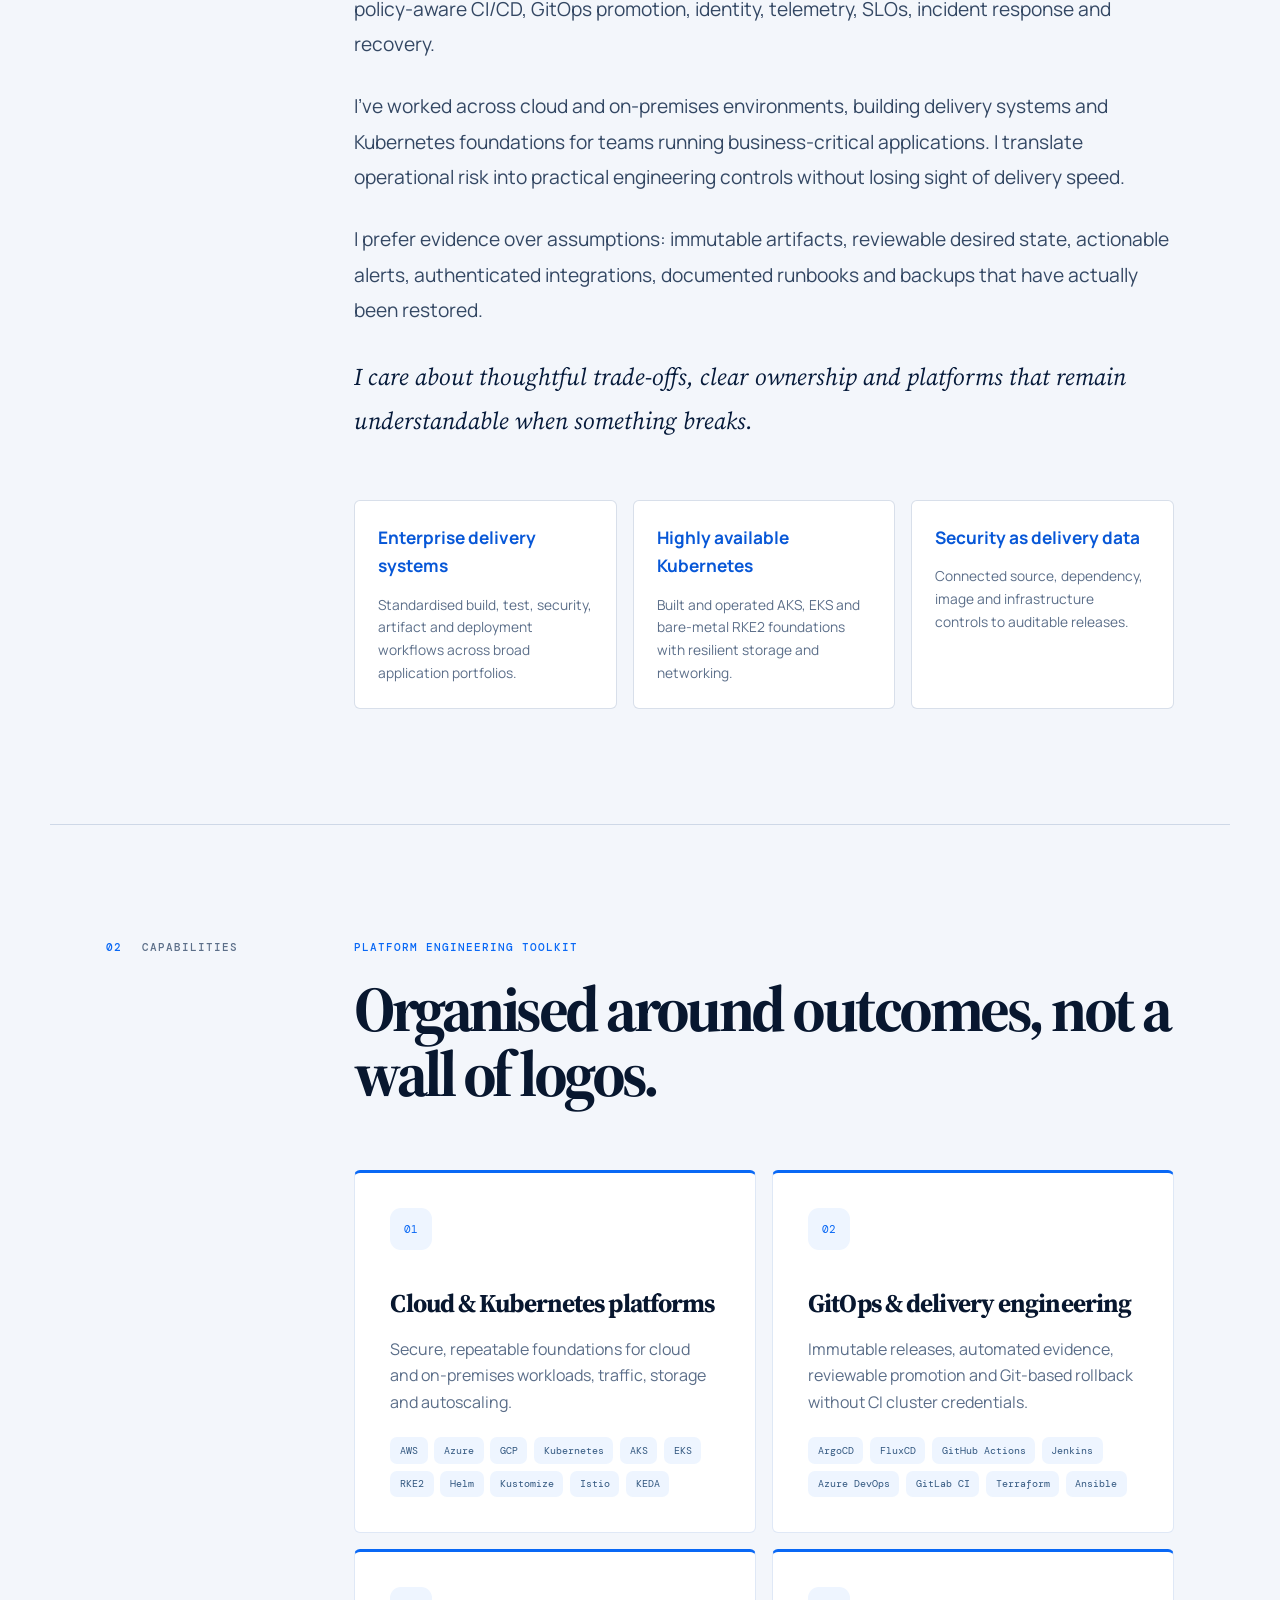
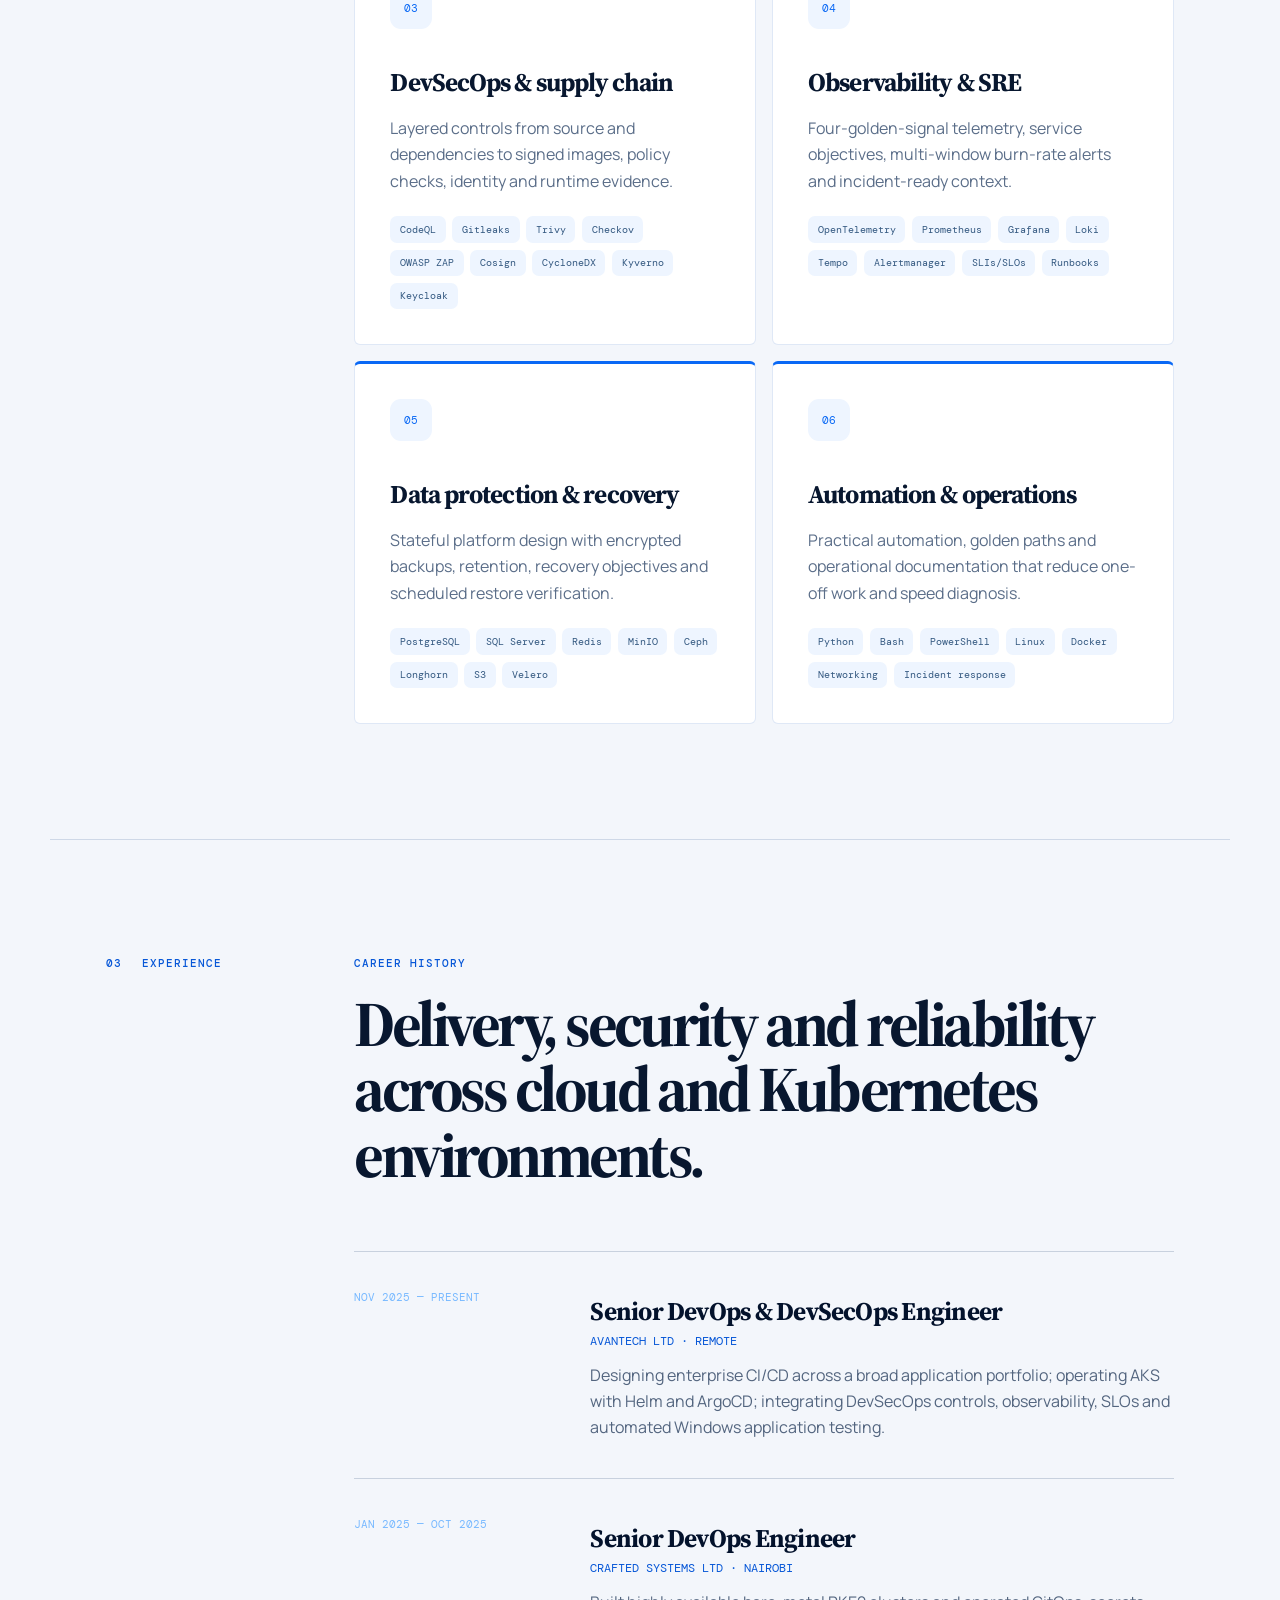
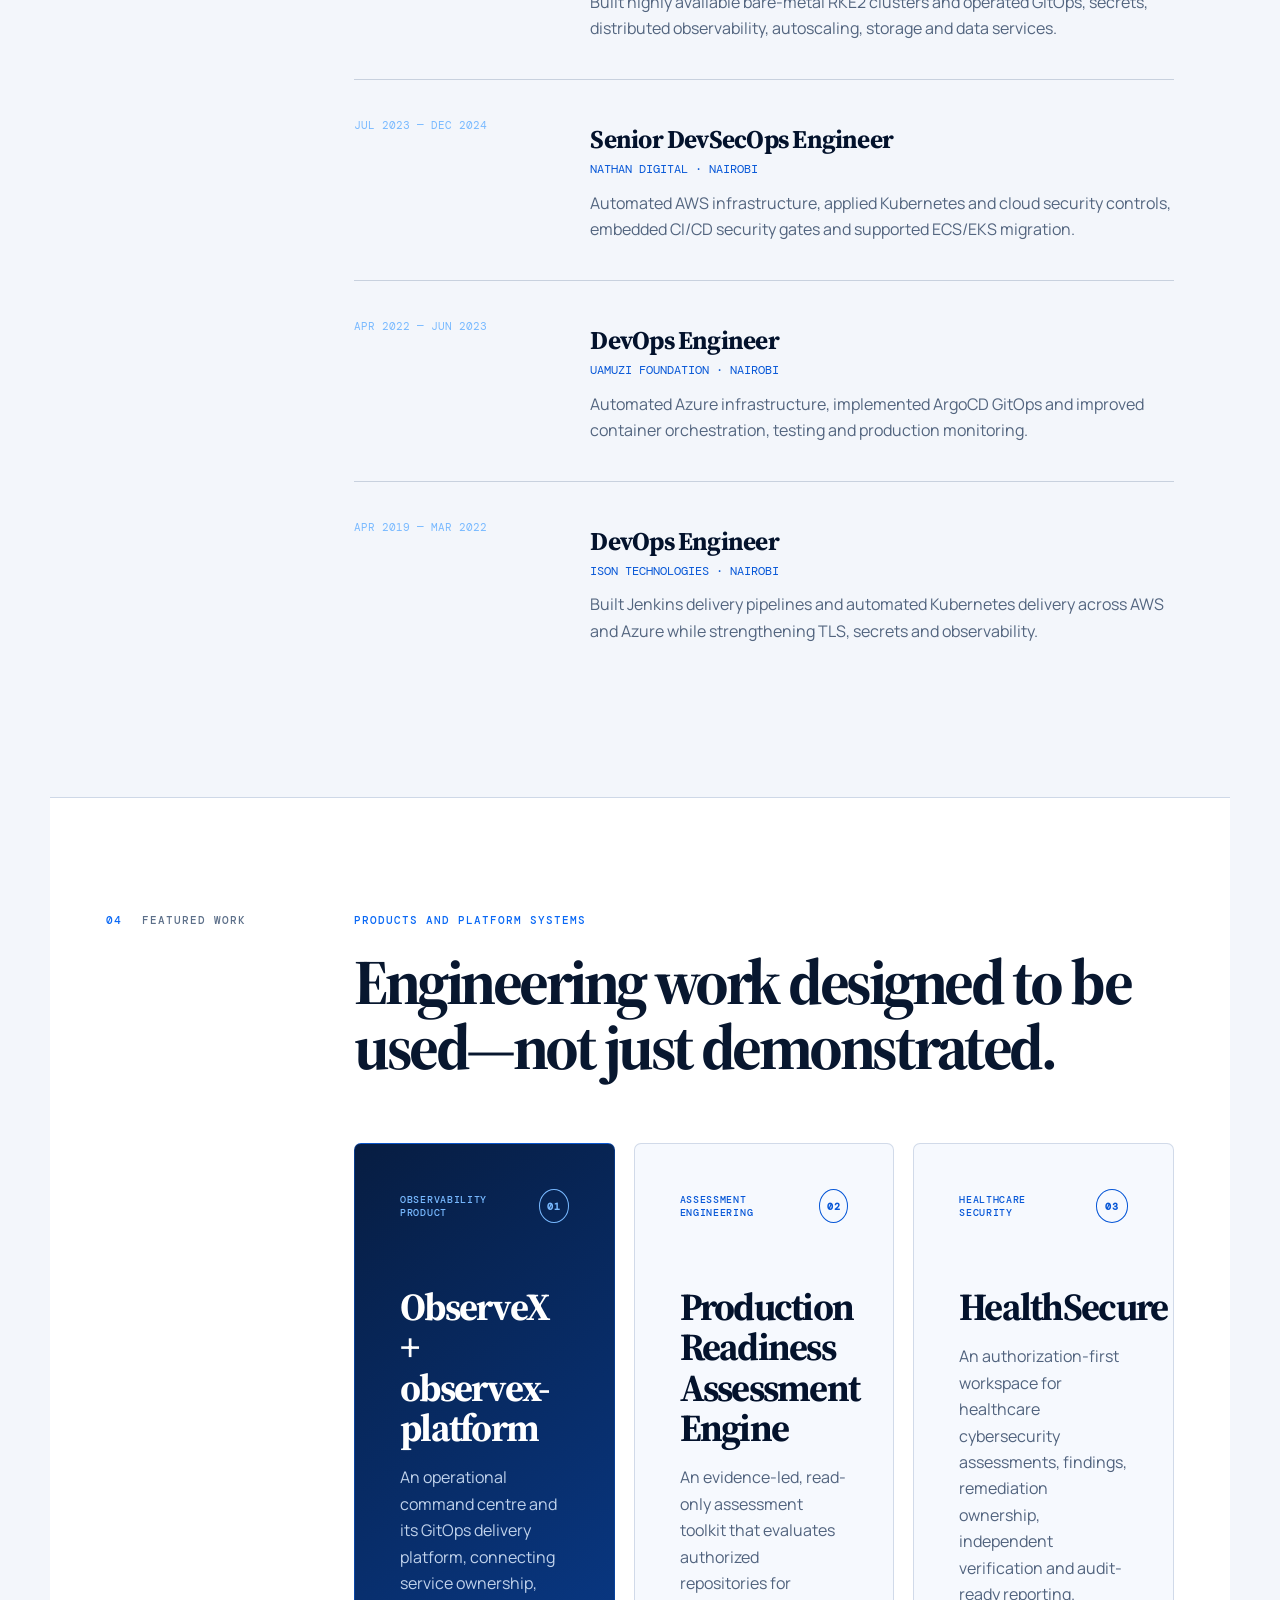
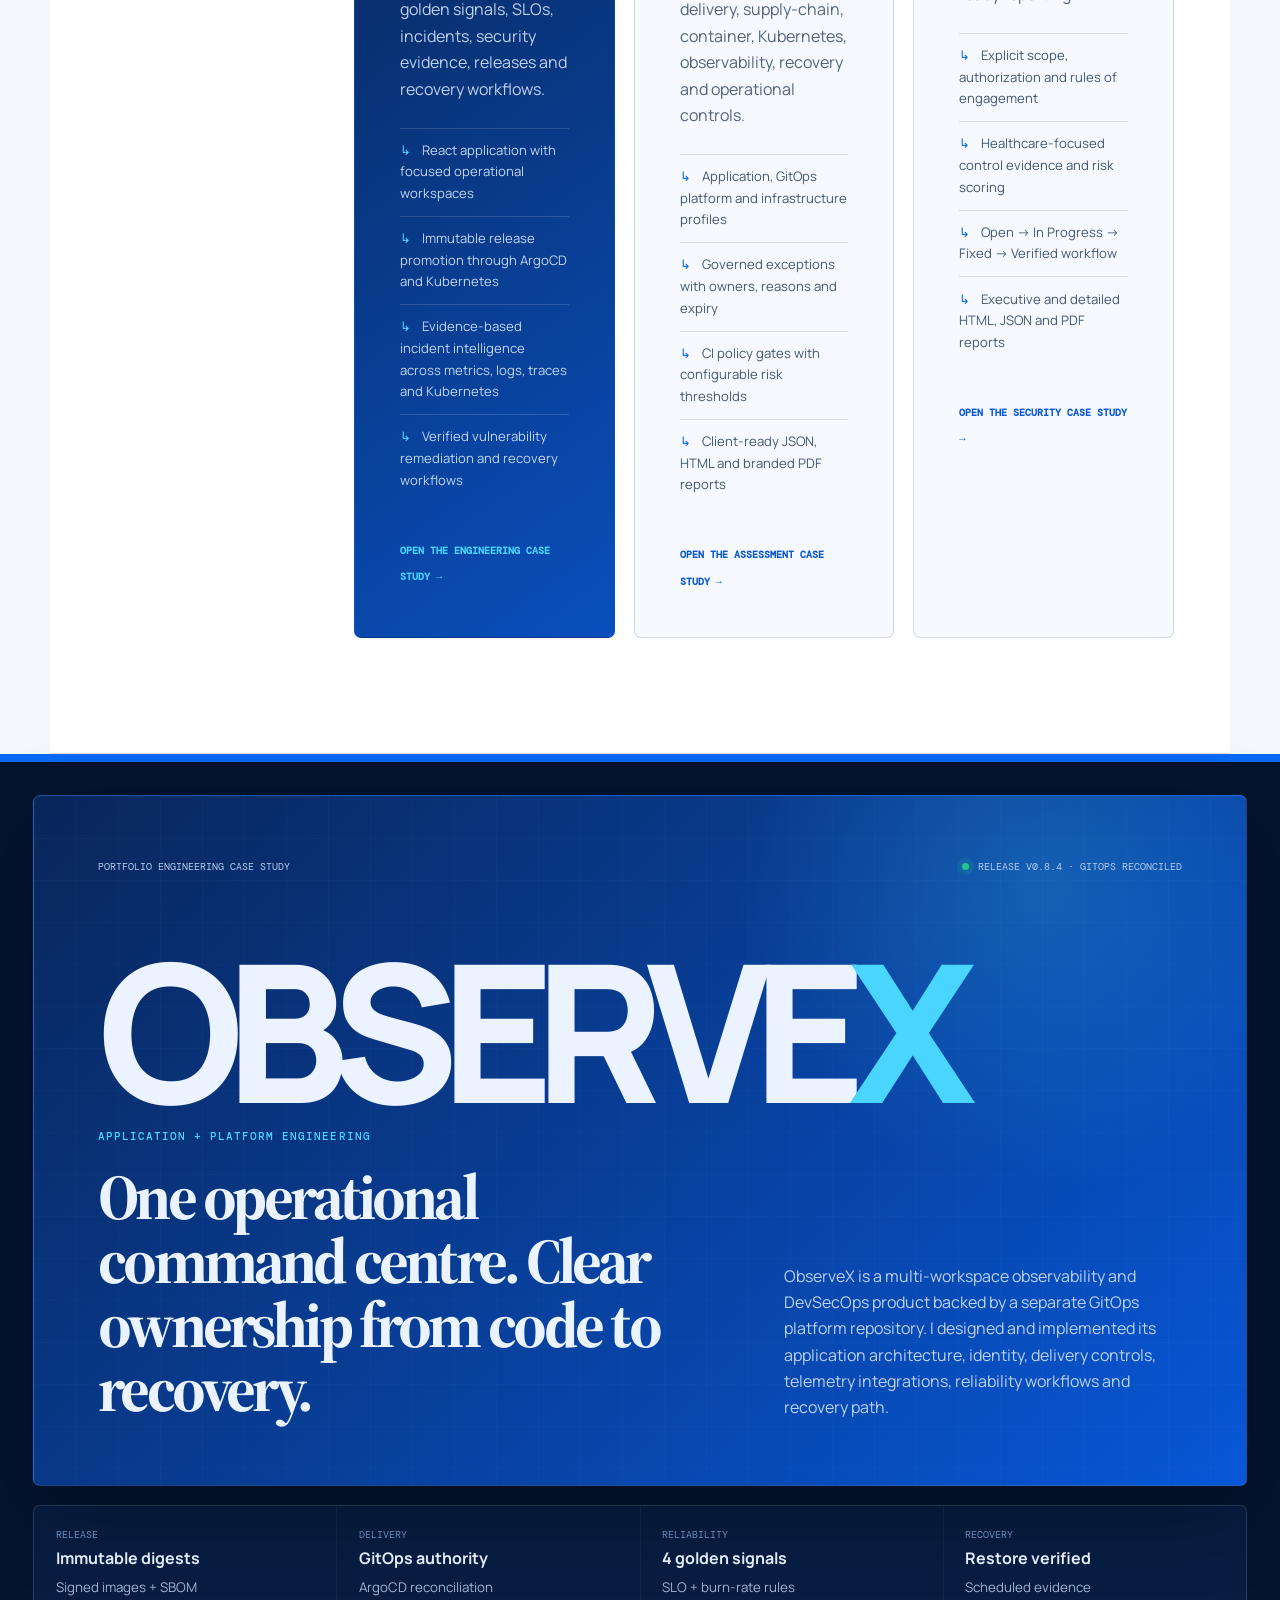
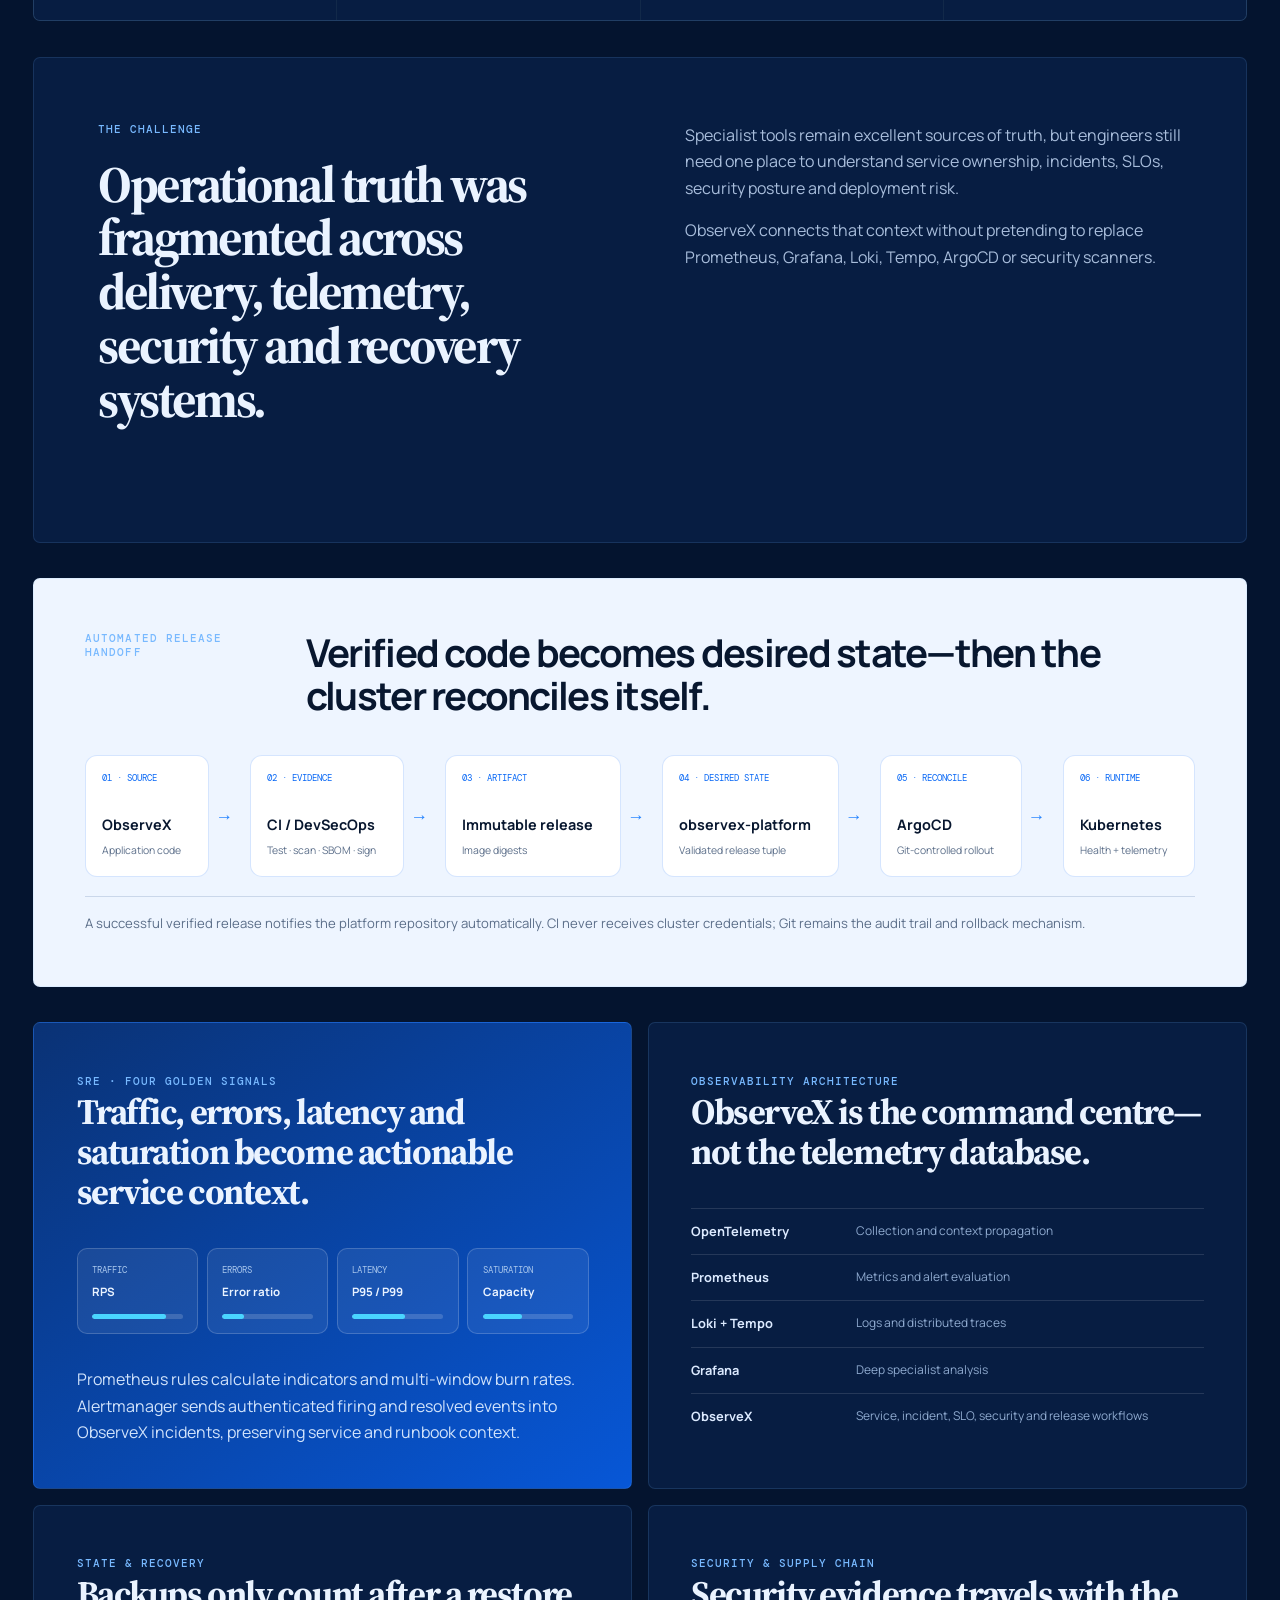
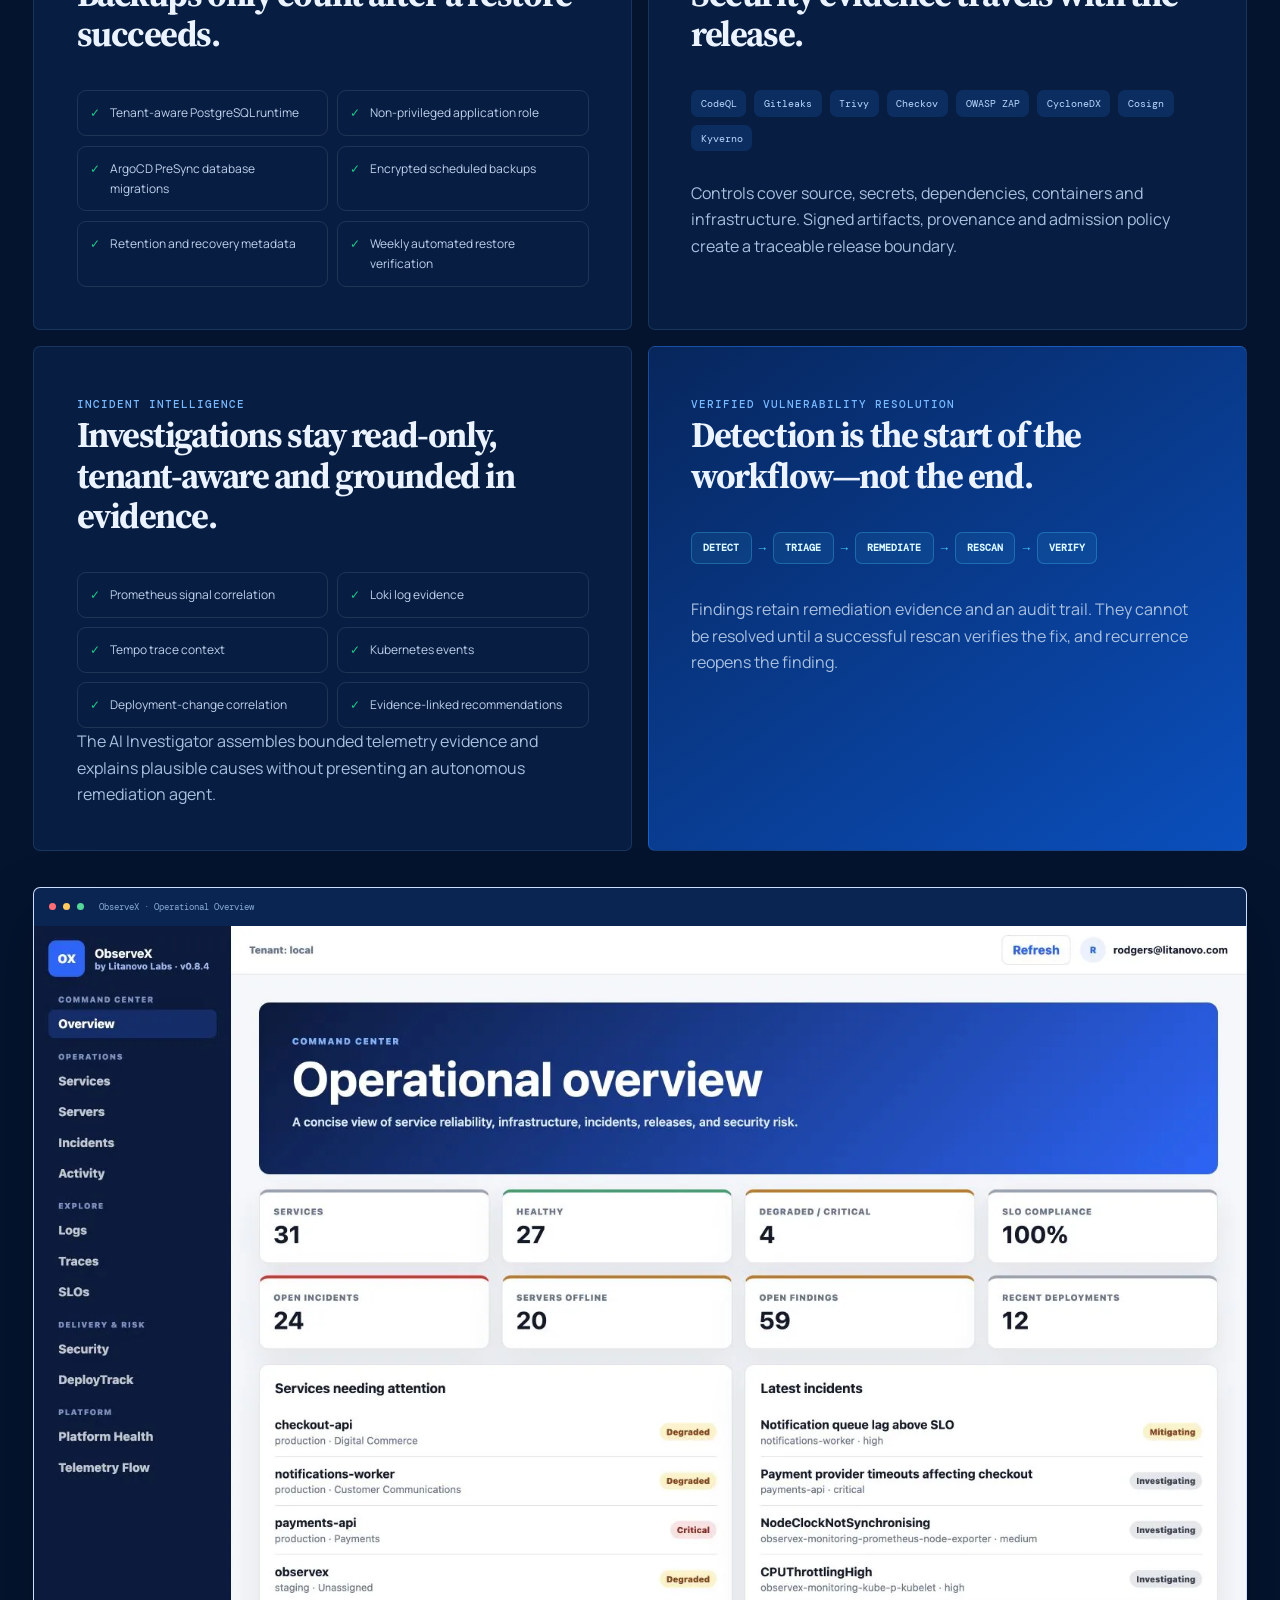
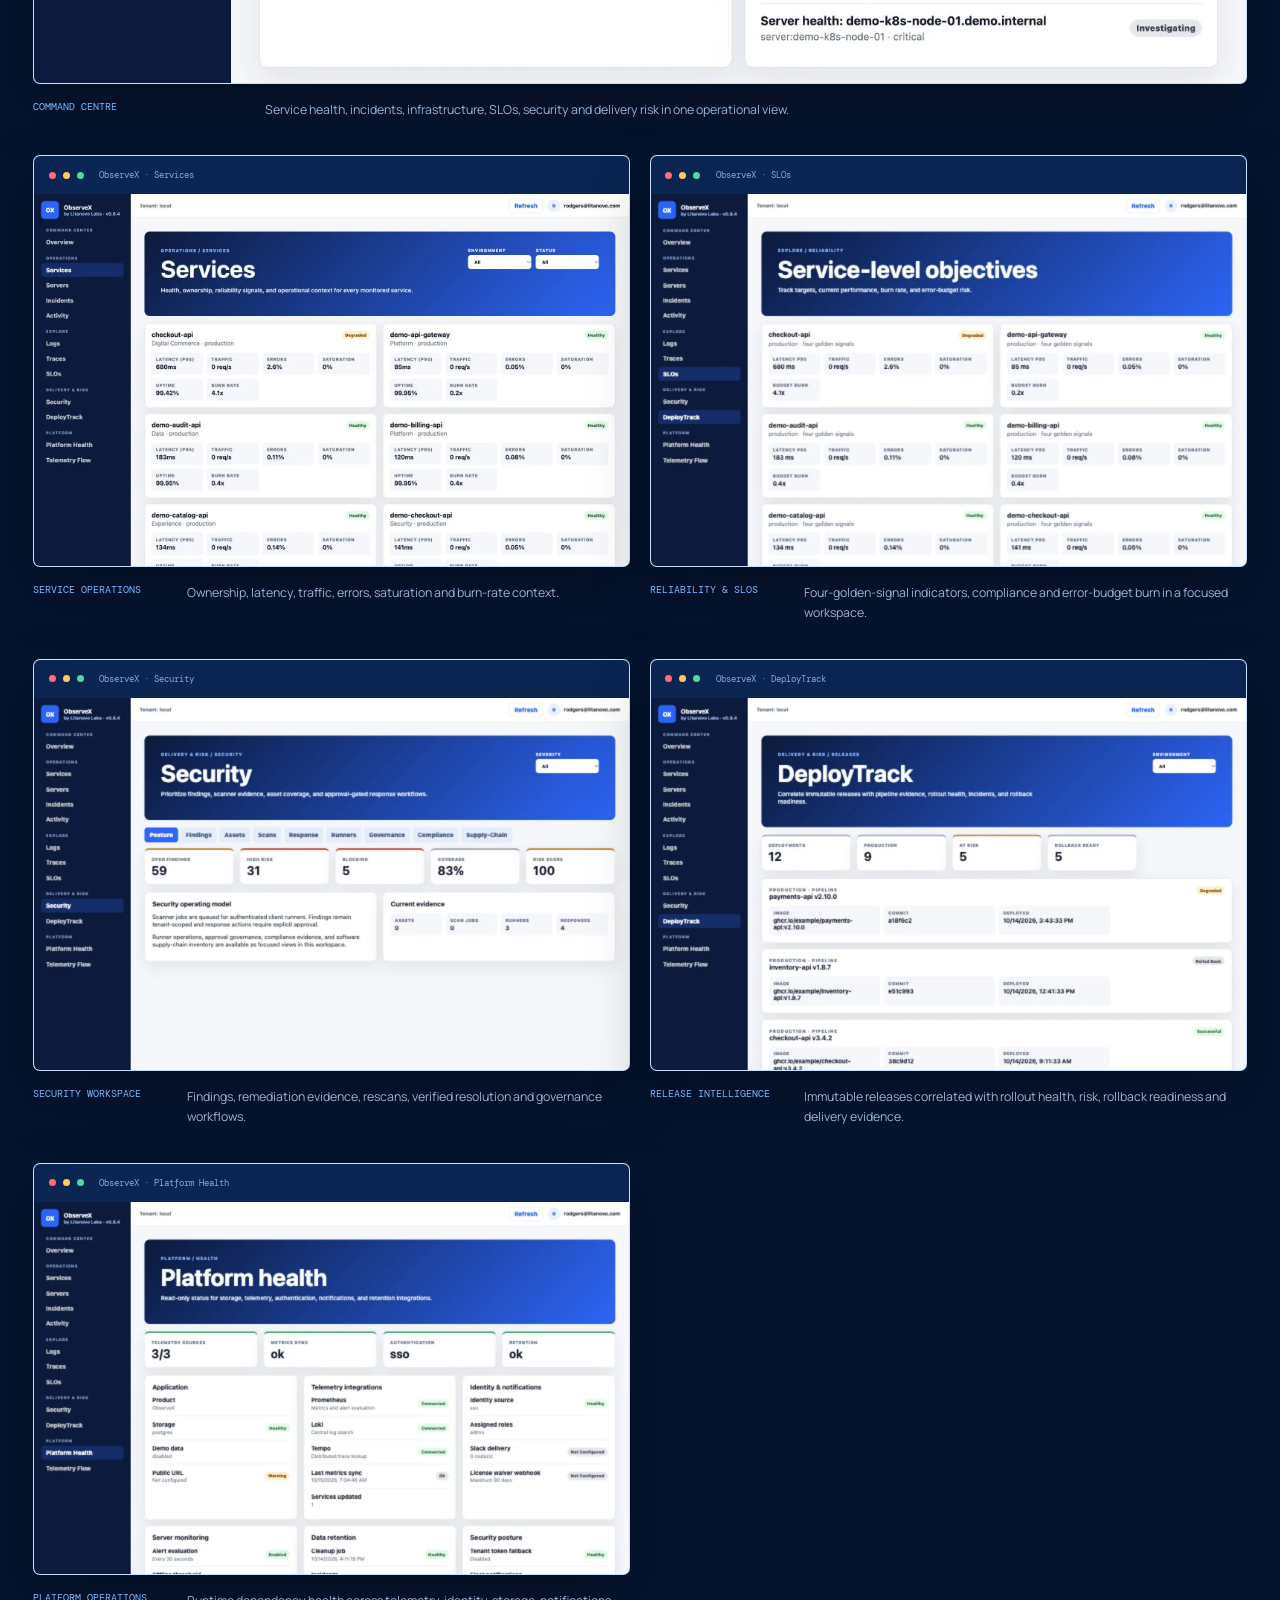
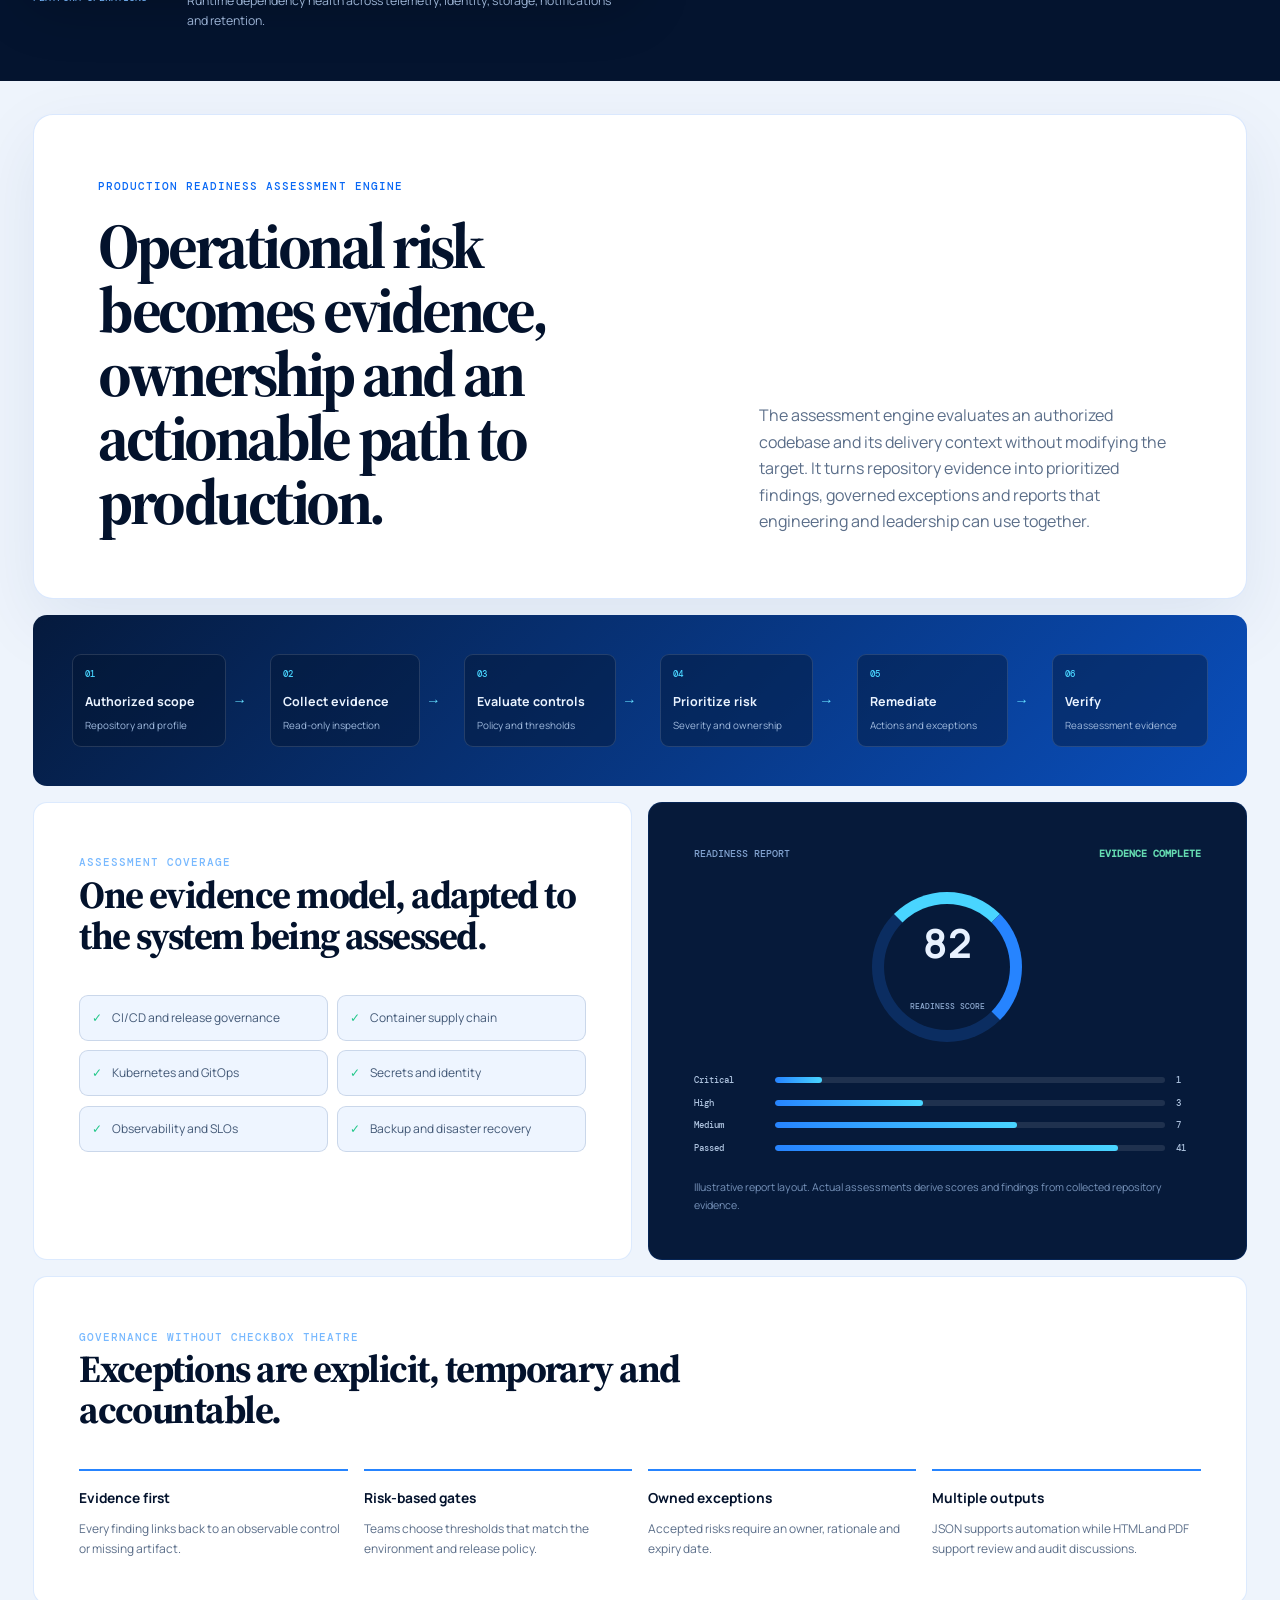
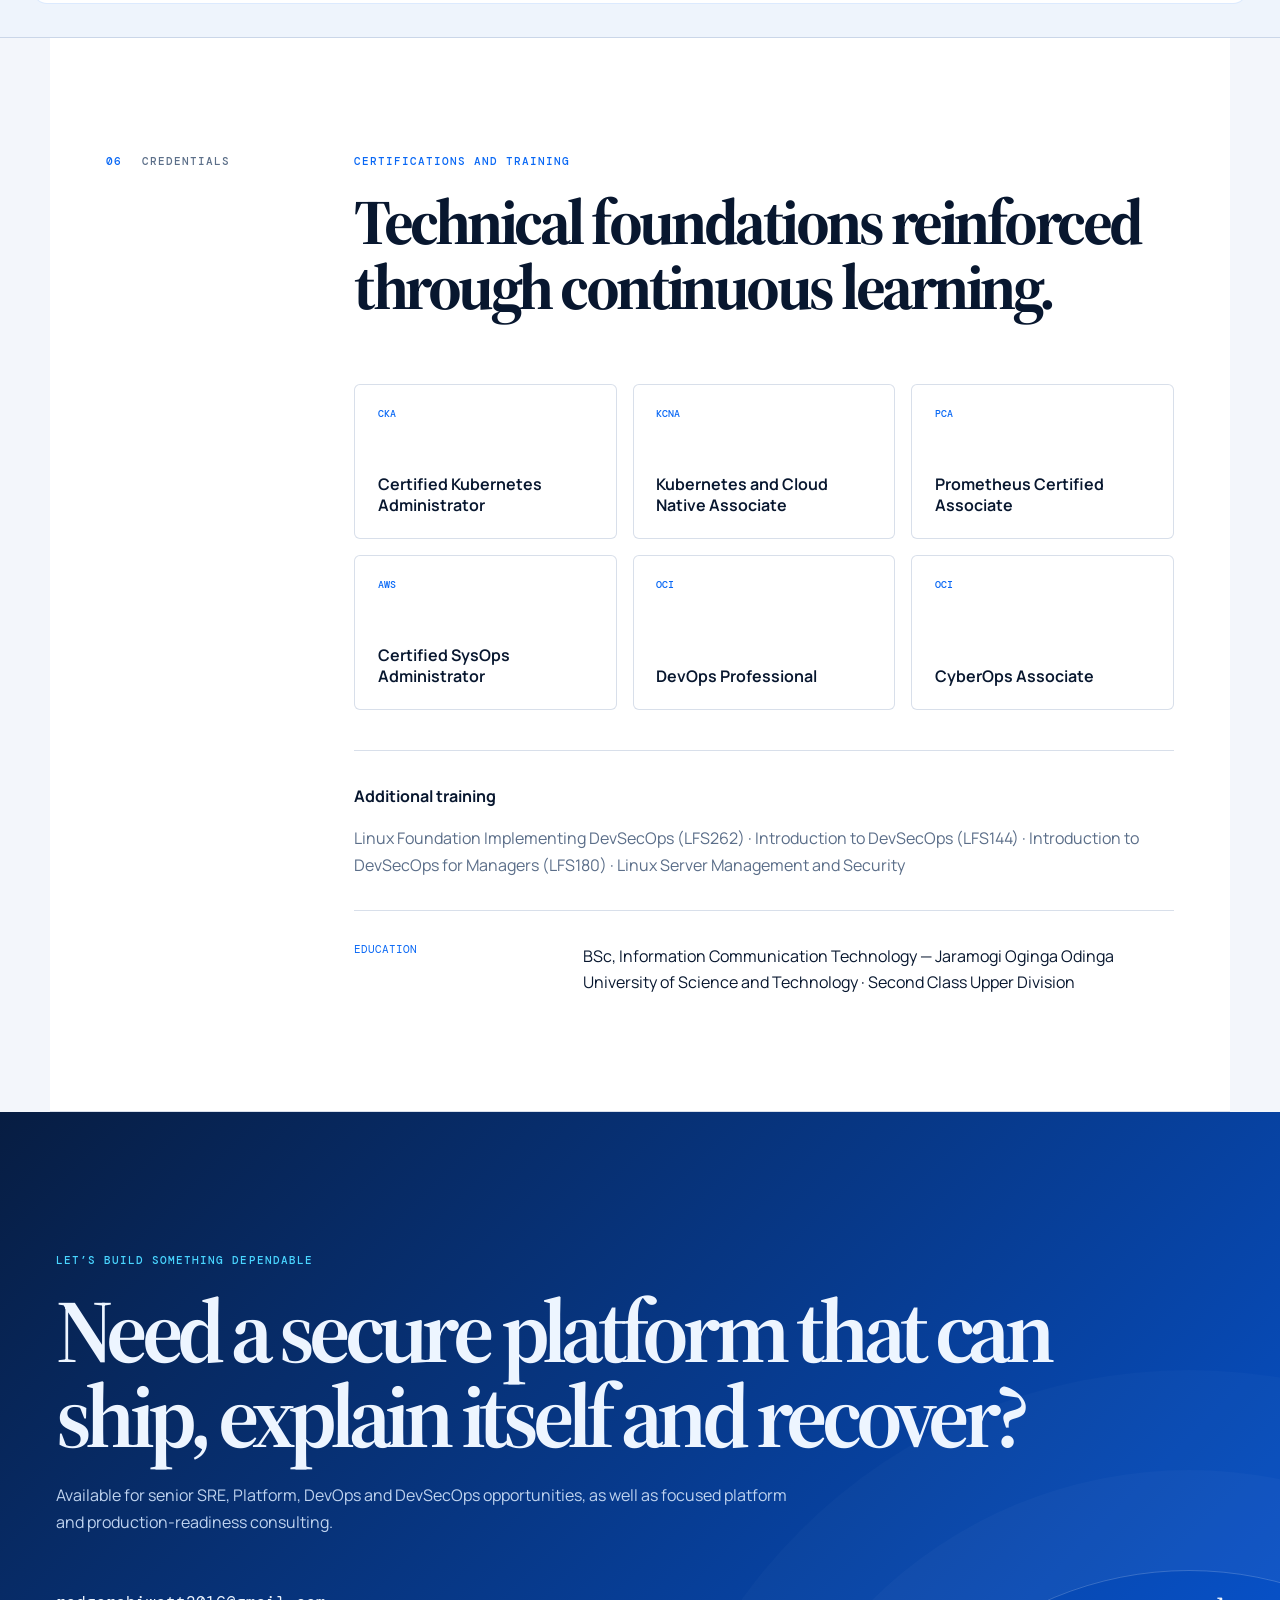
==== commit b2e6e370: "feat: add dedicated engineering case studies" ====
--- a/index.html
+++ b/index.html
@@ -43,7 +43,7 @@
       <h1 id="hero-title">Hi, I’m Rodgers Biwott.</h1>
       <p class="hero-lead">I build the platforms behind <em>secure, observable and recoverable</em> software.</p>
       <p class="hero-summary">I’m a Senior DevOps, DevSecOps and Platform Engineer with 7+ years of experience turning cloud infrastructure, Kubernetes and delivery pipelines into dependable systems that teams can ship and operate with confidence.</p>
-      <div class="hero-actions"><a class="button button-primary" href="#work">View my work <span aria-hidden="true">→</span></a><a class="button button-quiet" href="#contact">Contact me</a><a class="text-link" href="assets/files/Rodgers_Biwott_DevOps_Engineer_CV.pdf" download>Download CV (PDF) ↓</a></div>
+      <div class="hero-actions"><a class="button button-primary" href="#work">View my work <span aria-hidden="true">→</span></a><a class="button button-quiet" href="#contact">Contact me</a><a class="text-link" href="assets/files/Rodgers_Biwott_Senior_Platform_SRE_DevSecOps_CV.pdf" download>Download CV (PDF) ↓</a></div>
       <div class="hero-social"><a href="https://www.linkedin.com/in/rodgersbiwott" target="_blank" rel="noreferrer">LinkedIn ↗</a><a href="https://github.com/kiplongu" target="_blank" rel="noreferrer">GitHub ↗</a></div>
       <dl class="availability-panel" aria-label="Current professional availability"><div><dt>Location</dt><dd>Nairobi, Kenya</dd></div><div><dt>Opportunities</dt><dd>Remote and global</dd></div><div><dt>Focus</dt><dd>SRE · Platform · DevSecOps</dd></div></dl>
     </div>
@@ -90,14 +90,21 @@
           <h3>ObserveX + observex-platform</h3>
           <p>An operational command centre and its GitOps delivery platform, connecting service ownership, golden signals, SLOs, incidents, security evidence, releases and recovery workflows.</p>
           <ul><li>React application with focused operational workspaces</li><li>Immutable release promotion through ArgoCD and Kubernetes</li><li>Evidence-based incident intelligence across metrics, logs, traces and Kubernetes</li><li>Verified vulnerability remediation and recovery workflows</li></ul>
-          <a href="#observex">Read the engineering case study <span aria-hidden="true">↓</span></a>
+          <a href="projects/observex/">Open the engineering case study <span aria-hidden="true">→</span></a>
         </article>
         <article class="work-card reveal">
           <div class="work-card-top"><span>Assessment engineering</span><strong>02</strong></div>
           <h3>Production Readiness Assessment Engine</h3>
           <p>An evidence-led, read-only assessment toolkit that evaluates authorized repositories for delivery, supply-chain, container, Kubernetes, observability, recovery and operational controls.</p>
           <ul><li>Application, GitOps platform and infrastructure profiles</li><li>Governed exceptions with owners, reasons and expiry</li><li>CI policy gates with configurable risk thresholds</li><li>Client-ready JSON, HTML and branded PDF reports</li></ul>
-          <a href="#readiness">Read the assessment case study <span aria-hidden="true">↓</span></a>
+          <a href="projects/production-readiness/">Open the assessment case study <span aria-hidden="true">→</span></a>
+        </article>
+        <article class="work-card reveal">
+          <div class="work-card-top"><span>Healthcare security</span><strong>03</strong></div>
+          <h3>HealthSecure</h3>
+          <p>An authorization-first workspace for healthcare cybersecurity assessments, findings, remediation ownership, independent verification and audit-ready reporting.</p>
+          <ul><li>Explicit scope, authorization and rules of engagement</li><li>Healthcare-focused control evidence and risk scoring</li><li>Open → In Progress → Fixed → Verified workflow</li><li>Executive and detailed HTML, JSON and PDF reports</li></ul>
+          <a href="projects/healthsecure/">Open the security case study <span aria-hidden="true">→</span></a>
         </article>
       </div>
     </div>
@@ -139,7 +146,7 @@
 
   <section class="section credentials" id="credentials" aria-labelledby="credentials-title"><div class="section-label reveal"><span>06</span> Credentials</div><div class="section-content reveal"><p class="kicker">Certifications and training</p><h2 id="credentials-title">Technical foundations reinforced through continuous learning.</h2><ul class="credential-grid"><li><span>CKA</span>Certified Kubernetes Administrator</li><li><span>KCNA</span>Kubernetes and Cloud Native Associate</li><li><span>PCA</span>Prometheus Certified Associate</li><li><span>AWS</span>Certified SysOps Administrator</li><li><span>OCI</span>DevOps Professional</li><li><span>OCI</span>CyberOps Associate</li></ul><div class="training"><h3>Additional training</h3><p>Linux Foundation Implementing DevSecOps (LFS262) · Introduction to DevSecOps (LFS144) · Introduction to DevSecOps for Managers (LFS180) · Linux Server Management and Security</p></div><p class="education"><span>Education</span>BSc, Information Communication Technology — Jaramogi Oginga Odinga University of Science and Technology · Second Class Upper Division</p></div></section>
 
-  <section class="contact" id="contact" aria-labelledby="contact-title"><div class="contact-inner reveal"><p class="eyebrow">Let’s build something dependable</p><h2 id="contact-title">Need a secure platform that can ship, explain itself and recover?</h2><p class="contact-availability">Available for senior SRE, Platform, DevOps and DevSecOps opportunities, as well as focused platform and production-readiness consulting.</p><a class="contact-email" href="mailto:rodgersbiwott2016@gmail.com">rodgersbiwott2016@gmail.com <span aria-hidden="true">↗</span></a><div class="contact-links"><a href="https://www.linkedin.com/in/rodgersbiwott" target="_blank" rel="noreferrer">LinkedIn ↗</a><a href="https://github.com/kiplongu" target="_blank" rel="noreferrer">GitHub ↗</a><a href="assets/files/Rodgers_Biwott_DevOps_Engineer_CV.pdf" download>Download CV (PDF) ↓</a></div></div></section>
+  <section class="contact" id="contact" aria-labelledby="contact-title"><div class="contact-inner reveal"><p class="eyebrow">Let’s build something dependable</p><h2 id="contact-title">Need a secure platform that can ship, explain itself and recover?</h2><p class="contact-availability">Available for senior SRE, Platform, DevOps and DevSecOps opportunities, as well as focused platform and production-readiness consulting.</p><a class="contact-email" href="mailto:rodgersbiwott2016@gmail.com">rodgersbiwott2016@gmail.com <span aria-hidden="true">↗</span></a><div class="contact-links"><a href="https://www.linkedin.com/in/rodgersbiwott" target="_blank" rel="noreferrer">LinkedIn ↗</a><a href="https://github.com/kiplongu" target="_blank" rel="noreferrer">GitHub ↗</a><a href="assets/files/Rodgers_Biwott_Senior_Platform_SRE_DevSecOps_CV.pdf" download>Download CV (PDF) ↓</a></div></div></section>
 </main>
 <footer class="site-footer"><p>© <span id="year">2026</span> Rodgers Biwott</p><p>Designed around secure delivery, clear signals and verified recovery.</p><a href="#top">Back to top ↑</a></footer>
 </body>
--- a/assets/css/portfolio.css
+++ b/assets/css/portfolio.css
@@ -543,7 +543,7 @@
 .portrait figcaption span { color: #fff; }
 
 .selected-work { background: #fff; }
-.work-grid { display: grid; grid-template-columns: repeat(2, minmax(0, 1fr)); gap: 1.2rem; }
+.work-grid { display: grid; grid-template-columns: repeat(3, minmax(0, 1fr)); gap: 1.2rem; }
 .work-card { min-width: 0; padding: clamp(1.7rem, 3.5vw, 3rem); border: 1px solid var(--line); border-radius: 7px; background: #f6f9fe; }
 .work-card-blue { color: #edf5ff; background: linear-gradient(145deg, #071d42, #0a4fbd); border-color: rgba(9,104,245,.35); }
 .work-card-top { display: flex; align-items: center; justify-content: space-between; gap: 1rem; margin-bottom: clamp(2.8rem, 5vw, 5rem); color: var(--blue-700); font: 500 .62rem var(--mono); letter-spacing: .07em; text-transform: uppercase; }
@@ -563,6 +563,10 @@
 .work-card a:hover { text-decoration: underline; }
 .work-note { display: block; color: var(--blue-700); font: 500 .61rem var(--mono); text-transform: uppercase; }
 
+@media (max-width: 1100px) {
+  .work-grid { grid-template-columns: repeat(2, minmax(0, 1fr)); }
+}
+
 @media (max-width: 900px) {
   .work-grid { grid-template-columns: 1fr; }
 }
